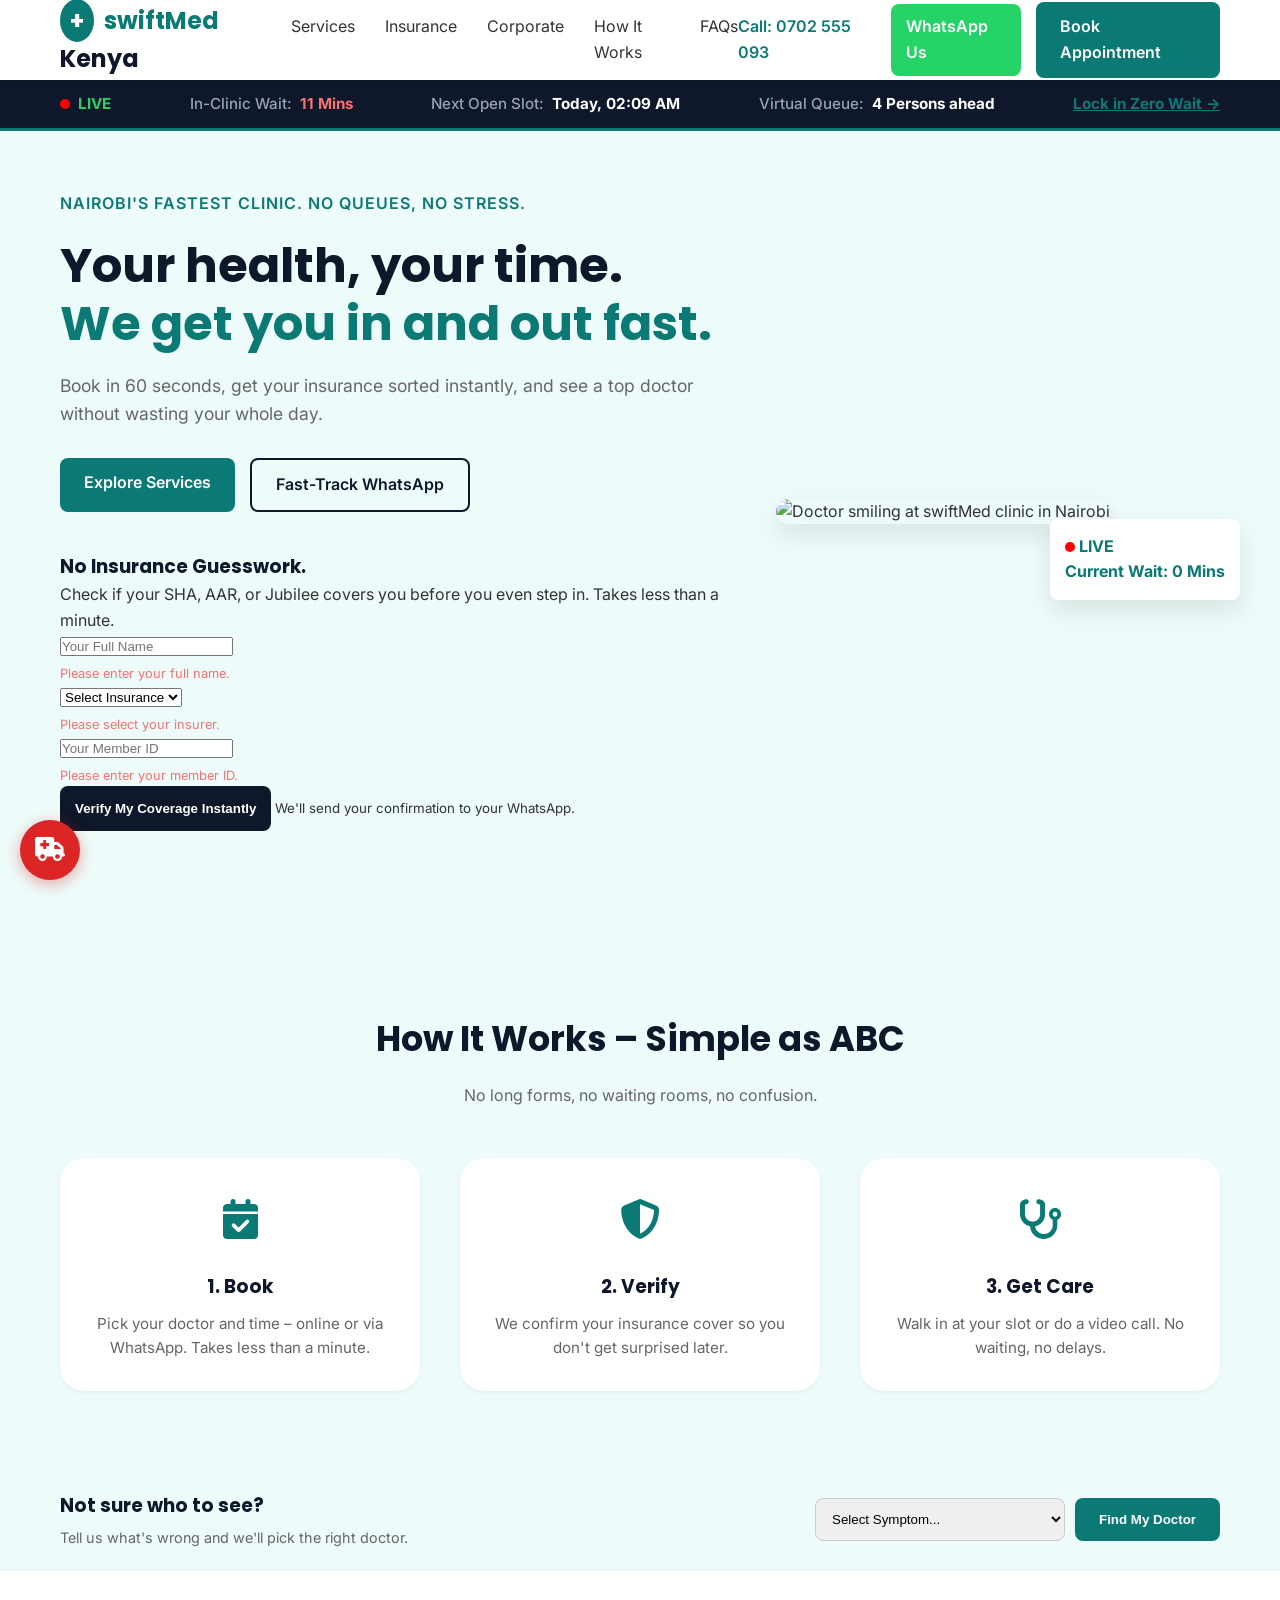
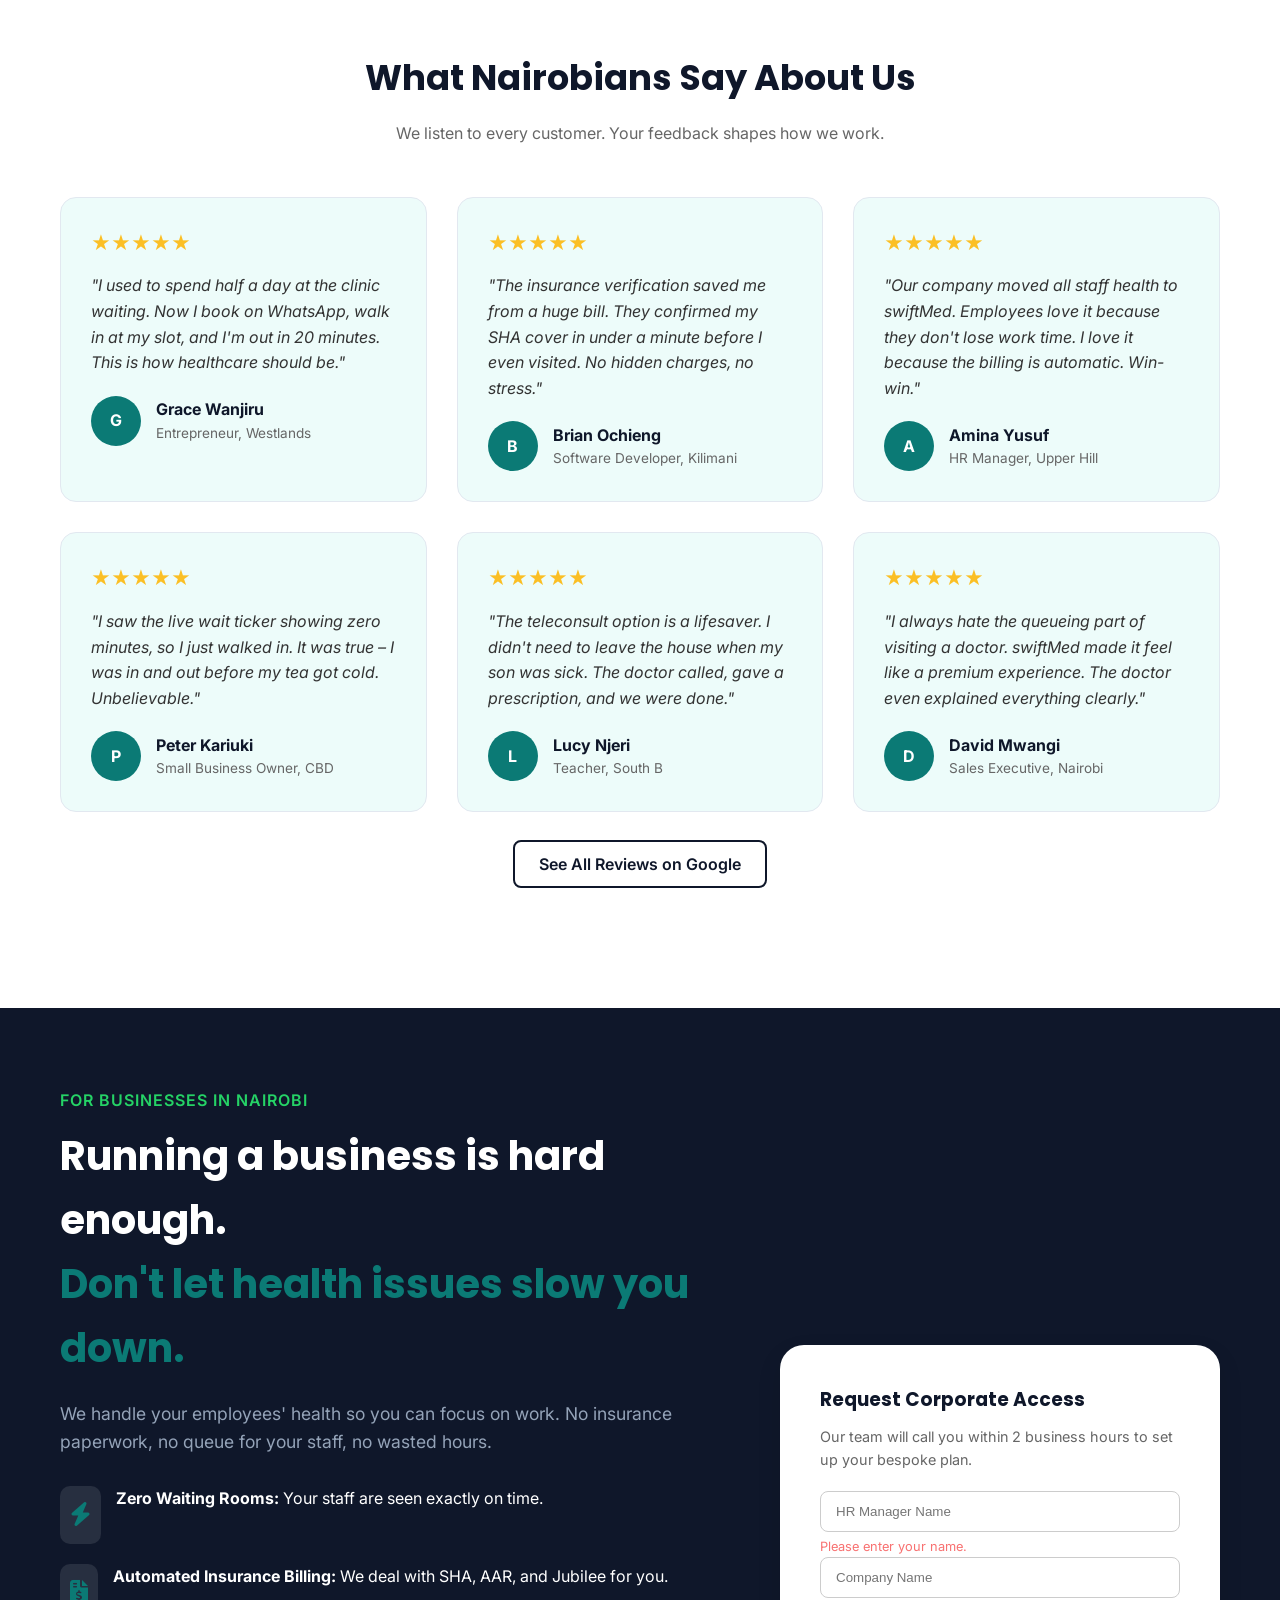
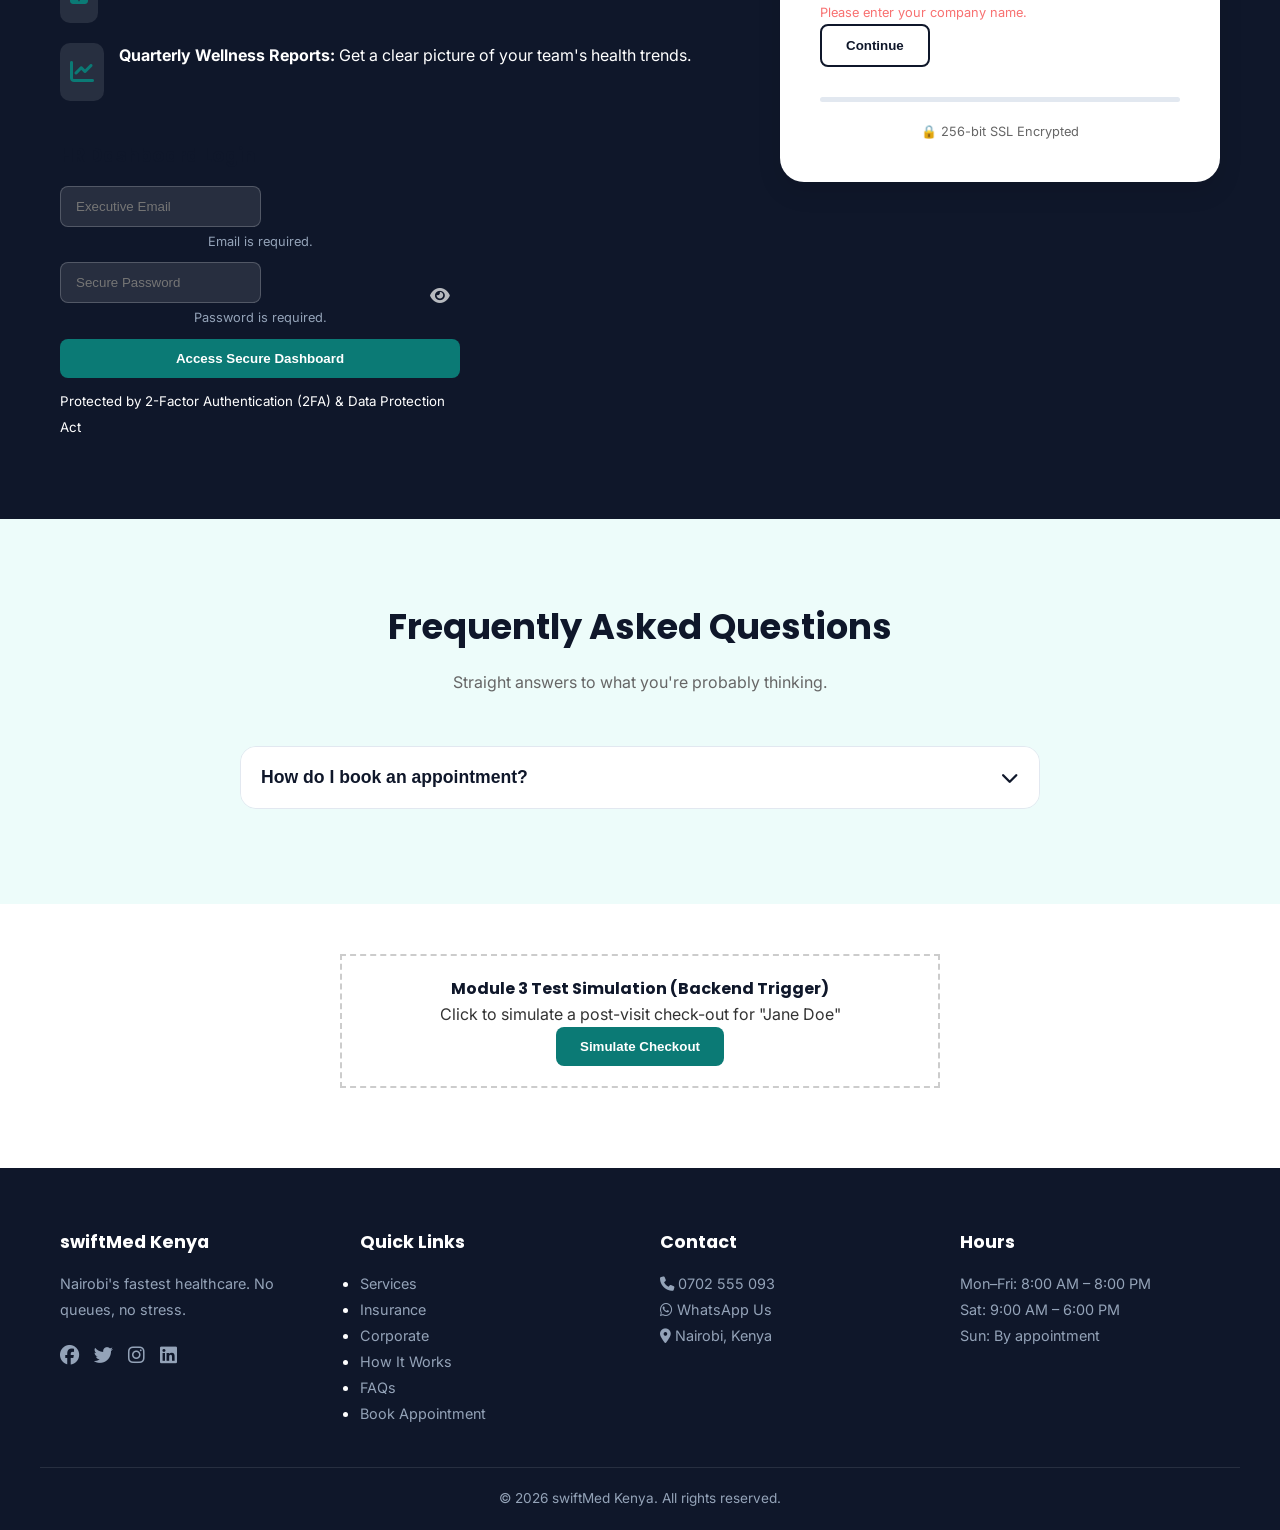
==== index.html @ f5608bd9 "Add files via upload" ====
<!DOCTYPE html>
<html lang="en">
<head>
    <meta charset="UTF-8">
    <meta name="viewport" content="width=device-width, initial-scale=1.0">
    <title>swiftMed Kenya | Faster Healthcare, No Queues</title>
    
    <!-- Preconnect for performance -->
    <link rel="preconnect" href="https://fonts.googleapis.com">
    <link rel="preconnect" href="https://fonts.gstatic.com" crossorigin>
    <link rel="preconnect" href="https://cdnjs.cloudflare.com">
    
    <!-- FontAwesome Icons -->
    <link rel="stylesheet" href="https://cdnjs.cloudflare.com/ajax/libs/font-awesome/6.4.0/css/all.min.css">
    
    <!-- Google Fonts -->
    <link href="https://fonts.googleapis.com/css2?family=Inter:wght@400;500;600&family=Poppins:wght@500;600;700&display=swap" rel="stylesheet">
    
    <link rel="stylesheet" href="styles.css">
</head>
<body>

    <!-- Global Sticky Header -->
    <header class="site-header">
        <div class="container header-inner">
            <div class="logo">
                <span class="logo-icon">+</span> swiftMed <span class="logo-highlight">Kenya</span>
            </div>
            
            <!-- Hamburger Menu Icon (mobile) -->
            <button class="hamburger" aria-label="Toggle navigation" aria-expanded="false" onclick="toggleMobileMenu()">
                <i class="fa-solid fa-bars"></i>
            </button>
            
            <nav id="mobile-nav">
                <ul>
                    <li><a href="services.html">Services</a></li>
                    <li><a href="#insurance">Insurance</a></li>
                    <li><a href="#corporate">Corporate</a></li>
                    <li><a href="#how-it-works">How It Works</a></li>
                    <li><a href="#faq">FAQs</a></li>
                </ul>
            </nav>
            
            <div class="header-cta" id="header-cta">
                <a href="tel:+254702555093" class="btn-phone">Call: 0702 555 093</a>
                <a href="https://wa.me/254702555093?text=Hi%20swiftMed%20Kenya,%20I%20want%20to%20book%20an%20appointment." target="_blank" class="btn-whatsapp">WhatsApp Us</a>
                <a href="#" class="btn-primary open-booking-modal">Book Appointment</a>
            </div>
        </div>
    </header>

    <!-- Module 2: Live Virtual Waitlist Display (Tickertape) -->
    <div class="waitlist-ticker">
        <div class="container ticker-inner">
            <div class="ticker-live-status">
                <span class="dot"></span> LIVE
            </div>
            <div class="ticker-item">
                <span class="ticker-label">In-Clinic Wait:</span>
                <span id="wait-clinic" class="ticker-value">0 Mins</span>
            </div>
            <div class="ticker-item ticker-mobile-hide">
                <span class="ticker-label">Next Open Slot:</span>
                <span id="wait-next-slot" class="ticker-value">Today, 2:30 PM</span>
            </div>
            <div class="ticker-item ticker-mobile-hide">
                <span class="ticker-label">Virtual Queue:</span>
                <span id="wait-queue" class="ticker-value">1 Person ahead</span>
            </div>
            <div class="ticker-cta ticker-mobile-hide">
                <a href="#" class="open-booking-modal">Lock in Zero Wait &rarr;</a>
            </div>
        </div>
    </div>

    <!-- Hero Section -->
    <section class="hero" id="home">
        <div class="container hero-content">
            <div class="hero-text">
                <p class="tagline">Nairobi's fastest clinic. No queues, no stress.</p>
                <h1>Your health, your time.<br><span class="highlight">We get you in and out fast.</span></h1>
                <p class="subtext">Book in 60 seconds, get your insurance sorted instantly, and see a top doctor without wasting your whole day.</p>
                
                <div class="hero-actions">
                    <a href="services.html" class="btn-primary">Explore Services</a>
                    <a href="https://wa.me/254702555093?text=Hi%20swiftMed,%20I%20need%20to%20book%20a%20General%20Consultation." target="_blank" class="btn-secondary">Fast-Track WhatsApp</a>
                </div>
                
                <!-- Module 1: Insurance Pre-Verification Widget -->
                <div class="insurance-verify-widget" id="insurance">
                    <h3>No Insurance Guesswork.</h3>
                    <p>Check if your SHA, AAR, or Jubilee covers you before you even step in. Takes less than a minute.</p>
                    
                    <form id="insurance-form" novalidate>
                        <div class="form-group">
                            <input type="text" id="patient-name" placeholder="Your Full Name" required>
                            <small class="error-msg" id="name-error">Please enter your full name.</small>
                        </div>
                        <div class="form-group">
                            <select id="provider" required>
                                <option value="">Select Insurance</option>
                                <option value="SHA">SHA</option>
                                <option value="AAR">AAR</option>
                                <option value="Jubilee">Jubilee</option>
                            </select>
                            <small class="error-msg" id="provider-error">Please select your insurer.</small>
                        </div>
                        <div class="form-group">
                            <input type="text" id="member-id" placeholder="Your Member ID" required>
                            <small class="error-msg" id="member-error">Please enter your member ID.</small>
                        </div>
                        
                        <button type="submit" class="btn-verify" id="verify-btn">
                            <span class="btn-text">Verify My Coverage Instantly</span>
                            <span class="spinner" style="display:none;"><i class="fa-solid fa-spinner fa-spin"></i></span>
                        </button>
                        <small>We'll send your confirmation to your WhatsApp.</small>
                    </form>
                </div>
            </div>

            <div class="hero-image">
                <div class="live-badge">
                    <span class="dot"></span> LIVE
                    <br>Current Wait: 0 Mins
                </div>
                <img src="https://images.unsplash.com/photo-1576091160399-112ba8d25d1d?q=80&w=600&auto=format&fit=crop" 
                     alt="Doctor smiling at swiftMed clinic in Nairobi" 
                     style="border-radius: 20px; box-shadow: var(--shadow-lg);" 
                     loading="lazy">
            </div>
        </div>
    </section>

    <!-- How It Works Section -->
    <section id="how-it-works" class="how-it-works">
        <div class="container">
            <div class="section-header">
                <h2>How It Works – Simple as ABC</h2>
                <p>No long forms, no waiting rooms, no confusion.</p>
            </div>
            <div class="steps-grid">
                <div class="step-card">
                    <div class="step-icon"><i class="fa-solid fa-calendar-check"></i></div>
                    <h3>1. Book</h3>
                    <p>Pick your doctor and time – online or via WhatsApp. Takes less than a minute.</p>
                </div>
                <div class="step-card">
                    <div class="step-icon"><i class="fa-solid fa-shield-halved"></i></div>
                    <h3>2. Verify</h3>
                    <p>We confirm your insurance cover so you don't get surprised later.</p>
                </div>
                <div class="step-card">
                    <div class="step-icon"><i class="fa-solid fa-stethoscope"></i></div>
                    <h3>3. Get Care</h3>
                    <p>Walk in at your slot or do a video call. No waiting, no delays.</p>
                </div>
            </div>
        </div>
    </section>

    <!-- Symptom Checker -->
    <div class="symptom-checker">
        <div class="container" style="display: flex; justify-content: space-between; align-items: center; gap: 20px; flex-wrap: wrap;">
            <div>
                <h3 style="margin-bottom: 5px;">Not sure who to see?</h3>
                <p style="color: var(--text-light); font-size: 0.9rem;">Tell us what's wrong and we'll pick the right doctor.</p>
            </div>
            <div class="checker-input">
                <select id="symptom-select">
                    <option value="">Select Symptom...</option>
                    <option value="Dr. Achieng (Cardiologist)">Chest pain / heart issues</option>
                    <option value="Dr. Mwangi (General Physician)">Fever, headache, flu</option>
                    <option value="Dr. Kamau (Pediatrician)">Child fever / vaccination</option>
                    <option value="Dr. Mwangi (General Physician)">Tired all the time</option>
                </select>
                <button class="btn-primary" onclick="routeSpecialist()">Find My Doctor</button>
            </div>
        </div>
    </div>

    <!-- Module 3: Patient Voices Wall -->
    <section class="patient-voices">
        <div class="container">
            <div class="section-header">
                <h2>What Nairobians Say About Us</h2>
                <p>We listen to every customer. Your feedback shapes how we work.</p>
            </div>
            
            <div class="testimonial-grid" id="testimonial-grid">
                <!-- Testimonials injected via JS -->
            </div>
            
            <div class="voices-cta">
                <a href="#" class="btn-secondary">See All Reviews on Google</a>
            </div>
        </div>
    </section>

    <!-- Module 4: Corporate "White-Glove" Portal -->
    <section id="corporate" class="corporate-section">
        <div class="container corporate-content">
            <div class="corporate-text">
                <p class="tagline">For Businesses in Nairobi</p>
                <h2>Running a business is hard enough.<br><span class="highlight">Don't let health issues slow you down.</span></h2>
                <p class="subtext">We handle your employees' health so you can focus on work. No insurance paperwork, no queue for your staff, no wasted hours.</p>
                
                <div class="corporate-features">
                    <div class="feature-item">
                        <div class="icon"><i class="fa-solid fa-bolt"></i></div>
                        <div><strong>Zero Waiting Rooms:</strong> Your staff are seen exactly on time.</div>
                    </div>
                    <div class="feature-item">
                        <div class="icon"><i class="fa-solid fa-file-invoice-dollar"></i></div>
                        <div><strong>Automated Insurance Billing:</strong> We deal with SHA, AAR, and Jubilee for you.</div>
                    </div>
                    <div class="feature-item">
                        <div class="icon"><i class="fa-solid fa-chart-line"></i></div>
                        <div><strong>Quarterly Wellness Reports:</strong> Get a clear picture of your team's health trends.</div>
                    </div>
                </div>

                <h3 style="margin-top: 30px; margin-bottom: 15px;">HR Dashboard Login</h3>
                <div class="corporate-login-box">
                    <form id="corp-login-form" novalidate>
                        <div class="password-wrapper">
                            <input type="email" placeholder="Executive Email" required>
                            <small class="error-msg">Email is required.</small>
                        </div>
                        <div class="password-wrapper">
                            <input type="password" placeholder="Secure Password" required id="corp-password">
                            <button type="button" class="toggle-password" aria-label="Show password" onclick="togglePassword('corp-password', this)">
                                <i class="fa-solid fa-eye"></i>
                            </button>
                            <small class="error-msg">Password is required.</small>
                        </div>
                        <button type="submit" class="btn-primary">Access Secure Dashboard</button>
                    </form>
                    <small>Protected by 2-Factor Authentication (2FA) & Data Protection Act</small>
                </div>
            </div>

            <div class="corporate-form-box">
                <h3>Request Corporate Access</h3>
                <p>Our team will call you within 2 business hours to set up your bespoke plan.</p>
                <!-- Multi-step form -->
                <form id="corp-access-form" novalidate>
                    <!-- Step 1 -->
                    <div class="form-step active" data-step="1">
                        <div class="form-group">
                            <input type="text" placeholder="HR Manager Name" required>
                            <small class="error-msg">Please enter your name.</small>
                        </div>
                        <div class="form-group">
                            <input type="text" placeholder="Company Name" required>
                            <small class="error-msg">Please enter your company name.</small>
                        </div>
                        <button type="button" class="btn-secondary next-step">Continue</button>
                    </div>
                    <!-- Step 2 -->
                    <div class="form-step" data-step="2" style="display:none;">
                        <div class="form-group">
                            <input type="tel" placeholder="Office Phone Number" required>
                            <small class="error-msg">Please enter a valid phone number.</small>
                        </div>
                        <div class="form-group">
                            <input type="number" placeholder="Number of Employees" required min="1">
                            <small class="error-msg">Enter number of employees (min 1).</small>
                        </div>
                        <div style="display:flex; gap:10px;">
                            <button type="button" class="btn-secondary prev-step">Back</button>
                            <button type="submit" class="btn-whatsapp" style="flex:1;">Send to Corporate Concierge</button>
                        </div>
                    </div>
                    <!-- Progress bar -->
                    <div class="form-progress">
                        <div class="progress-bar" id="corp-progress-bar"></div>
                    </div>
                </form>
                <div class="secure-badge">🔒 256-bit SSL Encrypted</div>
            </div>
        </div>
    </section>

    <!-- Informative FAQ Section -->
    <section id="faq" class="faq-section">
        <div class="container">
            <div class="section-header">
                <h2>Frequently Asked Questions</h2>
                <p>Straight answers to what you're probably thinking.</p>
            </div>
            <div class="faq-list">
                <div class="faq-item">
                    <button class="faq-question" onclick="toggleFaq(this)">
                        <span>How do I book an appointment?</span>
                        <i class="fa-solid fa-chevron-down"></i>
                    </button>
                    <div class="faq-answer">
                        <p>Simple! Click the “Book Appointment” button, choose your doctor and time, and confirm. Or just WhatsApp us and we'll do it for you.</p>
                    </div>
                </div>
                <!-- Rest of FAQ items (same as before) -->
            </div>
        </div>
    </section>

    <!-- Booking Modal (Full Redesign) -->
    <div id="booking-modal" class="modal-overlay" role="dialog" aria-modal="true" aria-labelledby="booking-title">
        <div class="modal-content">
            <button class="modal-close" aria-label="Close booking modal" onclick="closeBookingModal()">×</button>
            <h2 id="booking-title" class="modal-title">Book Your Appointment</h2>

            <!-- Step Indicator -->
            <div class="booking-progress">
                <span class="step-dot active" data-step="1">1</span>
                <span class="step-line active"></span>
                <span class="step-dot" data-step="2">2</span>
                <span class="step-line"></span>
                <span class="step-dot" data-step="3">3</span>
                <span class="step-line"></span>
                <span class="step-dot" data-step="4">4</span>
                <span class="step-line"></span>
                <span class="step-dot" data-step="5">5</span>
            </div>

            <!-- Step 1: Appointment Type -->
            <div id="step-1" class="modal-step">
                <h3>Select Type of Visit</h3>
                <div class="type-select">
                    <button class="type-card" onclick="setApptType('in-clinic', this)">
                        <i class="fa-solid fa-hospital"></i>
                        <span>In‑Clinic</span>
                        <small>Visit us at our office</small>
                    </button>
                    <button class="type-card" onclick="setApptType('teleconsult', this)">
                        <i class="fa-solid fa-video"></i>
                        <span>Teleconsult</span>
                        <small>Video consultation</small>
                    </button>
                </div>
                <button class="btn-primary" style="margin-top:15px" onclick="nextStep(2)">Continue</button>
            </div>

            <!-- Step 2: Doctor Selection -->
            <div id="step-2" class="modal-step" style="display:none">
                <h3>Choose Your Specialist</h3>
                <div class="doctor-select">
                    <button class="doctor-card" onclick="setDoctor('Dr. Mwangi', this)">
                        <img src="https://via.placeholder.com/100" alt="Dr. Mwangi" loading="lazy">
                        <strong>Dr. Mwangi</strong>
                        <small>General Physician</small>
                    </button>
                    <button class="doctor-card" onclick="setDoctor('Dr. Achieng', this)">
                        <img src="https://via.placeholder.com/100" alt="Dr. Achieng" loading="lazy">
                        <strong>Dr. Achieng</strong>
                        <small>Cardiologist</small>
                    </button>
                    <button class="doctor-card" onclick="setDoctor('Dr. Kamau', this)">
                        <img src="https://via.placeholder.com/100" alt="Dr. Kamau" loading="lazy">
                        <strong>Dr. Kamau</strong>
                        <small>Pediatrician</small>
                    </button>
                    <button class="doctor-card" onclick="setDoctor('Dr. Otieno', this)">
                        <img src="https://via.placeholder.com/100" alt="Dr. Otieno" loading="lazy">
                        <strong>Dr. Otieno</strong>
                        <small>Dermatologist</small>
                    </button>
                </div>
                <div style="margin-top:15px; display:flex; gap:10px;">
                    <button class="btn-secondary" onclick="nextStep(1)">Back</button>
                    <button class="btn-primary" onclick="nextStep(3)">Continue</button>
                </div>
            </div>

            <!-- Step 3: Date & Time -->
            <div id="step-3" class="modal-step" style="display:none">
                <h3>Select Date & Time</h3>
                <div class="date-picker">
                    <label for="booking-date">Date</label>
                    <select id="booking-date" onchange="generateTimeSlots()">
                        <option value="today">Today</option>
                        <option value="tomorrow">Tomorrow</option>
                        <option value="day-after">Day After Tomorrow</option>
                    </select>
                </div>
                <div class="time-slots" id="time-slots">
                    <!-- Populated by JS -->
                </div>
                <div style="margin-top:15px; display:flex; gap:10px;">
                    <button class="btn-secondary" onclick="nextStep(2)">Back</button>
                    <button class="btn-primary" onclick="nextStep(4)">Continue</button>
                </div>
            </div>

            <!-- Step 4: Patient Details -->
            <div id="step-4" class="modal-step" style="display:none">
                <h3>Patient Information</h3>
                <form id="patient-form" novalidate>
                    <div class="form-group">
                        <input type="text" id="patient-fullname" placeholder="Full Name" required>
                        <small class="error-msg">Name is required.</small>
                    </div>
                    <div class="form-group">
                        <input type="tel" id="patient-phone" placeholder="Phone (e.g., 07XX XXX XXX)" required pattern="^07[0-9]{8}$">
                        <small class="error-msg">Enter a valid Kenyan phone (07XXXXXXXX).</small>
                    </div>
                    <div class="form-group">
                        <input type="email" id="patient-email" placeholder="Email (optional)">
                    </div>
                    <div class="form-group">
                        <textarea id="patient-notes" placeholder="Notes for the doctor (optional)" rows="3"></textarea>
                    </div>
                    <div style="margin-top:15px; display:flex; gap:10px;">
                        <button class="btn-secondary" type="button" onclick="nextStep(3)">Back</button>
                        <button type="submit" class="btn-primary">Review Booking</button>
                    </div>
                </form>
            </div>

            <!-- Step 5: Confirm & Pay -->
            <div id="step-5" class="modal-step" style="display:none">
                <h3>Confirm Your Booking</h3>
                <div class="booking-summary">
                    <p><strong>Type:</strong> <span id="summary-type"></span></p>
                    <p><strong>Doctor:</strong> <span id="summary-doctor"></span></p>
                    <p><strong>Date:</strong> <span id="summary-date"></span></p>
                    <p><strong>Time:</strong> <span id="summary-time"></span></p>
                    <p><strong>Patient:</strong> <span id="summary-patient"></span></p>
                    <p><strong>Phone:</strong> <span id="summary-phone"></span></p>
                    <p><strong>Fee:</strong> <span id="summary-fee"></span></p>
                </div>
                <div class="mpesa-card">
                    <i class="fa-solid fa-mobile-screen" style="font-size: 3rem; color: #25D366; margin-bottom: 10px;"></i>
                    <h3>M‑PESA Payment</h3>
                    <p>A payment request will be sent to <strong id="mpesa-phone"></strong>.</p>
                    <button class="btn-whatsapp" id="pay-btn" onclick="simulatePayment()">
                        <span class="btn-text">Send STK Push</span>
                        <span class="spinner" style="display:none;"><i class="fa-solid fa-spinner fa-spin"></i></span>
                    </button>
                    <small style="display:block; margin-top:10px;">You'll receive a prompt on your phone to enter your M‑PESA PIN.</small>
                </div>
                <div style="margin-top:15px; display:flex; gap:10px;">
                    <button class="btn-secondary" onclick="nextStep(4)">Back</button>
                </div>
            </div>

            <!-- Step 6: Success -->
            <div id="step-6" class="modal-step" style="display:none; text-align:center;">
                <i class="fa-solid fa-circle-check" style="font-size: 4rem; color: var(--primary); margin-bottom: 20px;"></i>
                <h3>Appointment Confirmed!</h3>
                <p>Your booking reference is:</p>
                <div class="booking-ref" id="booking-ref">SM-2026-XXXXXX</div>
                <p style="margin-top:15px;">A confirmation SMS and WhatsApp will be sent shortly.</p>
                <button class="btn-primary" onclick="closeBookingModal()">Done</button>
            </div>
        </div>
    </div>

    <!-- Demo Simulation Area (Remove in Production) -->
    <div style="margin: 50px auto; text-align: center; border: 2px dashed #ccc; padding: 20px; max-width: 600px;">
        <h4>Module 3 Test Simulation (Backend Trigger)</h4>
        <p>Click to simulate a post-visit check-out for "Jane Doe"</p>
        <button onclick="triggerFeedbackCheckout('Jane Doe')" class="btn-primary">Simulate Checkout</button>
    </div>

    <!-- Add-on 4: Emergency Ambulance Quick Action -->
    <div class="emergency-fab-container">
        <div id="emergency-menu" class="emergency-menu">
            <a href="tel:+254702555093" class="emergency-option call-option">
                <i class="fa-solid fa-phone-volume"></i> Call Ambulance
            </a>
            <a href="https://wa.me/254702555093?text=EMERGENCY%20AMBULANCE%20REQUEST%20-%20Sending%20my%20live%20location.%20Please%20dispatch%20immediately." target="_blank" class="emergency-option wa-option">
                <i class="fa-brands fa-whatsapp"></i> WhatsApp Location
            </a>
        </div>
        <button class="emergency-fab" aria-label="Emergency ambulance options" onclick="toggleEmergencyMenu()">
            <i class="fa-solid fa-truck-medical"></i>
        </button>
    </div>

    <!-- Back-to-Top Button -->
    <button id="back-to-top" aria-label="Back to top" onclick="window.scrollTo({top:0, behavior:'smooth'})">
        <i class="fa-solid fa-arrow-up"></i>
    </button>

    <!-- Footer -->
    <footer class="site-footer">
        <div class="container footer-grid">
            <div class="footer-col">
                <h4>swiftMed Kenya</h4>
                <p>Nairobi's fastest healthcare. No queues, no stress.</p>
                <div class="social-links">
                    <a href="#" aria-label="Facebook"><i class="fa-brands fa-facebook"></i></a>
                    <a href="#" aria-label="Twitter"><i class="fa-brands fa-twitter"></i></a>
                    <a href="#" aria-label="Instagram"><i class="fa-brands fa-instagram"></i></a>
                    <a href="#" aria-label="LinkedIn"><i class="fa-brands fa-linkedin"></i></a>
                </div>
            </div>
            <div class="footer-col">
                <h4>Quick Links</h4>
                <ul>
                    <li><a href="services.html">Services</a></li>
                    <li><a href="#insurance">Insurance</a></li>
                    <li><a href="#corporate">Corporate</a></li>
                    <li><a href="#how-it-works">How It Works</a></li>
                    <li><a href="#faq">FAQs</a></li>
                    <li><a href="#" class="open-booking-modal">Book Appointment</a></li>
                </ul>
            </div>
            <div class="footer-col">
                <h4>Contact</h4>
                <p><i class="fa-solid fa-phone"></i> <a href="tel:+254702555093">0702 555 093</a></p>
                <p><i class="fa-brands fa-whatsapp"></i> <a href="https://wa.me/254702555093" target="_blank">WhatsApp Us</a></p>
                <p><i class="fa-solid fa-location-dot"></i> Nairobi, Kenya</p>
            </div>
            <div class="footer-col">
                <h4>Hours</h4>
                <p>Mon–Fri: 8:00 AM – 8:00 PM</p>
                <p>Sat: 9:00 AM – 6:00 PM</p>
                <p>Sun: By appointment</p>
            </div>
        </div>
        <div class="container footer-bottom">
            <p>&copy; 2026 swiftMed Kenya. All rights reserved.</p>
        </div>
    </footer>

    <!-- Toast Notification Container -->
    <div id="toast-container"></div>

    <script src="app.js" defer></script>
</body>
</html>
---- styles.css ----
:root {
    --primary: #0B7A75;
    --primary-dark: #085e5a;
    --secondary: #0F172A;
    --accent: #EDFCFA;
    --white: #ffffff;
    --text-main: #333333;
    --text-light: #666666;
    --shadow-sm: 0 2px 4px rgba(0,0,0,0.05);
    --shadow-lg: 0 10px 25px rgba(0,0,0,0.1);
    --radius-sm: 8px;
    --radius-md: 16px;
    --radius-lg: 24px;
    --transition: 0.3s ease;
}

* { margin: 0; padding: 0; box-sizing: border-box; }
html { scroll-behavior: smooth; }

body {
    font-family: 'Inter', sans-serif;
    color: var(--text-main);
    line-height: 1.6;
    background-color: var(--white);
}

h1, h2, h3, h4 { font-family: 'Poppins', sans-serif; color: var(--secondary); }
a { text-decoration: none; color: inherit; transition: var(--transition); }
.container { max-width: 1200px; margin: 0 auto; padding: 0 20px; }

/* ==================== Header ==================== */
.site-header {
    position: sticky;
    top: 0;
    background: #fff;
    box-shadow: var(--shadow-sm);
    z-index: 1000;
}

.header-inner {
    display: flex;
    justify-content: space-between;
    align-items: center;
    height: 80px;
}

.logo {
    font-family: 'Poppins', sans-serif;
    font-weight: 700;
    font-size: 24px;
    color: var(--primary);
}
.logo-icon {
    background: var(--primary);
    color: white;
    padding: 5px 10px;
    border-radius: 50%;
    margin-right: 5px;
}
.logo-highlight { color: var(--secondary); }

/* Hamburger (hidden on desktop) */
.hamburger {
    display: none;
    background: none;
    border: none;
    font-size: 24px;
    cursor: pointer;
    color: var(--secondary);
    padding: 5px;
}
.hamburger:focus-visible { outline: 2px solid var(--primary); }

nav ul {
    display: flex;
    list-style: none;
    gap: 30px;
}
nav ul li a:hover { color: var(--primary); }

.header-cta {
    display: flex;
    align-items: center;
    gap: 15px;
}

.btn-phone {
    font-weight: 600;
    color: var(--primary);
}
.btn-whatsapp {
    background: #25D366;
    color: white;
    padding: 10px 15px;
    border-radius: var(--radius-sm);
    font-weight: 600;
}
.btn-whatsapp:hover { background: #1eb855; }

/* Mobile navigation toggle */
@media (max-width: 768px) {
    .hamburger { display: block; }
    nav#mobile-nav {
        display: none;
        position: absolute;
        top: 80px;
        left: 0;
        right: 0;
        background: white;
        box-shadow: 0 4px 10px rgba(0,0,0,0.1);
        padding: 20px;
        z-index: 999;
    }
    nav#mobile-nav.open { display: block; }
    nav ul {
        flex-direction: column;
        gap: 15px;
    }
    .header-cta {
        display: none;
        position: absolute;
        top: 150px; /* below nav */
        left: 0;
        right: 0;
        background: white;
        padding: 15px 20px;
        box-shadow: 0 4px 10px rgba(0,0,0,0.1);
        flex-wrap: wrap;
        justify-content: center;
        gap: 10px;
    }
    .header-cta.open { display: flex; }
}

/* ==================== Buttons ==================== */
.btn-primary {
    background: var(--primary);
    color: white;
    padding: 12px 24px;
    border-radius: var(--radius-sm);
    font-weight: 600;
    border: none;
    cursor: pointer;
    transition: var(--transition);
}
.btn-primary:hover { background: var(--primary-dark); }
.btn-primary:disabled {
    background: #ccc;
    cursor: not-allowed;
}

.btn-secondary {
    border: 2px solid var(--secondary);
    color: var(--secondary);
    padding: 12px 24px;
    border-radius: var(--radius-sm);
    font-weight: 600;
    background: transparent;
    cursor: pointer;
    transition: var(--transition);
}
.btn-secondary:hover { background: var(--secondary); color: white; }

.btn-verify {
    background: var(--secondary);
    color: white;
    padding: 15px;
    border-radius: var(--radius-sm);
    font-weight: 600;
    border: none;
    cursor: pointer;
    transition: var(--transition);
    position: relative;
}
.btn-verify:hover { background: #1e293b; }
.btn-verify:disabled { background: #ccc; cursor: not-allowed; }

/* Spinner */
.spinner { margin-left: 8px; }

/* ==================== Hero ==================== */
.hero {
    background: var(--accent);
    padding: 60px 0 100px;
}
.hero-content {
    display: grid;
    grid-template-columns: 1.2fr 0.8fr;
    gap: 50px;
    align-items: center;
}
.tagline {
    color: var(--primary);
    font-weight: 600;
    letter-spacing: 1px;
    text-transform: uppercase;
}
.hero-text h1 {
    font-size: 3rem;
    margin: 20px 0;
    line-height: 1.2;
}
.highlight { color: var(--primary); }
.subtext {
    font-size: 1.1rem;
    color: var(--text-light);
    margin-bottom: 30px;
}
.hero-actions {
    display: flex;
    gap: 15px;
    margin-bottom: 40px;
}

.hero-image {
    position: relative;
}
.live-badge {
    position: absolute;
    top: 20px;
    right: -20px;
    background: white;
    padding: 15px;
    border-radius: var(--radius-sm);
    box-shadow: var(--shadow-lg);
    font-weight: 700;
    color: var(--primary);
}

/* Mobile hero adjustments */
@media (max-width: 768px) {
    .hero-content {
        grid-template-columns: 1fr;
    }
    .hero-image {
        margin-top: 50px;
    }
    .live-badge {
        position: static;
        display: inline-block;
        margin-bottom: 10px;
    }
}

.dot {
    display: inline-block;
    width: 10px;
    height: 10px;
    background: red;
    border-radius: 50%;
    animation: pulse 1.5s infinite;
}
@keyframes pulse {
    0% { box-shadow: 0 0 0 0 rgba(255,0,0,0.7); }
    70% { box-shadow: 0 0 0 10px rgba(255,0,0,0); }
    100% { box-shadow: 0 0 0 0 rgba(255,0,0,0); }
}

/* ==================== Waitlist Ticker ==================== */
.waitlist-ticker {
    background: var(--secondary);
    color: white;
    padding: 12px 0;
    border-bottom: 3px solid var(--primary);
    font-size: 0.95rem;
    box-shadow: var(--shadow-sm);
}
.ticker-inner {
    display: flex;
    justify-content: space-between;
    align-items: center;
    gap: 20px;
}
.ticker-live-status {
    display: flex;
    align-items: center;
    gap: 8px;
    font-weight: 700;
    color: #25D366;
}
.ticker-item { display: flex; gap: 8px; }
.ticker-label { color: #94a3b8; font-weight: 500; }
.ticker-value { font-weight: 700; color: white; transition: color 0.3s ease; }
.ticker-cta a { color: var(--primary); font-weight: 700; text-decoration: underline; }
.ticker-cta a:hover { color: #fff; }

@media (max-width: 768px) {
    .ticker-inner { flex-wrap: wrap; justify-content: center; text-align: center; gap: 10px; }
    .ticker-mobile-hide { display: none; }
    .ticker-live-status { margin-bottom: 5px; }
}

/* ==================== How It Works Section ==================== */
.how-it-works {
    background: var(--accent);
    padding: 80px 0;
}
.steps-grid {
    display: grid;
    grid-template-columns: repeat(3, 1fr);
    gap: 40px;
    margin-top: 50px;
}
.step-card {
    background: white;
    padding: 30px;
    border-radius: var(--radius-lg);
    box-shadow: var(--shadow-sm);
    text-align: center;
    transition: var(--transition);
}
.step-card:hover {
    transform: translateY(-5px);
    box-shadow: var(--shadow-lg);
}
.step-icon {
    font-size: 2.5rem;
    color: var(--primary);
    margin-bottom: 20px;
}
.step-card h3 {
    margin-bottom: 10px;
}
.step-card p {
    color: var(--text-light);
    font-size: 0.95rem;
}

@media (max-width: 768px) {
    .steps-grid {
        grid-template-columns: 1fr;
    }
}

/* ==================== Symptom Checker ==================== */
.symptom-checker {
    background: var(--accent);
    padding: 20px 0;
    border-bottom: 1px solid #e2e8f0;
}
.checker-input {
    display: flex;
    gap: 10px;
}
.checker-input select {
    padding: 12px;
    border: 1px solid #ccc;
    border-radius: var(--radius-sm);
    width: 250px;
}

@media (max-width: 768px) {
    .checker-input { flex-direction: column; }
    .checker-input select { width: 100%; }
}

/* ==================== Testimonials ==================== */
.patient-voices {
    background: var(--white);
    padding: 80px 0;
}
.section-header { text-align: center; margin-bottom: 50px; }
.section-header h2 { font-size: 2.2rem; margin-bottom: 15px; }
.section-header p { color: var(--text-light); max-width: 600px; margin: 0 auto; }
.testimonial-grid {
    display: grid;
    grid-template-columns: repeat(auto-fit, minmax(300px, 1fr));
    gap: 30px;
    margin-bottom: 40px;
}
.testimonial-card {
    background: var(--accent);
    padding: 30px;
    border-radius: var(--radius-md);
    border: 1px solid #e2e8f0;
    transition: transform 0.3s ease, box-shadow 0.3s ease;
    opacity: 0;
    transform: translateY(20px);
}
.testimonial-card.visible {
    opacity: 1;
    transform: translateY(0);
}
.testimonial-card:hover {
    transform: translateY(-5px) scale(1.02);
    box-shadow: var(--shadow-lg);
}
.testimonial-stars { color: #fbbf24; font-size: 1.2rem; margin-bottom: 15px; }
.testimonial-quote { font-style: italic; margin-bottom: 20px; color: var(--text-main); }
.testimonial-author { display: flex; align-items: center; gap: 15px; }
.testimonial-avatar {
    width: 50px;
    height: 50px;
    border-radius: 50%;
    background: var(--primary);
    color: white;
    display: flex;
    justify-content: center;
    align-items: center;
    font-weight: bold;
}
.testimonial-name { font-weight: 700; color: var(--secondary); }
.testimonial-role { font-size: 0.85rem; color: var(--text-light); }
.voices-cta { text-align: center; }

/* ==================== Corporate ==================== */
.corporate-section {
    background: var(--secondary);
    color: white;
    padding: 80px 0;
    margin-top: 50px;
}
.corporate-content {
    display: grid;
    grid-template-columns: 1.2fr 0.8fr;
    gap: 60px;
    align-items: center;
}
.corporate-text .tagline { color: #25D366; margin-bottom: 10px; }
.corporate-text h2 { color: white; font-size: 2.5rem; margin-bottom: 20px; }
.corporate-text .highlight { color: var(--primary); }
.corporate-text .subtext { color: #94a3b8; margin-bottom: 30px; }
.corporate-features { display: flex; flex-direction: column; gap: 20px; margin-bottom: 40px; }
.feature-item { display: flex; gap: 15px; align-items: flex-start; }
.feature-item .icon {
    font-size: 1.5rem;
    background: rgba(255,255,255,0.1);
    padding: 10px;
    border-radius: 10px;
    color: var(--primary);
}
.corporate-login-box { max-width: 400px; }
#corp-login-form { display: flex; flex-direction: column; gap: 10px; margin-bottom: 10px; }
#corp-login-form input {
    background: rgba(255,255,255,0.1);
    border: 1px solid rgba(255,255,255,0.2);
    color: white;
    padding: 12px 15px;
    border-radius: var(--radius-sm);
}
#corp-login-form input:focus { border-color: var(--primary); outline: none; }
#corp-login-form small { color: #94a3b8; text-align: center; display: block; }

.password-wrapper {
    position: relative;
}
.toggle-password {
    position: absolute;
    right: 10px;
    top: 50%;
    transform: translateY(-50%);
    background: none;
    border: none;
    color: white;
    cursor: pointer;
    font-size: 1.1rem;
    opacity: 0.7;
}
.toggle-password:hover { opacity: 1; }

.corporate-form-box {
    background: white;
    color: var(--text-main);
    padding: 40px;
    border-radius: var(--radius-lg);
    box-shadow: var(--shadow-lg);
}
.corporate-form-box h3 { margin-bottom: 10px; color: var(--secondary); }
.corporate-form-box p { color: var(--text-light); margin-bottom: 20px; font-size: 0.9rem; }
#corp-access-form { display: flex; flex-direction: column; gap: 15px; }
#corp-access-form input {
    padding: 12px 15px;
    border: 1px solid #ccc;
    border-radius: var(--radius-sm);
    width: 100%;
}
#corp-access-form input:focus { outline: 2px solid var(--primary); }
.secure-badge { margin-top: 20px; text-align: center; font-size: 0.8rem; color: var(--text-light); }

.form-progress {
    height: 5px;
    background: #e2e8f0;
    border-radius: 10px;
    margin-top: 15px;
    overflow: hidden;
}
.progress-bar {
    height: 100%;
    background: var(--primary);
    width: 0%;
    transition: width 0.3s ease;
}

.form-group {
    position: relative;
}
.error-msg {
    display: none;
    color: #f87171;
    font-size: 0.8rem;
    margin-top: 5px;
}
input:invalid + .error-msg,
select:invalid + .error-msg {
    display: block;
}
input:valid,
select:valid {
    border-color: #ccc;
}
input:focus,
select:focus {
    outline: 2px solid var(--primary);
}

@media (max-width: 768px) {
    .corporate-content { grid-template-columns: 1fr; }
    .corporate-text h2 { font-size: 2rem; }
    .corporate-form-box { padding: 30px; }
}

/* ==================== FAQ ==================== */
.faq-section {
    background: var(--accent);
    padding: 80px 0;
}
.faq-list {
    max-width: 800px;
    margin: 0 auto;
}
.faq-item {
    margin-bottom: 15px;
    border: 1px solid #e2e8f0;
    border-radius: var(--radius-md);
    background: white;
    overflow: hidden;
}
.faq-question {
    width: 100%;
    padding: 20px;
    background: white;
    border: none;
    cursor: pointer;
    display: flex;
    justify-content: space-between;
    align-items: center;
    font-weight: 600;
    font-size: 1.1rem;
    color: var(--secondary);
    text-align: left;
    transition: background 0.3s;
}
.faq-question:hover {
    background: var(--accent);
}
.faq-question i {
    transition: transform 0.3s;
}
.faq-question.open i {
    transform: rotate(180deg);
}
.faq-answer {
    max-height: 0;
    overflow: hidden;
    transition: max-height 0.3s ease-out;
    padding: 0 20px;
}
.faq-answer.open {
    max-height: 500px;
    padding: 20px;
}
.faq-answer p {
    color: var(--text-main);
    line-height: 1.6;
}

/* ==================== Booking Modal ==================== */
.modal-overlay {
    position: fixed;
    top: 0;
    left: 0;
    width: 100%;
    height: 100%;
    background: rgba(15, 23, 42, 0.8);
    display: none;
    justify-content: center;
    align-items: center;
    z-index: 10000;
    backdrop-filter: blur(5px);
    -webkit-backdrop-filter: blur(5px);
}
.modal-content {
    background: white;
    padding: 30px;
    border-radius: var(--radius-lg);
    width: 100%;
    max-width: 500px;
    position: relative;
    box-shadow: var(--shadow-lg);
}
.modal-close {
    position: absolute;
    top: 10px;
    right: 15px;
    font-size: 24px;
    cursor: pointer;
    background: none;
    border: none;
    color: var(--text-light);
}
.modal-close:focus-visible { outline: 2px solid var(--primary); }
.modal-title {
    margin-bottom: 20px;
}

.booking-progress {
    display: flex;
    justify-content: center;
    align-items: center;
    margin-bottom: 20px;
}
.step-dot {
    width: 30px;
    height: 30px;
    border-radius: 50%;
    background: #e2e8f0;
    color: #94a3b8;
    display: flex;
    justify-content: center;
    align-items: center;
    font-weight: 700;
    font-size: 0.9rem;
}
.step-dot.active {
    background: var(--primary);
    color: white;
}
.step-line {
    width: 40px;
    height: 3px;
    background: #e2e8f0;
    margin: 0 8px;
}
.step-line.active { background: var(--primary); }

.type-select {
    display: grid;
    grid-template-columns: 1fr 1fr;
    gap: 15px;
}
.type-card {
    background: var(--accent);
    border: 2px solid #e2e8f0;
    border-radius: var(--radius-md);
    padding: 20px;
    text-align: center;
    cursor: pointer;
    transition: var(--transition);
}
.type-card:hover { border-color: var(--primary); }
.type-card.selected {
    border-color: var(--primary);
    background: var(--primary);
    color: white;
}
.type-card i {
    font-size: 2rem;
    margin-bottom: 10px;
}
.type-card span {
    display: block;
    font-weight: 700;
    margin-bottom: 5px;
}
.type-card small {
    color: var(--text-light);
    font-size: 0.8rem;
}
.type-card.selected small { color: var(--accent); }

.doctor-select {
    display: grid;
    grid-template-columns: repeat(2, 1fr);
    gap: 15px;
}
.doctor-card {
    border: 2px solid #ccc;
    border-radius: var(--radius-md);
    padding: 15px;
    cursor: pointer;
    background: white;
    transition: var(--transition);
    text-align: center;
}
.doctor-card:hover { border-color: var(--primary); }
.doctor-card.selected {
    border-color: var(--primary);
    background: var(--accent);
    transform: scale(1.02);
}
.doctor-card img {
    width: 70px;
    height: 70px;
    border-radius: 50%;
    margin-bottom: 10px;
    object-fit: cover;
}
.doctor-card strong {
    display: block;
    font-size: 0.95rem;
    margin-bottom: 5px;
}
.doctor-card small {
    color: var(--text-light);
    font-size: 0.8rem;
}

.date-picker {
    margin-bottom: 15px;
}
.date-picker label {
    display: block;
    margin-bottom: 5px;
    font-weight: 600;
    color: var(--secondary);
}
.date-picker select {
    width: 100%;
    padding: 12px;
    border: 1px solid #ccc;
    border-radius: var(--radius-sm);
    font-size: 1rem;
}

.time-slots {
    display: grid;
    grid-template-columns: repeat(3, 1fr);
    gap: 10px;
}
.slot-btn {
    padding: 12px;
    border: 2px solid #ccc;
    background: white;
    border-radius: var(--radius-sm);
    cursor: pointer;
    font-weight: 600;
    text-align: center;
    transition: var(--transition);
}
.slot-btn:hover { border-color: var(--primary); }
.slot-btn.selected {
    border-color: var(--primary);
    background: var(--accent);
}
.slot-btn.disabled {
    opacity: 0.5;
    cursor: not-allowed;
}

#patient-form {
    display: flex;
    flex-direction: column;
    gap: 15px;
}
#patient-form input,
#patient-form textarea {
    width: 100%;
    padding: 12px 15px;
    border: 1px solid #ccc;
    border-radius: var(--radius-sm);
    font-size: 1rem;
    font-family: inherit;
}
#patient-form input:focus,
#patient-form textarea:focus {
    outline: 2px solid var(--primary);
    border-color: transparent;
}
#patient-form textarea {
    resize: vertical;
}

.booking-summary {
    background: var(--accent);
    padding: 15px;
    border-radius: var(--radius-sm);
    margin-bottom: 15px;
    border-left: 4px solid var(--primary);
}
.booking-summary p {
    margin-bottom: 8px;
    font-size: 0.95rem;
}

.mpesa-card {
    text-align: center;
    padding: 20px;
    border: 2px dashed #25D366;
    border-radius: var(--radius-md);
    background: #f0fdf4;
    margin-bottom: 15px;
}

.booking-ref {
    font-size: 2rem;
    font-weight: 700;
    color: var(--primary);
    background: var(--accent);
    padding: 10px 20px;
    border-radius: var(--radius-sm);
    display: inline-block;
    margin: 20px 0;
    letter-spacing: 2px;
}

@media (max-width: 768px) {
    .type-select,
    .doctor-select {
        grid-template-columns: 1fr 1fr;
    }
    .time-slots {
        grid-template-columns: repeat(2, 1fr);
    }
}

/* ==================== Emergency FAB ==================== */
.emergency-fab-container {
    position: fixed;
    bottom: 20px;
    left: 20px;
    z-index: 9998;
    display: flex;
    flex-direction: column-reverse;
    align-items: flex-start;
    gap: 10px;
}
.emergency-fab {
    width: 60px;
    height: 60px;
    border-radius: 50%;
    background: #DC2626;
    color: white;
    border: none;
    font-size: 24px;
    cursor: pointer;
    box-shadow: 0 4px 15px rgba(220, 38, 38, 0.4);
    transition: transform 0.3s ease;
    animation: emergency-pulse 2s infinite;
}
.emergency-fab:hover {
    transform: scale(1.1);
    background: #B91C1C;
}
@keyframes emergency-pulse {
    0% { box-shadow: 0 0 0 0 rgba(220, 38, 38, 0.6); }
    70% { box-shadow: 0 0 0 15px rgba(220, 38, 38, 0); }
    100% { box-shadow: 0 0 0 0 rgba(220, 38, 38, 0); }
}
.emergency-menu {
    display: none;
    flex-direction: column;
    gap: 10px;
    background: white;
    padding: 10px;
    border-radius: var(--radius-sm);
    box-shadow: var(--shadow-lg);
    border: 1px solid #fca5a5;
}
.emergency-menu.active { display: flex; }
.emergency-option {
    display: flex;
    align-items: center;
    gap: 10px;
    padding: 10px 15px;
    border-radius: var(--radius-sm);
    font-weight: 600;
    color: white;
    text-decoration: none;
}
.emergency-option.call-option { background: #DC2626; }
.emergency-option.wa-option { background: #25D366; }
.emergency-option:hover { opacity: 0.9; }

/* ==================== Back to Top ==================== */
#back-to-top {
    position: fixed;
    bottom: 20px;
    right: 20px;
    width: 40px;
    height: 40px;
    border-radius: 50%;
    background: var(--primary);
    color: white;
    border: none;
    font-size: 18px;
    cursor: pointer;
    display: none;
    z-index: 9997;
    box-shadow: var(--shadow-lg);
    transition: opacity 0.3s;
}
#back-to-top:hover { background: var(--primary-dark); }
#back-to-top.show { display: block; }

/* ==================== Footer ==================== */
.site-footer {
    background: var(--secondary);
    color: white;
    padding: 60px 0 20px;
    margin-top: 80px;
}
.footer-grid {
    display: grid;
    grid-template-columns: repeat(auto-fit, minmax(200px, 1fr));
    gap: 40px;
    margin-bottom: 40px;
}
.footer-col h4 {
    color: white;
    margin-bottom: 15px;
    font-size: 1.1rem;
}
.footer-col p, .footer-col a {
    color: #94a3b8;
    font-size: 0.9rem;
    line-height: 1.8;
}
.footer-col a:hover { color: var(--primary); }
.social-links {
    display: flex;
    gap: 15px;
    margin-top: 15px;
}
.social-links a {
    color: #94a3b8;
    font-size: 1.2rem;
}
.social-links a:hover { color: var(--primary); }
.footer-bottom {
    text-align: center;
    border-top: 1px solid rgba(255,255,255,0.1);
    padding-top: 20px;
    font-size: 0.85rem;
    color: #94a3b8;
}

/* ==================== Toast ==================== */
#toast-container {
    position: fixed;
    top: 20px;
    right: 20px;
    z-index: 9999;
    display: flex;
    flex-direction: column;
    gap: 10px;
}
.toast {
    background: var(--secondary);
    color: white;
    padding: 15px 20px;
    border-radius: var(--radius-sm);
    border-left: 5px solid var(--primary);
    box-shadow: var(--shadow-lg);
    animation: slideIn 0.3s ease-out forwards;
    display: flex;
    align-items: center;
    gap: 10px;
    font-size: 0.95rem;
}
.toast.success { border-left-color: #25D366; }
.toast.error { border-left-color: #f87171; }
@keyframes slideIn {
    from { transform: translateX(100%); opacity: 0; }
    to { transform: translateX(0); opacity: 1; }
}
.toast.hide {
    animation: slideOut 0.3s ease-in forwards;
}
@keyframes slideOut {
    to { transform: translateX(100%); opacity: 0; }
}

/* ==================== Premium Animations ==================== */
@keyframes fadeInUp {
    from {
        opacity: 0;
        transform: translateY(30px);
    }
    to {
        opacity: 1;
        transform: translateY(0);
    }
}

.animate-on-scroll {
    opacity: 0;
    transform: translateY(30px);
    transition: opacity 0.6s ease, transform 0.6s ease;
}

.animate-on-scroll.visible {
    opacity: 1;
    transform: translateY(0);
}

.smooth-hover {
    transition: transform 0.3s ease, box-shadow 0.3s ease;
}
.smooth-hover:hover {
    transform: translateY(-5px);
    box-shadow: 0 8px 20px rgba(0,0,0,0.1);
}

/* ==================== Focus Visible ==================== */
a:focus-visible,
button:focus-visible,
input:focus-visible,
select:focus-visible {
    outline: 2px solid var(--primary);
    outline-offset: 2px;
}/* ==================== Services Page Specific ==================== */
.page-hero {
    background: var(--accent);
    padding: 60px 0 40px;
    text-align: center;
}
.page-hero h1 {
    font-size: 3rem;
    margin: 10px 0;
}
.page-hero .subtext {
    font-size: 1.2rem;
    max-width: 600px;
    margin: 0 auto 30px;
}
.page-hero .hero-actions {
    justify-content: center;
}

.services-section {
    padding: 80px 0;
    background: var(--white);
}
.services-grid {
    display: grid;
    grid-template-columns: repeat(auto-fit, minmax(280px, 1fr));
    gap: 30px;
}
.service-card {
    background: var(--accent);
    border: 1px solid #e2e8f0;
    border-radius: var(--radius-lg);
    padding: 30px;
    text-align: center;
    transition: var(--transition);
}
.service-card:hover {
    transform: translateY(-5px);
    box-shadow: var(--shadow-lg);
}
.service-icon {
    font-size: 3rem;
    color: var(--primary);
    margin-bottom: 20px;
}
.service-card h3 {
    margin-bottom: 10px;
}
.service-card p {
    color: var(--text-light);
    margin-bottom: 20px;
    font-size: 0.95rem;
}
.service-cta {
    display: flex;
    gap: 10px;
    justify-content: center;
    flex-wrap: wrap;
}

.not-sure-section {
    background: var(--secondary);
    color: white;
    padding: 40px 0;
}
.not-sure-content {
    display: flex;
    justify-content: space-between;
    align-items: center;
    gap: 20px;
    flex-wrap: wrap;
}
.not-sure-content h3 {
    color: white;
    margin-bottom: 5px;
}
.not-sure-content p {
    color: #94a3b8;
}
.not-sure-content .btn-primary {
    background: var(--primary);
}

.cta-banner {
    background: var(--accent);
    padding: 60px 0;
    text-align: center;
}
.cta-banner h2 {
    font-size: 2.5rem;
    margin-bottom: 10px;
}
.cta-banner p {
    color: var(--text-light);
    margin-bottom: 30px;
}

@media (max-width: 768px) {
    .services-grid {
        grid-template-columns: 1fr;
    }
    .page-hero h1 {
        font-size: 2rem;
    }
    .not-sure-content {
        flex-direction: column;
        text-align: center;
    }
}
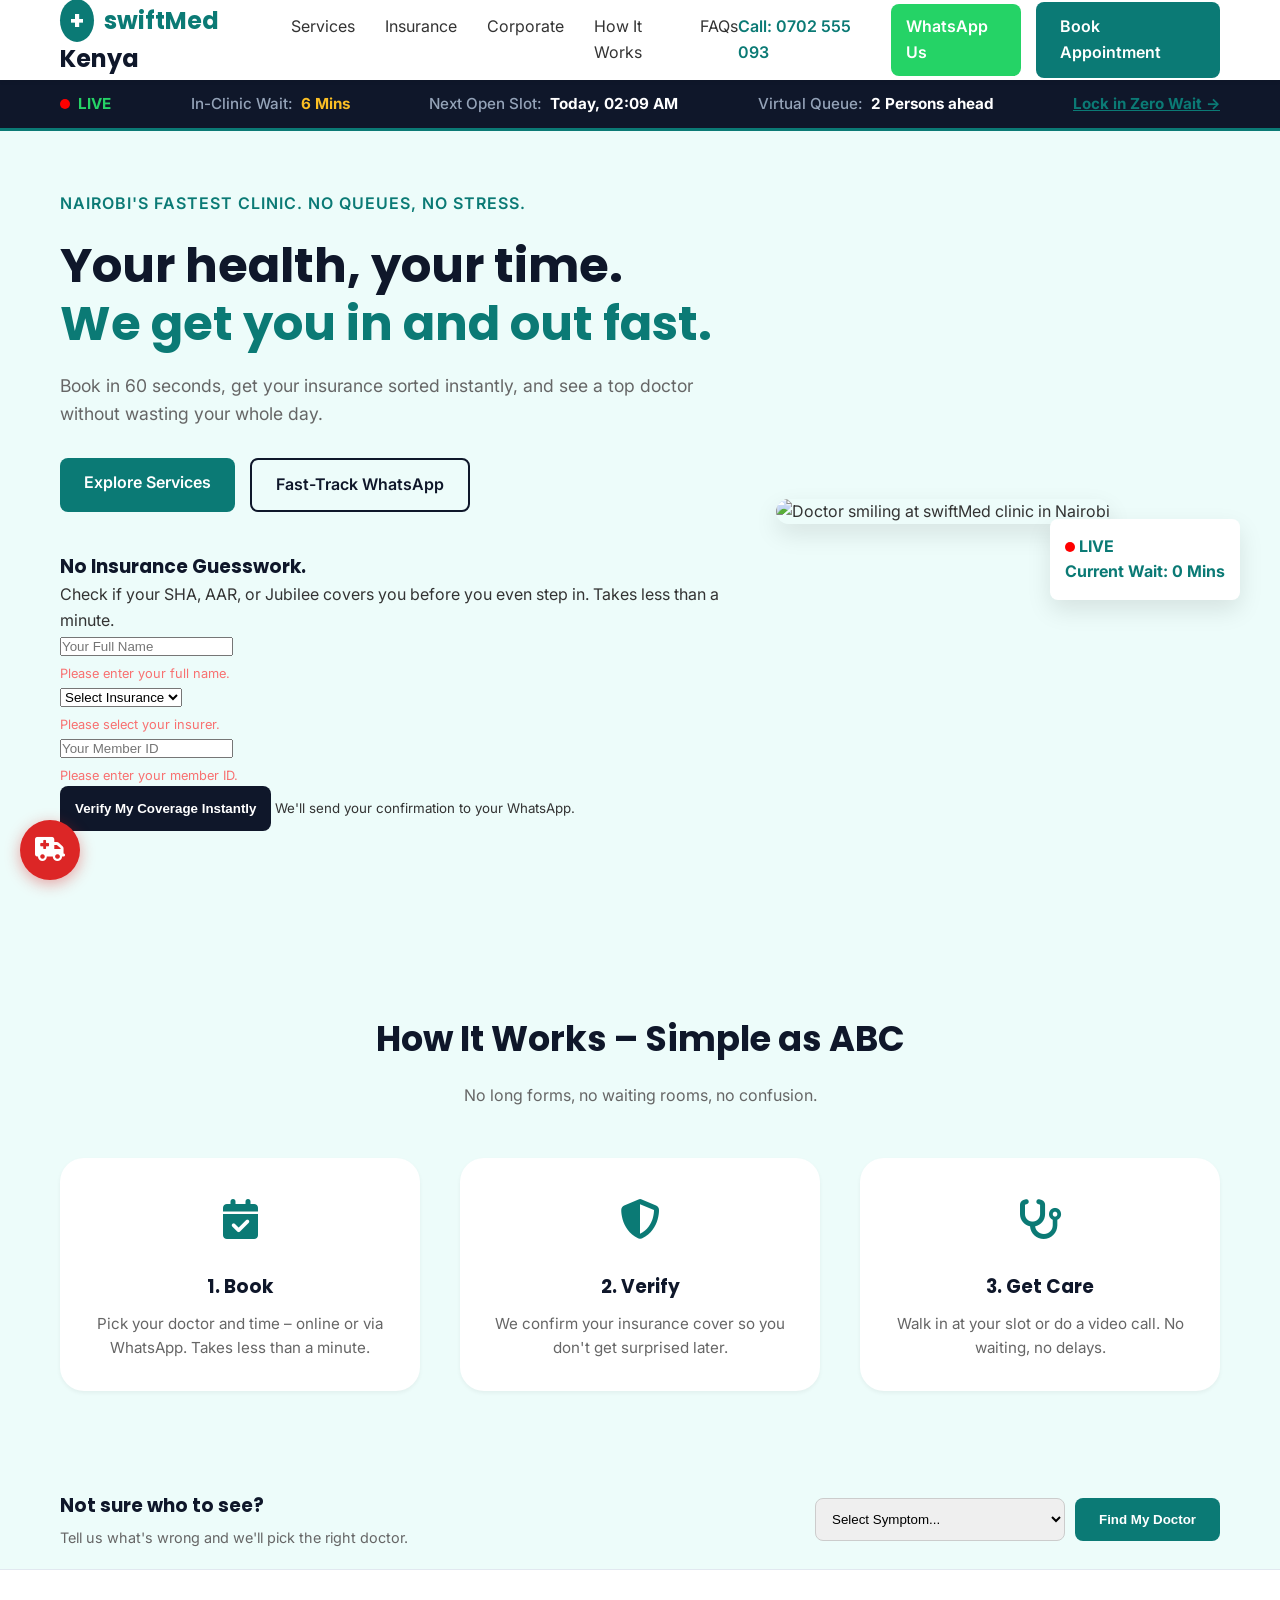
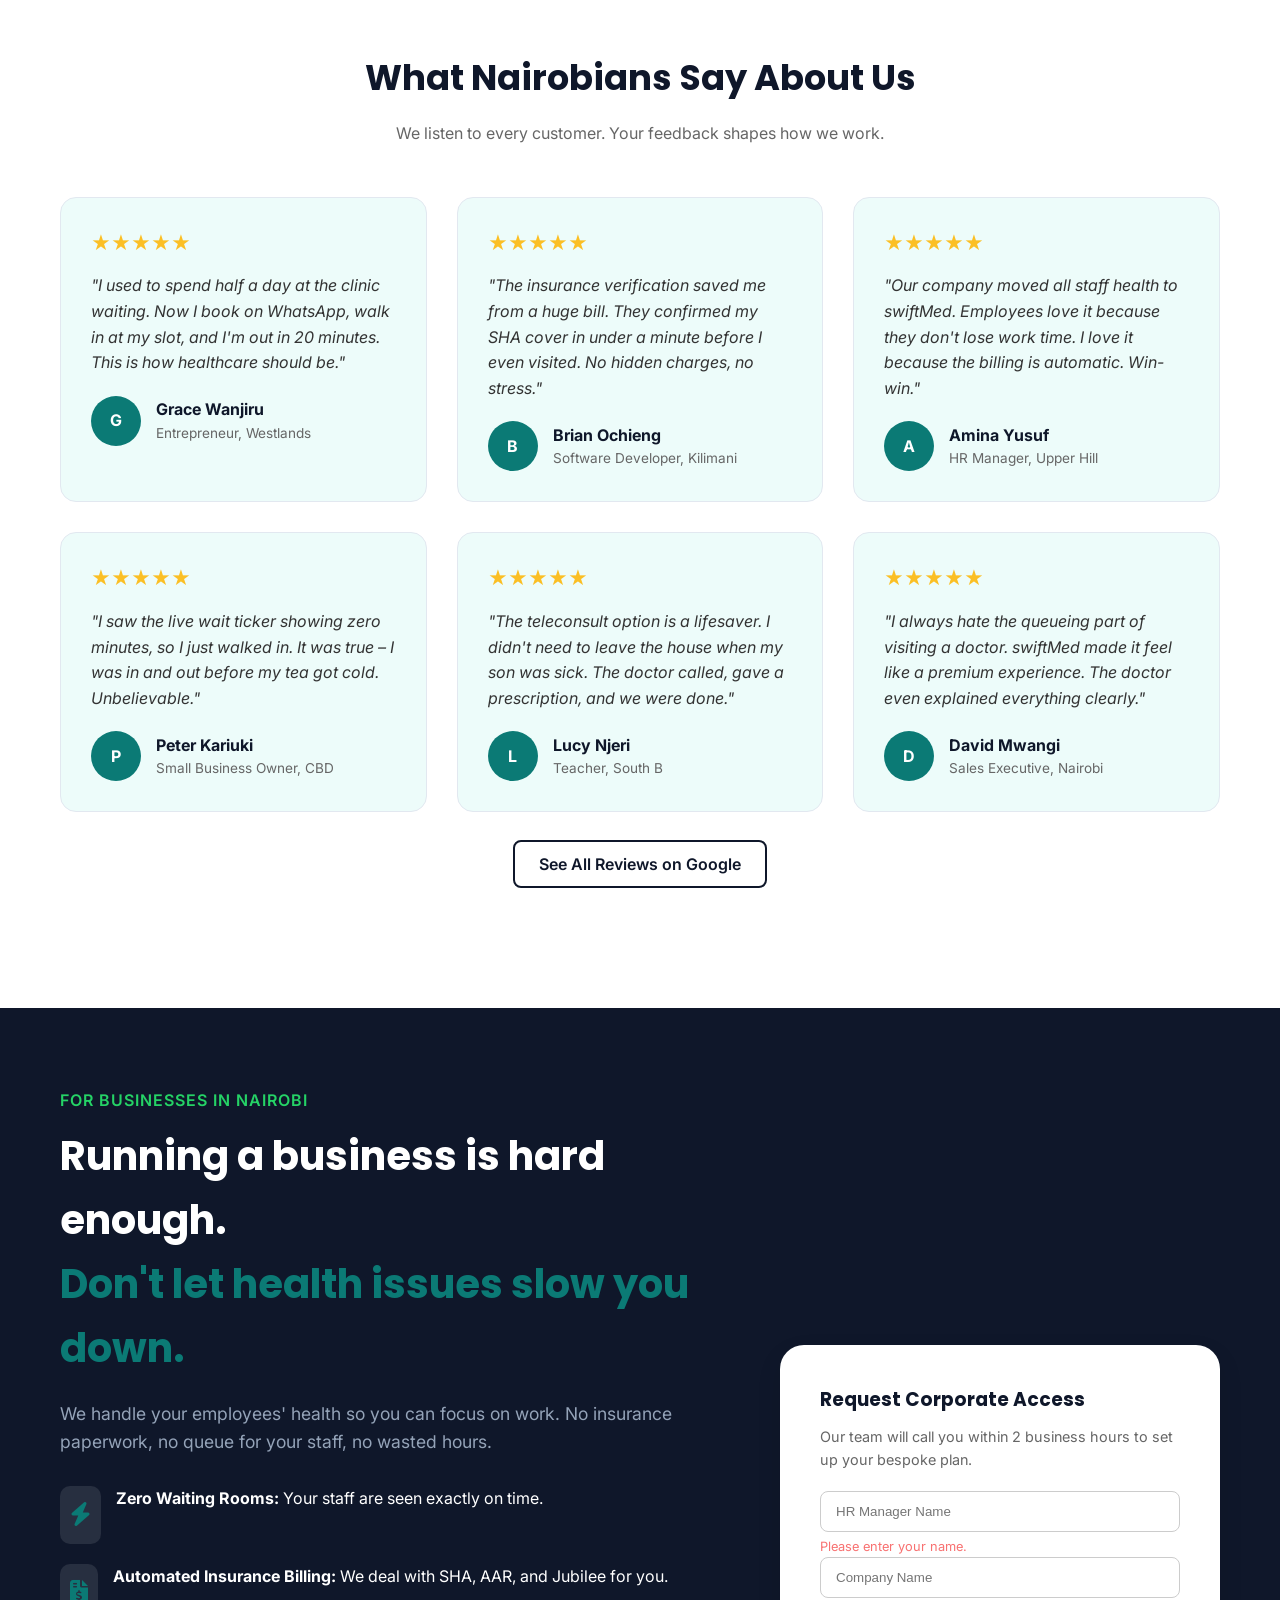
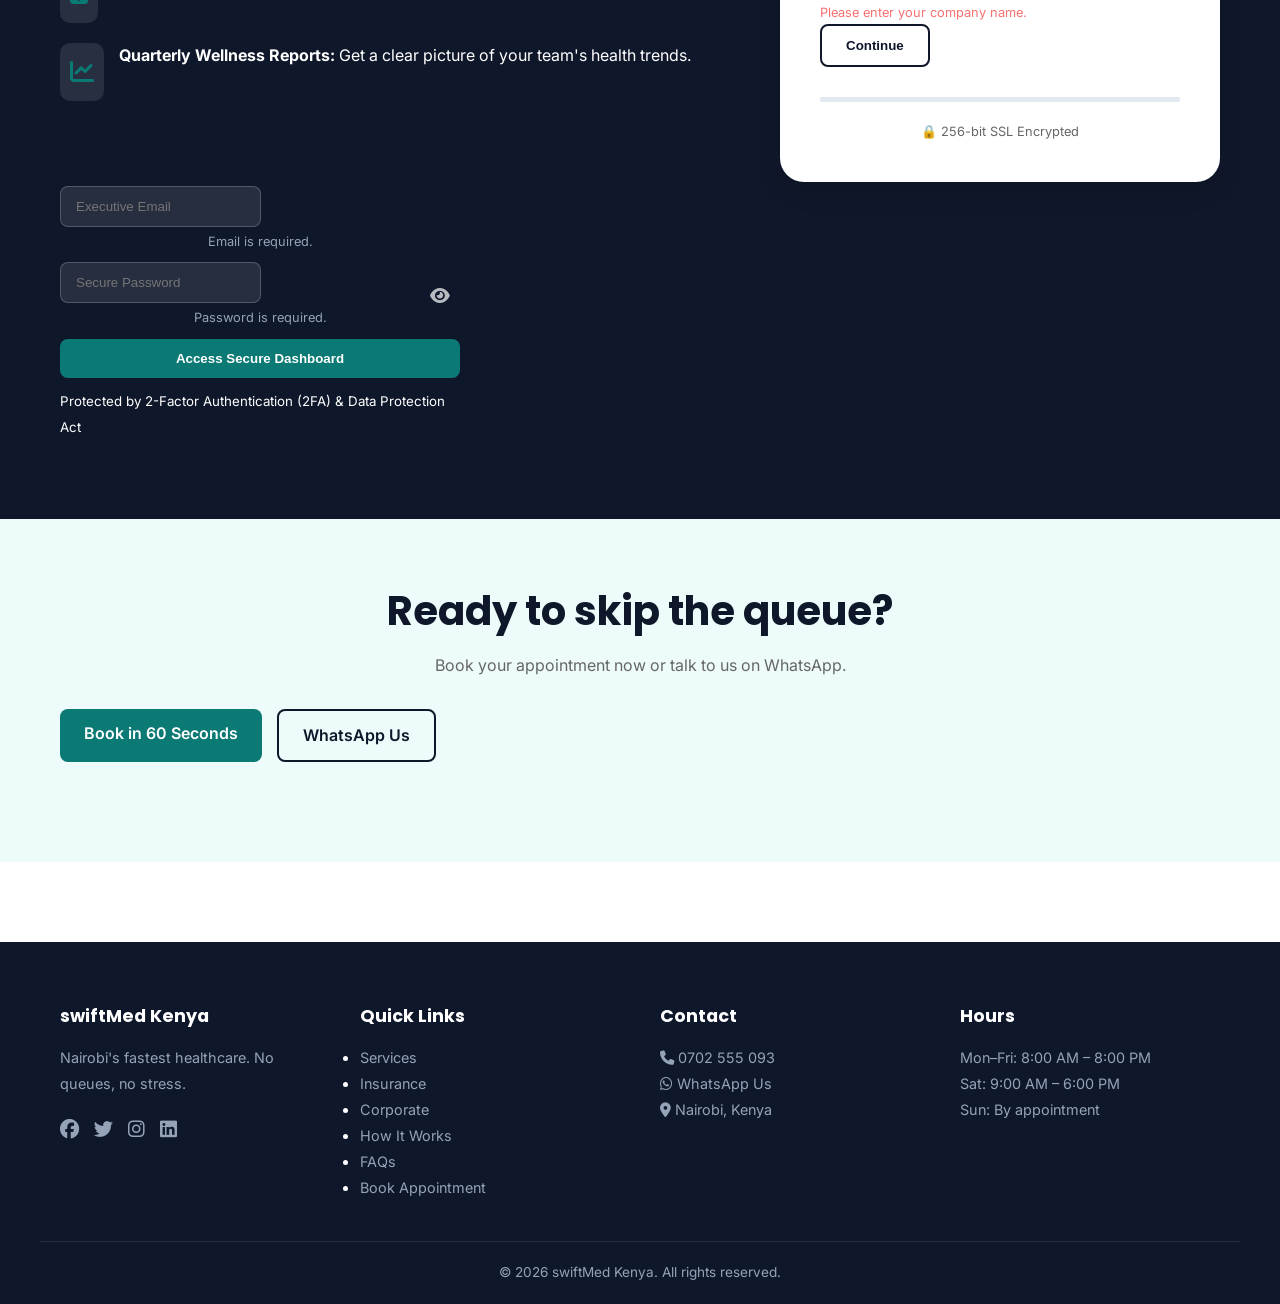
==== commit cc4ca184: "Add files via upload" ====
--- a/index.html
+++ b/index.html
@@ -5,12 +5,12 @@
     <meta name="viewport" content="width=device-width, initial-scale=1.0">
     <title>swiftMed Kenya | Faster Healthcare, No Queues</title>
     
-    <!-- Preconnect for performance -->
+    <!-- Preconnect -->
     <link rel="preconnect" href="https://fonts.googleapis.com">
     <link rel="preconnect" href="https://fonts.gstatic.com" crossorigin>
     <link rel="preconnect" href="https://cdnjs.cloudflare.com">
     
-    <!-- FontAwesome Icons -->
+    <!-- FontAwesome -->
     <link rel="stylesheet" href="https://cdnjs.cloudflare.com/ajax/libs/font-awesome/6.4.0/css/all.min.css">
     
     <!-- Google Fonts -->
@@ -27,7 +27,6 @@
                 <span class="logo-icon">+</span> swiftMed <span class="logo-highlight">Kenya</span>
             </div>
             
-            <!-- Hamburger Menu Icon (mobile) -->
             <button class="hamburger" aria-label="Toggle navigation" aria-expanded="false" onclick="toggleMobileMenu()">
                 <i class="fa-solid fa-bars"></i>
             </button>
@@ -38,7 +37,7 @@
                     <li><a href="#insurance">Insurance</a></li>
                     <li><a href="#corporate">Corporate</a></li>
                     <li><a href="#how-it-works">How It Works</a></li>
-                    <li><a href="#faq">FAQs</a></li>
+                    <li><a href="faq.html">FAQs</a></li>
                 </ul>
             </nav>
             
@@ -161,7 +160,7 @@
     </section>
 
     <!-- Symptom Checker -->
-    <div class="symptom-checker">
+    <div class="symptom-checker" id="symptom-checker">
         <div class="container" style="display: flex; justify-content: space-between; align-items: center; gap: 20px; flex-wrap: wrap;">
             <div>
                 <h3 style="margin-bottom: 5px;">Not sure who to see?</h3>
@@ -244,9 +243,7 @@
             <div class="corporate-form-box">
                 <h3>Request Corporate Access</h3>
                 <p>Our team will call you within 2 business hours to set up your bespoke plan.</p>
-                <!-- Multi-step form -->
                 <form id="corp-access-form" novalidate>
-                    <!-- Step 1 -->
                     <div class="form-step active" data-step="1">
                         <div class="form-group">
                             <input type="text" placeholder="HR Manager Name" required>
@@ -258,7 +255,6 @@
                         </div>
                         <button type="button" class="btn-secondary next-step">Continue</button>
                     </div>
-                    <!-- Step 2 -->
                     <div class="form-step" data-step="2" style="display:none;">
                         <div class="form-group">
                             <input type="tel" placeholder="Office Phone Number" required>
@@ -273,7 +269,6 @@
                             <button type="submit" class="btn-whatsapp" style="flex:1;">Send to Corporate Concierge</button>
                         </div>
                     </div>
-                    <!-- Progress bar -->
                     <div class="form-progress">
                         <div class="progress-bar" id="corp-progress-bar"></div>
                     </div>
@@ -283,206 +278,17 @@
         </div>
     </section>
 
-    <!-- Informative FAQ Section -->
-    <section id="faq" class="faq-section">
+    <!-- CTA Banner -->
+    <section class="cta-banner">
         <div class="container">
-            <div class="section-header">
-                <h2>Frequently Asked Questions</h2>
-                <p>Straight answers to what you're probably thinking.</p>
-            </div>
-            <div class="faq-list">
-                <div class="faq-item">
-                    <button class="faq-question" onclick="toggleFaq(this)">
-                        <span>How do I book an appointment?</span>
-                        <i class="fa-solid fa-chevron-down"></i>
-                    </button>
-                    <div class="faq-answer">
-                        <p>Simple! Click the “Book Appointment” button, choose your doctor and time, and confirm. Or just WhatsApp us and we'll do it for you.</p>
-                    </div>
-                </div>
-                <!-- Rest of FAQ items (same as before) -->
+            <h2>Ready to skip the queue?</h2>
+            <p>Book your appointment now or talk to us on WhatsApp.</p>
+            <div class="hero-actions">
+                <a href="#" class="btn-primary open-booking-modal">Book in 60 Seconds</a>
+                <a href="https://wa.me/254702555093" target="_blank" class="btn-secondary">WhatsApp Us</a>
             </div>
         </div>
     </section>
-
-    <!-- Booking Modal (Full Redesign) -->
-    <div id="booking-modal" class="modal-overlay" role="dialog" aria-modal="true" aria-labelledby="booking-title">
-        <div class="modal-content">
-            <button class="modal-close" aria-label="Close booking modal" onclick="closeBookingModal()">×</button>
-            <h2 id="booking-title" class="modal-title">Book Your Appointment</h2>
-
-            <!-- Step Indicator -->
-            <div class="booking-progress">
-                <span class="step-dot active" data-step="1">1</span>
-                <span class="step-line active"></span>
-                <span class="step-dot" data-step="2">2</span>
-                <span class="step-line"></span>
-                <span class="step-dot" data-step="3">3</span>
-                <span class="step-line"></span>
-                <span class="step-dot" data-step="4">4</span>
-                <span class="step-line"></span>
-                <span class="step-dot" data-step="5">5</span>
-            </div>
-
-            <!-- Step 1: Appointment Type -->
-            <div id="step-1" class="modal-step">
-                <h3>Select Type of Visit</h3>
-                <div class="type-select">
-                    <button class="type-card" onclick="setApptType('in-clinic', this)">
-                        <i class="fa-solid fa-hospital"></i>
-                        <span>In‑Clinic</span>
-                        <small>Visit us at our office</small>
-                    </button>
-                    <button class="type-card" onclick="setApptType('teleconsult', this)">
-                        <i class="fa-solid fa-video"></i>
-                        <span>Teleconsult</span>
-                        <small>Video consultation</small>
-                    </button>
-                </div>
-                <button class="btn-primary" style="margin-top:15px" onclick="nextStep(2)">Continue</button>
-            </div>
-
-            <!-- Step 2: Doctor Selection -->
-            <div id="step-2" class="modal-step" style="display:none">
-                <h3>Choose Your Specialist</h3>
-                <div class="doctor-select">
-                    <button class="doctor-card" onclick="setDoctor('Dr. Mwangi', this)">
-                        <img src="https://via.placeholder.com/100" alt="Dr. Mwangi" loading="lazy">
-                        <strong>Dr. Mwangi</strong>
-                        <small>General Physician</small>
-                    </button>
-                    <button class="doctor-card" onclick="setDoctor('Dr. Achieng', this)">
-                        <img src="https://via.placeholder.com/100" alt="Dr. Achieng" loading="lazy">
-                        <strong>Dr. Achieng</strong>
-                        <small>Cardiologist</small>
-                    </button>
-                    <button class="doctor-card" onclick="setDoctor('Dr. Kamau', this)">
-                        <img src="https://via.placeholder.com/100" alt="Dr. Kamau" loading="lazy">
-                        <strong>Dr. Kamau</strong>
-                        <small>Pediatrician</small>
-                    </button>
-                    <button class="doctor-card" onclick="setDoctor('Dr. Otieno', this)">
-                        <img src="https://via.placeholder.com/100" alt="Dr. Otieno" loading="lazy">
-                        <strong>Dr. Otieno</strong>
-                        <small>Dermatologist</small>
-                    </button>
-                </div>
-                <div style="margin-top:15px; display:flex; gap:10px;">
-                    <button class="btn-secondary" onclick="nextStep(1)">Back</button>
-                    <button class="btn-primary" onclick="nextStep(3)">Continue</button>
-                </div>
-            </div>
-
-            <!-- Step 3: Date & Time -->
-            <div id="step-3" class="modal-step" style="display:none">
-                <h3>Select Date & Time</h3>
-                <div class="date-picker">
-                    <label for="booking-date">Date</label>
-                    <select id="booking-date" onchange="generateTimeSlots()">
-                        <option value="today">Today</option>
-                        <option value="tomorrow">Tomorrow</option>
-                        <option value="day-after">Day After Tomorrow</option>
-                    </select>
-                </div>
-                <div class="time-slots" id="time-slots">
-                    <!-- Populated by JS -->
-                </div>
-                <div style="margin-top:15px; display:flex; gap:10px;">
-                    <button class="btn-secondary" onclick="nextStep(2)">Back</button>
-                    <button class="btn-primary" onclick="nextStep(4)">Continue</button>
-                </div>
-            </div>
-
-            <!-- Step 4: Patient Details -->
-            <div id="step-4" class="modal-step" style="display:none">
-                <h3>Patient Information</h3>
-                <form id="patient-form" novalidate>
-                    <div class="form-group">
-                        <input type="text" id="patient-fullname" placeholder="Full Name" required>
-                        <small class="error-msg">Name is required.</small>
-                    </div>
-                    <div class="form-group">
-                        <input type="tel" id="patient-phone" placeholder="Phone (e.g., 07XX XXX XXX)" required pattern="^07[0-9]{8}$">
-                        <small class="error-msg">Enter a valid Kenyan phone (07XXXXXXXX).</small>
-                    </div>
-                    <div class="form-group">
-                        <input type="email" id="patient-email" placeholder="Email (optional)">
-                    </div>
-                    <div class="form-group">
-                        <textarea id="patient-notes" placeholder="Notes for the doctor (optional)" rows="3"></textarea>
-                    </div>
-                    <div style="margin-top:15px; display:flex; gap:10px;">
-                        <button class="btn-secondary" type="button" onclick="nextStep(3)">Back</button>
-                        <button type="submit" class="btn-primary">Review Booking</button>
-                    </div>
-                </form>
-            </div>
-
-            <!-- Step 5: Confirm & Pay -->
-            <div id="step-5" class="modal-step" style="display:none">
-                <h3>Confirm Your Booking</h3>
-                <div class="booking-summary">
-                    <p><strong>Type:</strong> <span id="summary-type"></span></p>
-                    <p><strong>Doctor:</strong> <span id="summary-doctor"></span></p>
-                    <p><strong>Date:</strong> <span id="summary-date"></span></p>
-                    <p><strong>Time:</strong> <span id="summary-time"></span></p>
-                    <p><strong>Patient:</strong> <span id="summary-patient"></span></p>
-                    <p><strong>Phone:</strong> <span id="summary-phone"></span></p>
-                    <p><strong>Fee:</strong> <span id="summary-fee"></span></p>
-                </div>
-                <div class="mpesa-card">
-                    <i class="fa-solid fa-mobile-screen" style="font-size: 3rem; color: #25D366; margin-bottom: 10px;"></i>
-                    <h3>M‑PESA Payment</h3>
-                    <p>A payment request will be sent to <strong id="mpesa-phone"></strong>.</p>
-                    <button class="btn-whatsapp" id="pay-btn" onclick="simulatePayment()">
-                        <span class="btn-text">Send STK Push</span>
-                        <span class="spinner" style="display:none;"><i class="fa-solid fa-spinner fa-spin"></i></span>
-                    </button>
-                    <small style="display:block; margin-top:10px;">You'll receive a prompt on your phone to enter your M‑PESA PIN.</small>
-                </div>
-                <div style="margin-top:15px; display:flex; gap:10px;">
-                    <button class="btn-secondary" onclick="nextStep(4)">Back</button>
-                </div>
-            </div>
-
-            <!-- Step 6: Success -->
-            <div id="step-6" class="modal-step" style="display:none; text-align:center;">
-                <i class="fa-solid fa-circle-check" style="font-size: 4rem; color: var(--primary); margin-bottom: 20px;"></i>
-                <h3>Appointment Confirmed!</h3>
-                <p>Your booking reference is:</p>
-                <div class="booking-ref" id="booking-ref">SM-2026-XXXXXX</div>
-                <p style="margin-top:15px;">A confirmation SMS and WhatsApp will be sent shortly.</p>
-                <button class="btn-primary" onclick="closeBookingModal()">Done</button>
-            </div>
-        </div>
-    </div>
-
-    <!-- Demo Simulation Area (Remove in Production) -->
-    <div style="margin: 50px auto; text-align: center; border: 2px dashed #ccc; padding: 20px; max-width: 600px;">
-        <h4>Module 3 Test Simulation (Backend Trigger)</h4>
-        <p>Click to simulate a post-visit check-out for "Jane Doe"</p>
-        <button onclick="triggerFeedbackCheckout('Jane Doe')" class="btn-primary">Simulate Checkout</button>
-    </div>
-
-    <!-- Add-on 4: Emergency Ambulance Quick Action -->
-    <div class="emergency-fab-container">
-        <div id="emergency-menu" class="emergency-menu">
-            <a href="tel:+254702555093" class="emergency-option call-option">
-                <i class="fa-solid fa-phone-volume"></i> Call Ambulance
-            </a>
-            <a href="https://wa.me/254702555093?text=EMERGENCY%20AMBULANCE%20REQUEST%20-%20Sending%20my%20live%20location.%20Please%20dispatch%20immediately." target="_blank" class="emergency-option wa-option">
-                <i class="fa-brands fa-whatsapp"></i> WhatsApp Location
-            </a>
-        </div>
-        <button class="emergency-fab" aria-label="Emergency ambulance options" onclick="toggleEmergencyMenu()">
-            <i class="fa-solid fa-truck-medical"></i>
-        </button>
-    </div>
-
-    <!-- Back-to-Top Button -->
-    <button id="back-to-top" aria-label="Back to top" onclick="window.scrollTo({top:0, behavior:'smooth'})">
-        <i class="fa-solid fa-arrow-up"></i>
-    </button>
 
     <!-- Footer -->
     <footer class="site-footer">
@@ -504,7 +310,7 @@
                     <li><a href="#insurance">Insurance</a></li>
                     <li><a href="#corporate">Corporate</a></li>
                     <li><a href="#how-it-works">How It Works</a></li>
-                    <li><a href="#faq">FAQs</a></li>
+                    <li><a href="faq.html">FAQs</a></li>
                     <li><a href="#" class="open-booking-modal">Book Appointment</a></li>
                 </ul>
             </div>
@@ -526,7 +332,168 @@
         </div>
     </footer>
 
-    <!-- Toast Notification Container -->
+    <!-- Booking Modal -->
+    <div id="booking-modal" class="modal-overlay" role="dialog" aria-modal="true" aria-labelledby="booking-title">
+        <div class="modal-content">
+            <button class="modal-close" aria-label="Close booking modal" onclick="closeBookingModal()">×</button>
+            <h2 id="booking-title" class="modal-title">Book Your Appointment</h2>
+
+            <div class="booking-progress">
+                <span class="step-dot active" data-step="1">1</span>
+                <span class="step-line active"></span>
+                <span class="step-dot" data-step="2">2</span>
+                <span class="step-line"></span>
+                <span class="step-dot" data-step="3">3</span>
+                <span class="step-line"></span>
+                <span class="step-dot" data-step="4">4</span>
+                <span class="step-line"></span>
+                <span class="step-dot" data-step="5">5</span>
+            </div>
+
+            <div id="step-1" class="modal-step">
+                <h3>Select Type of Visit</h3>
+                <div class="type-select">
+                    <button class="type-card" onclick="setApptType('in-clinic', this)">
+                        <i class="fa-solid fa-hospital"></i>
+                        <span>In‑Clinic</span>
+                        <small>Visit us at our office</small>
+                    </button>
+                    <button class="type-card" onclick="setApptType('teleconsult', this)">
+                        <i class="fa-solid fa-video"></i>
+                        <span>Teleconsult</span>
+                        <small>Video consultation</small>
+                    </button>
+                </div>
+                <button class="btn-primary" style="margin-top:15px" onclick="nextStep(2)">Continue</button>
+            </div>
+
+            <div id="step-2" class="modal-step" style="display:none">
+                <h3>Choose Your Specialist</h3>
+                <div class="doctor-select">
+                    <button class="doctor-card" onclick="setDoctor('Dr. Mwangi', this)">
+                        <img src="https://via.placeholder.com/100" alt="Dr. Mwangi" loading="lazy">
+                        <strong>Dr. Mwangi</strong>
+                        <small>General Physician</small>
+                    </button>
+                    <button class="doctor-card" onclick="setDoctor('Dr. Achieng', this)">
+                        <img src="https://via.placeholder.com/100" alt="Dr. Achieng" loading="lazy">
+                        <strong>Dr. Achieng</strong>
+                        <small>Cardiologist</small>
+                    </button>
+                    <button class="doctor-card" onclick="setDoctor('Dr. Kamau', this)">
+                        <img src="https://via.placeholder.com/100" alt="Dr. Kamau" loading="lazy">
+                        <strong>Dr. Kamau</strong>
+                        <small>Pediatrician</small>
+                    </button>
+                    <button class="doctor-card" onclick="setDoctor('Dr. Otieno', this)">
+                        <img src="https://via.placeholder.com/100" alt="Dr. Otieno" loading="lazy">
+                        <strong>Dr. Otieno</strong>
+                        <small>Dermatologist</small>
+                    </button>
+                </div>
+                <div style="margin-top:15px; display:flex; gap:10px;">
+                    <button class="btn-secondary" onclick="nextStep(1)">Back</button>
+                    <button class="btn-primary" onclick="nextStep(3)">Continue</button>
+                </div>
+            </div>
+
+            <div id="step-3" class="modal-step" style="display:none">
+                <h3>Select Date & Time</h3>
+                <div class="date-picker">
+                    <label for="booking-date">Date</label>
+                    <select id="booking-date" onchange="generateTimeSlots()">
+                        <option value="today">Today</option>
+                        <option value="tomorrow">Tomorrow</option>
+                        <option value="day-after">Day After Tomorrow</option>
+                    </select>
+                </div>
+                <div class="time-slots" id="time-slots"></div>
+                <div style="margin-top:15px; display:flex; gap:10px;">
+                    <button class="btn-secondary" onclick="nextStep(2)">Back</button>
+                    <button class="btn-primary" onclick="nextStep(4)">Continue</button>
+                </div>
+            </div>
+
+            <div id="step-4" class="modal-step" style="display:none">
+                <h3>Patient Information</h3>
+                <form id="patient-form" novalidate>
+                    <div class="form-group">
+                        <input type="text" id="patient-fullname" placeholder="Full Name" required>
+                        <small class="error-msg">Name is required.</small>
+                    </div>
+                    <div class="form-group">
+                        <input type="tel" id="patient-phone" placeholder="Phone (e.g., 07XX XXX XXX)" required pattern="^07[0-9]{8}$">
+                        <small class="error-msg">Enter a valid Kenyan phone.</small>
+                    </div>
+                    <div class="form-group">
+                        <input type="email" id="patient-email" placeholder="Email (optional)">
+                    </div>
+                    <div class="form-group">
+                        <textarea id="patient-notes" placeholder="Notes (optional)" rows="3"></textarea>
+                    </div>
+                    <div style="margin-top:15px; display:flex; gap:10px;">
+                        <button class="btn-secondary" type="button" onclick="nextStep(3)">Back</button>
+                        <button type="submit" class="btn-primary">Review Booking</button>
+                    </div>
+                </form>
+            </div>
+
+            <div id="step-5" class="modal-step" style="display:none">
+                <h3>Confirm Your Booking</h3>
+                <div class="booking-summary">
+                    <p><strong>Type:</strong> <span id="summary-type"></span></p>
+                    <p><strong>Doctor:</strong> <span id="summary-doctor"></span></p>
+                    <p><strong>Date:</strong> <span id="summary-date"></span></p>
+                    <p><strong>Time:</strong> <span id="summary-time"></span></p>
+                    <p><strong>Patient:</strong> <span id="summary-patient"></span></p>
+                    <p><strong>Phone:</strong> <span id="summary-phone"></span></p>
+                    <p><strong>Fee:</strong> <span id="summary-fee"></span></p>
+                </div>
+                <div class="mpesa-card">
+                    <i class="fa-solid fa-mobile-screen" style="font-size: 3rem; color: #25D366; margin-bottom: 10px;"></i>
+                    <h3>M‑PESA Payment</h3>
+                    <p>A payment request will be sent to <strong id="mpesa-phone"></strong>.</p>
+                    <button class="btn-whatsapp" id="pay-btn" onclick="simulatePayment()">
+                        <span class="btn-text">Send STK Push</span>
+                        <span class="spinner" style="display:none;"><i class="fa-solid fa-spinner fa-spin"></i></span>
+                    </button>
+                    <small style="display:block; margin-top:10px;">You'll receive a prompt to enter your PIN.</small>
+                </div>
+                <div style="margin-top:15px; display:flex; gap:10px;">
+                    <button class="btn-secondary" onclick="nextStep(4)">Back</button>
+                </div>
+            </div>
+
+            <div id="step-6" class="modal-step" style="display:none; text-align:center;">
+                <i class="fa-solid fa-circle-check" style="font-size: 4rem; color: var(--primary); margin-bottom: 20px;"></i>
+                <h3>Appointment Confirmed!</h3>
+                <p>Your booking reference is:</p>
+                <div class="booking-ref" id="booking-ref">SM-2026-XXXXXX</div>
+                <p style="margin-top:15px;">Confirmation will be sent shortly.</p>
+                <button class="btn-primary" onclick="closeBookingModal()">Done</button>
+            </div>
+        </div>
+    </div>
+
+    <!-- Emergency FAB and Toast Container -->
+    <div class="emergency-fab-container">
+        <div id="emergency-menu" class="emergency-menu">
+            <a href="tel:+254702555093" class="emergency-option call-option">
+                <i class="fa-solid fa-phone-volume"></i> Call Ambulance
+            </a>
+            <a href="https://wa.me/254702555093?text=EMERGENCY%20AMBULANCE%20REQUEST" target="_blank" class="emergency-option wa-option">
+                <i class="fa-brands fa-whatsapp"></i> WhatsApp Location
+            </a>
+        </div>
+        <button class="emergency-fab" aria-label="Emergency ambulance options" onclick="toggleEmergencyMenu()">
+            <i class="fa-solid fa-truck-medical"></i>
+        </button>
+    </div>
+
+    <button id="back-to-top" aria-label="Back to top" onclick="window.scrollTo({top:0, behavior:'smooth'})">
+        <i class="fa-solid fa-arrow-up"></i>
+    </button>
+
     <div id="toast-container"></div>
 
     <script src="app.js" defer></script>
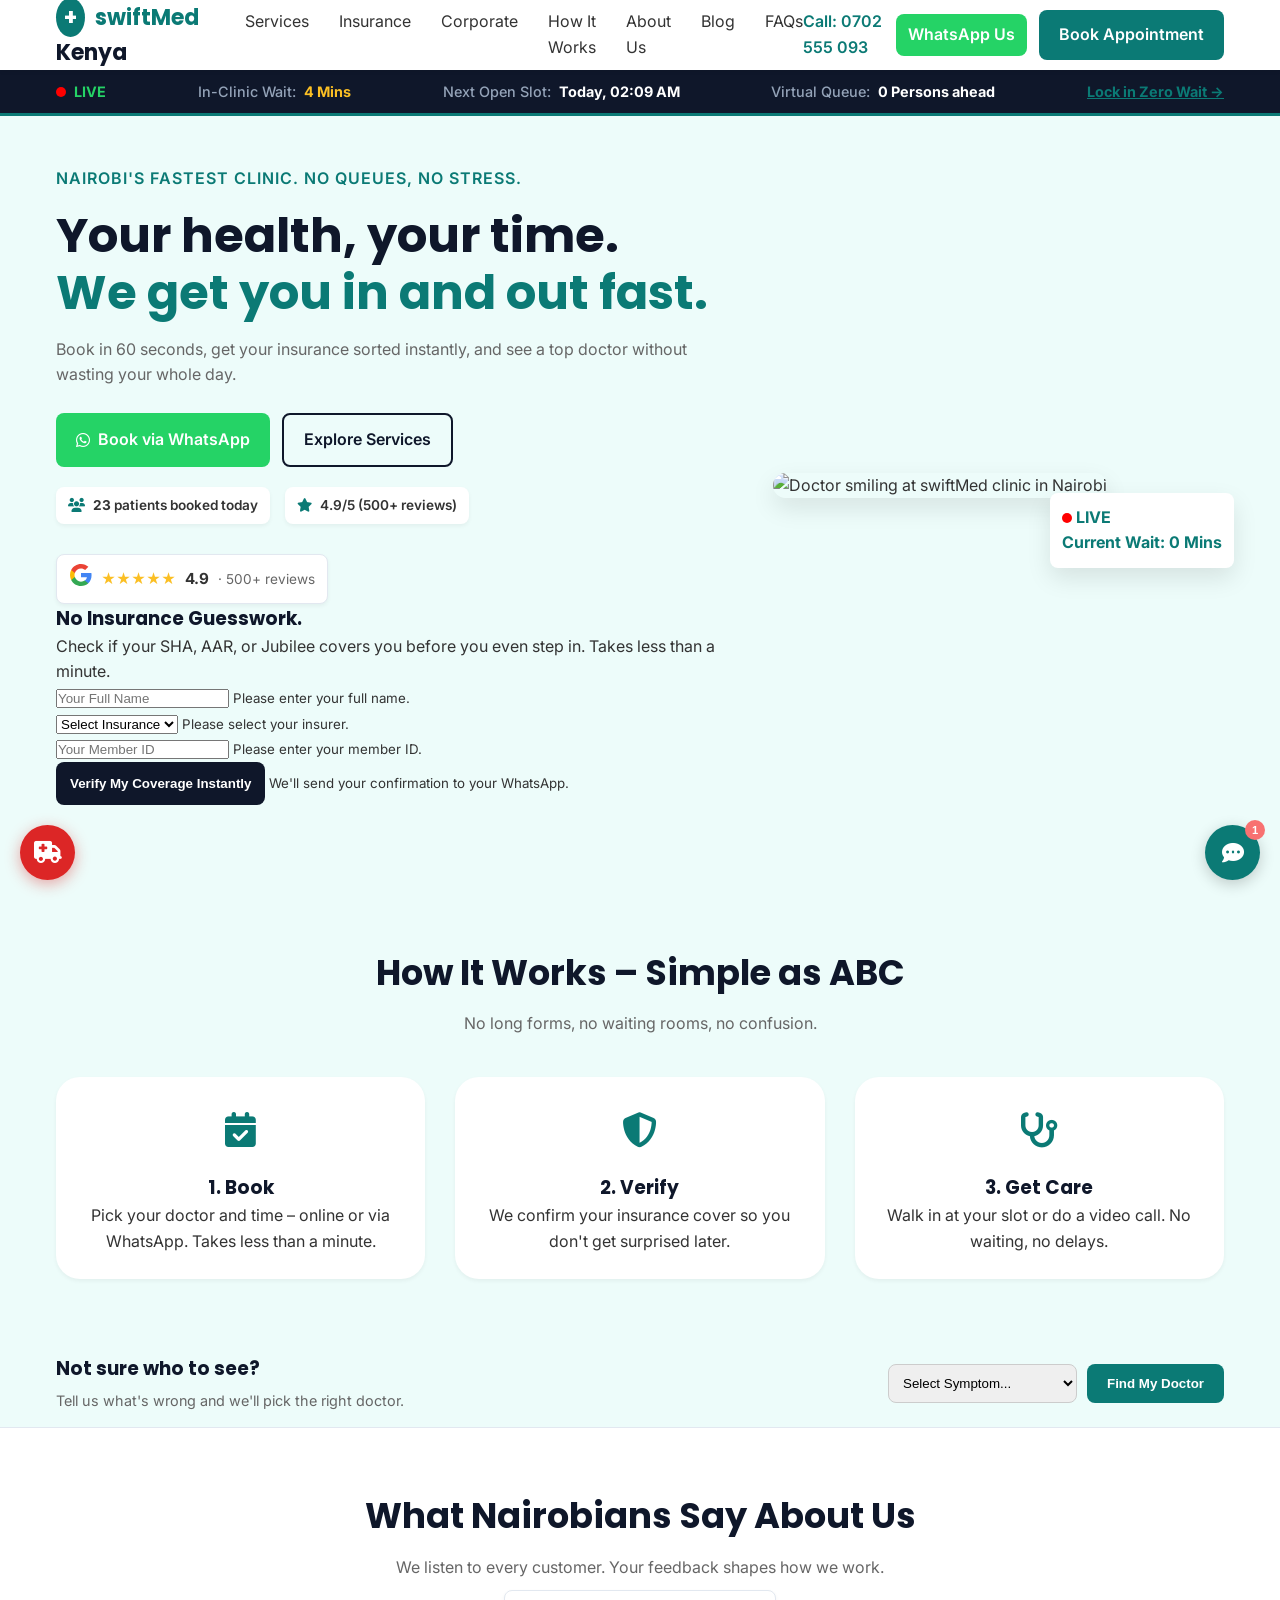
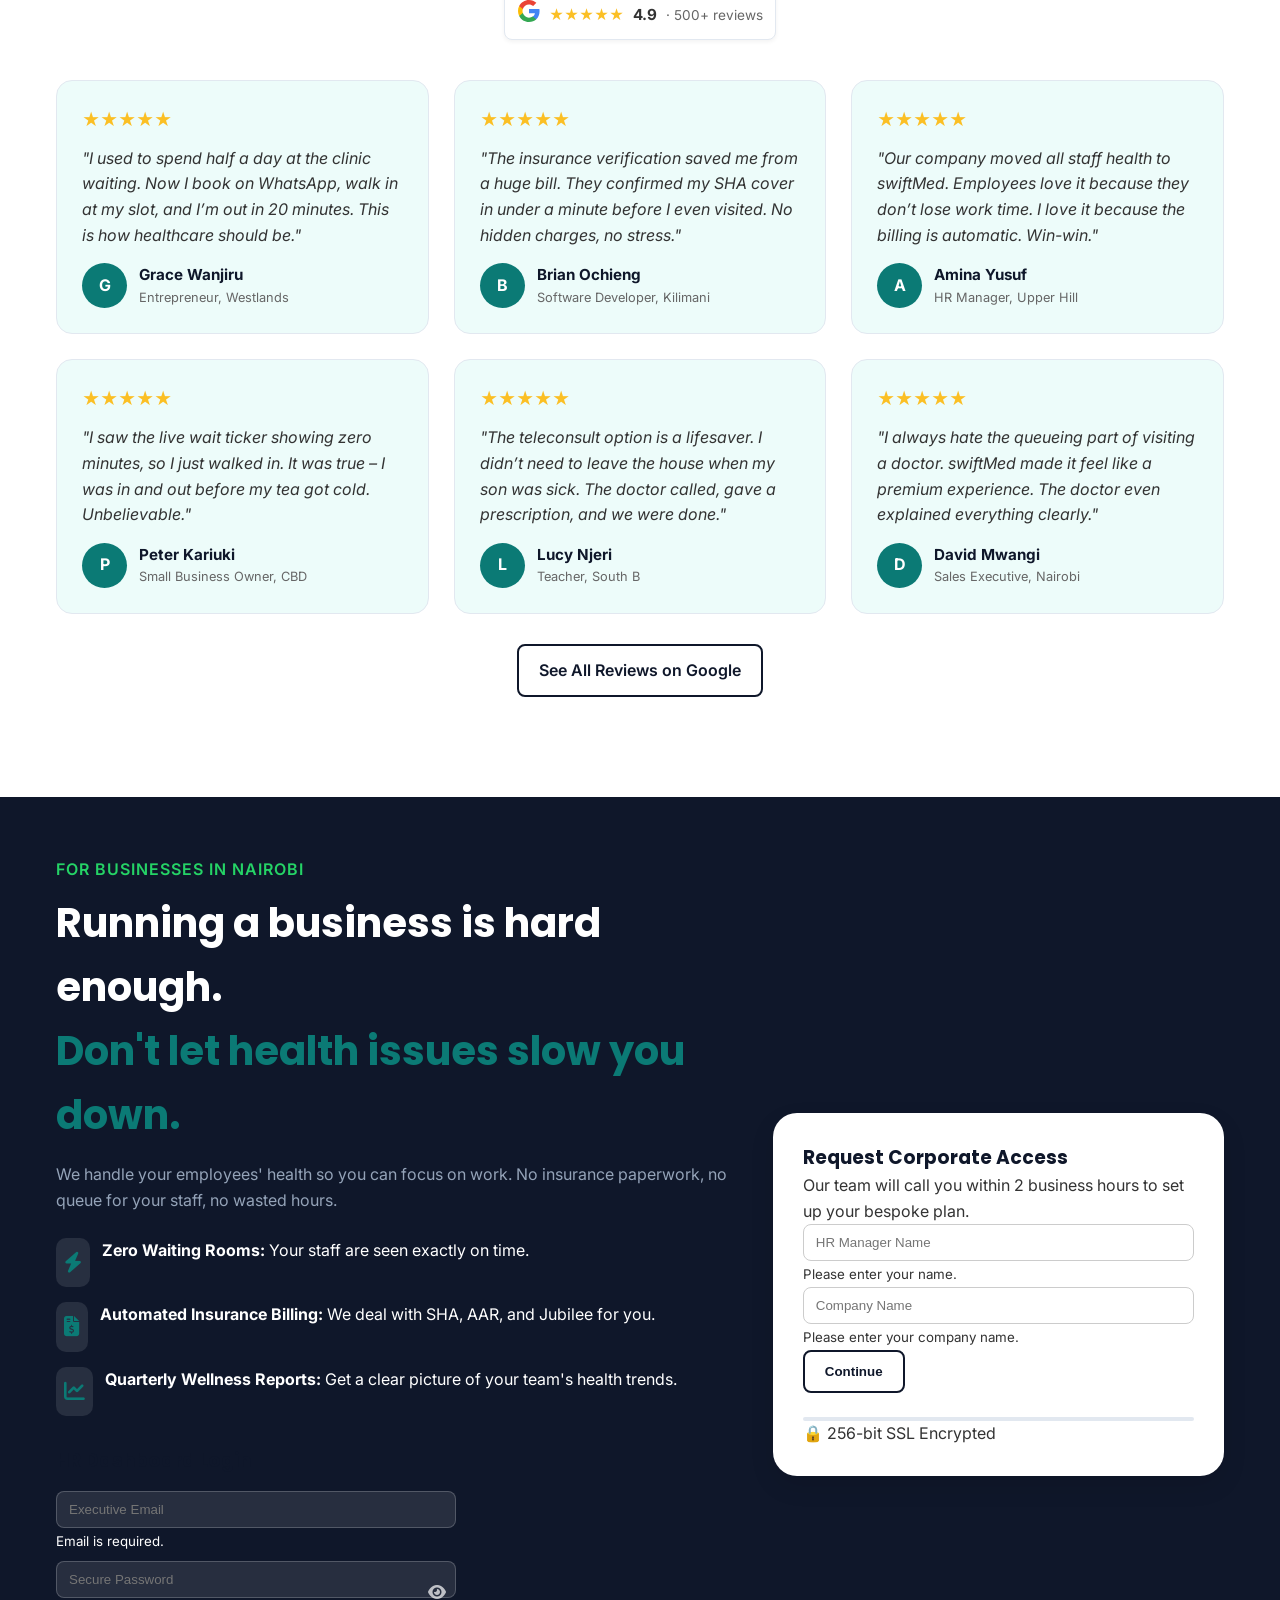
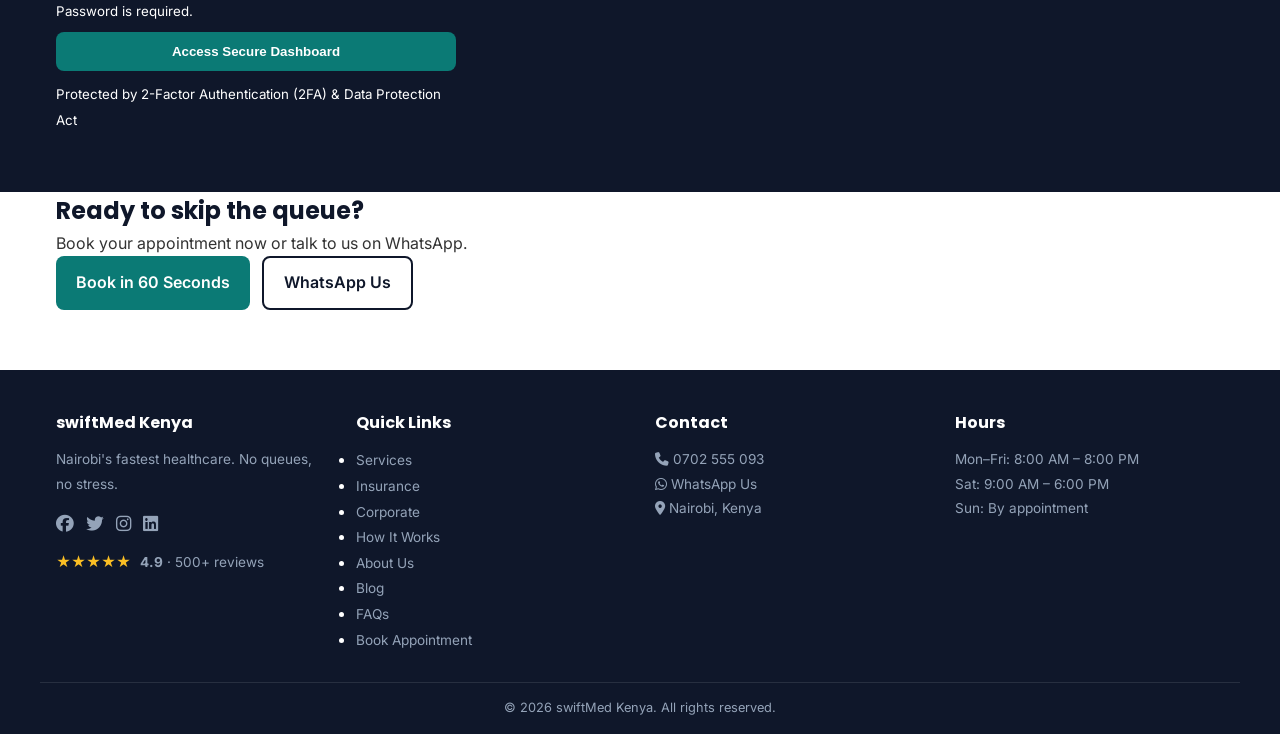
==== commit 262441a0: "Add files via upload" ====
--- a/index.html
+++ b/index.html
@@ -4,6 +4,7 @@
     <meta charset="UTF-8">
     <meta name="viewport" content="width=device-width, initial-scale=1.0">
     <title>swiftMed Kenya | Faster Healthcare, No Queues</title>
+    <meta name="description" content="Nairobi's fastest clinic. Book in 60 seconds, get insurance verified instantly, and see a top doctor without waiting. No queues, no stress.">
     
     <!-- Preconnect -->
     <link rel="preconnect" href="https://fonts.googleapis.com">
@@ -17,6 +18,72 @@
     <link href="https://fonts.googleapis.com/css2?family=Inter:wght@400;500;600&family=Poppins:wght@500;600;700&display=swap" rel="stylesheet">
     
     <link rel="stylesheet" href="styles.css">
+    
+    <!-- Local SEO Schema -->
+    <script type="application/ld+json">
+    {
+      "@context": "https://schema.org",
+      "@type": "MedicalClinic",
+      "@id": "https://swiftmed.co.ke/#clinic",
+      "name": "swiftMed Kenya",
+      "alternateName": "swiftMed Clinic Nairobi",
+      "description": "Nairobi's fastest healthcare clinic. No queues, no stress. Book in 60 seconds, get your insurance sorted instantly, and see a top doctor without wasting your whole day.",
+      "url": "https://swiftmed.co.ke/",
+      "logo": "https://swiftmed.co.ke/assets/images/logo.png",
+      "image": "https://images.unsplash.com/photo-1576091160399-112ba8d25d1d?w=600",
+      "telephone": "+254702555093",
+      "priceRange": "KES 2,500 - KES 3,000",
+      "currenciesAccepted": "KES",
+      "paymentAccepted": "M-PESA, Cash, Credit Card",
+      "medicalSpecialty": ["GeneralPractice","Cardiovascular","Dermatology","Pediatric"],
+      "address": {
+        "@type": "PostalAddress",
+        "streetAddress": "Westlands",
+        "addressLocality": "Nairobi",
+        "addressRegion": "Nairobi County",
+        "postalCode": "00100",
+        "addressCountry": "KE"
+      },
+      "geo": {
+        "@type": "GeoCoordinates",
+        "latitude": -1.2686,
+        "longitude": 36.8073
+      },
+      "openingHoursSpecification": [
+        {"@type": "OpeningHoursSpecification","dayOfWeek": ["Monday","Tuesday","Wednesday","Thursday","Friday"],"opens": "08:00","closes": "20:00"},
+        {"@type": "OpeningHoursSpecification","dayOfWeek": "Saturday","opens": "09:00","closes": "18:00"}
+      ],
+      "aggregateRating": {
+        "@type": "AggregateRating",
+        "ratingValue": "4.9",
+        "reviewCount": "500",
+        "bestRating": "5",
+        "worstRating": "1"
+      },
+      "sameAs": [
+        "https://www.facebook.com/swiftmedkenya",
+        "https://www.instagram.com/swiftmedkenya",
+        "https://www.linkedin.com/company/swiftmedkenya"
+      ],
+      "hasOfferCatalog": {
+        "@type": "OfferCatalog",
+        "name": "Medical Services",
+        "itemListElement": [
+          {"@type": "Offer","itemOffered": {"@type": "MedicalProcedure","name": "General Consultation","description": "Everyday illnesses, check-ups, and prescriptions.","url": "https://swiftmed.co.ke/services.html"}},
+          {"@type": "Offer","itemOffered": {"@type": "MedicalProcedure","name": "Specialist Consultation","description": "Cardiology, Dermatology, Pediatrics - expert care without the long wait.","url": "https://swiftmed.co.ke/services.html"}},
+          {"@type": "Offer","itemOffered": {"@type": "MedicalProcedure","name": "Teleconsultation","description": "Talk to a doctor over video call - from home, office, or wherever.","url": "https://swiftmed.co.ke/services.html"}},
+          {"@type": "Offer","itemOffered": {"@type": "MedicalTest","name": "Laboratory Tests","description": "Fast and accurate lab work - blood tests, urine tests, and more.","url": "https://swiftmed.co.ke/services.html"}}
+        ]
+      },
+      "contactPoint": {
+        "@type": "ContactPoint",
+        "telephone": "+254702555093",
+        "contactType": "customer service",
+        "areaServed": "KE",
+        "availableLanguage": ["English", "Swahili"]
+      }
+    }
+    </script>
 </head>
 <body>
 
@@ -37,6 +104,8 @@
                     <li><a href="#insurance">Insurance</a></li>
                     <li><a href="#corporate">Corporate</a></li>
                     <li><a href="#how-it-works">How It Works</a></li>
+                    <li><a href="about.html">About Us</a></li>
+                    <li><a href="blog.html">Blog</a></li>
                     <li><a href="faq.html">FAQs</a></li>
                 </ul>
             </nav>
@@ -82,8 +151,29 @@
                 <p class="subtext">Book in 60 seconds, get your insurance sorted instantly, and see a top doctor without wasting your whole day.</p>
                 
                 <div class="hero-actions">
-                    <a href="services.html" class="btn-primary">Explore Services</a>
-                    <a href="https://wa.me/254702555093?text=Hi%20swiftMed,%20I%20need%20to%20book%20a%20General%20Consultation." target="_blank" class="btn-secondary">Fast-Track WhatsApp</a>
+                    <a href="https://wa.me/254702555093?text=Hi%20swiftMed,%20I%20want%20to%20book%20an%20appointment." target="_blank" class="btn-primary-whatsapp">
+                        <i class="fa-brands fa-whatsapp"></i> Book via WhatsApp
+                    </a>
+                    <a href="services.html" class="btn-secondary">Explore Services</a>
+                </div>
+                
+                <div class="hero-trust-badges">
+                    <span class="trust-badge"><i class="fa-solid fa-users"></i> <strong id="patients-today">23</strong> patients booked today</span>
+                    <span class="trust-badge"><i class="fa-solid fa-star"></i> 4.9/5 (500+ reviews)</span>
+                </div>
+                
+                <!-- Google Reviews Badge -->
+                <div class="google-review-badge">
+                    <a href="https://g.page/r/your-google-review-link/review" target="_blank" class="google-badge-link">
+                        <div class="google-logo">
+                            <svg viewBox="0 0 48 48" width="24" height="24"><path fill="#4285F4" d="M45.12 24.5c0-1.56-.14-3.06-.4-4.5H24v8.51h11.84c-.51 2.75-2.06 5.08-4.39 6.64v5.52h7.11c4.16-3.83 6.56-9.47 6.56-16.17z"/><path fill="#34A853" d="M24 46c5.94 0 10.92-1.97 14.56-5.33l-7.11-5.52c-1.97 1.32-4.49 2.1-7.45 2.1-5.73 0-10.58-3.87-12.31-9.07H4.34v5.7C7.96 41.07 15.4 46 24 46z"/><path fill="#FBBC05" d="M11.69 28.18C11.25 26.86 11 25.45 11 24s.25-2.86.69-4.18v-5.7H4.34C2.85 17.09 2 20.45 2 24c0 3.55.85 6.91 2.34 9.88l7.35-5.7z"/><path fill="#EA4335" d="M24 10.75c3.23 0 6.13 1.11 8.41 3.29l6.31-6.31C34.91 4.18 29.93 2 24 2 15.4 2 7.96 6.93 4.34 14.12l7.35 5.7c1.73-5.2 6.58-9.07 12.31-9.07z"/></svg>
+                        </div>
+                        <div class="google-badge-info">
+                            <span class="google-stars">★★★★★</span>
+                            <span class="google-rating">4.9</span>
+                            <span class="google-count">· 500+ reviews</span>
+                        </div>
+                    </a>
                 </div>
                 
                 <!-- Module 1: Insurance Pre-Verification Widget -->
@@ -127,7 +217,7 @@
                 <img src="https://images.unsplash.com/photo-1576091160399-112ba8d25d1d?q=80&w=600&auto=format&fit=crop" 
                      alt="Doctor smiling at swiftMed clinic in Nairobi" 
                      style="border-radius: 20px; box-shadow: var(--shadow-lg);" 
-                     loading="lazy">
+                     loading="eager">
             </div>
         </div>
     </section>
@@ -185,6 +275,18 @@
             <div class="section-header">
                 <h2>What Nairobians Say About Us</h2>
                 <p>We listen to every customer. Your feedback shapes how we work.</p>
+                <div class="google-review-badge center-badge">
+                    <a href="https://g.page/r/your-google-review-link/review" target="_blank" class="google-badge-link">
+                        <div class="google-logo">
+                            <svg viewBox="0 0 48 48" width="24" height="24"><path fill="#4285F4" d="M45.12 24.5c0-1.56-.14-3.06-.4-4.5H24v8.51h11.84c-.51 2.75-2.06 5.08-4.39 6.64v5.52h7.11c4.16-3.83 6.56-9.47 6.56-16.17z"/><path fill="#34A853" d="M24 46c5.94 0 10.92-1.97 14.56-5.33l-7.11-5.52c-1.97 1.32-4.49 2.1-7.45 2.1-5.73 0-10.58-3.87-12.31-9.07H4.34v5.7C7.96 41.07 15.4 46 24 46z"/><path fill="#FBBC05" d="M11.69 28.18C11.25 26.86 11 25.45 11 24s.25-2.86.69-4.18v-5.7H4.34C2.85 17.09 2 20.45 2 24c0 3.55.85 6.91 2.34 9.88l7.35-5.7z"/><path fill="#EA4335" d="M24 10.75c3.23 0 6.13 1.11 8.41 3.29l6.31-6.31C34.91 4.18 29.93 2 24 2 15.4 2 7.96 6.93 4.34 14.12l7.35 5.7c1.73-5.2 6.58-9.07 12.31-9.07z"/></svg>
+                        </div>
+                        <div class="google-badge-info">
+                            <span class="google-stars">★★★★★</span>
+                            <span class="google-rating">4.9</span>
+                            <span class="google-count">· 500+ reviews</span>
+                        </div>
+                    </a>
+                </div>
             </div>
             
             <div class="testimonial-grid" id="testimonial-grid">
@@ -302,6 +404,9 @@
                     <a href="#" aria-label="Instagram"><i class="fa-brands fa-instagram"></i></a>
                     <a href="#" aria-label="LinkedIn"><i class="fa-brands fa-linkedin"></i></a>
                 </div>
+                <div class="footer-rating">
+                    <span class="google-stars">★★★★★</span> <strong>4.9</strong> · 500+ reviews
+                </div>
             </div>
             <div class="footer-col">
                 <h4>Quick Links</h4>
@@ -310,6 +415,8 @@
                     <li><a href="#insurance">Insurance</a></li>
                     <li><a href="#corporate">Corporate</a></li>
                     <li><a href="#how-it-works">How It Works</a></li>
+                    <li><a href="about.html">About Us</a></li>
+                    <li><a href="blog.html">Blog</a></li>
                     <li><a href="faq.html">FAQs</a></li>
                     <li><a href="#" class="open-booking-modal">Book Appointment</a></li>
                 </ul>
@@ -345,13 +452,11 @@
                 <span class="step-line"></span>
                 <span class="step-dot" data-step="3">3</span>
                 <span class="step-line"></span>
-                <span class="step-dot" data-step="4">4</span>
-                <span class="step-line"></span>
-                <span class="step-dot" data-step="5">5</span>
+                <span class="step-dot" data-step="4">✓</span>
             </div>
 
             <div id="step-1" class="modal-step">
-                <h3>Select Type of Visit</h3>
+                <h3>Select Type & Doctor</h3>
                 <div class="type-select">
                     <button class="type-card" onclick="setApptType('in-clinic', this)">
                         <i class="fa-solid fa-hospital"></i>
@@ -364,12 +469,7 @@
                         <small>Video consultation</small>
                     </button>
                 </div>
-                <button class="btn-primary" style="margin-top:15px" onclick="nextStep(2)">Continue</button>
-            </div>
-
-            <div id="step-2" class="modal-step" style="display:none">
-                <h3>Choose Your Specialist</h3>
-                <div class="doctor-select">
+                <div class="doctor-select" style="margin-top: 15px;">
                     <button class="doctor-card" onclick="setDoctor('Dr. Mwangi', this)">
                         <img src="https://via.placeholder.com/100" alt="Dr. Mwangi" loading="lazy">
                         <strong>Dr. Mwangi</strong>
@@ -391,13 +491,10 @@
                         <small>Dermatologist</small>
                     </button>
                 </div>
-                <div style="margin-top:15px; display:flex; gap:10px;">
-                    <button class="btn-secondary" onclick="nextStep(1)">Back</button>
-                    <button class="btn-primary" onclick="nextStep(3)">Continue</button>
-                </div>
-            </div>
-
-            <div id="step-3" class="modal-step" style="display:none">
+                <button class="btn-primary" style="margin-top:15px" onclick="nextStep(2)">Continue</button>
+            </div>
+
+            <div id="step-2" class="modal-step" style="display:none">
                 <h3>Select Date & Time</h3>
                 <div class="date-picker">
                     <label for="booking-date">Date</label>
@@ -408,14 +505,8 @@
                     </select>
                 </div>
                 <div class="time-slots" id="time-slots"></div>
-                <div style="margin-top:15px; display:flex; gap:10px;">
-                    <button class="btn-secondary" onclick="nextStep(2)">Back</button>
-                    <button class="btn-primary" onclick="nextStep(4)">Continue</button>
-                </div>
-            </div>
-
-            <div id="step-4" class="modal-step" style="display:none">
-                <h3>Patient Information</h3>
+
+                <h3 style="margin-top:20px;">Patient Information</h3>
                 <form id="patient-form" novalidate>
                     <div class="form-group">
                         <input type="text" id="patient-fullname" placeholder="Full Name" required>
@@ -429,17 +520,18 @@
                         <input type="email" id="patient-email" placeholder="Email (optional)">
                     </div>
                     <div class="form-group">
-                        <textarea id="patient-notes" placeholder="Notes (optional)" rows="3"></textarea>
-                    </div>
-                    <div style="margin-top:15px; display:flex; gap:10px;">
-                        <button class="btn-secondary" type="button" onclick="nextStep(3)">Back</button>
-                        <button type="submit" class="btn-primary">Review Booking</button>
+                        <textarea id="patient-notes" placeholder="Notes (optional)" rows="2"></textarea>
                     </div>
                 </form>
-            </div>
-
-            <div id="step-5" class="modal-step" style="display:none">
-                <h3>Confirm Your Booking</h3>
+
+                <div style="margin-top:15px; display:flex; gap:10px;">
+                    <button class="btn-secondary" onclick="nextStep(1)">Back</button>
+                    <button class="btn-primary" onclick="nextStep(3)">Continue</button>
+                </div>
+            </div>
+
+            <div id="step-3" class="modal-step" style="display:none">
+                <h3>Confirm & Pay</h3>
                 <div class="booking-summary">
                     <p><strong>Type:</strong> <span id="summary-type"></span></p>
                     <p><strong>Doctor:</strong> <span id="summary-doctor"></span></p>
@@ -460,11 +552,11 @@
                     <small style="display:block; margin-top:10px;">You'll receive a prompt to enter your PIN.</small>
                 </div>
                 <div style="margin-top:15px; display:flex; gap:10px;">
-                    <button class="btn-secondary" onclick="nextStep(4)">Back</button>
-                </div>
-            </div>
-
-            <div id="step-6" class="modal-step" style="display:none; text-align:center;">
+                    <button class="btn-secondary" onclick="nextStep(2)">Back</button>
+                </div>
+            </div>
+
+            <div id="step-4" class="modal-step" style="display:none; text-align:center;">
                 <i class="fa-solid fa-circle-check" style="font-size: 4rem; color: var(--primary); margin-bottom: 20px;"></i>
                 <h3>Appointment Confirmed!</h3>
                 <p>Your booking reference is:</p>
@@ -494,7 +586,66 @@
         <i class="fa-solid fa-arrow-up"></i>
     </button>
 
+    <!-- Recent Bookings Social Proof -->
+    <div id="recent-bookings-widget" class="recent-bookings-widget">
+        <div class="recent-bookings-header">
+            <span class="dot"></span> LIVE ACTIVITY
+        </div>
+        <div class="recent-bookings-content" id="recent-bookings-content">
+            <p class="recent-booking-item">Grace W. booked a General Consultation</p>
+            <p class="recent-booking-time">2 mins ago</p>
+        </div>
+    </div>
+
+    <!-- Mobile Sticky Bottom CTA Bar -->
+    <div id="mobile-cta-bar" class="mobile-cta-bar">
+        <div class="mobile-cta-container">
+            <button class="mobile-cta-btn mobile-cta-book open-booking-modal">
+                <i class="fa-solid fa-calendar-check"></i> Book Now
+            </button>
+            <a href="https://wa.me/254702555093?text=Hi%20swiftMed%20Kenya%2C%20I%20want%20to%20book%20an%20appointment." class="mobile-cta-btn mobile-cta-whatsapp">
+                <i class="fa-brands fa-whatsapp"></i> WhatsApp
+            </a>
+        </div>
+    </div>
+
     <div id="toast-container"></div>
+
+    <!-- Live Chat Widget -->
+    <div id="chat-widget">
+        <div id="chat-window" class="chat-window">
+            <div class="chat-header">
+                <span class="chat-header-title">Chat with swiftMed</span>
+                <button class="chat-close" onclick="closeChat()" aria-label="Close chat">×</button>
+            </div>
+            <div class="chat-body" id="chat-body">
+                <div class="chat-message bot-message">
+                    <p>👋 Hello! Welcome to swiftMed Kenya.</p>
+                    <p>How can we help you today?</p>
+                </div>
+                <div class="chat-options">
+                    <button class="chat-option" onclick="openWhatsApp('I want to book an appointment')">📅 Book an Appointment</button>
+                    <button class="chat-option" onclick="openWhatsApp('I want to book a teleconsult')">🏥 Book a Teleconsult</button>
+                    <button class="chat-option" onclick="openWhatsApp('I have a question about insurance')">🛡️ Insurance Question</button>
+                    <button class="chat-option" onclick="openWhatsApp('I need to speak to a doctor')">👨‍⚕️ Speak to a Doctor</button>
+                    <button class="chat-option" onclick="openWhatsApp('I need lab tests or results')">💊 Lab Tests & Results</button>
+                    <button class="chat-option" onclick="openWhatsApp('I am interested in corporate health plans')">🏢 Corporate Health Plans</button>
+                    <button class="chat-option" onclick="openWhatsApp('What are your opening hours?')">⏰ Opening Hours</button>
+                    <button class="chat-option" onclick="openWhatsApp('Where are you located?')">📍 Location & Directions</button>
+                    <button class="chat-option" onclick="openWhatsApp('What payment methods do you accept?')">💳 Payment Options</button>
+                    <button class="chat-option" onclick="openWhatsApp('General inquiry')">💬 Other</button>
+                </div>
+            </div>
+            <div class="chat-input">
+                <input type="text" id="chat-input" placeholder="Type your message...">
+                <button onclick="sendChatMessage()" aria-label="Send message"><i class="fa-solid fa-paper-plane"></i></button>
+            </div>
+        </div>
+        <button id="chat-toggle" class="chat-toggle" onclick="toggleChat()" aria-label="Open chat">
+            <i class="fa-solid fa-comment-dots"></i>
+            <span class="chat-badge">1</span>
+        </button>
+    </div>
 
     <script src="app.js" defer></script>
 </body>
--- a/styles.css
+++ b/styles.css
@@ -1,1129 +1,343 @@
 :root {
-    --primary: #0B7A75;
-    --primary-dark: #085e5a;
-    --secondary: #0F172A;
-    --accent: #EDFCFA;
-    --white: #ffffff;
-    --text-main: #333333;
-    --text-light: #666666;
-    --shadow-sm: 0 2px 4px rgba(0,0,0,0.05);
-    --shadow-lg: 0 10px 25px rgba(0,0,0,0.1);
-    --radius-sm: 8px;
-    --radius-md: 16px;
-    --radius-lg: 24px;
-    --transition: 0.3s ease;
+  --primary: #0B7A75;
+  --primary-dark: #085e5a;
+  --secondary: #0F172A;
+  --accent: #EDFCFA;
+  --white: #ffffff;
+  --text-main: #333333;
+  --text-light: #666666;
+  --shadow-sm: 0 2px 4px rgba(0, 0, 0, 0.05);
+  --shadow-lg: 0 10px 25px rgba(0, 0, 0, 0.1);
+  --radius-sm: 8px;
+  --radius-md: 16px;
+  --radius-lg: 24px;
+  --transition: 0.3s ease;
 }
 
 * { margin: 0; padding: 0; box-sizing: border-box; }
 html { scroll-behavior: smooth; }
-
-body {
-    font-family: 'Inter', sans-serif;
-    color: var(--text-main);
-    line-height: 1.6;
-    background-color: var(--white);
+body { font-family: 'Inter', sans-serif; color: var(--text-main); line-height: 1.6; background-color: var(--white); overflow-x: hidden; }
+h1, h2, h3, h4 { font-family: 'Poppins', sans-serif; color: var(--secondary); word-wrap: break-word; }
+a { text-decoration: none; color: inherit; transition: var(--transition); }
+img { max-width: 100%; height: auto; }
+.container { max-width: 1200px; margin: 0 auto; padding: 0 16px; }
+
+/* Header */
+.site-header { position: sticky; top: 0; background: #fff; box-shadow: var(--shadow-sm); z-index: 1000; }
+.header-inner { display: flex; justify-content: space-between; align-items: center; height: 70px; }
+.logo { font-family: 'Poppins', sans-serif; font-weight: 700; font-size: 22px; color: var(--primary); }
+.logo-icon { background: var(--primary); color: white; padding: 4px 8px; border-radius: 50%; margin-right: 5px; }
+.logo-highlight { color: var(--secondary); }
+.hamburger { display: none; background: none; border: none; font-size: 22px; cursor: pointer; color: var(--secondary); padding: 5px; }
+nav ul { display: flex; list-style: none; gap: 30px; }
+nav ul li a:hover { color: var(--primary); }
+.header-cta { display: flex; align-items: center; gap: 12px; }
+.btn-phone { font-weight: 600; color: var(--primary); }
+.btn-whatsapp { background: #25D366; color: white; padding: 8px 12px; border-radius: var(--radius-sm); font-weight: 600; }
+.btn-whatsapp:hover { background: #1eb855; }
+
+@media (max-width: 768px) {
+  .header-inner { height: 60px; }
+  .hamburger { display: block; }
+  nav#mobile-nav { display: none; position: absolute; top: 60px; left: 0; right: 0; background: white; box-shadow: 0 4px 10px rgba(0,0,0,0.1); padding: 20px; z-index: 999; }
+  nav#mobile-nav.open { display: block; }
+  nav ul { flex-direction: column; gap: 12px; }
+  .header-cta { display: none; position: static; padding: 12px 20px; box-shadow: none; margin-top: 8px; }
+  .header-cta.open { display: flex; flex-wrap: wrap; justify-content: center; }
 }
 
-h1, h2, h3, h4 { font-family: 'Poppins', sans-serif; color: var(--secondary); }
-a { text-decoration: none; color: inherit; transition: var(--transition); }
-.container { max-width: 1200px; margin: 0 auto; padding: 0 20px; }
-
-/* ==================== Header ==================== */
-.site-header {
-    position: sticky;
-    top: 0;
-    background: #fff;
-    box-shadow: var(--shadow-sm);
-    z-index: 1000;
-}
-
-.header-inner {
-    display: flex;
-    justify-content: space-between;
-    align-items: center;
-    height: 80px;
-}
-
-.logo {
-    font-family: 'Poppins', sans-serif;
-    font-weight: 700;
-    font-size: 24px;
-    color: var(--primary);
-}
-.logo-icon {
-    background: var(--primary);
-    color: white;
-    padding: 5px 10px;
-    border-radius: 50%;
-    margin-right: 5px;
-}
-.logo-highlight { color: var(--secondary); }
-
-/* Hamburger (hidden on desktop) */
-.hamburger {
-    display: none;
-    background: none;
-    border: none;
-    font-size: 24px;
-    cursor: pointer;
-    color: var(--secondary);
-    padding: 5px;
-}
-.hamburger:focus-visible { outline: 2px solid var(--primary); }
-
-nav ul {
-    display: flex;
-    list-style: none;
-    gap: 30px;
-}
-nav ul li a:hover { color: var(--primary); }
-
-.header-cta {
-    display: flex;
-    align-items: center;
-    gap: 15px;
-}
-
-.btn-phone {
-    font-weight: 600;
-    color: var(--primary);
-}
-.btn-whatsapp {
-    background: #25D366;
-    color: white;
-    padding: 10px 15px;
-    border-radius: var(--radius-sm);
-    font-weight: 600;
-}
-.btn-whatsapp:hover { background: #1eb855; }
-
-/* Mobile navigation toggle */
-@media (max-width: 768px) {
-    .hamburger { display: block; }
-    nav#mobile-nav {
-        display: none;
-        position: absolute;
-        top: 80px;
-        left: 0;
-        right: 0;
-        background: white;
-        box-shadow: 0 4px 10px rgba(0,0,0,0.1);
-        padding: 20px;
-        z-index: 999;
-    }
-    nav#mobile-nav.open { display: block; }
-    nav ul {
-        flex-direction: column;
-        gap: 15px;
-    }
-    .header-cta {
-        display: none;
-        position: absolute;
-        top: 150px; /* below nav */
-        left: 0;
-        right: 0;
-        background: white;
-        padding: 15px 20px;
-        box-shadow: 0 4px 10px rgba(0,0,0,0.1);
-        flex-wrap: wrap;
-        justify-content: center;
-        gap: 10px;
-    }
-    .header-cta.open { display: flex; }
-}
-
-/* ==================== Buttons ==================== */
-.btn-primary {
-    background: var(--primary);
-    color: white;
-    padding: 12px 24px;
-    border-radius: var(--radius-sm);
-    font-weight: 600;
-    border: none;
-    cursor: pointer;
-    transition: var(--transition);
-}
+/* Buttons */
+.btn-primary, .btn-secondary, .btn-verify, .btn-whatsapp { display: inline-flex; justify-content: center; align-items: center; text-align: center; white-space: nowrap; max-width: 100%; }
+.btn-primary { background: var(--primary); color: white; padding: 12px 20px; border-radius: var(--radius-sm); font-weight: 600; border: none; cursor: pointer; transition: var(--transition); }
 .btn-primary:hover { background: var(--primary-dark); }
-.btn-primary:disabled {
-    background: #ccc;
-    cursor: not-allowed;
-}
-
-.btn-secondary {
-    border: 2px solid var(--secondary);
-    color: var(--secondary);
-    padding: 12px 24px;
-    border-radius: var(--radius-sm);
-    font-weight: 600;
-    background: transparent;
-    cursor: pointer;
-    transition: var(--transition);
-}
+.btn-primary:disabled { background: #ccc; cursor: not-allowed; }
+.btn-secondary { border: 2px solid var(--secondary); color: var(--secondary); padding: 12px 20px; border-radius: var(--radius-sm); font-weight: 600; background: transparent; cursor: pointer; transition: var(--transition); }
 .btn-secondary:hover { background: var(--secondary); color: white; }
-
-.btn-verify {
-    background: var(--secondary);
-    color: white;
-    padding: 15px;
-    border-radius: var(--radius-sm);
-    font-weight: 600;
-    border: none;
-    cursor: pointer;
-    transition: var(--transition);
-    position: relative;
-}
+.btn-verify { background: var(--secondary); color: white; padding: 14px; border-radius: var(--radius-sm); font-weight: 600; border: none; cursor: pointer; transition: var(--transition); }
 .btn-verify:hover { background: #1e293b; }
 .btn-verify:disabled { background: #ccc; cursor: not-allowed; }
-
-/* Spinner */
 .spinner { margin-left: 8px; }
 
-/* ==================== Hero ==================== */
-.hero {
-    background: var(--accent);
-    padding: 60px 0 100px;
-}
-.hero-content {
-    display: grid;
-    grid-template-columns: 1.2fr 0.8fr;
-    gap: 50px;
-    align-items: center;
-}
-.tagline {
-    color: var(--primary);
-    font-weight: 600;
-    letter-spacing: 1px;
-    text-transform: uppercase;
-}
-.hero-text h1 {
-    font-size: 3rem;
-    margin: 20px 0;
-    line-height: 1.2;
-}
+/* New: Primary WhatsApp button */
+.btn-primary-whatsapp { background: #25D366; color: white; padding: 12px 20px; border-radius: var(--radius-sm); font-weight: 600; border: none; cursor: pointer; transition: var(--transition); display: inline-flex; align-items: center; gap: 8px; }
+.btn-primary-whatsapp:hover { background: #1eb855; }
+
+/* Hero */
+.hero { background: var(--accent); padding: 50px 0 80px; }
+.hero-content { display: grid; grid-template-columns: 1.2fr 0.8fr; gap: 40px; align-items: center; }
+.tagline { color: var(--primary); font-weight: 600; letter-spacing: 1px; text-transform: uppercase; }
+.hero-text h1 { font-size: clamp(1.9rem, 4.5vw + 1rem, 3rem); margin: 15px 0; line-height: 1.2; }
 .highlight { color: var(--primary); }
-.subtext {
-    font-size: 1.1rem;
-    color: var(--text-light);
-    margin-bottom: 30px;
-}
-.hero-actions {
-    display: flex;
-    gap: 15px;
-    margin-bottom: 40px;
-}
-
-.hero-image {
-    position: relative;
-}
-.live-badge {
-    position: absolute;
-    top: 20px;
-    right: -20px;
-    background: white;
-    padding: 15px;
-    border-radius: var(--radius-sm);
-    box-shadow: var(--shadow-lg);
-    font-weight: 700;
-    color: var(--primary);
-}
-
-/* Mobile hero adjustments */
-@media (max-width: 768px) {
-    .hero-content {
-        grid-template-columns: 1fr;
-    }
-    .hero-image {
-        margin-top: 50px;
-    }
-    .live-badge {
-        position: static;
-        display: inline-block;
-        margin-bottom: 10px;
-    }
-}
-
-.dot {
-    display: inline-block;
-    width: 10px;
-    height: 10px;
-    background: red;
-    border-radius: 50%;
-    animation: pulse 1.5s infinite;
-}
-@keyframes pulse {
-    0% { box-shadow: 0 0 0 0 rgba(255,0,0,0.7); }
-    70% { box-shadow: 0 0 0 10px rgba(255,0,0,0); }
-    100% { box-shadow: 0 0 0 0 rgba(255,0,0,0); }
-}
-
-/* ==================== Waitlist Ticker ==================== */
-.waitlist-ticker {
-    background: var(--secondary);
-    color: white;
-    padding: 12px 0;
-    border-bottom: 3px solid var(--primary);
-    font-size: 0.95rem;
-    box-shadow: var(--shadow-sm);
-}
-.ticker-inner {
-    display: flex;
-    justify-content: space-between;
-    align-items: center;
-    gap: 20px;
-}
-.ticker-live-status {
-    display: flex;
-    align-items: center;
-    gap: 8px;
-    font-weight: 700;
-    color: #25D366;
-}
-.ticker-item { display: flex; gap: 8px; }
+.subtext { font-size: 1rem; color: var(--text-light); margin-bottom: 25px; }
+.hero-actions { display: flex; gap: 12px; margin-bottom: 20px; flex-wrap: wrap; }
+.hero-image { position: relative; }
+.live-badge { position: absolute; top: 20px; right: -10px; background: white; padding: 12px; border-radius: var(--radius-sm); box-shadow: var(--shadow-lg); font-weight: 700; color: var(--primary); }
+
+.hero-trust-badges { display: flex; gap: 15px; margin-bottom: 20px; flex-wrap: wrap; }
+.trust-badge { background: white; padding: 8px 12px; border-radius: var(--radius-sm); box-shadow: var(--shadow-sm); font-size: 0.85rem; font-weight: 600; color: var(--text-main); }
+.trust-badge i { color: var(--primary); margin-right: 5px; }
+
+.dot { display: inline-block; width: 10px; height: 10px; background: red; border-radius: 50%; animation: pulse 1.5s infinite; }
+@keyframes pulse { 0% { box-shadow: 0 0 0 0 rgba(255,0,0,0.7); } 70% { box-shadow: 0 0 0 10px rgba(255,0,0,0); } 100% { box-shadow: 0 0 0 0 rgba(255,0,0,0); } }
+
+/* Waitlist Ticker */
+.waitlist-ticker { background: var(--secondary); color: white; padding: 10px 0; border-bottom: 3px solid var(--primary); font-size: 0.9rem; box-shadow: var(--shadow-sm); }
+.ticker-inner { display: flex; justify-content: space-between; align-items: center; gap: 15px; flex-wrap: wrap; }
+.ticker-live-status { display: flex; align-items: center; gap: 8px; font-weight: 700; color: #25D366; white-space: nowrap; }
+.ticker-item { display: flex; gap: 8px; align-items: center; flex-wrap: wrap; }
 .ticker-label { color: #94a3b8; font-weight: 500; }
 .ticker-value { font-weight: 700; color: white; transition: color 0.3s ease; }
-.ticker-cta a { color: var(--primary); font-weight: 700; text-decoration: underline; }
-.ticker-cta a:hover { color: #fff; }
-
-@media (max-width: 768px) {
-    .ticker-inner { flex-wrap: wrap; justify-content: center; text-align: center; gap: 10px; }
-    .ticker-mobile-hide { display: none; }
-    .ticker-live-status { margin-bottom: 5px; }
-}
-
-/* ==================== How It Works Section ==================== */
-.how-it-works {
-    background: var(--accent);
-    padding: 80px 0;
-}
-.steps-grid {
-    display: grid;
-    grid-template-columns: repeat(3, 1fr);
-    gap: 40px;
-    margin-top: 50px;
-}
-.step-card {
-    background: white;
-    padding: 30px;
-    border-radius: var(--radius-lg);
-    box-shadow: var(--shadow-sm);
-    text-align: center;
-    transition: var(--transition);
-}
-.step-card:hover {
-    transform: translateY(-5px);
-    box-shadow: var(--shadow-lg);
-}
-.step-icon {
-    font-size: 2.5rem;
-    color: var(--primary);
-    margin-bottom: 20px;
-}
-.step-card h3 {
-    margin-bottom: 10px;
-}
-.step-card p {
-    color: var(--text-light);
-    font-size: 0.95rem;
-}
-
-@media (max-width: 768px) {
-    .steps-grid {
-        grid-template-columns: 1fr;
-    }
-}
-
-/* ==================== Symptom Checker ==================== */
-.symptom-checker {
-    background: var(--accent);
-    padding: 20px 0;
-    border-bottom: 1px solid #e2e8f0;
-}
-.checker-input {
-    display: flex;
-    gap: 10px;
-}
-.checker-input select {
-    padding: 12px;
-    border: 1px solid #ccc;
-    border-radius: var(--radius-sm);
-    width: 250px;
-}
-
-@media (max-width: 768px) {
-    .checker-input { flex-direction: column; }
-    .checker-input select { width: 100%; }
-}
-
-/* ==================== Testimonials ==================== */
-.patient-voices {
-    background: var(--white);
-    padding: 80px 0;
-}
-.section-header { text-align: center; margin-bottom: 50px; }
-.section-header h2 { font-size: 2.2rem; margin-bottom: 15px; }
-.section-header p { color: var(--text-light); max-width: 600px; margin: 0 auto; }
-.testimonial-grid {
-    display: grid;
-    grid-template-columns: repeat(auto-fit, minmax(300px, 1fr));
-    gap: 30px;
-    margin-bottom: 40px;
-}
-.testimonial-card {
-    background: var(--accent);
-    padding: 30px;
-    border-radius: var(--radius-md);
-    border: 1px solid #e2e8f0;
-    transition: transform 0.3s ease, box-shadow 0.3s ease;
-    opacity: 0;
-    transform: translateY(20px);
-}
-.testimonial-card.visible {
-    opacity: 1;
-    transform: translateY(0);
-}
-.testimonial-card:hover {
-    transform: translateY(-5px) scale(1.02);
-    box-shadow: var(--shadow-lg);
-}
-.testimonial-stars { color: #fbbf24; font-size: 1.2rem; margin-bottom: 15px; }
-.testimonial-quote { font-style: italic; margin-bottom: 20px; color: var(--text-main); }
-.testimonial-author { display: flex; align-items: center; gap: 15px; }
-.testimonial-avatar {
-    width: 50px;
-    height: 50px;
-    border-radius: 50%;
-    background: var(--primary);
-    color: white;
-    display: flex;
-    justify-content: center;
-    align-items: center;
-    font-weight: bold;
-}
-.testimonial-name { font-weight: 700; color: var(--secondary); }
-.testimonial-role { font-size: 0.85rem; color: var(--text-light); }
+.ticker-cta a { color: var(--primary); font-weight: 700; text-decoration: underline; white-space: nowrap; }
+@media (max-width: 768px) { .ticker-inner { justify-content: center; text-align: center; gap: 8px; } .ticker-mobile-hide { display: none; } .ticker-live-status { margin-bottom: 5px; } .ticker-item { justify-content: center; } }
+
+/* How It Works */
+.how-it-works { background: var(--accent); padding: 60px 0; }
+.steps-grid { display: grid; grid-template-columns: repeat(3, 1fr); gap: 30px; margin-top: 40px; }
+.step-card { background: white; padding: 25px; border-radius: var(--radius-lg); box-shadow: var(--shadow-sm); text-align: center; transition: var(--transition); min-width: 0; }
+.step-card:hover { transform: translateY(-5px); box-shadow: var(--shadow-lg); }
+.step-icon { font-size: 2.2rem; color: var(--primary); margin-bottom: 15px; }
+@media (max-width: 768px) { .steps-grid { grid-template-columns: 1fr; gap: 20px; } }
+
+/* Symptom Checker */
+.symptom-checker { background: var(--accent); padding: 15px 0; border-bottom: 1px solid #e2e8f0; }
+.checker-input { display: flex; gap: 10px; flex-wrap: wrap; }
+.checker-input select { padding: 10px; border: 1px solid #ccc; border-radius: var(--radius-sm); width: auto; flex-grow: 1; min-width: 150px; }
+@media (max-width: 768px) { .checker-input { flex-direction: column; } .checker-input select { width: 100%; } }
+
+/* Testimonials */
+.patient-voices { background: var(--white); padding: 60px 0; }
+.section-header { text-align: center; margin-bottom: 40px; }
+.section-header h2 { font-size: clamp(1.8rem, 4vw, 2.2rem); margin-bottom: 10px; }
+.section-header p { color: var(--text-light); max-width: 600px; margin: 0 auto; padding: 0 15px; }
+.testimonial-grid { display: grid; grid-template-columns: repeat(auto-fit, minmax(min(100%, 300px), 1fr)); gap: 25px; margin-bottom: 30px; }
+.testimonial-card { background: var(--accent); padding: 25px; border-radius: var(--radius-md); border: 1px solid #e2e8f0; transition: transform 0.3s ease, box-shadow 0.3s ease; opacity: 0; transform: translateY(20px); min-width: 0; }
+.testimonial-card.visible { opacity: 1; transform: translateY(0); }
+.testimonial-card:hover { transform: translateY(-5px) scale(1.02); box-shadow: var(--shadow-lg); }
+.testimonial-stars { color: #fbbf24; font-size: 1.1rem; margin-bottom: 12px; }
+.testimonial-quote { font-style: italic; margin-bottom: 15px; color: var(--text-main); }
+.testimonial-author { display: flex; align-items: center; gap: 12px; }
+.testimonial-avatar { width: 45px; height: 45px; border-radius: 50%; background: var(--primary); color: white; display: flex; justify-content: center; align-items: center; font-weight: bold; flex-shrink: 0; }
+.testimonial-name { font-weight: 700; color: var(--secondary); font-size: 0.95rem; }
+.testimonial-role { font-size: 0.8rem; color: var(--text-light); }
 .voices-cta { text-align: center; }
 
-/* ==================== Corporate ==================== */
-.corporate-section {
-    background: var(--secondary);
-    color: white;
-    padding: 80px 0;
-    margin-top: 50px;
-}
-.corporate-content {
-    display: grid;
-    grid-template-columns: 1.2fr 0.8fr;
-    gap: 60px;
-    align-items: center;
-}
-.corporate-text .tagline { color: #25D366; margin-bottom: 10px; }
-.corporate-text h2 { color: white; font-size: 2.5rem; margin-bottom: 20px; }
+/* Google Reviews Badge */
+.google-review-badge { margin-top: 10px; display: inline-block; }
+.google-badge-link { display: inline-flex; align-items: center; background: white; border: 1px solid #e2e8f0; border-radius: var(--radius-sm); padding: 8px 12px; box-shadow: var(--shadow-sm); text-decoration: none; transition: var(--transition); }
+.google-badge-link:hover { box-shadow: var(--shadow-lg); transform: translateY(-2px); }
+.google-logo { margin-right: 8px; }
+.google-stars { color: #fbbf24; font-size: 0.9rem; margin-right: 5px; }
+.google-rating { font-weight: 700; color: var(--text-main); font-size: 0.95rem; }
+.google-count { color: var(--text-light); font-size: 0.85rem; margin-left: 5px; }
+.center-badge { margin-top: 10px; display: flex; justify-content: center; }
+
+/* Corporate */
+.corporate-section { background: var(--secondary); color: white; padding: 60px 0; margin-top: 40px; }
+.corporate-content { display: grid; grid-template-columns: 1.2fr 0.8fr; gap: 40px; align-items: center; }
+.corporate-text .tagline { color: #25D366; margin-bottom: 8px; }
+.corporate-text h2 { color: white; font-size: clamp(1.8rem, 4vw, 2.5rem); margin-bottom: 15px; }
 .corporate-text .highlight { color: var(--primary); }
-.corporate-text .subtext { color: #94a3b8; margin-bottom: 30px; }
-.corporate-features { display: flex; flex-direction: column; gap: 20px; margin-bottom: 40px; }
-.feature-item { display: flex; gap: 15px; align-items: flex-start; }
-.feature-item .icon {
-    font-size: 1.5rem;
-    background: rgba(255,255,255,0.1);
-    padding: 10px;
-    border-radius: 10px;
-    color: var(--primary);
-}
-.corporate-login-box { max-width: 400px; }
-#corp-login-form { display: flex; flex-direction: column; gap: 10px; margin-bottom: 10px; }
-#corp-login-form input {
-    background: rgba(255,255,255,0.1);
-    border: 1px solid rgba(255,255,255,0.2);
-    color: white;
-    padding: 12px 15px;
-    border-radius: var(--radius-sm);
-}
-#corp-login-form input:focus { border-color: var(--primary); outline: none; }
-#corp-login-form small { color: #94a3b8; text-align: center; display: block; }
-
-.password-wrapper {
-    position: relative;
-}
-.toggle-password {
-    position: absolute;
-    right: 10px;
-    top: 50%;
-    transform: translateY(-50%);
-    background: none;
-    border: none;
-    color: white;
-    cursor: pointer;
-    font-size: 1.1rem;
-    opacity: 0.7;
-}
-.toggle-password:hover { opacity: 1; }
-
-.corporate-form-box {
-    background: white;
-    color: var(--text-main);
-    padding: 40px;
-    border-radius: var(--radius-lg);
-    box-shadow: var(--shadow-lg);
-}
-.corporate-form-box h3 { margin-bottom: 10px; color: var(--secondary); }
-.corporate-form-box p { color: var(--text-light); margin-bottom: 20px; font-size: 0.9rem; }
-#corp-access-form { display: flex; flex-direction: column; gap: 15px; }
-#corp-access-form input {
-    padding: 12px 15px;
-    border: 1px solid #ccc;
-    border-radius: var(--radius-sm);
-    width: 100%;
-}
-#corp-access-form input:focus { outline: 2px solid var(--primary); }
-.secure-badge { margin-top: 20px; text-align: center; font-size: 0.8rem; color: var(--text-light); }
-
-.form-progress {
-    height: 5px;
-    background: #e2e8f0;
-    border-radius: 10px;
-    margin-top: 15px;
-    overflow: hidden;
-}
-.progress-bar {
-    height: 100%;
-    background: var(--primary);
-    width: 0%;
-    transition: width 0.3s ease;
-}
-
-.form-group {
-    position: relative;
-}
-.error-msg {
-    display: none;
-    color: #f87171;
-    font-size: 0.8rem;
-    margin-top: 5px;
-}
-input:invalid + .error-msg,
-select:invalid + .error-msg {
-    display: block;
-}
-input:valid,
-select:valid {
-    border-color: #ccc;
-}
-input:focus,
-select:focus {
-    outline: 2px solid var(--primary);
-}
-
-@media (max-width: 768px) {
-    .corporate-content { grid-template-columns: 1fr; }
-    .corporate-text h2 { font-size: 2rem; }
-    .corporate-form-box { padding: 30px; }
-}
-
-/* ==================== FAQ ==================== */
-.faq-section {
-    background: var(--accent);
-    padding: 80px 0;
-}
-.faq-list {
-    max-width: 800px;
-    margin: 0 auto;
-}
-.faq-item {
-    margin-bottom: 15px;
-    border: 1px solid #e2e8f0;
-    border-radius: var(--radius-md);
-    background: white;
-    overflow: hidden;
-}
-.faq-question {
-    width: 100%;
-    padding: 20px;
-    background: white;
-    border: none;
-    cursor: pointer;
-    display: flex;
-    justify-content: space-between;
-    align-items: center;
-    font-weight: 600;
-    font-size: 1.1rem;
-    color: var(--secondary);
-    text-align: left;
-    transition: background 0.3s;
-}
-.faq-question:hover {
-    background: var(--accent);
-}
-.faq-question i {
-    transition: transform 0.3s;
-}
-.faq-question.open i {
-    transform: rotate(180deg);
-}
-.faq-answer {
-    max-height: 0;
-    overflow: hidden;
-    transition: max-height 0.3s ease-out;
-    padding: 0 20px;
-}
-.faq-answer.open {
-    max-height: 500px;
-    padding: 20px;
-}
-.faq-answer p {
-    color: var(--text-main);
-    line-height: 1.6;
-}
-
-/* ==================== Booking Modal ==================== */
-.modal-overlay {
-    position: fixed;
-    top: 0;
-    left: 0;
-    width: 100%;
-    height: 100%;
-    background: rgba(15, 23, 42, 0.8);
-    display: none;
-    justify-content: center;
-    align-items: center;
-    z-index: 10000;
-    backdrop-filter: blur(5px);
-    -webkit-backdrop-filter: blur(5px);
-}
-.modal-content {
-    background: white;
-    padding: 30px;
-    border-radius: var(--radius-lg);
-    width: 100%;
-    max-width: 500px;
-    position: relative;
-    box-shadow: var(--shadow-lg);
-}
-.modal-close {
-    position: absolute;
-    top: 10px;
-    right: 15px;
-    font-size: 24px;
-    cursor: pointer;
-    background: none;
-    border: none;
-    color: var(--text-light);
-}
-.modal-close:focus-visible { outline: 2px solid var(--primary); }
-.modal-title {
-    margin-bottom: 20px;
-}
-
-.booking-progress {
-    display: flex;
-    justify-content: center;
-    align-items: center;
-    margin-bottom: 20px;
-}
-.step-dot {
-    width: 30px;
-    height: 30px;
-    border-radius: 50%;
-    background: #e2e8f0;
-    color: #94a3b8;
-    display: flex;
-    justify-content: center;
-    align-items: center;
-    font-weight: 700;
-    font-size: 0.9rem;
-}
-.step-dot.active {
-    background: var(--primary);
-    color: white;
-}
-.step-line {
-    width: 40px;
-    height: 3px;
-    background: #e2e8f0;
-    margin: 0 8px;
-}
+.corporate-text .subtext { color: #94a3b8; margin-bottom: 25px; }
+.corporate-features { display: flex; flex-direction: column; gap: 15px; margin-bottom: 30px; }
+.feature-item { display: flex; gap: 12px; align-items: flex-start; }
+.feature-item .icon { font-size: 1.3rem; background: rgba(255,255,255,0.1); padding: 8px; border-radius: 10px; color: var(--primary); flex-shrink: 0; }
+.corporate-login-box { max-width: 400px; width: 100%; }
+#corp-login-form { display: flex; flex-direction: column; gap: 8px; margin-bottom: 10px; }
+#corp-login-form input { background: rgba(255,255,255,0.1); border: 1px solid rgba(255,255,255,0.2); color: white; padding: 10px 12px; border-radius: var(--radius-sm); width: 100%; }
+.password-wrapper { position: relative; }
+.toggle-password { position: absolute; right: 10px; top: 50%; transform: translateY(-50%); background: none; border: none; color: white; cursor: pointer; font-size: 1rem; opacity: 0.7; }
+.corporate-form-box { background: white; color: var(--text-main); padding: 30px; border-radius: var(--radius-lg); box-shadow: var(--shadow-lg); width: 100%; }
+#corp-access-form { display: flex; flex-direction: column; gap: 12px; }
+#corp-access-form input { padding: 10px 12px; border: 1px solid #ccc; border-radius: var(--radius-sm); width: 100%; }
+.form-progress { height: 4px; background: #e2e8f0; border-radius: 10px; margin-top: 12px; overflow: hidden; }
+.progress-bar { height: 100%; background: var(--primary); width: 0%; transition: width 0.3s ease; }
+.form-step { display: flex; flex-direction: column; gap: 12px; }
+@media (max-width: 768px) { .corporate-content { grid-template-columns: 1fr; } .corporate-form-box { padding: 25px; } }
+
+/* About Page Styles */
+.about-story { padding: 60px 0; background: var(--white); }
+.about-story-content { display: grid; grid-template-columns: 1fr 1fr; gap: 40px; align-items: center; }
+.about-text h2 { font-size: 2rem; margin-bottom: 20px; }
+.about-text p { margin-bottom: 15px; color: var(--text-main); line-height: 1.8; }
+.mission-vision { background: var(--accent); padding: 60px 0; }
+.mission-vision-grid { display: grid; grid-template-columns: 1fr 1fr; gap: 30px; }
+.mission-card, .vision-card { background: white; padding: 30px; border-radius: var(--radius-lg); box-shadow: var(--shadow-sm); text-align: center; }
+.card-icon { font-size: 2.5rem; color: var(--primary); margin-bottom: 15px; }
+.core-values { padding: 60px 0; background: var(--white); }
+.values-grid { display: grid; grid-template-columns: repeat(auto-fit, minmax(min(100%, 220px), 1fr)); gap: 20px; margin-top: 40px; }
+.value-card { background: var(--accent); border: 1px solid #e2e8f0; border-radius: var(--radius-md); padding: 20px; text-align: center; transition: var(--transition); }
+.value-card:hover { transform: translateY(-5px); box-shadow: var(--shadow-lg); }
+.value-icon { font-size: 2rem; color: var(--primary); margin-bottom: 10px; }
+.team-section { background: var(--accent); padding: 60px 0; }
+.team-grid { display: grid; grid-template-columns: repeat(auto-fit, minmax(min(100%, 260px), 1fr)); gap: 25px; margin-top: 40px; }
+.team-card { background: white; border-radius: var(--radius-lg); padding: 20px; text-align: center; box-shadow: var(--shadow-sm); transition: var(--transition); }
+.team-card:hover { transform: translateY(-5px); box-shadow: var(--shadow-lg); }
+.team-card img { width: 120px; height: 120px; border-radius: 50%; object-fit: cover; margin-bottom: 15px; border: 4px solid var(--accent); }
+.team-role { color: var(--primary); font-weight: 600; font-size: 0.9rem; margin-bottom: 10px; }
+.team-bio { font-size: 0.85rem; color: var(--text-light); margin-bottom: 15px; line-height: 1.5; }
+.accreditations { padding: 60px 0; background: var(--secondary); color: white; }
+.accreditations .section-header h2 { color: white; }
+.partner-logos { display: flex; justify-content: center; flex-wrap: wrap; gap: 15px; margin-top: 30px; }
+.partner-badge { background: white; color: var(--secondary); padding: 10px 20px; border-radius: var(--radius-sm); font-weight: 700; font-size: 0.9rem; box-shadow: var(--shadow-sm); }
+.partners-note { text-align: center; margin-top: 20px; font-size: 0.85rem; color: #94a3b8; }
+
+/* Blog Page Styles */
+.featured-post { background: var(--accent); padding: 40px 0; }
+.featured-post-content { display: grid; grid-template-columns: 1fr 1fr; gap: 30px; align-items: center; }
+.featured-text .featured-tag { background: var(--primary); color: white; padding: 4px 8px; border-radius: 4px; font-size: 0.7rem; font-weight: 700; letter-spacing: 1px; display: inline-block; margin-bottom: 10px; }
+.featured-text h2 { font-size: 1.8rem; margin-bottom: 15px; }
+.featured-text p { color: var(--text-main); line-height: 1.7; margin-bottom: 15px; }
+.post-meta { display: flex; gap: 15px; font-size: 0.8rem; color: var(--text-light); margin-bottom: 15px; flex-wrap: wrap; }
+.blog-grid-section { padding: 60px 0; background: var(--white); }
+.blog-grid { display: grid; grid-template-columns: repeat(auto-fill, minmax(300px, 1fr)); gap: 25px; margin-top: 40px; }
+.blog-card { border: 1px solid #e2e8f0; border-radius: var(--radius-md); overflow: hidden; background: white; transition: transform 0.3s, box-shadow 0.3s; }
+.blog-card:hover { transform: translateY(-5px); box-shadow: var(--shadow-lg); }
+.blog-card-image { position: relative; height: 180px; overflow: hidden; }
+.blog-card-image img { width: 100%; height: 100%; object-fit: cover; transition: transform 0.5s; }
+.blog-card:hover .blog-card-image img { transform: scale(1.1); }
+.blog-category { position: absolute; top: 10px; left: 10px; background: rgba(11, 122, 117, 0.9); color: white; padding: 4px 8px; border-radius: 4px; font-size: 0.75rem; font-weight: 600; }
+.blog-card-content { padding: 20px; }
+.blog-card-content h3 { font-size: 1.05rem; margin-bottom: 10px; }
+.blog-card-content h3 a { color: var(--secondary); transition: color 0.3s; }
+.blog-card-content h3 a:hover { color: var(--primary); }
+.blog-card-content p { font-size: 0.9rem; color: var(--text-light); line-height: 1.5; margin-bottom: 12px; }
+.read-more { display: inline-block; font-weight: 600; color: var(--primary); font-size: 0.9rem; transition: gap 0.3s; }
+.read-more i { transition: transform 0.3s; margin-left: 5px; }
+.read-more:hover i { transform: translateX(3px); }
+
+/* Booking Modal (3-step) */
+.modal-overlay { position: fixed; top: 0; left: 0; width: 100%; height: 100%; background: rgba(15, 23, 42, 0.8); display: none; justify-content: center; align-items: center; z-index: 10000; backdrop-filter: blur(5px); }
+.modal-overlay.active { display: flex; }
+.modal-content { background: white; padding: 25px; border-radius: var(--radius-lg); width: 100%; max-width: 500px; position: relative; box-shadow: var(--shadow-lg); max-height: 90vh; overflow-y: auto; }
+.modal-close { position: absolute; top: 10px; right: 12px; font-size: 22px; cursor: pointer; background: none; border: none; color: var(--text-light); z-index: 10; }
+.modal-title { margin-bottom: 15px; }
+.booking-progress { display: flex; justify-content: center; align-items: center; margin-bottom: 15px; }
+.step-dot { width: 28px; height: 28px; border-radius: 50%; background: #e2e8f0; color: #94a3b8; display: flex; justify-content: center; align-items: center; font-weight: 700; font-size: 0.8rem; }
+.step-dot.active { background: var(--primary); color: white; }
+.step-line { width: 35px; height: 3px; background: #e2e8f0; margin: 0 6px; }
 .step-line.active { background: var(--primary); }
-
-.type-select {
-    display: grid;
-    grid-template-columns: 1fr 1fr;
-    gap: 15px;
-}
-.type-card {
-    background: var(--accent);
-    border: 2px solid #e2e8f0;
-    border-radius: var(--radius-md);
-    padding: 20px;
-    text-align: center;
-    cursor: pointer;
-    transition: var(--transition);
-}
+.type-select { display: grid; grid-template-columns: 1fr 1fr; gap: 12px; }
+.type-card { background: var(--accent); border: 2px solid #e2e8f0; border-radius: var(--radius-md); padding: 15px; text-align: center; cursor: pointer; transition: var(--transition); min-width: 0; }
 .type-card:hover { border-color: var(--primary); }
-.type-card.selected {
-    border-color: var(--primary);
-    background: var(--primary);
-    color: white;
-}
-.type-card i {
-    font-size: 2rem;
-    margin-bottom: 10px;
-}
-.type-card span {
-    display: block;
-    font-weight: 700;
-    margin-bottom: 5px;
-}
-.type-card small {
-    color: var(--text-light);
-    font-size: 0.8rem;
-}
+.type-card.selected { border-color: var(--primary); background: var(--primary); color: white; }
+.type-card i { font-size: 1.8rem; margin-bottom: 8px; }
+.type-card span { display: block; font-weight: 700; margin-bottom: 4px; font-size: 0.95rem; }
+.type-card small { color: var(--text-light); font-size: 0.75rem; }
 .type-card.selected small { color: var(--accent); }
-
-.doctor-select {
-    display: grid;
-    grid-template-columns: repeat(2, 1fr);
-    gap: 15px;
-}
-.doctor-card {
-    border: 2px solid #ccc;
-    border-radius: var(--radius-md);
-    padding: 15px;
-    cursor: pointer;
-    background: white;
-    transition: var(--transition);
-    text-align: center;
-}
+.doctor-select { display: grid; grid-template-columns: repeat(2, 1fr); gap: 12px; }
+.doctor-card { border: 2px solid #ccc; border-radius: var(--radius-md); padding: 12px; cursor: pointer; background: white; transition: var(--transition); text-align: center; min-width: 0; }
 .doctor-card:hover { border-color: var(--primary); }
-.doctor-card.selected {
-    border-color: var(--primary);
-    background: var(--accent);
-    transform: scale(1.02);
-}
-.doctor-card img {
-    width: 70px;
-    height: 70px;
-    border-radius: 50%;
-    margin-bottom: 10px;
-    object-fit: cover;
-}
-.doctor-card strong {
-    display: block;
-    font-size: 0.95rem;
-    margin-bottom: 5px;
-}
-.doctor-card small {
-    color: var(--text-light);
-    font-size: 0.8rem;
-}
-
-.date-picker {
-    margin-bottom: 15px;
-}
-.date-picker label {
-    display: block;
-    margin-bottom: 5px;
-    font-weight: 600;
-    color: var(--secondary);
-}
-.date-picker select {
-    width: 100%;
-    padding: 12px;
-    border: 1px solid #ccc;
-    border-radius: var(--radius-sm);
-    font-size: 1rem;
-}
-
-.time-slots {
-    display: grid;
-    grid-template-columns: repeat(3, 1fr);
-    gap: 10px;
-}
-.slot-btn {
-    padding: 12px;
-    border: 2px solid #ccc;
-    background: white;
-    border-radius: var(--radius-sm);
-    cursor: pointer;
-    font-weight: 600;
-    text-align: center;
-    transition: var(--transition);
-}
+.doctor-card.selected { border-color: var(--primary); background: var(--accent); transform: scale(1.02); }
+.doctor-card img { width: 60px; height: 60px; border-radius: 50%; margin-bottom: 8px; object-fit: cover; }
+.doctor-card strong { display: block; font-size: 0.85rem; margin-bottom: 4px; }
+.doctor-card small { color: var(--text-light); font-size: 0.7rem; }
+.date-picker { margin-bottom: 12px; }
+.date-picker label { display: block; margin-bottom: 4px; font-weight: 600; color: var(--secondary); }
+.date-picker select { width: 100%; padding: 10px; border: 1px solid #ccc; border-radius: var(--radius-sm); font-size: 0.95rem; }
+.time-slots { display: grid; grid-template-columns: repeat(3, 1fr); gap: 8px; }
+.slot-btn { padding: 10px; border: 2px solid #ccc; background: white; border-radius: var(--radius-sm); cursor: pointer; font-weight: 600; text-align: center; transition: var(--transition); font-size: 0.9rem; }
 .slot-btn:hover { border-color: var(--primary); }
-.slot-btn.selected {
-    border-color: var(--primary);
-    background: var(--accent);
-}
-.slot-btn.disabled {
-    opacity: 0.5;
-    cursor: not-allowed;
-}
-
-#patient-form {
-    display: flex;
-    flex-direction: column;
-    gap: 15px;
-}
-#patient-form input,
-#patient-form textarea {
-    width: 100%;
-    padding: 12px 15px;
-    border: 1px solid #ccc;
-    border-radius: var(--radius-sm);
-    font-size: 1rem;
-    font-family: inherit;
-}
-#patient-form input:focus,
-#patient-form textarea:focus {
-    outline: 2px solid var(--primary);
-    border-color: transparent;
-}
-#patient-form textarea {
-    resize: vertical;
-}
-
-.booking-summary {
-    background: var(--accent);
-    padding: 15px;
-    border-radius: var(--radius-sm);
-    margin-bottom: 15px;
-    border-left: 4px solid var(--primary);
-}
-.booking-summary p {
-    margin-bottom: 8px;
-    font-size: 0.95rem;
-}
-
-.mpesa-card {
-    text-align: center;
-    padding: 20px;
-    border: 2px dashed #25D366;
-    border-radius: var(--radius-md);
-    background: #f0fdf4;
-    margin-bottom: 15px;
-}
-
-.booking-ref {
-    font-size: 2rem;
-    font-weight: 700;
-    color: var(--primary);
-    background: var(--accent);
-    padding: 10px 20px;
-    border-radius: var(--radius-sm);
-    display: inline-block;
-    margin: 20px 0;
-    letter-spacing: 2px;
-}
-
-@media (max-width: 768px) {
-    .type-select,
-    .doctor-select {
-        grid-template-columns: 1fr 1fr;
-    }
-    .time-slots {
-        grid-template-columns: repeat(2, 1fr);
-    }
-}
-
-/* ==================== Emergency FAB ==================== */
-.emergency-fab-container {
-    position: fixed;
-    bottom: 20px;
-    left: 20px;
-    z-index: 9998;
-    display: flex;
-    flex-direction: column-reverse;
-    align-items: flex-start;
-    gap: 10px;
-}
-.emergency-fab {
-    width: 60px;
-    height: 60px;
-    border-radius: 50%;
-    background: #DC2626;
-    color: white;
-    border: none;
-    font-size: 24px;
-    cursor: pointer;
-    box-shadow: 0 4px 15px rgba(220, 38, 38, 0.4);
-    transition: transform 0.3s ease;
-    animation: emergency-pulse 2s infinite;
-}
-.emergency-fab:hover {
-    transform: scale(1.1);
-    background: #B91C1C;
-}
-@keyframes emergency-pulse {
-    0% { box-shadow: 0 0 0 0 rgba(220, 38, 38, 0.6); }
-    70% { box-shadow: 0 0 0 15px rgba(220, 38, 38, 0); }
-    100% { box-shadow: 0 0 0 0 rgba(220, 38, 38, 0); }
-}
-.emergency-menu {
-    display: none;
-    flex-direction: column;
-    gap: 10px;
-    background: white;
-    padding: 10px;
-    border-radius: var(--radius-sm);
-    box-shadow: var(--shadow-lg);
-    border: 1px solid #fca5a5;
-}
+.slot-btn.selected { border-color: var(--primary); background: var(--accent); }
+.slot-btn.disabled { opacity: 0.5; cursor: not-allowed; }
+#patient-form { display: flex; flex-direction: column; gap: 12px; }
+#patient-form input, #patient-form textarea { width: 100%; padding: 10px 12px; border: 1px solid #ccc; border-radius: var(--radius-sm); font-size: 0.95rem; font-family: inherit; }
+.booking-summary { background: var(--accent); padding: 12px; border-radius: var(--radius-sm); margin-bottom: 12px; border-left: 4px solid var(--primary); }
+.booking-summary p { margin-bottom: 6px; font-size: 0.9rem; }
+.mpesa-card { text-align: center; padding: 15px; border: 2px dashed #25D366; border-radius: var(--radius-md); background: #f0fdf4; margin-bottom: 12px; }
+.booking-ref { font-size: 1.8rem; font-weight: 700; color: var(--primary); background: var(--accent); padding: 8px 16px; border-radius: var(--radius-sm); display: inline-block; margin: 15px 0; letter-spacing: 2px; }
+
+/* Emergency FAB */
+.emergency-fab-container { position: fixed; bottom: 20px; left: 20px; z-index: 9998; display: flex; flex-direction: column-reverse; align-items: flex-start; gap: 10px; }
+.emergency-fab { width: 55px; height: 55px; border-radius: 50%; background: #DC2626; color: white; border: none; font-size: 22px; cursor: pointer; box-shadow: 0 4px 15px rgba(220,38,38,0.4); transition: transform 0.3s ease; animation: emergency-pulse 2s infinite; }
+@keyframes emergency-pulse { 0% { box-shadow: 0 0 0 0 rgba(220,38,38,0.6); } 70% { box-shadow: 0 0 0 15px rgba(220,38,38,0); } 100% { box-shadow: 0 0 0 0 rgba(220,38,38,0); } }
+.emergency-menu { display: none; flex-direction: column; gap: 8px; background: white; padding: 8px; border-radius: var(--radius-sm); box-shadow: var(--shadow-lg); border: 1px solid #fca5a5; }
 .emergency-menu.active { display: flex; }
-.emergency-option {
-    display: flex;
-    align-items: center;
-    gap: 10px;
-    padding: 10px 15px;
-    border-radius: var(--radius-sm);
-    font-weight: 600;
-    color: white;
-    text-decoration: none;
-}
-.emergency-option.call-option { background: #DC2626; }
-.emergency-option.wa-option { background: #25D366; }
-.emergency-option:hover { opacity: 0.9; }
-
-/* ==================== Back to Top ==================== */
-#back-to-top {
-    position: fixed;
-    bottom: 20px;
-    right: 20px;
-    width: 40px;
-    height: 40px;
-    border-radius: 50%;
-    background: var(--primary);
-    color: white;
-    border: none;
-    font-size: 18px;
-    cursor: pointer;
-    display: none;
-    z-index: 9997;
-    box-shadow: var(--shadow-lg);
-    transition: opacity 0.3s;
-}
+.emergency-option { display: flex; align-items: center; gap: 8px; padding: 8px 12px; border-radius: var(--radius-sm); font-weight: 600; color: white; text-decoration: none; font-size: 0.9rem; }
+.call-option { background: #DC2626; }
+.wa-option { background: #25D366; }
+
+/* Back to Top */
+#back-to-top { position: fixed; bottom: 85px; right: 20px; width: 38px; height: 38px; border-radius: 50%; background: var(--primary); color: white; border: none; font-size: 16px; cursor: pointer; display: none; z-index: 9997; box-shadow: var(--shadow-lg); transition: opacity 0.3s; }
 #back-to-top:hover { background: var(--primary-dark); }
 #back-to-top.show { display: block; }
 
-/* ==================== Footer ==================== */
-.site-footer {
-    background: var(--secondary);
-    color: white;
-    padding: 60px 0 20px;
-    margin-top: 80px;
-}
-.footer-grid {
-    display: grid;
-    grid-template-columns: repeat(auto-fit, minmax(200px, 1fr));
-    gap: 40px;
-    margin-bottom: 40px;
-}
-.footer-col h4 {
-    color: white;
-    margin-bottom: 15px;
-    font-size: 1.1rem;
-}
-.footer-col p, .footer-col a {
-    color: #94a3b8;
-    font-size: 0.9rem;
-    line-height: 1.8;
-}
-.footer-col a:hover { color: var(--primary); }
-.social-links {
-    display: flex;
-    gap: 15px;
-    margin-top: 15px;
-}
-.social-links a {
-    color: #94a3b8;
-    font-size: 1.2rem;
-}
-.social-links a:hover { color: var(--primary); }
-.footer-bottom {
-    text-align: center;
-    border-top: 1px solid rgba(255,255,255,0.1);
-    padding-top: 20px;
-    font-size: 0.85rem;
-    color: #94a3b8;
-}
-
-/* ==================== Toast ==================== */
-#toast-container {
-    position: fixed;
-    top: 20px;
-    right: 20px;
-    z-index: 9999;
-    display: flex;
-    flex-direction: column;
-    gap: 10px;
-}
-.toast {
-    background: var(--secondary);
-    color: white;
-    padding: 15px 20px;
-    border-radius: var(--radius-sm);
-    border-left: 5px solid var(--primary);
-    box-shadow: var(--shadow-lg);
-    animation: slideIn 0.3s ease-out forwards;
-    display: flex;
-    align-items: center;
-    gap: 10px;
-    font-size: 0.95rem;
-}
+/* Recent Bookings Widget */
+.recent-bookings-widget { position: fixed; bottom: 100px; right: 20px; z-index: 9996; background: white; border-radius: var(--radius-md); border: 1px solid #e2e8f0; box-shadow: var(--shadow-lg); padding: 12px 15px; max-width: 280px; display: none; animation: slideInRight 0.3s ease-out; }
+.recent-bookings-widget.show { display: block; }
+.recent-bookings-header { font-size: 0.75rem; font-weight: 700; color: var(--text-light); margin-bottom: 8px; display: flex; align-items: center; gap: 5px; }
+.recent-bookings-header .dot { width: 8px; height: 8px; background: #25D366; animation: pulse 1.5s infinite; }
+.recent-bookings-content { font-size: 0.85rem; color: var(--text-main); }
+.recent-booking-item { margin-bottom: 2px; font-weight: 500; }
+.recent-booking-time { color: var(--text-light); font-size: 0.75rem; }
+
+/* Mobile Sticky CTA Bar */
+.mobile-cta-bar { display: none; position: fixed; bottom: 0; left: 0; right: 0; background: white; border-top: 1px solid #e2e8f0; box-shadow: 0 -4px 10px rgba(0,0,0,0.1); z-index: 9995; padding: 10px; padding-bottom: calc(10px + env(safe-area-inset-bottom)); }
+.mobile-cta-container { display: flex; gap: 10px; max-width: 400px; margin: 0 auto; }
+.mobile-cta-btn { flex: 1; display: flex; justify-content: center; align-items: center; gap: 8px; padding: 12px 15px; border-radius: 10px; font-weight: 600; font-size: 1rem; cursor: pointer; transition: transform 0.2s; text-align: center; text-decoration: none; }
+.mobile-cta-book { background: var(--primary); color: white; border: none; }
+.mobile-cta-whatsapp { background: #25D366; color: white; border: none; }
+@media (max-width: 768px) { .mobile-cta-bar { display: block; } #back-to-top { bottom: 80px; } .chat-toggle { bottom: 80px; } .chat-window { bottom: 160px; } .emergency-fab-container { bottom: 80px; } body { padding-bottom: 80px; } }
+
+/* Chat Widget */
+#chat-widget { position: fixed; bottom: 20px; right: 20px; z-index: 9999; font-family: 'Inter', sans-serif; }
+.chat-toggle { width: 55px; height: 55px; border-radius: 50%; background: var(--primary); color: white; border: none; font-size: 22px; cursor: pointer; box-shadow: 0 4px 15px rgba(0,0,0,0.2); transition: transform 0.3s; position: relative; display: flex; align-items: center; justify-content: center; }
+.chat-toggle:hover { transform: scale(1.1); background: var(--primary-dark); }
+.chat-badge { position: absolute; top: -5px; right: -5px; background: #f87171; color: white; border-radius: 50%; width: 20px; height: 20px; font-size: 0.7rem; font-weight: bold; display: flex; align-items: center; justify-content: center; animation: pulse 1.5s infinite; }
+.chat-window { position: fixed; bottom: 85px; right: 20px; width: 350px; max-width: calc(100vw - 40px); background: white; border-radius: var(--radius-md); box-shadow: 0 10px 25px rgba(0,0,0,0.2); display: none; flex-direction: column; overflow: hidden; max-height: 500px; }
+.chat-window.open { display: flex; animation: chatIn 0.3s ease-out; }
+@keyframes chatIn { from { opacity: 0; transform: translateY(20px); } to { opacity: 1; transform: translateY(0); } }
+.chat-header { background: var(--primary); color: white; padding: 12px 15px; display: flex; justify-content: space-between; align-items: center; font-weight: 600; }
+.chat-close { background: none; border: none; color: white; font-size: 18px; cursor: pointer; }
+.chat-body { padding: 15px; overflow-y: auto; flex-grow: 1; max-height: 300px; }
+.chat-message { margin-bottom: 10px; padding: 8px 12px; border-radius: var(--radius-sm); max-width: 80%; font-size: 0.9rem; line-height: 1.4; }
+.bot-message { background: #f1f5f9; color: var(--text-main); align-self: flex-start; }
+.chat-options { display: flex; flex-direction: column; gap: 6px; }
+.chat-option { background: var(--accent); border: 1px solid #e2e8f0; border-radius: var(--radius-sm); padding: 8px 10px; text-align: left; cursor: pointer; transition: background 0.3s, border-color 0.3s; font-size: 0.85rem; }
+.chat-option:hover { background: var(--primary); color: white; border-color: var(--primary); }
+.chat-input { display: flex; border-top: 1px solid #e2e8f0; padding: 8px; background: #f8fafc; }
+.chat-input input { flex: 1; border: 1px solid #e2e8f0; border-radius: var(--radius-sm); padding: 8px 12px; font-size: 0.9rem; outline: none; }
+.chat-input button { background: var(--primary); color: white; border: none; border-radius: var(--radius-sm); width: 40px; margin-left: 8px; cursor: pointer; transition: background 0.3s; }
+.chat-input button:hover { background: var(--primary-dark); }
+@media (max-width: 480px) { .chat-window { width: 100%; bottom: 0; right: 0; left: 0; border-radius: 0; max-height: 70vh; } }
+
+/* Toast */
+#toast-container { position: fixed; top: 15px; right: 15px; z-index: 9999; display: flex; flex-direction: column; gap: 8px; max-width: 90vw; }
+.toast { background: var(--secondary); color: white; padding: 12px 15px; border-radius: var(--radius-sm); border-left: 5px solid var(--primary); box-shadow: var(--shadow-lg); animation: slideIn 0.3s ease-out forwards; display: flex; align-items: center; gap: 8px; font-size: 0.9rem; word-wrap: break-word; }
 .toast.success { border-left-color: #25D366; }
 .toast.error { border-left-color: #f87171; }
-@keyframes slideIn {
-    from { transform: translateX(100%); opacity: 0; }
-    to { transform: translateX(0); opacity: 1; }
-}
-.toast.hide {
-    animation: slideOut 0.3s ease-in forwards;
-}
-@keyframes slideOut {
-    to { transform: translateX(100%); opacity: 0; }
-}
-
-/* ==================== Premium Animations ==================== */
-@keyframes fadeInUp {
-    from {
-        opacity: 0;
-        transform: translateY(30px);
-    }
-    to {
-        opacity: 1;
-        transform: translateY(0);
-    }
-}
-
-.animate-on-scroll {
-    opacity: 0;
-    transform: translateY(30px);
-    transition: opacity 0.6s ease, transform 0.6s ease;
-}
-
-.animate-on-scroll.visible {
-    opacity: 1;
-    transform: translateY(0);
-}
-
-.smooth-hover {
-    transition: transform 0.3s ease, box-shadow 0.3s ease;
-}
-.smooth-hover:hover {
-    transform: translateY(-5px);
-    box-shadow: 0 8px 20px rgba(0,0,0,0.1);
-}
-
-/* ==================== Focus Visible ==================== */
-a:focus-visible,
-button:focus-visible,
-input:focus-visible,
-select:focus-visible {
-    outline: 2px solid var(--primary);
-    outline-offset: 2px;
-}/* ==================== Services Page Specific ==================== */
-.page-hero {
-    background: var(--accent);
-    padding: 60px 0 40px;
-    text-align: center;
-}
-.page-hero h1 {
-    font-size: 3rem;
-    margin: 10px 0;
-}
-.page-hero .subtext {
-    font-size: 1.2rem;
-    max-width: 600px;
-    margin: 0 auto 30px;
-}
-.page-hero .hero-actions {
-    justify-content: center;
-}
-
-.services-section {
-    padding: 80px 0;
-    background: var(--white);
-}
-.services-grid {
-    display: grid;
-    grid-template-columns: repeat(auto-fit, minmax(280px, 1fr));
-    gap: 30px;
-}
-.service-card {
-    background: var(--accent);
-    border: 1px solid #e2e8f0;
-    border-radius: var(--radius-lg);
-    padding: 30px;
-    text-align: center;
-    transition: var(--transition);
-}
-.service-card:hover {
-    transform: translateY(-5px);
-    box-shadow: var(--shadow-lg);
-}
-.service-icon {
-    font-size: 3rem;
-    color: var(--primary);
-    margin-bottom: 20px;
-}
-.service-card h3 {
-    margin-bottom: 10px;
-}
-.service-card p {
-    color: var(--text-light);
-    margin-bottom: 20px;
-    font-size: 0.95rem;
-}
-.service-cta {
-    display: flex;
-    gap: 10px;
-    justify-content: center;
-    flex-wrap: wrap;
-}
-
-.not-sure-section {
-    background: var(--secondary);
-    color: white;
-    padding: 40px 0;
-}
-.not-sure-content {
-    display: flex;
-    justify-content: space-between;
-    align-items: center;
-    gap: 20px;
-    flex-wrap: wrap;
-}
-.not-sure-content h3 {
-    color: white;
-    margin-bottom: 5px;
-}
-.not-sure-content p {
-    color: #94a3b8;
-}
-.not-sure-content .btn-primary {
-    background: var(--primary);
-}
-
-.cta-banner {
-    background: var(--accent);
-    padding: 60px 0;
-    text-align: center;
-}
-.cta-banner h2 {
-    font-size: 2.5rem;
-    margin-bottom: 10px;
-}
-.cta-banner p {
-    color: var(--text-light);
-    margin-bottom: 30px;
-}
-
+@keyframes slideIn { from { transform: translateX(100%); opacity: 0; } to { transform: translateX(0); opacity: 1; } }
+.toast.hide { animation: slideOut 0.3s ease-in forwards; }
+@keyframes slideOut { to { transform: translateX(100%); opacity: 0; } }
+
+/* Animations */
+.animate-on-scroll { opacity: 0; transform: translateY(30px); transition: opacity 0.6s ease, transform 0.6s ease; }
+.animate-on-scroll.visible { opacity: 1; transform: translateY(0); }
+.smooth-hover { transition: transform 0.3s ease, box-shadow 0.3s ease; }
+.smooth-hover:hover { transform: translateY(-5px); box-shadow: 0 8px 20px rgba(0,0,0,0.1); }
+
+/* Footer */
+.site-footer { background: var(--secondary); color: white; padding: 40px 0 15px; margin-top: 60px; }
+.footer-grid { display: grid; grid-template-columns: repeat(auto-fit, minmax(min(100%, 180px), 1fr)); gap: 30px; margin-bottom: 30px; }
+.footer-col h4 { color: white; margin-bottom: 12px; font-size: 1rem; }
+.footer-col p, .footer-col a { color: #94a3b8; font-size: 0.85rem; line-height: 1.8; word-wrap: break-word; }
+.footer-col a:hover { color: var(--primary); }
+.social-links { display: flex; gap: 12px; margin-top: 12px; }
+.social-links a { color: #94a3b8; font-size: 1.1rem; }
+.social-links a:hover { color: var(--primary); }
+.footer-rating { margin-top: 10px; color: #94a3b8; font-size: 0.85rem; }
+.footer-rating .google-stars { color: #fbbf24; }
+.footer-bottom { text-align: center; border-top: 1px solid rgba(255,255,255,0.1); padding-top: 15px; font-size: 0.8rem; color: #94a3b8; }
+@media (max-width: 480px) { .footer-grid { grid-template-columns: 1fr; gap: 20px; } }
+
+/* Media Queries */
 @media (max-width: 768px) {
-    .services-grid {
-        grid-template-columns: 1fr;
-    }
-    .page-hero h1 {
-        font-size: 2rem;
-    }
-    .not-sure-content {
-        flex-direction: column;
-        text-align: center;
-    }
+  .hero-content { grid-template-columns: 1fr; gap: 30px; }
+  .hero-image { margin-top: 30px; }
+  .live-badge { position: static; display: inline-block; margin-bottom: 10px; }
+  .hero-actions { flex-direction: column; }
+  .hero-actions .btn { width: 100%; }
+  .steps-grid { grid-template-columns: 1fr; gap: 20px; }
+  .about-story-content, .mission-vision-grid { grid-template-columns: 1fr; gap: 30px; }
+  .featured-post-content { grid-template-columns: 1fr; }
+  .blog-grid { grid-template-columns: 1fr; }
 }
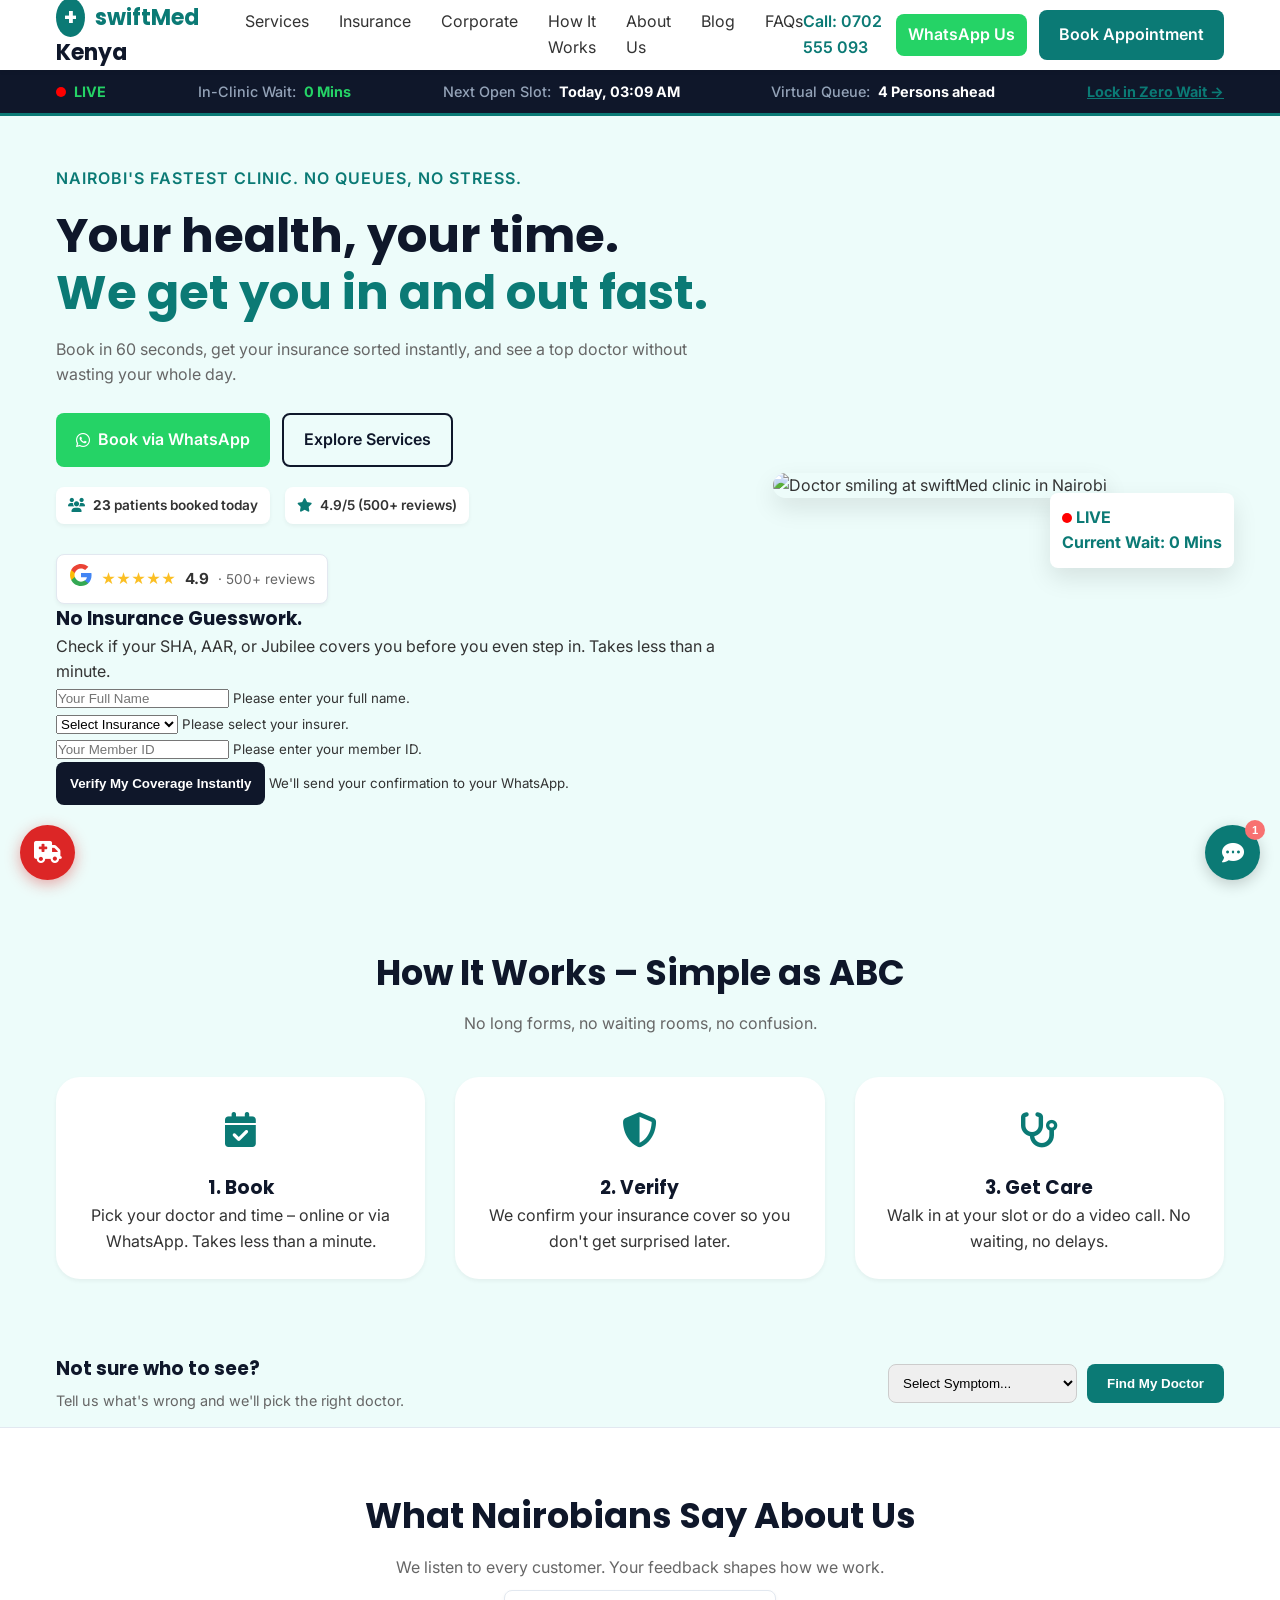
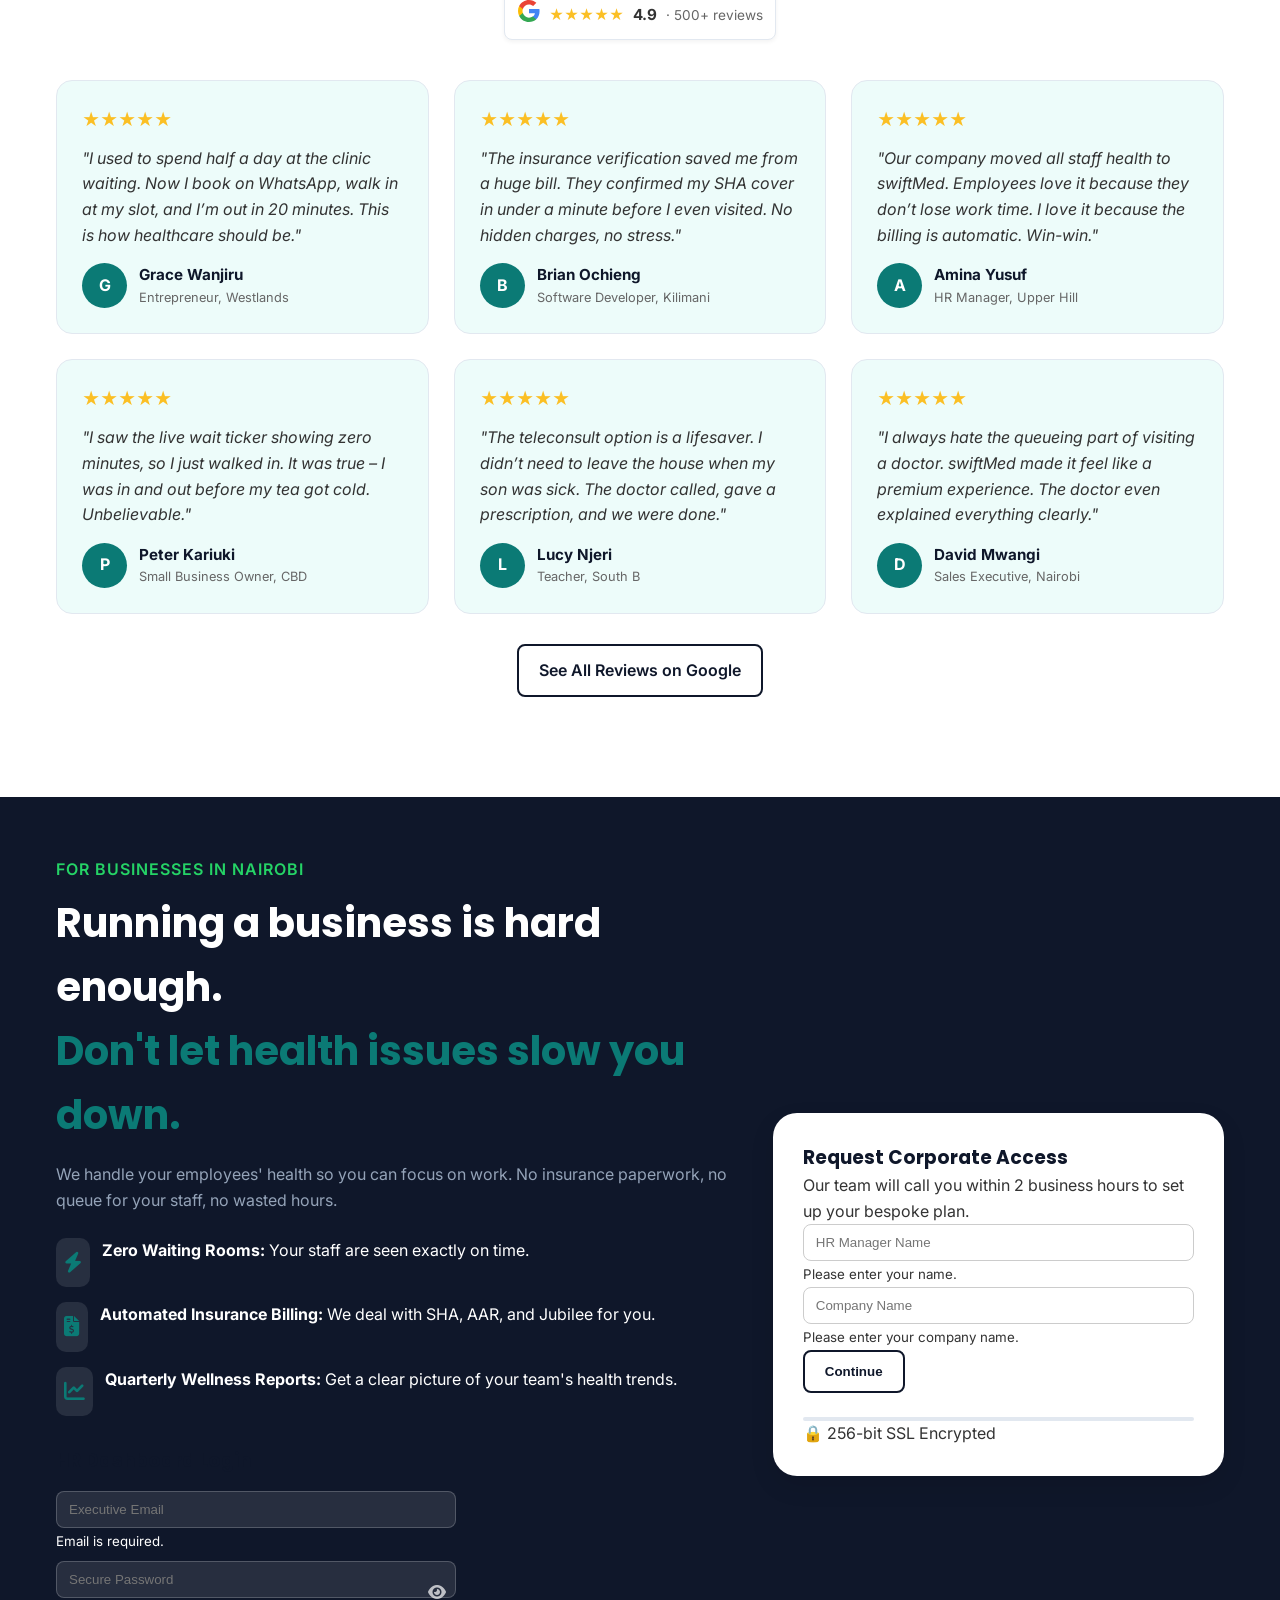
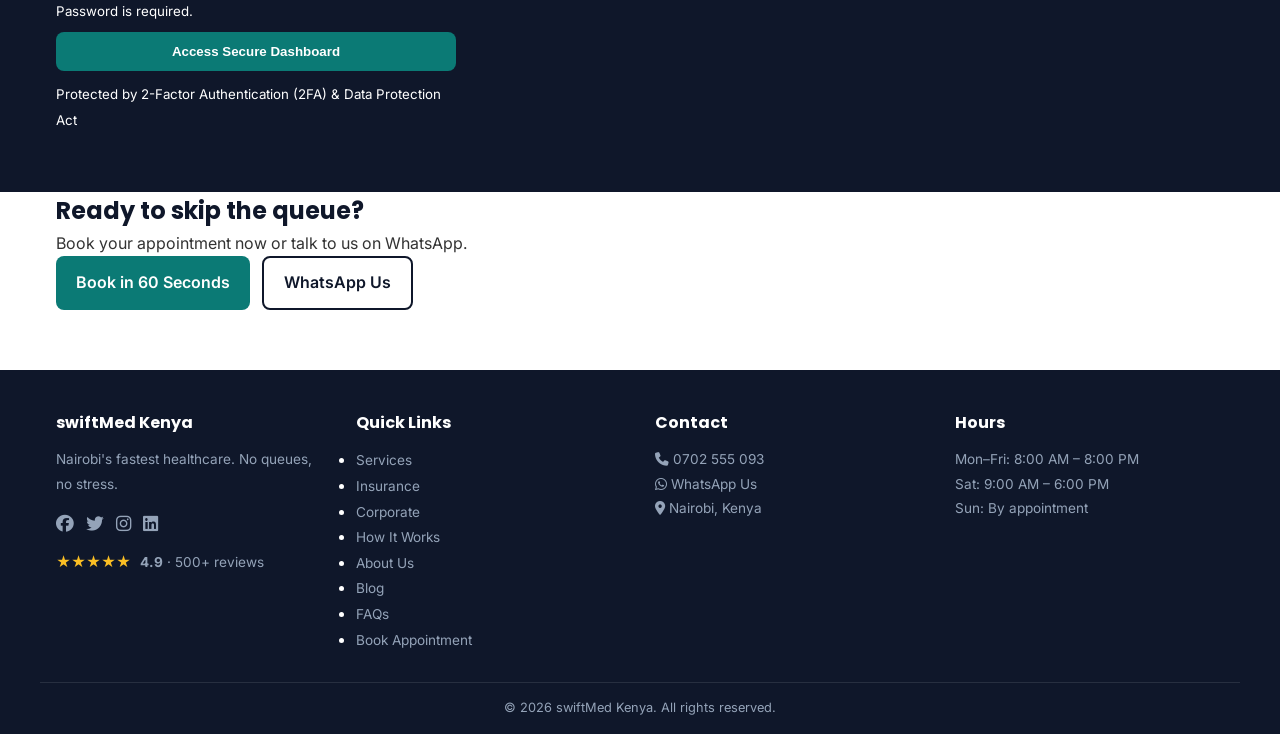
==== commit 7c6937d1: "Add files via upload" ====
--- a/index.html
+++ b/index.html
@@ -573,9 +573,9 @@
             <a href="tel:+254702555093" class="emergency-option call-option">
                 <i class="fa-solid fa-phone-volume"></i> Call Ambulance
             </a>
-            <a href="https://wa.me/254702555093?text=EMERGENCY%20AMBULANCE%20REQUEST" target="_blank" class="emergency-option wa-option">
-                <i class="fa-brands fa-whatsapp"></i> WhatsApp Location
-            </a>
+            <button class="emergency-option wa-option" onclick="sendEmergencyLocation()">
+                <i class="fa-brands fa-whatsapp"></i> Share Live Location
+            </button>
         </div>
         <button class="emergency-fab" aria-label="Emergency ambulance options" onclick="toggleEmergencyMenu()">
             <i class="fa-solid fa-truck-medical"></i>
--- a/styles.css
+++ b/styles.css
@@ -252,9 +252,12 @@
 @keyframes emergency-pulse { 0% { box-shadow: 0 0 0 0 rgba(220,38,38,0.6); } 70% { box-shadow: 0 0 0 15px rgba(220,38,38,0); } 100% { box-shadow: 0 0 0 0 rgba(220,38,38,0); } }
 .emergency-menu { display: none; flex-direction: column; gap: 8px; background: white; padding: 8px; border-radius: var(--radius-sm); box-shadow: var(--shadow-lg); border: 1px solid #fca5a5; }
 .emergency-menu.active { display: flex; }
-.emergency-option { display: flex; align-items: center; gap: 8px; padding: 8px 12px; border-radius: var(--radius-sm); font-weight: 600; color: white; text-decoration: none; font-size: 0.9rem; }
+.emergency-option { display: flex; align-items: center; gap: 8px; padding: 8px 12px; border-radius: var(--radius-sm); font-weight: 600; color: white; text-decoration: none; font-size: 0.9rem; width: 100%; text-align: left; }
 .call-option { background: #DC2626; }
 .wa-option { background: #25D366; }
+
+/* Added for button emergency-option */
+button.emergency-option { border: none; cursor: pointer; }
 
 /* Back to Top */
 #back-to-top { position: fixed; bottom: 85px; right: 20px; width: 38px; height: 38px; border-radius: 50%; background: var(--primary); color: white; border: none; font-size: 16px; cursor: pointer; display: none; z-index: 9997; box-shadow: var(--shadow-lg); transition: opacity 0.3s; }
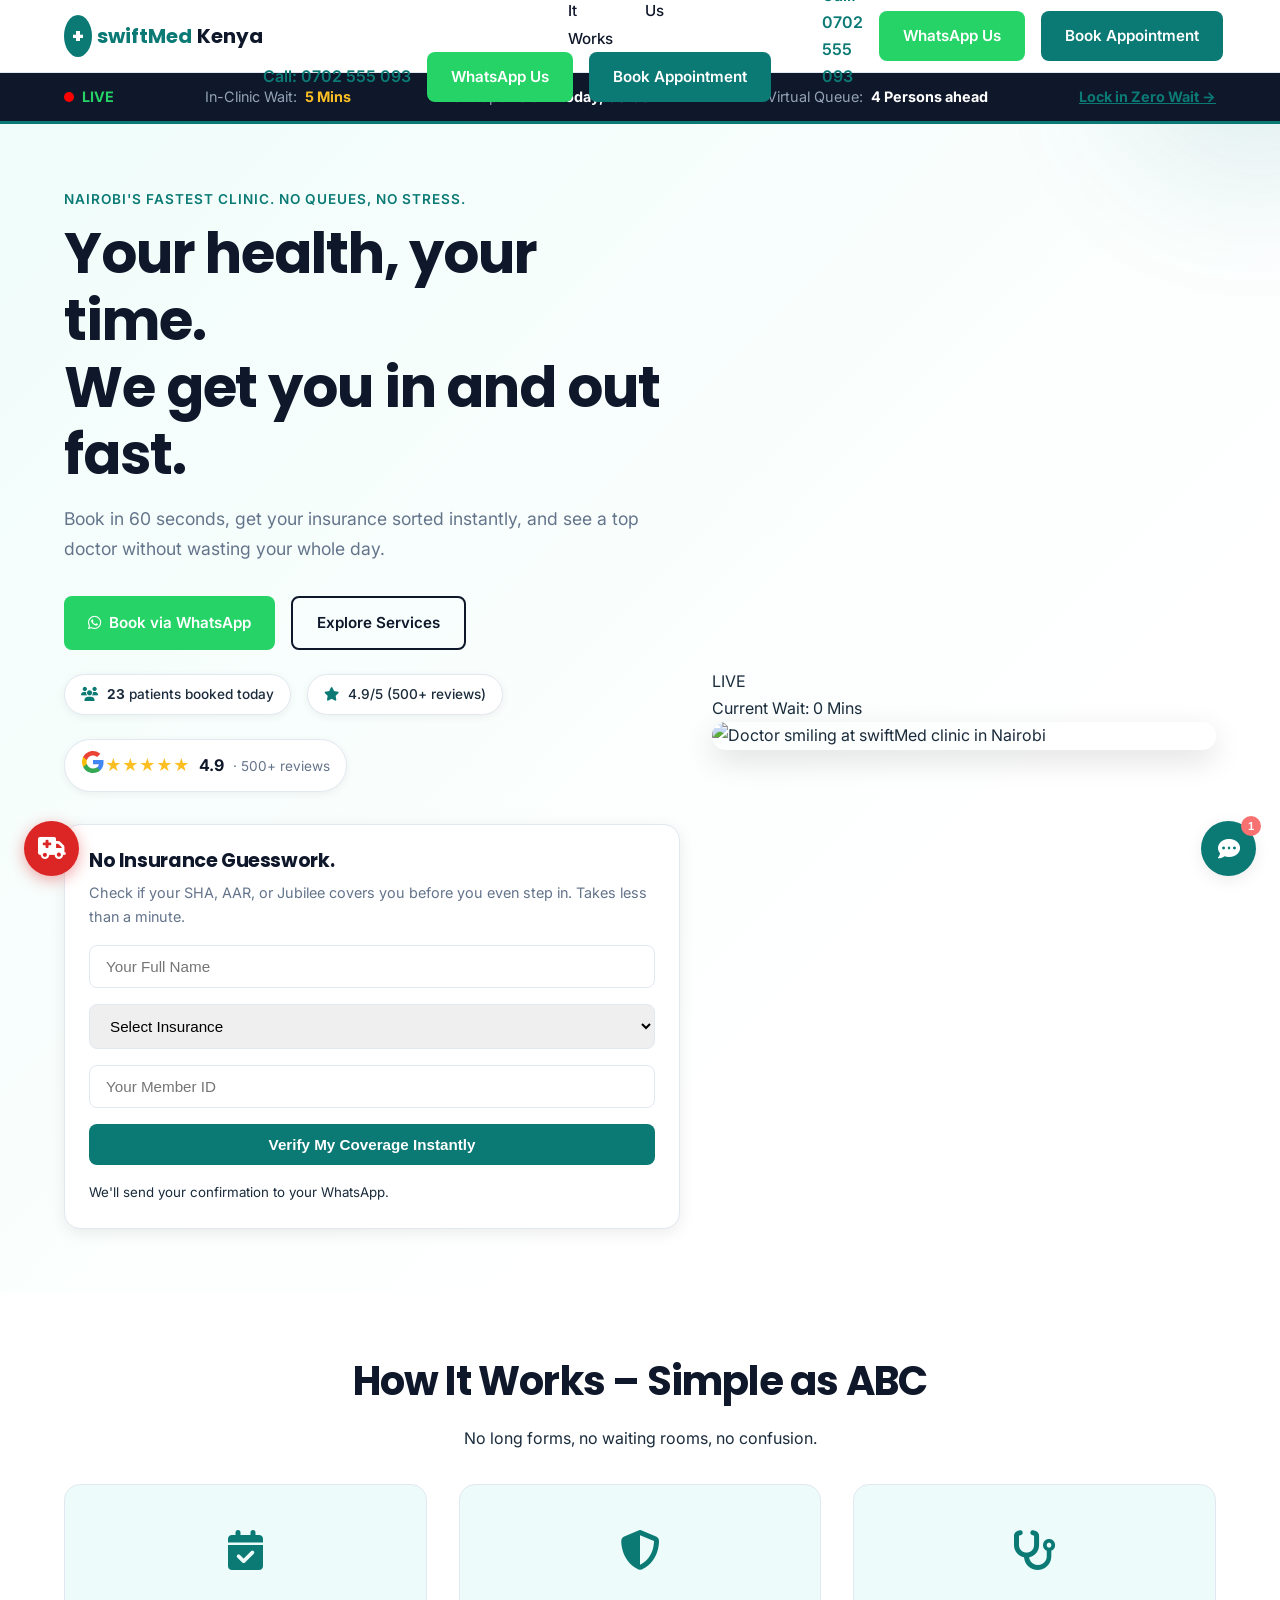
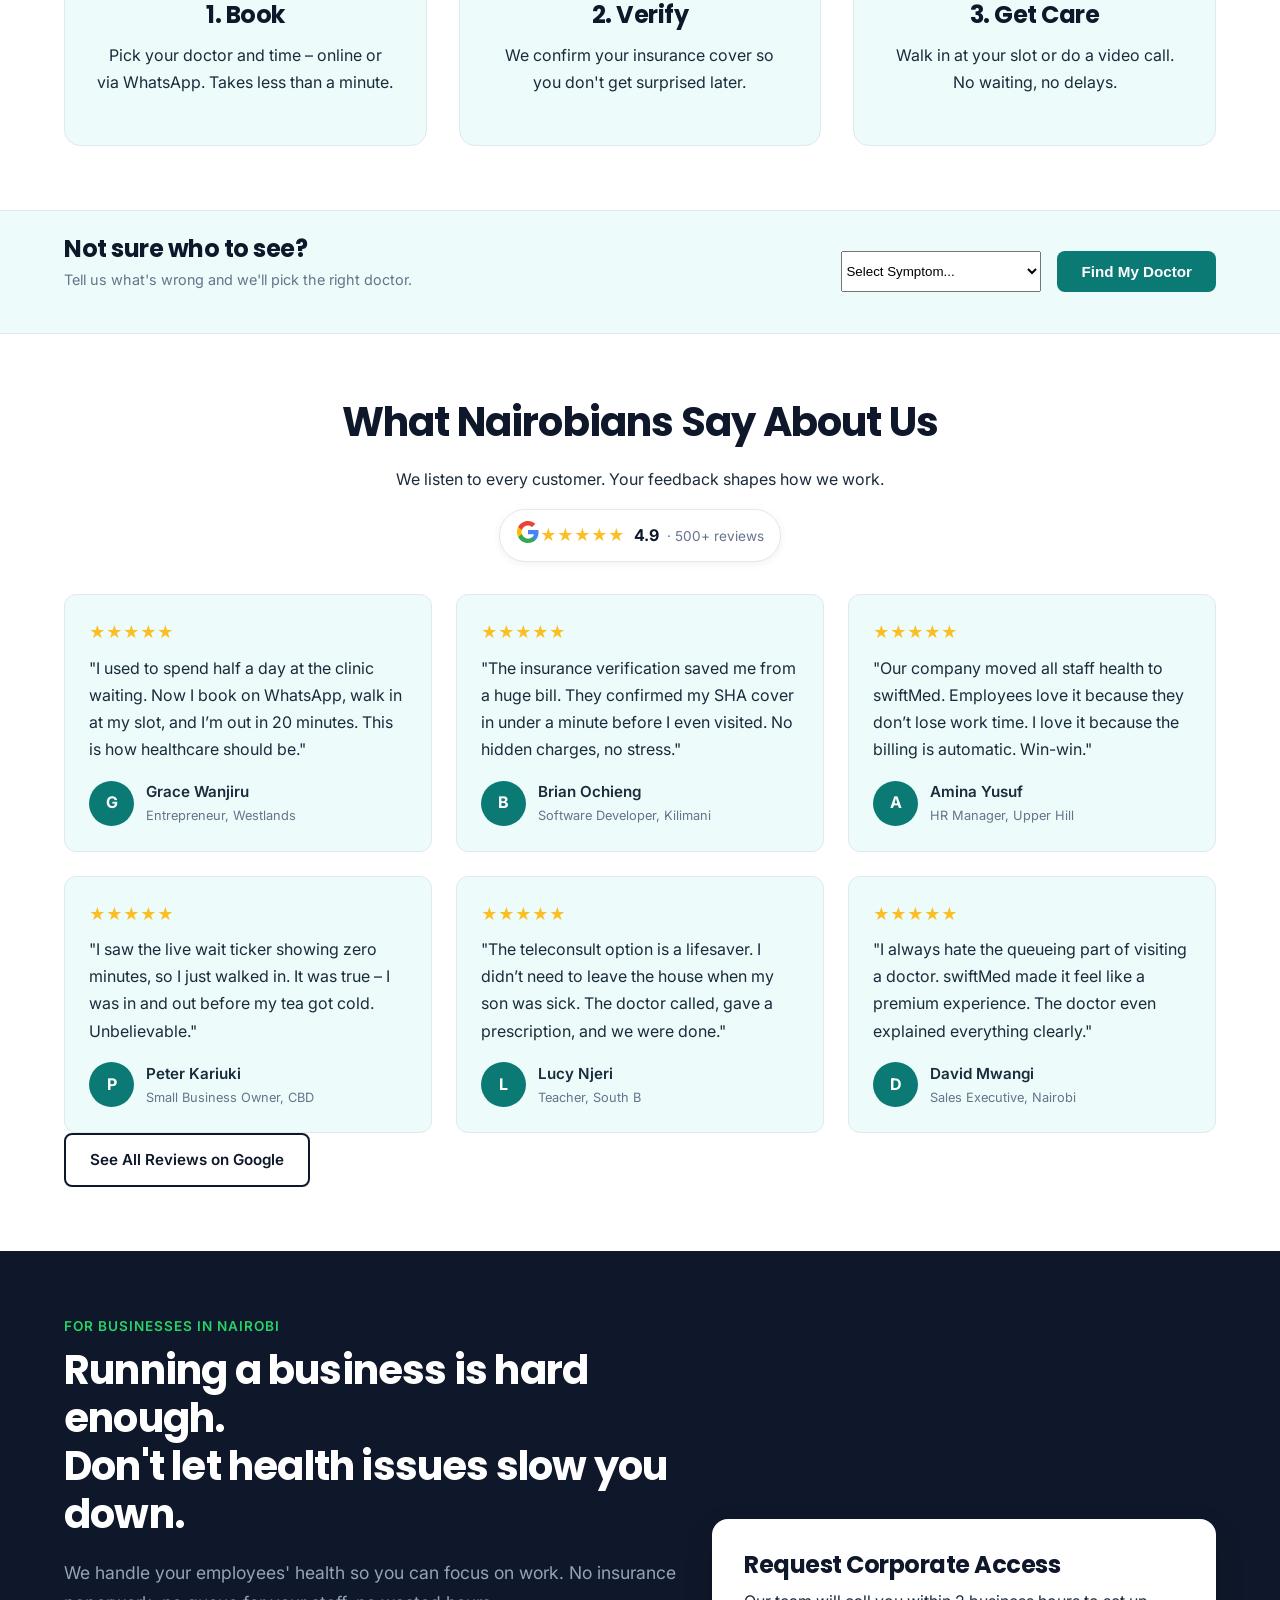
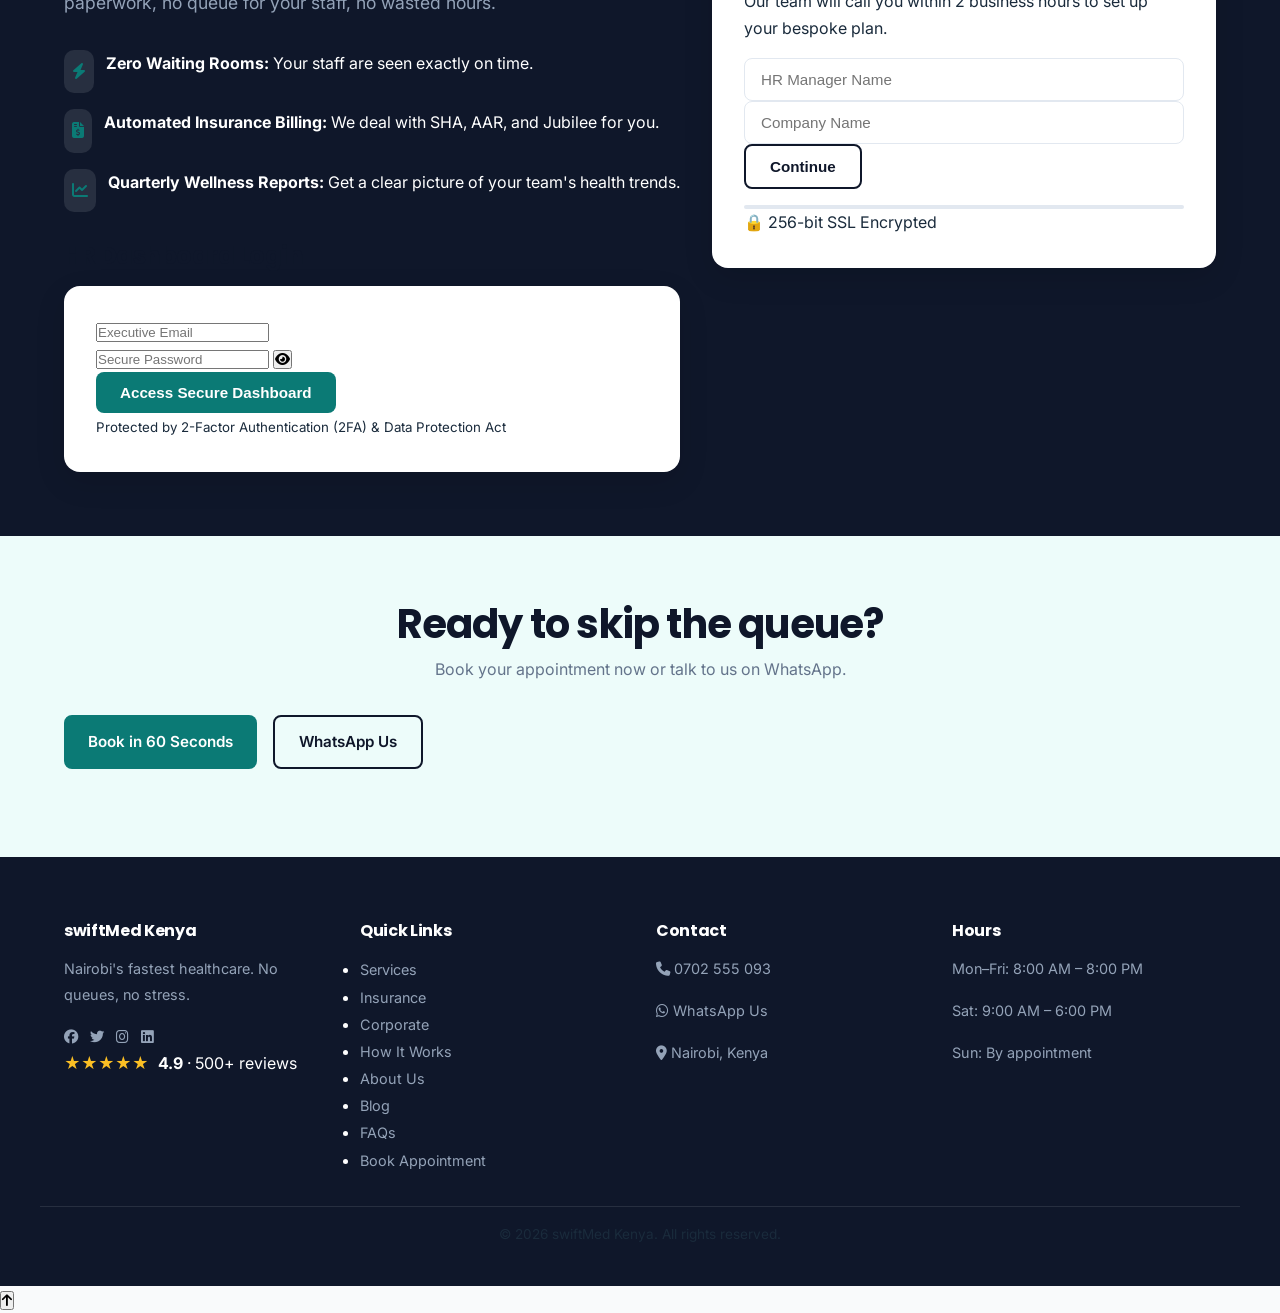
==== commit abf08e50: "Add files via upload" ====
--- a/index.html
+++ b/index.html
@@ -108,8 +108,15 @@
                     <li><a href="blog.html">Blog</a></li>
                     <li><a href="faq.html">FAQs</a></li>
                 </ul>
+                <!-- Mobile-only CTA inside nav -->
+                <div class="header-cta mobile-only" id="header-cta-mobile">
+                    <a href="tel:+254702555093" class="btn-phone">Call: 0702 555 093</a>
+                    <a href="https://wa.me/254702555093?text=Hi%20swiftMed%20Kenya,%20I%20want%20to%20book%20an%20appointment." target="_blank" class="btn-whatsapp">WhatsApp Us</a>
+                    <a href="#" class="btn-primary open-booking-modal">Book Appointment</a>
+                </div>
             </nav>
             
+            <!-- Desktop CTA -->
             <div class="header-cta" id="header-cta">
                 <a href="tel:+254702555093" class="btn-phone">Call: 0702 555 093</a>
                 <a href="https://wa.me/254702555093?text=Hi%20swiftMed%20Kenya,%20I%20want%20to%20book%20an%20appointment." target="_blank" class="btn-whatsapp">WhatsApp Us</a>
@@ -357,7 +364,7 @@
                         </div>
                         <button type="button" class="btn-secondary next-step">Continue</button>
                     </div>
-                    <div class="form-step" data-step="2" style="display:none;">
+                    <div class="form-step" data-step="2">
                         <div class="form-group">
                             <input type="tel" placeholder="Office Phone Number" required>
                             <small class="error-msg">Please enter a valid phone number.</small>
@@ -446,16 +453,28 @@
             <h2 id="booking-title" class="modal-title">Book Your Appointment</h2>
 
             <div class="booking-progress">
-                <span class="step-dot active" data-step="1">1</span>
+                <div class="step-group">
+                    <span class="step-dot active" data-step="1">1</span>
+                    <span class="step-label">Type</span>
+                </div>
                 <span class="step-line active"></span>
-                <span class="step-dot" data-step="2">2</span>
+                <div class="step-group">
+                    <span class="step-dot" data-step="2">2</span>
+                    <span class="step-label">Time</span>
+                </div>
                 <span class="step-line"></span>
-                <span class="step-dot" data-step="3">3</span>
+                <div class="step-group">
+                    <span class="step-dot" data-step="3">3</span>
+                    <span class="step-label">Pay</span>
+                </div>
                 <span class="step-line"></span>
-                <span class="step-dot" data-step="4">✓</span>
-            </div>
-
-            <div id="step-1" class="modal-step">
+                <div class="step-group">
+                    <span class="step-dot" data-step="4">✓</span>
+                    <span class="step-label">Done</span>
+                </div>
+            </div>
+
+            <div id="step-1" class="modal-step active">
                 <h3>Select Type & Doctor</h3>
                 <div class="type-select">
                     <button class="type-card" onclick="setApptType('in-clinic', this)">
@@ -469,7 +488,7 @@
                         <small>Video consultation</small>
                     </button>
                 </div>
-                <div class="doctor-select" style="margin-top: 15px;">
+                <div class="doctor-select mt-3">
                     <button class="doctor-card" onclick="setDoctor('Dr. Mwangi', this)">
                         <img src="https://via.placeholder.com/100" alt="Dr. Mwangi" loading="lazy">
                         <strong>Dr. Mwangi</strong>
@@ -491,10 +510,10 @@
                         <small>Dermatologist</small>
                     </button>
                 </div>
-                <button class="btn-primary" style="margin-top:15px" onclick="nextStep(2)">Continue</button>
-            </div>
-
-            <div id="step-2" class="modal-step" style="display:none">
+                <button class="btn-primary mt-3" onclick="nextStep(2)">Continue</button>
+            </div>
+
+            <div id="step-2" class="modal-step">
                 <h3>Select Date & Time</h3>
                 <div class="date-picker">
                     <label for="booking-date">Date</label>
@@ -506,7 +525,7 @@
                 </div>
                 <div class="time-slots" id="time-slots"></div>
 
-                <h3 style="margin-top:20px;">Patient Information</h3>
+                <h3 class="mt-3">Patient Information</h3>
                 <form id="patient-form" novalidate>
                     <div class="form-group">
                         <input type="text" id="patient-fullname" placeholder="Full Name" required>
@@ -524,13 +543,13 @@
                     </div>
                 </form>
 
-                <div style="margin-top:15px; display:flex; gap:10px;">
+                <div class="mt-3" style="display:flex; gap:10px;">
                     <button class="btn-secondary" onclick="nextStep(1)">Back</button>
                     <button class="btn-primary" onclick="nextStep(3)">Continue</button>
                 </div>
             </div>
 
-            <div id="step-3" class="modal-step" style="display:none">
+            <div id="step-3" class="modal-step">
                 <h3>Confirm & Pay</h3>
                 <div class="booking-summary">
                     <p><strong>Type:</strong> <span id="summary-type"></span></p>
@@ -551,17 +570,17 @@
                     </button>
                     <small style="display:block; margin-top:10px;">You'll receive a prompt to enter your PIN.</small>
                 </div>
-                <div style="margin-top:15px; display:flex; gap:10px;">
+                <div class="mt-3" style="display:flex; gap:10px;">
                     <button class="btn-secondary" onclick="nextStep(2)">Back</button>
                 </div>
             </div>
 
-            <div id="step-4" class="modal-step" style="display:none; text-align:center;">
+            <div id="step-4" class="modal-step text-center">
                 <i class="fa-solid fa-circle-check" style="font-size: 4rem; color: var(--primary); margin-bottom: 20px;"></i>
                 <h3>Appointment Confirmed!</h3>
                 <p>Your booking reference is:</p>
                 <div class="booking-ref" id="booking-ref">SM-2026-XXXXXX</div>
-                <p style="margin-top:15px;">Confirmation will be sent shortly.</p>
+                <p class="mt-3">Confirmation will be sent shortly.</p>
                 <button class="btn-primary" onclick="closeBookingModal()">Done</button>
             </div>
         </div>
--- a/styles.css
+++ b/styles.css
@@ -1,346 +1,1393 @@
+/* ============================================================
+   swiftMed Kenya – Production Stylesheet
+   Author: UI/UX Audit & Redesign
+   ============================================================ */
+
+/* ---------- 1. Design Tokens ---------- */
 :root {
   --primary: #0B7A75;
   --primary-dark: #085e5a;
+  --primary-light: #e6f4f3;
   --secondary: #0F172A;
-  --accent: #EDFCFA;
+  --secondary-light: #1e293b;
+  --accent: #edfcfa;
   --white: #ffffff;
-  --text-main: #333333;
-  --text-light: #666666;
-  --shadow-sm: 0 2px 4px rgba(0, 0, 0, 0.05);
-  --shadow-lg: 0 10px 25px rgba(0, 0, 0, 0.1);
+  --text-main: #1a2b3c;
+  --text-light: #64748b;
+  --text-ultralight: #94a3b8;
+  --border: #e2e8f0;
+  --shadow-sm: 0 2px 8px rgba(0, 0, 0, 0.06);
+  --shadow-md: 0 4px 16px rgba(0, 0, 0, 0.08);
+  --shadow-lg: 0 10px 30px rgba(0, 0, 0, 0.12);
   --radius-sm: 8px;
-  --radius-md: 16px;
-  --radius-lg: 24px;
-  --transition: 0.3s ease;
-}
-
-* { margin: 0; padding: 0; box-sizing: border-box; }
-html { scroll-behavior: smooth; }
-body { font-family: 'Inter', sans-serif; color: var(--text-main); line-height: 1.6; background-color: var(--white); overflow-x: hidden; }
-h1, h2, h3, h4 { font-family: 'Poppins', sans-serif; color: var(--secondary); word-wrap: break-word; }
-a { text-decoration: none; color: inherit; transition: var(--transition); }
-img { max-width: 100%; height: auto; }
-.container { max-width: 1200px; margin: 0 auto; padding: 0 16px; }
-
-/* Header */
-.site-header { position: sticky; top: 0; background: #fff; box-shadow: var(--shadow-sm); z-index: 1000; }
-.header-inner { display: flex; justify-content: space-between; align-items: center; height: 70px; }
-.logo { font-family: 'Poppins', sans-serif; font-weight: 700; font-size: 22px; color: var(--primary); }
-.logo-icon { background: var(--primary); color: white; padding: 4px 8px; border-radius: 50%; margin-right: 5px; }
-.logo-highlight { color: var(--secondary); }
-.hamburger { display: none; background: none; border: none; font-size: 22px; cursor: pointer; color: var(--secondary); padding: 5px; }
-nav ul { display: flex; list-style: none; gap: 30px; }
-nav ul li a:hover { color: var(--primary); }
-.header-cta { display: flex; align-items: center; gap: 12px; }
-.btn-phone { font-weight: 600; color: var(--primary); }
-.btn-whatsapp { background: #25D366; color: white; padding: 8px 12px; border-radius: var(--radius-sm); font-weight: 600; }
-.btn-whatsapp:hover { background: #1eb855; }
-
+  --radius-md: 12px;
+  --radius-lg: 16px;
+  --radius-xl: 24px;
+  --transition: all 0.3s cubic-bezier(0.25, 0.8, 0.25, 1);
+  --space-xs: 0.5rem;
+  --space-sm: 1rem;
+  --space-md: 1.5rem;
+  --space-lg: 2rem;
+  --space-xl: 4rem;
+  --space-2xl: 6rem;
+  --container-max: 1200px;
+  --font-body: 'Inter', system-ui, sans-serif;
+  --font-heading: 'Poppins', system-ui, sans-serif;
+}
+
+/* ---------- 2. Reset & Base ---------- */
+*,
+*::before,
+*::after {
+  margin: 0;
+  padding: 0;
+  box-sizing: border-box;
+}
+
+html {
+  scroll-behavior: smooth;
+  font-size: 16px;
+}
+
+body {
+  font-family: var(--font-body);
+  line-height: 1.7;
+  color: var(--text-main);
+  background: #f9fafb;
+  overflow-x: hidden;
+  -webkit-font-smoothing: antialiased;
+}
+
+h1, h2, h3, h4, h5, h6 {
+  font-family: var(--font-heading);
+  line-height: 1.2;
+  letter-spacing: -0.02em;
+  color: var(--secondary);
+  margin-bottom: 0.5em;
+}
+
+h1 { font-size: clamp(2.2rem, 5vw + 1rem, 3.5rem); }
+h2 { font-size: clamp(1.8rem, 4vw, 2.5rem); }
+h3 { font-size: clamp(1.2rem, 2vw, 1.5rem); }
+
+p {
+  margin-bottom: 1rem;
+  color: var(--text-main);
+}
+
+a {
+  text-decoration: none;
+  color: inherit;
+  transition: var(--transition);
+}
+
+img {
+  max-width: 100%;
+  height: auto;
+  display: block;
+}
+
+.container {
+  max-width: var(--container-max);
+  margin: 0 auto;
+  padding: 0 var(--space-md);
+}
+
+/* ---------- 3. Buttons ---------- */
+.btn,
+.btn-primary,
+.btn-secondary,
+.btn-verify,
+.btn-whatsapp,
+.btn-primary-whatsapp {
+  display: inline-flex;
+  align-items: center;
+  justify-content: center;
+  gap: 0.5rem;
+  padding: 0.75rem 1.5rem;
+  border-radius: var(--radius-sm);
+  font-weight: 600;
+  font-size: 0.95rem;
+  border: none;
+  cursor: pointer;
+  transition: var(--transition);
+  text-align: center;
+  white-space: nowrap;
+}
+
+.btn-primary,
+.btn-verify {
+  background: var(--primary);
+  color: var(--white);
+}
+
+.btn-primary:hover,
+.btn-verify:hover {
+  background: var(--primary-dark);
+  box-shadow: var(--shadow-md);
+  transform: translateY(-2px);
+}
+
+.btn-secondary {
+  background: transparent;
+  border: 2px solid var(--secondary);
+  color: var(--secondary);
+}
+
+.btn-secondary:hover {
+  background: var(--secondary);
+  color: var(--white);
+}
+
+.btn-whatsapp,
+.btn-primary-whatsapp {
+  background: #25D366;
+  color: var(--white);
+}
+
+.btn-whatsapp:hover,
+.btn-primary-whatsapp:hover {
+  background: #1eb855;
+}
+
+.btn:focus-visible,
+.btn-primary:focus-visible,
+.btn-secondary:focus-visible {
+  outline: 2px solid var(--primary);
+  outline-offset: 2px;
+}
+
+.btn:disabled {
+  opacity: 0.6;
+  cursor: not-allowed;
+  transform: none;
+}
+
+/* ---------- 4. Header & Navigation ---------- */
+.site-header {
+  position: sticky;
+  top: 0;
+  background: rgba(255, 255, 255, 0.95);
+  backdrop-filter: blur(8px);
+  border-bottom: 1px solid var(--border);
+  z-index: 1000;
+}
+
+.header-inner {
+  display: flex;
+  justify-content: space-between;
+  align-items: center;
+  height: 72px;
+}
+
+.logo {
+  font-family: var(--font-heading);
+  font-weight: 700;
+  font-size: 1.25rem;
+  color: var(--primary);
+  display: flex;
+  align-items: center;
+  gap: 0.3rem;
+}
+
+.logo-icon {
+  background: var(--primary);
+  color: var(--white);
+  padding: 4px 8px;
+  border-radius: 50%;
+  font-weight: 800;
+}
+
+.logo-highlight {
+  color: var(--secondary);
+}
+
+nav ul {
+  display: flex;
+  gap: 2rem;
+  list-style: none;
+}
+
+nav ul li a {
+  font-weight: 500;
+  font-size: 0.95rem;
+  color: var(--secondary);
+  position: relative;
+}
+
+nav ul li a::after {
+  content: '';
+  position: absolute;
+  bottom: -4px;
+  left: 0;
+  width: 0;
+  height: 2px;
+  background: var(--primary);
+  transition: width 0.3s ease;
+}
+
+nav ul li a:hover::after {
+  width: 100%;
+}
+
+.header-cta {
+  display: flex;
+  align-items: center;
+  gap: 1rem;
+}
+
+.btn-phone {
+  font-weight: 600;
+  color: var(--primary);
+}
+
+.hamburger {
+  display: none;
+  background: none;
+  border: none;
+  font-size: 1.5rem;
+  cursor: pointer;
+  color: var(--secondary);
+}
+
+/* Mobile menu transition */
 @media (max-width: 768px) {
-  .header-inner { height: 60px; }
-  .hamburger { display: block; }
-  nav#mobile-nav { display: none; position: absolute; top: 60px; left: 0; right: 0; background: white; box-shadow: 0 4px 10px rgba(0,0,0,0.1); padding: 20px; z-index: 999; }
-  nav#mobile-nav.open { display: block; }
-  nav ul { flex-direction: column; gap: 12px; }
-  .header-cta { display: none; position: static; padding: 12px 20px; box-shadow: none; margin-top: 8px; }
-  .header-cta.open { display: flex; flex-wrap: wrap; justify-content: center; }
-}
-
-/* Buttons */
-.btn-primary, .btn-secondary, .btn-verify, .btn-whatsapp { display: inline-flex; justify-content: center; align-items: center; text-align: center; white-space: nowrap; max-width: 100%; }
-.btn-primary { background: var(--primary); color: white; padding: 12px 20px; border-radius: var(--radius-sm); font-weight: 600; border: none; cursor: pointer; transition: var(--transition); }
-.btn-primary:hover { background: var(--primary-dark); }
-.btn-primary:disabled { background: #ccc; cursor: not-allowed; }
-.btn-secondary { border: 2px solid var(--secondary); color: var(--secondary); padding: 12px 20px; border-radius: var(--radius-sm); font-weight: 600; background: transparent; cursor: pointer; transition: var(--transition); }
-.btn-secondary:hover { background: var(--secondary); color: white; }
-.btn-verify { background: var(--secondary); color: white; padding: 14px; border-radius: var(--radius-sm); font-weight: 600; border: none; cursor: pointer; transition: var(--transition); }
-.btn-verify:hover { background: #1e293b; }
-.btn-verify:disabled { background: #ccc; cursor: not-allowed; }
-.spinner { margin-left: 8px; }
-
-/* New: Primary WhatsApp button */
-.btn-primary-whatsapp { background: #25D366; color: white; padding: 12px 20px; border-radius: var(--radius-sm); font-weight: 600; border: none; cursor: pointer; transition: var(--transition); display: inline-flex; align-items: center; gap: 8px; }
-.btn-primary-whatsapp:hover { background: #1eb855; }
-
-/* Hero */
-.hero { background: var(--accent); padding: 50px 0 80px; }
-.hero-content { display: grid; grid-template-columns: 1.2fr 0.8fr; gap: 40px; align-items: center; }
-.tagline { color: var(--primary); font-weight: 600; letter-spacing: 1px; text-transform: uppercase; }
-.hero-text h1 { font-size: clamp(1.9rem, 4.5vw + 1rem, 3rem); margin: 15px 0; line-height: 1.2; }
-.highlight { color: var(--primary); }
-.subtext { font-size: 1rem; color: var(--text-light); margin-bottom: 25px; }
-.hero-actions { display: flex; gap: 12px; margin-bottom: 20px; flex-wrap: wrap; }
-.hero-image { position: relative; }
-.live-badge { position: absolute; top: 20px; right: -10px; background: white; padding: 12px; border-radius: var(--radius-sm); box-shadow: var(--shadow-lg); font-weight: 700; color: var(--primary); }
-
-.hero-trust-badges { display: flex; gap: 15px; margin-bottom: 20px; flex-wrap: wrap; }
-.trust-badge { background: white; padding: 8px 12px; border-radius: var(--radius-sm); box-shadow: var(--shadow-sm); font-size: 0.85rem; font-weight: 600; color: var(--text-main); }
-.trust-badge i { color: var(--primary); margin-right: 5px; }
-
-.dot { display: inline-block; width: 10px; height: 10px; background: red; border-radius: 50%; animation: pulse 1.5s infinite; }
-@keyframes pulse { 0% { box-shadow: 0 0 0 0 rgba(255,0,0,0.7); } 70% { box-shadow: 0 0 0 10px rgba(255,0,0,0); } 100% { box-shadow: 0 0 0 0 rgba(255,0,0,0); } }
-
-/* Waitlist Ticker */
-.waitlist-ticker { background: var(--secondary); color: white; padding: 10px 0; border-bottom: 3px solid var(--primary); font-size: 0.9rem; box-shadow: var(--shadow-sm); }
-.ticker-inner { display: flex; justify-content: space-between; align-items: center; gap: 15px; flex-wrap: wrap; }
-.ticker-live-status { display: flex; align-items: center; gap: 8px; font-weight: 700; color: #25D366; white-space: nowrap; }
-.ticker-item { display: flex; gap: 8px; align-items: center; flex-wrap: wrap; }
-.ticker-label { color: #94a3b8; font-weight: 500; }
-.ticker-value { font-weight: 700; color: white; transition: color 0.3s ease; }
-.ticker-cta a { color: var(--primary); font-weight: 700; text-decoration: underline; white-space: nowrap; }
-@media (max-width: 768px) { .ticker-inner { justify-content: center; text-align: center; gap: 8px; } .ticker-mobile-hide { display: none; } .ticker-live-status { margin-bottom: 5px; } .ticker-item { justify-content: center; } }
-
-/* How It Works */
-.how-it-works { background: var(--accent); padding: 60px 0; }
-.steps-grid { display: grid; grid-template-columns: repeat(3, 1fr); gap: 30px; margin-top: 40px; }
-.step-card { background: white; padding: 25px; border-radius: var(--radius-lg); box-shadow: var(--shadow-sm); text-align: center; transition: var(--transition); min-width: 0; }
-.step-card:hover { transform: translateY(-5px); box-shadow: var(--shadow-lg); }
-.step-icon { font-size: 2.2rem; color: var(--primary); margin-bottom: 15px; }
-@media (max-width: 768px) { .steps-grid { grid-template-columns: 1fr; gap: 20px; } }
-
-/* Symptom Checker */
-.symptom-checker { background: var(--accent); padding: 15px 0; border-bottom: 1px solid #e2e8f0; }
-.checker-input { display: flex; gap: 10px; flex-wrap: wrap; }
-.checker-input select { padding: 10px; border: 1px solid #ccc; border-radius: var(--radius-sm); width: auto; flex-grow: 1; min-width: 150px; }
-@media (max-width: 768px) { .checker-input { flex-direction: column; } .checker-input select { width: 100%; } }
-
-/* Testimonials */
-.patient-voices { background: var(--white); padding: 60px 0; }
-.section-header { text-align: center; margin-bottom: 40px; }
-.section-header h2 { font-size: clamp(1.8rem, 4vw, 2.2rem); margin-bottom: 10px; }
-.section-header p { color: var(--text-light); max-width: 600px; margin: 0 auto; padding: 0 15px; }
-.testimonial-grid { display: grid; grid-template-columns: repeat(auto-fit, minmax(min(100%, 300px), 1fr)); gap: 25px; margin-bottom: 30px; }
-.testimonial-card { background: var(--accent); padding: 25px; border-radius: var(--radius-md); border: 1px solid #e2e8f0; transition: transform 0.3s ease, box-shadow 0.3s ease; opacity: 0; transform: translateY(20px); min-width: 0; }
-.testimonial-card.visible { opacity: 1; transform: translateY(0); }
-.testimonial-card:hover { transform: translateY(-5px) scale(1.02); box-shadow: var(--shadow-lg); }
-.testimonial-stars { color: #fbbf24; font-size: 1.1rem; margin-bottom: 12px; }
-.testimonial-quote { font-style: italic; margin-bottom: 15px; color: var(--text-main); }
-.testimonial-author { display: flex; align-items: center; gap: 12px; }
-.testimonial-avatar { width: 45px; height: 45px; border-radius: 50%; background: var(--primary); color: white; display: flex; justify-content: center; align-items: center; font-weight: bold; flex-shrink: 0; }
-.testimonial-name { font-weight: 700; color: var(--secondary); font-size: 0.95rem; }
-.testimonial-role { font-size: 0.8rem; color: var(--text-light); }
-.voices-cta { text-align: center; }
-
-/* Google Reviews Badge */
-.google-review-badge { margin-top: 10px; display: inline-block; }
-.google-badge-link { display: inline-flex; align-items: center; background: white; border: 1px solid #e2e8f0; border-radius: var(--radius-sm); padding: 8px 12px; box-shadow: var(--shadow-sm); text-decoration: none; transition: var(--transition); }
-.google-badge-link:hover { box-shadow: var(--shadow-lg); transform: translateY(-2px); }
-.google-logo { margin-right: 8px; }
-.google-stars { color: #fbbf24; font-size: 0.9rem; margin-right: 5px; }
-.google-rating { font-weight: 700; color: var(--text-main); font-size: 0.95rem; }
-.google-count { color: var(--text-light); font-size: 0.85rem; margin-left: 5px; }
-.center-badge { margin-top: 10px; display: flex; justify-content: center; }
-
-/* Corporate */
-.corporate-section { background: var(--secondary); color: white; padding: 60px 0; margin-top: 40px; }
-.corporate-content { display: grid; grid-template-columns: 1.2fr 0.8fr; gap: 40px; align-items: center; }
-.corporate-text .tagline { color: #25D366; margin-bottom: 8px; }
-.corporate-text h2 { color: white; font-size: clamp(1.8rem, 4vw, 2.5rem); margin-bottom: 15px; }
-.corporate-text .highlight { color: var(--primary); }
-.corporate-text .subtext { color: #94a3b8; margin-bottom: 25px; }
-.corporate-features { display: flex; flex-direction: column; gap: 15px; margin-bottom: 30px; }
-.feature-item { display: flex; gap: 12px; align-items: flex-start; }
-.feature-item .icon { font-size: 1.3rem; background: rgba(255,255,255,0.1); padding: 8px; border-radius: 10px; color: var(--primary); flex-shrink: 0; }
-.corporate-login-box { max-width: 400px; width: 100%; }
-#corp-login-form { display: flex; flex-direction: column; gap: 8px; margin-bottom: 10px; }
-#corp-login-form input { background: rgba(255,255,255,0.1); border: 1px solid rgba(255,255,255,0.2); color: white; padding: 10px 12px; border-radius: var(--radius-sm); width: 100%; }
-.password-wrapper { position: relative; }
-.toggle-password { position: absolute; right: 10px; top: 50%; transform: translateY(-50%); background: none; border: none; color: white; cursor: pointer; font-size: 1rem; opacity: 0.7; }
-.corporate-form-box { background: white; color: var(--text-main); padding: 30px; border-radius: var(--radius-lg); box-shadow: var(--shadow-lg); width: 100%; }
-#corp-access-form { display: flex; flex-direction: column; gap: 12px; }
-#corp-access-form input { padding: 10px 12px; border: 1px solid #ccc; border-radius: var(--radius-sm); width: 100%; }
-.form-progress { height: 4px; background: #e2e8f0; border-radius: 10px; margin-top: 12px; overflow: hidden; }
-.progress-bar { height: 100%; background: var(--primary); width: 0%; transition: width 0.3s ease; }
-.form-step { display: flex; flex-direction: column; gap: 12px; }
-@media (max-width: 768px) { .corporate-content { grid-template-columns: 1fr; } .corporate-form-box { padding: 25px; } }
-
-/* About Page Styles */
-.about-story { padding: 60px 0; background: var(--white); }
-.about-story-content { display: grid; grid-template-columns: 1fr 1fr; gap: 40px; align-items: center; }
-.about-text h2 { font-size: 2rem; margin-bottom: 20px; }
-.about-text p { margin-bottom: 15px; color: var(--text-main); line-height: 1.8; }
-.mission-vision { background: var(--accent); padding: 60px 0; }
-.mission-vision-grid { display: grid; grid-template-columns: 1fr 1fr; gap: 30px; }
-.mission-card, .vision-card { background: white; padding: 30px; border-radius: var(--radius-lg); box-shadow: var(--shadow-sm); text-align: center; }
-.card-icon { font-size: 2.5rem; color: var(--primary); margin-bottom: 15px; }
-.core-values { padding: 60px 0; background: var(--white); }
-.values-grid { display: grid; grid-template-columns: repeat(auto-fit, minmax(min(100%, 220px), 1fr)); gap: 20px; margin-top: 40px; }
-.value-card { background: var(--accent); border: 1px solid #e2e8f0; border-radius: var(--radius-md); padding: 20px; text-align: center; transition: var(--transition); }
-.value-card:hover { transform: translateY(-5px); box-shadow: var(--shadow-lg); }
-.value-icon { font-size: 2rem; color: var(--primary); margin-bottom: 10px; }
-.team-section { background: var(--accent); padding: 60px 0; }
-.team-grid { display: grid; grid-template-columns: repeat(auto-fit, minmax(min(100%, 260px), 1fr)); gap: 25px; margin-top: 40px; }
-.team-card { background: white; border-radius: var(--radius-lg); padding: 20px; text-align: center; box-shadow: var(--shadow-sm); transition: var(--transition); }
-.team-card:hover { transform: translateY(-5px); box-shadow: var(--shadow-lg); }
-.team-card img { width: 120px; height: 120px; border-radius: 50%; object-fit: cover; margin-bottom: 15px; border: 4px solid var(--accent); }
-.team-role { color: var(--primary); font-weight: 600; font-size: 0.9rem; margin-bottom: 10px; }
-.team-bio { font-size: 0.85rem; color: var(--text-light); margin-bottom: 15px; line-height: 1.5; }
-.accreditations { padding: 60px 0; background: var(--secondary); color: white; }
-.accreditations .section-header h2 { color: white; }
-.partner-logos { display: flex; justify-content: center; flex-wrap: wrap; gap: 15px; margin-top: 30px; }
-.partner-badge { background: white; color: var(--secondary); padding: 10px 20px; border-radius: var(--radius-sm); font-weight: 700; font-size: 0.9rem; box-shadow: var(--shadow-sm); }
-.partners-note { text-align: center; margin-top: 20px; font-size: 0.85rem; color: #94a3b8; }
-
-/* Blog Page Styles */
-.featured-post { background: var(--accent); padding: 40px 0; }
-.featured-post-content { display: grid; grid-template-columns: 1fr 1fr; gap: 30px; align-items: center; }
-.featured-text .featured-tag { background: var(--primary); color: white; padding: 4px 8px; border-radius: 4px; font-size: 0.7rem; font-weight: 700; letter-spacing: 1px; display: inline-block; margin-bottom: 10px; }
-.featured-text h2 { font-size: 1.8rem; margin-bottom: 15px; }
-.featured-text p { color: var(--text-main); line-height: 1.7; margin-bottom: 15px; }
-.post-meta { display: flex; gap: 15px; font-size: 0.8rem; color: var(--text-light); margin-bottom: 15px; flex-wrap: wrap; }
-.blog-grid-section { padding: 60px 0; background: var(--white); }
-.blog-grid { display: grid; grid-template-columns: repeat(auto-fill, minmax(300px, 1fr)); gap: 25px; margin-top: 40px; }
-.blog-card { border: 1px solid #e2e8f0; border-radius: var(--radius-md); overflow: hidden; background: white; transition: transform 0.3s, box-shadow 0.3s; }
-.blog-card:hover { transform: translateY(-5px); box-shadow: var(--shadow-lg); }
-.blog-card-image { position: relative; height: 180px; overflow: hidden; }
-.blog-card-image img { width: 100%; height: 100%; object-fit: cover; transition: transform 0.5s; }
-.blog-card:hover .blog-card-image img { transform: scale(1.1); }
-.blog-category { position: absolute; top: 10px; left: 10px; background: rgba(11, 122, 117, 0.9); color: white; padding: 4px 8px; border-radius: 4px; font-size: 0.75rem; font-weight: 600; }
-.blog-card-content { padding: 20px; }
-.blog-card-content h3 { font-size: 1.05rem; margin-bottom: 10px; }
-.blog-card-content h3 a { color: var(--secondary); transition: color 0.3s; }
-.blog-card-content h3 a:hover { color: var(--primary); }
-.blog-card-content p { font-size: 0.9rem; color: var(--text-light); line-height: 1.5; margin-bottom: 12px; }
-.read-more { display: inline-block; font-weight: 600; color: var(--primary); font-size: 0.9rem; transition: gap 0.3s; }
-.read-more i { transition: transform 0.3s; margin-left: 5px; }
-.read-more:hover i { transform: translateX(3px); }
-
-/* Booking Modal (3-step) */
-.modal-overlay { position: fixed; top: 0; left: 0; width: 100%; height: 100%; background: rgba(15, 23, 42, 0.8); display: none; justify-content: center; align-items: center; z-index: 10000; backdrop-filter: blur(5px); }
-.modal-overlay.active { display: flex; }
-.modal-content { background: white; padding: 25px; border-radius: var(--radius-lg); width: 100%; max-width: 500px; position: relative; box-shadow: var(--shadow-lg); max-height: 90vh; overflow-y: auto; }
-.modal-close { position: absolute; top: 10px; right: 12px; font-size: 22px; cursor: pointer; background: none; border: none; color: var(--text-light); z-index: 10; }
-.modal-title { margin-bottom: 15px; }
-.booking-progress { display: flex; justify-content: center; align-items: center; margin-bottom: 15px; }
-.step-dot { width: 28px; height: 28px; border-radius: 50%; background: #e2e8f0; color: #94a3b8; display: flex; justify-content: center; align-items: center; font-weight: 700; font-size: 0.8rem; }
-.step-dot.active { background: var(--primary); color: white; }
-.step-line { width: 35px; height: 3px; background: #e2e8f0; margin: 0 6px; }
-.step-line.active { background: var(--primary); }
-.type-select { display: grid; grid-template-columns: 1fr 1fr; gap: 12px; }
-.type-card { background: var(--accent); border: 2px solid #e2e8f0; border-radius: var(--radius-md); padding: 15px; text-align: center; cursor: pointer; transition: var(--transition); min-width: 0; }
-.type-card:hover { border-color: var(--primary); }
-.type-card.selected { border-color: var(--primary); background: var(--primary); color: white; }
-.type-card i { font-size: 1.8rem; margin-bottom: 8px; }
-.type-card span { display: block; font-weight: 700; margin-bottom: 4px; font-size: 0.95rem; }
-.type-card small { color: var(--text-light); font-size: 0.75rem; }
-.type-card.selected small { color: var(--accent); }
-.doctor-select { display: grid; grid-template-columns: repeat(2, 1fr); gap: 12px; }
-.doctor-card { border: 2px solid #ccc; border-radius: var(--radius-md); padding: 12px; cursor: pointer; background: white; transition: var(--transition); text-align: center; min-width: 0; }
-.doctor-card:hover { border-color: var(--primary); }
-.doctor-card.selected { border-color: var(--primary); background: var(--accent); transform: scale(1.02); }
-.doctor-card img { width: 60px; height: 60px; border-radius: 50%; margin-bottom: 8px; object-fit: cover; }
-.doctor-card strong { display: block; font-size: 0.85rem; margin-bottom: 4px; }
-.doctor-card small { color: var(--text-light); font-size: 0.7rem; }
-.date-picker { margin-bottom: 12px; }
-.date-picker label { display: block; margin-bottom: 4px; font-weight: 600; color: var(--secondary); }
-.date-picker select { width: 100%; padding: 10px; border: 1px solid #ccc; border-radius: var(--radius-sm); font-size: 0.95rem; }
-.time-slots { display: grid; grid-template-columns: repeat(3, 1fr); gap: 8px; }
-.slot-btn { padding: 10px; border: 2px solid #ccc; background: white; border-radius: var(--radius-sm); cursor: pointer; font-weight: 600; text-align: center; transition: var(--transition); font-size: 0.9rem; }
-.slot-btn:hover { border-color: var(--primary); }
-.slot-btn.selected { border-color: var(--primary); background: var(--accent); }
-.slot-btn.disabled { opacity: 0.5; cursor: not-allowed; }
-#patient-form { display: flex; flex-direction: column; gap: 12px; }
-#patient-form input, #patient-form textarea { width: 100%; padding: 10px 12px; border: 1px solid #ccc; border-radius: var(--radius-sm); font-size: 0.95rem; font-family: inherit; }
-.booking-summary { background: var(--accent); padding: 12px; border-radius: var(--radius-sm); margin-bottom: 12px; border-left: 4px solid var(--primary); }
-.booking-summary p { margin-bottom: 6px; font-size: 0.9rem; }
-.mpesa-card { text-align: center; padding: 15px; border: 2px dashed #25D366; border-radius: var(--radius-md); background: #f0fdf4; margin-bottom: 12px; }
-.booking-ref { font-size: 1.8rem; font-weight: 700; color: var(--primary); background: var(--accent); padding: 8px 16px; border-radius: var(--radius-sm); display: inline-block; margin: 15px 0; letter-spacing: 2px; }
-
-/* Emergency FAB */
-.emergency-fab-container { position: fixed; bottom: 20px; left: 20px; z-index: 9998; display: flex; flex-direction: column-reverse; align-items: flex-start; gap: 10px; }
-.emergency-fab { width: 55px; height: 55px; border-radius: 50%; background: #DC2626; color: white; border: none; font-size: 22px; cursor: pointer; box-shadow: 0 4px 15px rgba(220,38,38,0.4); transition: transform 0.3s ease; animation: emergency-pulse 2s infinite; }
-@keyframes emergency-pulse { 0% { box-shadow: 0 0 0 0 rgba(220,38,38,0.6); } 70% { box-shadow: 0 0 0 15px rgba(220,38,38,0); } 100% { box-shadow: 0 0 0 0 rgba(220,38,38,0); } }
-.emergency-menu { display: none; flex-direction: column; gap: 8px; background: white; padding: 8px; border-radius: var(--radius-sm); box-shadow: var(--shadow-lg); border: 1px solid #fca5a5; }
-.emergency-menu.active { display: flex; }
-.emergency-option { display: flex; align-items: center; gap: 8px; padding: 8px 12px; border-radius: var(--radius-sm); font-weight: 600; color: white; text-decoration: none; font-size: 0.9rem; width: 100%; text-align: left; }
-.call-option { background: #DC2626; }
-.wa-option { background: #25D366; }
-
-/* Added for button emergency-option */
-button.emergency-option { border: none; cursor: pointer; }
-
-/* Back to Top */
-#back-to-top { position: fixed; bottom: 85px; right: 20px; width: 38px; height: 38px; border-radius: 50%; background: var(--primary); color: white; border: none; font-size: 16px; cursor: pointer; display: none; z-index: 9997; box-shadow: var(--shadow-lg); transition: opacity 0.3s; }
-#back-to-top:hover { background: var(--primary-dark); }
-#back-to-top.show { display: block; }
-
-/* Recent Bookings Widget */
-.recent-bookings-widget { position: fixed; bottom: 100px; right: 20px; z-index: 9996; background: white; border-radius: var(--radius-md); border: 1px solid #e2e8f0; box-shadow: var(--shadow-lg); padding: 12px 15px; max-width: 280px; display: none; animation: slideInRight 0.3s ease-out; }
-.recent-bookings-widget.show { display: block; }
-.recent-bookings-header { font-size: 0.75rem; font-weight: 700; color: var(--text-light); margin-bottom: 8px; display: flex; align-items: center; gap: 5px; }
-.recent-bookings-header .dot { width: 8px; height: 8px; background: #25D366; animation: pulse 1.5s infinite; }
-.recent-bookings-content { font-size: 0.85rem; color: var(--text-main); }
-.recent-booking-item { margin-bottom: 2px; font-weight: 500; }
-.recent-booking-time { color: var(--text-light); font-size: 0.75rem; }
-
-/* Mobile Sticky CTA Bar */
-.mobile-cta-bar { display: none; position: fixed; bottom: 0; left: 0; right: 0; background: white; border-top: 1px solid #e2e8f0; box-shadow: 0 -4px 10px rgba(0,0,0,0.1); z-index: 9995; padding: 10px; padding-bottom: calc(10px + env(safe-area-inset-bottom)); }
-.mobile-cta-container { display: flex; gap: 10px; max-width: 400px; margin: 0 auto; }
-.mobile-cta-btn { flex: 1; display: flex; justify-content: center; align-items: center; gap: 8px; padding: 12px 15px; border-radius: 10px; font-weight: 600; font-size: 1rem; cursor: pointer; transition: transform 0.2s; text-align: center; text-decoration: none; }
-.mobile-cta-book { background: var(--primary); color: white; border: none; }
-.mobile-cta-whatsapp { background: #25D366; color: white; border: none; }
-@media (max-width: 768px) { .mobile-cta-bar { display: block; } #back-to-top { bottom: 80px; } .chat-toggle { bottom: 80px; } .chat-window { bottom: 160px; } .emergency-fab-container { bottom: 80px; } body { padding-bottom: 80px; } }
-
-/* Chat Widget */
-#chat-widget { position: fixed; bottom: 20px; right: 20px; z-index: 9999; font-family: 'Inter', sans-serif; }
-.chat-toggle { width: 55px; height: 55px; border-radius: 50%; background: var(--primary); color: white; border: none; font-size: 22px; cursor: pointer; box-shadow: 0 4px 15px rgba(0,0,0,0.2); transition: transform 0.3s; position: relative; display: flex; align-items: center; justify-content: center; }
-.chat-toggle:hover { transform: scale(1.1); background: var(--primary-dark); }
-.chat-badge { position: absolute; top: -5px; right: -5px; background: #f87171; color: white; border-radius: 50%; width: 20px; height: 20px; font-size: 0.7rem; font-weight: bold; display: flex; align-items: center; justify-content: center; animation: pulse 1.5s infinite; }
-.chat-window { position: fixed; bottom: 85px; right: 20px; width: 350px; max-width: calc(100vw - 40px); background: white; border-radius: var(--radius-md); box-shadow: 0 10px 25px rgba(0,0,0,0.2); display: none; flex-direction: column; overflow: hidden; max-height: 500px; }
-.chat-window.open { display: flex; animation: chatIn 0.3s ease-out; }
-@keyframes chatIn { from { opacity: 0; transform: translateY(20px); } to { opacity: 1; transform: translateY(0); } }
-.chat-header { background: var(--primary); color: white; padding: 12px 15px; display: flex; justify-content: space-between; align-items: center; font-weight: 600; }
-.chat-close { background: none; border: none; color: white; font-size: 18px; cursor: pointer; }
-.chat-body { padding: 15px; overflow-y: auto; flex-grow: 1; max-height: 300px; }
-.chat-message { margin-bottom: 10px; padding: 8px 12px; border-radius: var(--radius-sm); max-width: 80%; font-size: 0.9rem; line-height: 1.4; }
-.bot-message { background: #f1f5f9; color: var(--text-main); align-self: flex-start; }
-.chat-options { display: flex; flex-direction: column; gap: 6px; }
-.chat-option { background: var(--accent); border: 1px solid #e2e8f0; border-radius: var(--radius-sm); padding: 8px 10px; text-align: left; cursor: pointer; transition: background 0.3s, border-color 0.3s; font-size: 0.85rem; }
-.chat-option:hover { background: var(--primary); color: white; border-color: var(--primary); }
-.chat-input { display: flex; border-top: 1px solid #e2e8f0; padding: 8px; background: #f8fafc; }
-.chat-input input { flex: 1; border: 1px solid #e2e8f0; border-radius: var(--radius-sm); padding: 8px 12px; font-size: 0.9rem; outline: none; }
-.chat-input button { background: var(--primary); color: white; border: none; border-radius: var(--radius-sm); width: 40px; margin-left: 8px; cursor: pointer; transition: background 0.3s; }
-.chat-input button:hover { background: var(--primary-dark); }
-@media (max-width: 480px) { .chat-window { width: 100%; bottom: 0; right: 0; left: 0; border-radius: 0; max-height: 70vh; } }
-
-/* Toast */
-#toast-container { position: fixed; top: 15px; right: 15px; z-index: 9999; display: flex; flex-direction: column; gap: 8px; max-width: 90vw; }
-.toast { background: var(--secondary); color: white; padding: 12px 15px; border-radius: var(--radius-sm); border-left: 5px solid var(--primary); box-shadow: var(--shadow-lg); animation: slideIn 0.3s ease-out forwards; display: flex; align-items: center; gap: 8px; font-size: 0.9rem; word-wrap: break-word; }
-.toast.success { border-left-color: #25D366; }
-.toast.error { border-left-color: #f87171; }
-@keyframes slideIn { from { transform: translateX(100%); opacity: 0; } to { transform: translateX(0); opacity: 1; } }
-.toast.hide { animation: slideOut 0.3s ease-in forwards; }
-@keyframes slideOut { to { transform: translateX(100%); opacity: 0; } }
-
-/* Animations */
-.animate-on-scroll { opacity: 0; transform: translateY(30px); transition: opacity 0.6s ease, transform 0.6s ease; }
-.animate-on-scroll.visible { opacity: 1; transform: translateY(0); }
-.smooth-hover { transition: transform 0.3s ease, box-shadow 0.3s ease; }
-.smooth-hover:hover { transform: translateY(-5px); box-shadow: 0 8px 20px rgba(0,0,0,0.1); }
-
-/* Footer */
-.site-footer { background: var(--secondary); color: white; padding: 40px 0 15px; margin-top: 60px; }
-.footer-grid { display: grid; grid-template-columns: repeat(auto-fit, minmax(min(100%, 180px), 1fr)); gap: 30px; margin-bottom: 30px; }
-.footer-col h4 { color: white; margin-bottom: 12px; font-size: 1rem; }
-.footer-col p, .footer-col a { color: #94a3b8; font-size: 0.85rem; line-height: 1.8; word-wrap: break-word; }
-.footer-col a:hover { color: var(--primary); }
-.social-links { display: flex; gap: 12px; margin-top: 12px; }
-.social-links a { color: #94a3b8; font-size: 1.1rem; }
-.social-links a:hover { color: var(--primary); }
-.footer-rating { margin-top: 10px; color: #94a3b8; font-size: 0.85rem; }
-.footer-rating .google-stars { color: #fbbf24; }
-.footer-bottom { text-align: center; border-top: 1px solid rgba(255,255,255,0.1); padding-top: 15px; font-size: 0.8rem; color: #94a3b8; }
-@media (max-width: 480px) { .footer-grid { grid-template-columns: 1fr; gap: 20px; } }
-
-/* Media Queries */
+  .header-inner {
+    height: 60px;
+  }
+
+  .hamburger {
+    display: block;
+  }
+
+  nav#mobile-nav {
+    position: absolute;
+    top: 60px;
+    left: 0;
+    right: 0;
+    background: var(--white);
+    border-bottom: 1px solid var(--border);
+    box-shadow: var(--shadow-lg);
+    padding: var(--space-md);
+    display: none;
+    max-height: 0;
+    overflow: hidden;
+    transition: max-height 0.3s ease;
+  }
+
+  nav#mobile-nav.open {
+    display: block;
+    max-height: 500px;
+  }
+
+  nav ul {
+    flex-direction: column;
+    gap: 1rem;
+  }
+
+  .header-cta {
+    display: none;
+    position: static;
+    flex-direction: column;
+    gap: 0.75rem;
+    padding: var(--space-sm) 0;
+  }
+
+  .header-cta.open {
+    display: flex;
+  }
+}
+
+/* ---------- 5. Hero Section ---------- */
+.hero {
+  background: linear-gradient(135deg, #f0fdfa 0%, #ffffff 70%);
+  padding: var(--space-xl) 0;
+  position: relative;
+  overflow: hidden;
+}
+
+.hero::after {
+  content: '';
+  position: absolute;
+  top: -20%;
+  right: -10%;
+  width: 300px;
+  height: 300px;
+  background: rgba(11, 122, 117, 0.1);
+  border-radius: 50%;
+  filter: blur(60px);
+  z-index: 0;
+}
+
+.hero-content {
+  position: relative;
+  z-index: 1;
+  display: grid;
+  grid-template-columns: 1.1fr 0.9fr;
+  gap: var(--space-lg);
+  align-items: center;
+}
+
+.hero-text h1 {
+  margin-bottom: var(--space-sm);
+}
+
+.tagline {
+  color: var(--primary);
+  font-weight: 600;
+  letter-spacing: 1px;
+  text-transform: uppercase;
+  font-size: 0.85rem;
+  margin-bottom: 0.5rem;
+}
+
+.subtext {
+  color: var(--text-light);
+  font-size: 1.1rem;
+  margin-bottom: var(--space-lg);
+}
+
+.hero-actions {
+  display: flex;
+  gap: var(--space-sm);
+  flex-wrap: wrap;
+  margin-bottom: var(--space-md);
+}
+
+.hero-trust-badges {
+  display: flex;
+  flex-wrap: wrap;
+  gap: var(--space-sm);
+  margin-bottom: var(--space-md);
+}
+
+.trust-badge {
+  background: var(--white);
+  padding: 0.5rem 1rem;
+  border-radius: 50px;
+  box-shadow: var(--shadow-sm);
+  font-size: 0.85rem;
+  font-weight: 500;
+  border: 1px solid var(--border);
+}
+
+.trust-badge i {
+  color: var(--primary);
+  margin-right: 0.3rem;
+}
+
+.google-review-badge {
+  margin-top: var(--space-sm);
+}
+
+.google-badge-link {
+  display: inline-flex;
+  align-items: center;
+  background: var(--white);
+  border: 1px solid var(--border);
+  padding: 0.6rem 1rem;
+  border-radius: 50px;
+  box-shadow: var(--shadow-sm);
+  transition: var(--transition);
+}
+
+.google-badge-link:hover {
+  transform: translateY(-2px);
+  box-shadow: var(--shadow-md);
+}
+
+.google-stars {
+  color: #fbbf24;
+  margin-right: 0.3rem;
+}
+
+.google-rating {
+  font-weight: 700;
+  color: var(--secondary);
+}
+
+.google-count {
+  color: var(--text-light);
+  font-size: 0.85rem;
+  margin-left: 0.3rem;
+}
+
+.insurance-verify-widget {
+  background: var(--white);
+  border-radius: var(--radius-lg);
+  padding: var(--space-md);
+  box-shadow: var(--shadow-md);
+  border: 1px solid var(--border);
+  margin-top: var(--space-lg);
+}
+
+.insurance-verify-widget h3 {
+  font-size: 1.2rem;
+  margin-bottom: 0.5rem;
+}
+
+.insurance-verify-widget p {
+  color: var(--text-light);
+  font-size: 0.9rem;
+}
+
+.insurance-verify-widget form {
+  display: flex;
+  flex-direction: column;
+  gap: var(--space-sm);
+  margin-top: var(--space-sm);
+}
+
+.form-group {
+  position: relative;
+}
+
+.form-group input,
+.form-group select,
+.form-group textarea {
+  width: 100%;
+  padding: 0.75rem 1rem;
+  border: 1px solid var(--border);
+  border-radius: var(--radius-sm);
+  font-size: 0.95rem;
+  transition: border-color 0.2s, box-shadow 0.2s;
+}
+
+.form-group input:focus,
+.form-group select:focus,
+.form-group textarea:focus {
+  outline: none;
+  border-color: var(--primary);
+  box-shadow: 0 0 0 3px rgba(11, 122, 117, 0.1);
+}
+
+.error-msg {
+  color: #ef4444;
+  font-size: 0.8rem;
+  margin-top: 0.25rem;
+  display: none;
+}
+
+.error-msg.visible {
+  display: block;
+}
+
+/* ---------- 6. Live Ticker ---------- */
+.waitlist-ticker {
+  background: var(--secondary);
+  color: var(--white);
+  padding: 0.75rem 0;
+  border-bottom: 3px solid var(--primary);
+  font-size: 0.9rem;
+}
+
+.ticker-inner {
+  display: flex;
+  justify-content: space-between;
+  align-items: center;
+  gap: var(--space-sm);
+  flex-wrap: wrap;
+}
+
+.ticker-live-status {
+  display: flex;
+  align-items: center;
+  gap: 0.5rem;
+  font-weight: 700;
+  color: #25D366;
+}
+
+.dot {
+  width: 10px;
+  height: 10px;
+  border-radius: 50%;
+  background: red;
+  animation: pulse 1.5s infinite;
+}
+
+.ticker-item {
+  display: flex;
+  gap: 0.5rem;
+  align-items: center;
+}
+
+.ticker-label {
+  color: var(--text-ultralight);
+}
+
+.ticker-value {
+  font-weight: 700;
+}
+
+.ticker-cta a {
+  color: var(--primary);
+  text-decoration: underline;
+  font-weight: 700;
+}
+
 @media (max-width: 768px) {
-  .hero-content { grid-template-columns: 1fr; gap: 30px; }
-  .hero-image { margin-top: 30px; }
-  .live-badge { position: static; display: inline-block; margin-bottom: 10px; }
-  .hero-actions { flex-direction: column; }
-  .hero-actions .btn { width: 100%; }
-  .steps-grid { grid-template-columns: 1fr; gap: 20px; }
-  .about-story-content, .mission-vision-grid { grid-template-columns: 1fr; gap: 30px; }
-  .featured-post-content { grid-template-columns: 1fr; }
-  .blog-grid { grid-template-columns: 1fr; }
-}+  .ticker-inner {
+    justify-content: center;
+    text-align: center;
+    gap: 0.5rem;
+  }
+
+  .ticker-mobile-hide {
+    display: none;
+  }
+}
+
+/* ---------- 7. How It Works ---------- */
+.how-it-works {
+  background: var(--white);
+  padding: var(--space-xl) 0;
+}
+
+.steps-grid {
+  display: grid;
+  grid-template-columns: repeat(3, 1fr);
+  gap: var(--space-lg);
+  margin-top: var(--space-lg);
+}
+
+.step-card {
+  background: var(--accent);
+  padding: var(--space-lg);
+  border-radius: var(--radius-lg);
+  border: 1px solid var(--border);
+  text-align: center;
+  transition: var(--transition);
+}
+
+.step-card:hover {
+  transform: translateY(-5px);
+  box-shadow: var(--shadow-md);
+  border-color: var(--primary);
+}
+
+.step-icon {
+  font-size: 2.5rem;
+  color: var(--primary);
+  margin-bottom: var(--space-sm);
+}
+
+@media (max-width: 768px) {
+  .steps-grid {
+    grid-template-columns: 1fr;
+    gap: var(--space-md);
+  }
+}
+
+/* ---------- 8. Symptom Checker ---------- */
+.symptom-checker {
+  background: var(--accent);
+  border-top: 1px solid var(--border);
+  border-bottom: 1px solid var(--border);
+  padding: var(--space-md) 0;
+}
+
+.checker-input {
+  display: flex;
+  gap: var(--space-sm);
+  flex-wrap: wrap;
+}
+
+.checker-input select {
+  flex: 1;
+  min-width: 200px;
+}
+
+@media (max-width: 768px) {
+  .checker-input {
+    flex-direction: column;
+  }
+}
+
+/* ---------- 9. Testimonials ---------- */
+.patient-voices {
+  background: var(--white);
+  padding: var(--space-xl) 0;
+}
+
+.section-header {
+  text-align: center;
+  margin-bottom: var(--space-lg);
+}
+
+.testimonial-grid {
+  display: grid;
+  grid-template-columns: repeat(auto-fit, minmax(min(100%, 300px), 1fr));
+  gap: var(--space-md);
+}
+
+.testimonial-card {
+  background: var(--accent);
+  border-radius: var(--radius-md);
+  padding: var(--space-md);
+  border: 1px solid var(--border);
+  transition: var(--transition);
+  opacity: 0;
+  transform: translateY(20px);
+}
+
+.testimonial-card.visible {
+  opacity: 1;
+  transform: translateY(0);
+}
+
+.testimonial-card:hover {
+  box-shadow: var(--shadow-md);
+  border-color: var(--primary);
+}
+
+.testimonial-stars {
+  color: #fbbf24;
+  margin-bottom: 0.5rem;
+}
+
+.testimonial-author {
+  display: flex;
+  align-items: center;
+  gap: 0.75rem;
+}
+
+.testimonial-avatar {
+  width: 45px;
+  height: 45px;
+  border-radius: 50%;
+  background: var(--primary);
+  color: var(--white);
+  display: flex;
+  align-items: center;
+  justify-content: center;
+  font-weight: 700;
+}
+
+.testimonial-name {
+  font-weight: 600;
+  font-size: 0.95rem;
+}
+
+.testimonial-role {
+  font-size: 0.8rem;
+  color: var(--text-light);
+}
+
+/* ---------- 10. Corporate ---------- */
+.corporate-section {
+  background: var(--secondary);
+  color: var(--white);
+  padding: var(--space-xl) 0;
+}
+
+.corporate-content {
+  display: grid;
+  grid-template-columns: 1.1fr 0.9fr;
+  gap: var(--space-lg);
+  align-items: center;
+}
+
+.corporate-text .tagline {
+  color: #25D366;
+}
+
+.corporate-text h2 {
+  color: var(--white);
+}
+
+.corporate-text .subtext {
+  color: var(--text-ultralight);
+}
+
+.corporate-features {
+  display: flex;
+  flex-direction: column;
+  gap: var(--space-sm);
+}
+
+.feature-item {
+  display: flex;
+  align-items: flex-start;
+  gap: 0.75rem;
+}
+
+.feature-item .icon {
+  background: rgba(255, 255, 255, 0.1);
+  padding: 0.5rem;
+  border-radius: 10px;
+  color: var(--primary);
+}
+
+.corporate-login-box,
+.corporate-form-box {
+  background: var(--white);
+  color: var(--text-main);
+  border-radius: var(--radius-lg);
+  padding: var(--space-lg);
+  box-shadow: var(--shadow-lg);
+}
+
+.corporate-form-box h3 {
+  margin-bottom: 0.5rem;
+}
+
+.form-progress {
+  height: 4px;
+  background: var(--border);
+  border-radius: 10px;
+  margin-top: var(--space-sm);
+  overflow: hidden;
+}
+
+.progress-bar {
+  height: 100%;
+  background: var(--primary);
+  transition: width 0.3s ease;
+}
+
+.form-step {
+  display: none;
+}
+
+.form-step.active {
+  display: block;
+}
+
+@media (max-width: 768px) {
+  .corporate-content {
+    grid-template-columns: 1fr;
+  }
+}
+
+/* ---------- 11. CTA Banner ---------- */
+.cta-banner {
+  background: var(--accent);
+  padding: var(--space-xl) 0;
+  text-align: center;
+}
+
+.cta-banner h2 {
+  margin-bottom: 0.5rem;
+}
+
+.cta-banner p {
+  color: var(--text-light);
+  margin-bottom: var(--space-lg);
+}
+
+/* ---------- 12. Footer ---------- */
+.site-footer {
+  background: var(--secondary);
+  color: var(--white);
+  padding: var(--space-xl) 0 var(--space-md);
+}
+
+.footer-grid {
+  display: grid;
+  grid-template-columns: repeat(auto-fit, minmax(200px, 1fr));
+  gap: var(--space-lg);
+  margin-bottom: var(--space-lg);
+}
+
+.footer-col h4 {
+  color: var(--white);
+  margin-bottom: var(--space-sm);
+  font-size: 1rem;
+}
+
+.footer-col p,
+.footer-col a {
+  color: var(--text-ultralight);
+  font-size: 0.9rem;
+  line-height: 1.8;
+}
+
+.footer-col a:hover {
+  color: var(--primary);
+}
+
+.social-links {
+  display: flex;
+  gap: 0.75rem;
+  margin-top: var(--space-sm);
+}
+
+.footer-bottom {
+  border-top: 1px solid rgba(255, 255, 255, 0.1);
+  padding-top: var(--space-sm);
+  text-align: center;
+  font-size: 0.85rem;
+  color: var(--text-ultralight);
+}
+
+/* ---------- 13. Booking Modal ---------- */
+.modal-overlay {
+  position: fixed;
+  inset: 0;
+  background: rgba(15, 23, 42, 0.7);
+  backdrop-filter: blur(5px);
+  display: none;
+  justify-content: center;
+  align-items: center;
+  z-index: 10000;
+}
+
+.modal-overlay.active {
+  display: flex;
+}
+
+.modal-content {
+  background: var(--white);
+  border-radius: var(--radius-xl);
+  width: min(500px, 95vw);
+  max-height: 90vh;
+  overflow-y: auto;
+  padding: var(--space-lg);
+  box-shadow: var(--shadow-lg);
+  position: relative;
+}
+
+.modal-close {
+  position: absolute;
+  top: 1rem;
+  right: 1rem;
+  background: none;
+  border: none;
+  font-size: 1.5rem;
+  color: var(--text-light);
+  cursor: pointer;
+  z-index: 10;
+}
+
+.booking-progress {
+  display: flex;
+  align-items: center;
+  justify-content: center;
+  gap: 0.5rem;
+  margin-bottom: var(--space-md);
+}
+
+.step-dot {
+  width: 28px;
+  height: 28px;
+  border-radius: 50%;
+  background: var(--border);
+  color: var(--text-light);
+  display: flex;
+  align-items: center;
+  justify-content: center;
+  font-size: 0.8rem;
+  font-weight: 600;
+}
+
+.step-dot.active {
+  background: var(--primary);
+  color: var(--white);
+}
+
+.step-line {
+  width: 40px;
+  height: 3px;
+  background: var(--border);
+}
+
+.step-line.active {
+  background: var(--primary);
+}
+
+.modal-step {
+  display: none;
+}
+
+.modal-step.active {
+  display: block;
+}
+
+.type-select,
+.doctor-select {
+  display: grid;
+  grid-template-columns: 1fr 1fr;
+  gap: var(--space-sm);
+  margin-bottom: var(--space-sm);
+}
+
+.type-card,
+.doctor-card {
+  background: var(--white);
+  border: 2px solid var(--border);
+  border-radius: var(--radius-md);
+  padding: var(--space-sm);
+  text-align: center;
+  cursor: pointer;
+  transition: var(--transition);
+}
+
+.type-card:hover,
+.doctor-card:hover {
+  border-color: var(--primary);
+}
+
+.type-card.selected,
+.doctor-card.selected {
+  border-color: var(--primary);
+  background: var(--primary-light);
+}
+
+.time-slots {
+  display: grid;
+  grid-template-columns: repeat(3, 1fr);
+  gap: var(--space-xs);
+  margin-bottom: var(--space-sm);
+}
+
+.slot-btn {
+  padding: 0.5rem;
+  border: 2px solid var(--border);
+  background: var(--white);
+  border-radius: var(--radius-sm);
+  cursor: pointer;
+  font-weight: 600;
+  transition: var(--transition);
+}
+
+.slot-btn:hover:not(:disabled) {
+  border-color: var(--primary);
+}
+
+.slot-btn.selected {
+  border-color: var(--primary);
+  background: var(--primary-light);
+}
+
+.slot-btn.disabled {
+  opacity: 0.5;
+  cursor: not-allowed;
+}
+
+.booking-summary {
+  background: var(--accent);
+  border-left: 4px solid var(--primary);
+  padding: var(--space-sm);
+  border-radius: var(--radius-sm);
+  margin-bottom: var(--space-sm);
+}
+
+.mpesa-card {
+  border: 2px dashed #25D366;
+  background: #f0fdf4;
+  border-radius: var(--radius-md);
+  padding: var(--space-md);
+  text-align: center;
+  margin-bottom: var(--space-sm);
+}
+
+.booking-ref {
+  font-size: 1.5rem;
+  font-weight: 700;
+  color: var(--primary);
+  background: var(--accent);
+  padding: 0.5rem 1rem;
+  border-radius: var(--radius-sm);
+  display: inline-block;
+  margin: var(--space-sm) 0;
+  letter-spacing: 2px;
+}
+
+/* ---------- 14. Emergency FAB ---------- */
+.emergency-fab-container {
+  position: fixed;
+  bottom: var(--space-md);
+  left: var(--space-md);
+  z-index: 9998;
+  display: flex;
+  flex-direction: column-reverse;
+  align-items: flex-start;
+  gap: var(--space-sm);
+}
+
+.emergency-fab {
+  width: 55px;
+  height: 55px;
+  border-radius: 50%;
+  background: #dc2626;
+  color: var(--white);
+  border: none;
+  font-size: 22px;
+  cursor: pointer;
+  box-shadow: 0 4px 15px rgba(220, 38, 38, 0.4);
+  transition: transform 0.3s ease;
+  animation: emergency-pulse 2s infinite;
+}
+
+.emergency-menu {
+  display: none;
+  flex-direction: column;
+  gap: 0.5rem;
+  background: var(--white);
+  padding: 0.5rem;
+  border-radius: var(--radius-sm);
+  box-shadow: var(--shadow-md);
+  border: 1px solid #fca5a5;
+  transform: translateY(10px);
+  transition: opacity 0.3s, transform 0.3s;
+}
+
+.emergency-menu.active {
+  display: flex;
+  opacity: 1;
+  transform: translateY(0);
+}
+
+.emergency-option {
+  display: flex;
+  align-items: center;
+  gap: 0.5rem;
+  padding: 0.5rem 1rem;
+  border-radius: var(--radius-sm);
+  font-weight: 600;
+  color: var(--white);
+  text-decoration: none;
+  font-size: 0.9rem;
+  cursor: pointer;
+}
+
+.call-option {
+  background: #dc2626;
+}
+
+.wa-option {
+  background: #25D366;
+}
+
+/* ---------- 15. Recent Bookings Widget ---------- */
+.recent-bookings-widget {
+  position: fixed;
+  bottom: 100px;
+  right: var(--space-md);
+  background: var(--white);
+  border-radius: var(--radius-md);
+  border: 1px solid var(--border);
+  box-shadow: var(--shadow-md);
+  padding: var(--space-sm);
+  max-width: 280px;
+  display: none;
+  animation: slideInRight 0.3s ease-out;
+}
+
+.recent-bookings-widget.show {
+  display: block;
+}
+
+.recent-bookings-header {
+  font-size: 0.75rem;
+  font-weight: 700;
+  color: var(--text-light);
+  margin-bottom: 0.5rem;
+  display: flex;
+  align-items: center;
+  gap: 0.3rem;
+}
+
+.recent-bookings-content {
+  font-size: 0.85rem;
+}
+
+.recent-booking-item {
+  margin-bottom: 0.3rem;
+}
+
+.recent-booking-time {
+  color: var(--text-light);
+  font-size: 0.75rem;
+}
+
+/* ---------- 16. Mobile Sticky CTA ---------- */
+.mobile-cta-bar {
+  display: none;
+  position: fixed;
+  bottom: 0;
+  left: 0;
+  right: 0;
+  background: var(--white);
+  border-top: 1px solid var(--border);
+  box-shadow: 0 -4px 10px rgba(0, 0, 0, 0.1);
+  z-index: 9995;
+  padding: 0.75rem;
+  padding-bottom: calc(0.75rem + env(safe-area-inset-bottom));
+}
+
+.mobile-cta-container {
+  display: flex;
+  gap: 0.75rem;
+}
+
+.mobile-cta-btn {
+  flex: 1;
+  display: flex;
+  align-items: center;
+  justify-content: center;
+  gap: 0.5rem;
+  padding: 0.75rem;
+  border-radius: 10px;
+  font-weight: 600;
+  font-size: 1rem;
+  cursor: pointer;
+  border: none;
+  transition: transform 0.2s;
+}
+
+.mobile-cta-book {
+  background: var(--primary);
+  color: var(--white);
+}
+
+.mobile-cta-whatsapp {
+  background: #25D366;
+  color: var(--white);
+}
+
+@media (max-width: 768px) {
+  .mobile-cta-bar {
+    display: block;
+  }
+
+  body {
+    padding-bottom: 80px;
+  }
+}
+
+/* ---------- 17. Chat Widget ---------- */
+#chat-widget {
+  position: fixed;
+  bottom: var(--space-md);
+  right: var(--space-md);
+  z-index: 9999;
+}
+
+.chat-toggle {
+  width: 55px;
+  height: 55px;
+  border-radius: 50%;
+  background: var(--primary);
+  color: var(--white);
+  border: none;
+  font-size: 22px;
+  cursor: pointer;
+  box-shadow: var(--shadow-md);
+  transition: var(--transition);
+  display: flex;
+  align-items: center;
+  justify-content: center;
+}
+
+.chat-toggle:hover {
+  transform: scale(1.1);
+}
+
+.chat-badge {
+  position: absolute;
+  top: -5px;
+  right: -5px;
+  background: #f87171;
+  color: var(--white);
+  border-radius: 50%;
+  width: 20px;
+  height: 20px;
+  font-size: 0.7rem;
+  font-weight: bold;
+  display: flex;
+  align-items: center;
+  justify-content: center;
+  animation: pulse 1.5s infinite;
+}
+
+.chat-window {
+  position: fixed;
+  bottom: 85px;
+  right: var(--space-md);
+  width: 350px;
+  max-width: calc(100vw - 2rem);
+  background: var(--white);
+  border-radius: var(--radius-md);
+  box-shadow: var(--shadow-lg);
+  display: none;
+  flex-direction: column;
+  overflow: hidden;
+  max-height: 500px;
+}
+
+.chat-window.open {
+  display: flex;
+  animation: chatIn 0.3s ease-out;
+}
+
+.chat-header {
+  background: var(--primary);
+  color: var(--white);
+  padding: 0.75rem 1rem;
+  display: flex;
+  justify-content: space-between;
+  align-items: center;
+  font-weight: 600;
+}
+
+.chat-close {
+  background: none;
+  border: none;
+  color: var(--white);
+  font-size: 1.2rem;
+  cursor: pointer;
+}
+
+.chat-body {
+  padding: 1rem;
+  overflow-y: auto;
+  max-height: 300px;
+}
+
+.chat-message {
+  margin-bottom: 0.75rem;
+  padding: 0.5rem 0.75rem;
+  border-radius: var(--radius-sm);
+  max-width: 80%;
+  font-size: 0.9rem;
+}
+
+.bot-message {
+  background: #f1f5f9;
+  align-self: flex-start;
+}
+
+.user-message {
+  background: #dcfce7;
+  align-self: flex-end;
+  margin-left: auto;
+}
+
+.chat-options {
+  display: flex;
+  flex-direction: column;
+  gap: 0.5rem;
+  margin-top: 0.5rem;
+}
+
+.chat-option {
+  background: var(--accent);
+  border: 1px solid var(--border);
+  border-radius: var(--radius-sm);
+  padding: 0.5rem 0.75rem;
+  text-align: left;
+  cursor: pointer;
+  transition: var(--transition);
+}
+
+.chat-option:hover {
+  background: var(--primary);
+  color: var(--white);
+  border-color: var(--primary);
+}
+
+.chat-input {
+  display: flex;
+  border-top: 1px solid var(--border);
+  padding: 0.5rem;
+  background: #f8fafc;
+}
+
+.chat-input input {
+  flex: 1;
+  border: 1px solid var(--border);
+  border-radius: var(--radius-sm);
+  padding: 0.5rem 0.75rem;
+  font-size: 0.9rem;
+  outline: none;
+}
+
+.chat-input button {
+  background: var(--primary);
+  color: var(--white);
+  border: none;
+  border-radius: var(--radius-sm);
+  width: 40px;
+  margin-left: 0.5rem;
+  cursor: pointer;
+}
+
+@media (max-width: 480px) {
+  .chat-window {
+    width: 100%;
+    bottom: 0;
+    right: 0;
+    left: 0;
+    border-radius: 0;
+    max-height: 70vh;
+  }
+}
+
+/* ---------- 18. Animations & Utilities ---------- */
+@keyframes pulse {
+  0% { box-shadow: 0 0 0 0 rgba(255, 0, 0, 0.7); }
+  70% { box-shadow: 0 0 0 10px rgba(255, 0, 0, 0); }
+  100% { box-shadow: 0 0 0 0 rgba(255, 0, 0, 0); }
+}
+
+@keyframes slideInRight {
+  from { transform: translateX(100%); opacity: 0; }
+  to { transform: translateX(0); opacity: 1; }
+}
+
+@keyframes chatIn {
+  from { opacity: 0; transform: translateY(20px); }
+  to { opacity: 1; transform: translateY(0); }
+}
+
+@keyframes slideIn {
+  from { transform: translateX(100%); opacity: 0; }
+  to { transform: translateX(0); opacity: 1; }
+}
+
+.toast {
+  position: fixed;
+  top: 15px;
+  right: 15px;
+  background: var(--secondary);
+  color: var(--white);
+  padding: 0.75rem 1rem;
+  border-radius: var(--radius-sm);
+  border-left: 5px solid var(--primary);
+  box-shadow: var(--shadow-lg);
+  animation: slideIn 0.3s ease-out forwards;
+  display: flex;
+  align-items: center;
+  gap: 0.5rem;
+  font-size: 0.9rem;
+  z-index: 10001;
+}
+
+.toast.success {
+  border-left-color: #25D366;
+}
+
+.toast.error {
+  border-left-color: #f87171;
+}
+
+.toast.hide {
+  animation: slideOut 0.3s ease-in forwards;
+}
+
+@keyframes slideOut {
+  to { transform: translateX(100%); opacity: 0; }
+}
+
+/* ---------- 19. Utility Classes ---------- */
+.mt-1 { margin-top: var(--space-xs); }
+.mt-2 { margin-top: var(--space-sm); }
+.mt-3 { margin-top: var(--space-md); }
+.mt-4 { margin-top: var(--space-lg); }
+.mb-1 { margin-bottom: var(--space-xs); }
+.mb-2 { margin-bottom: var(--space-sm); }
+.mb-3 { margin-bottom: var(--space-md); }
+.mb-4 { margin-bottom: var(--space-lg); }
+.text-center { text-align: center; }
+.hidden { display: none; }
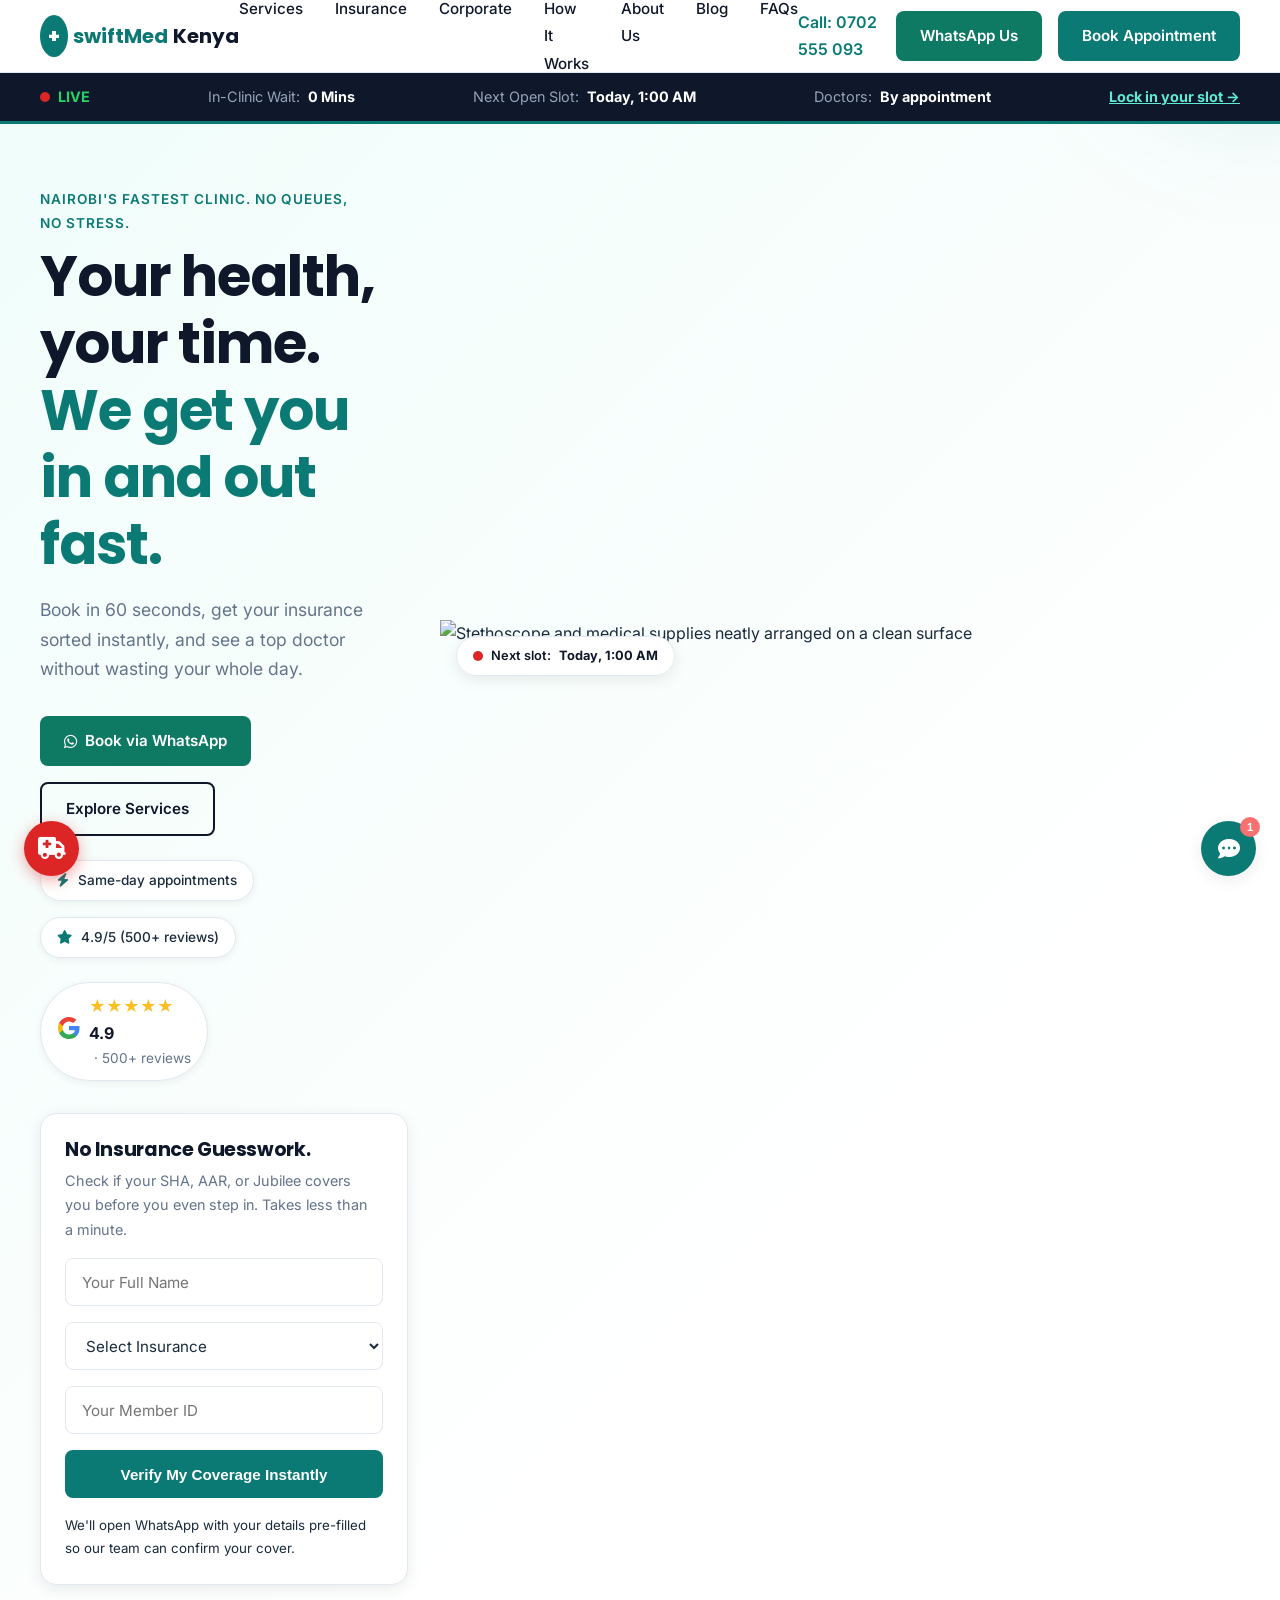
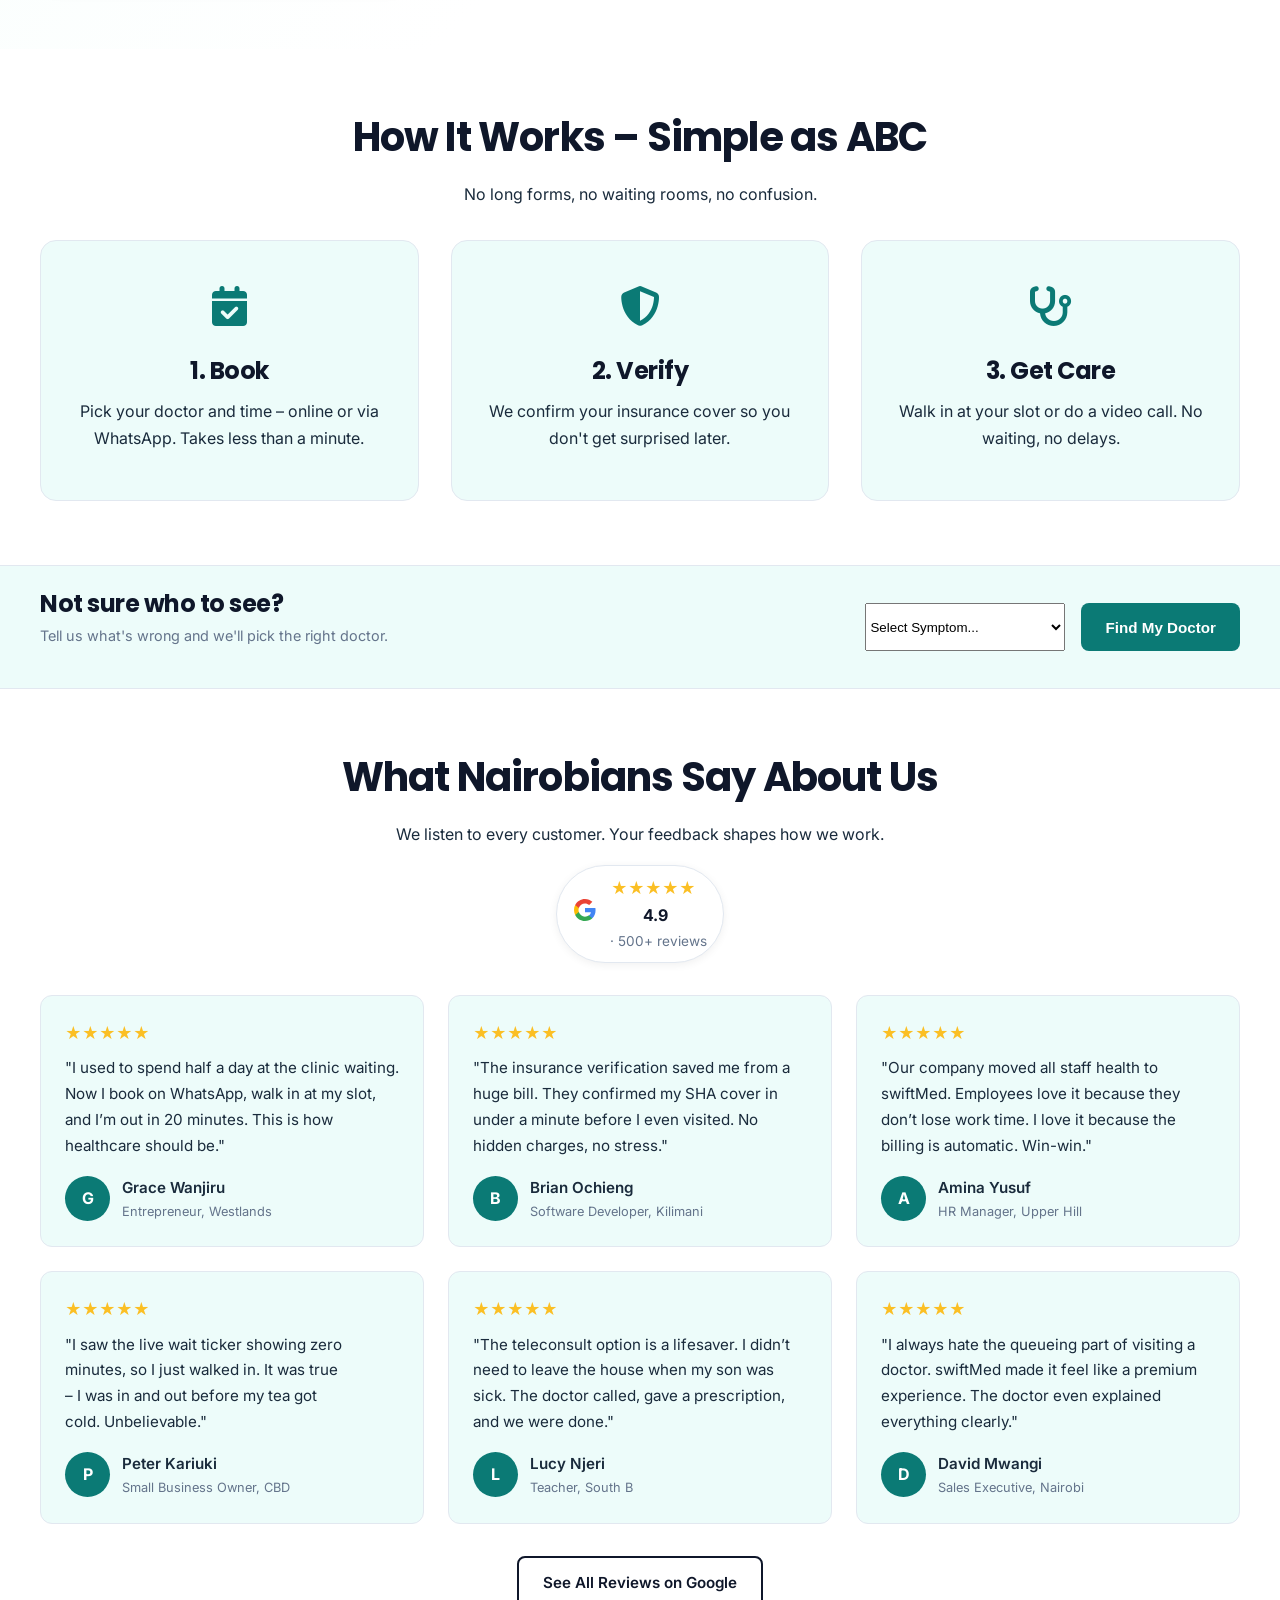
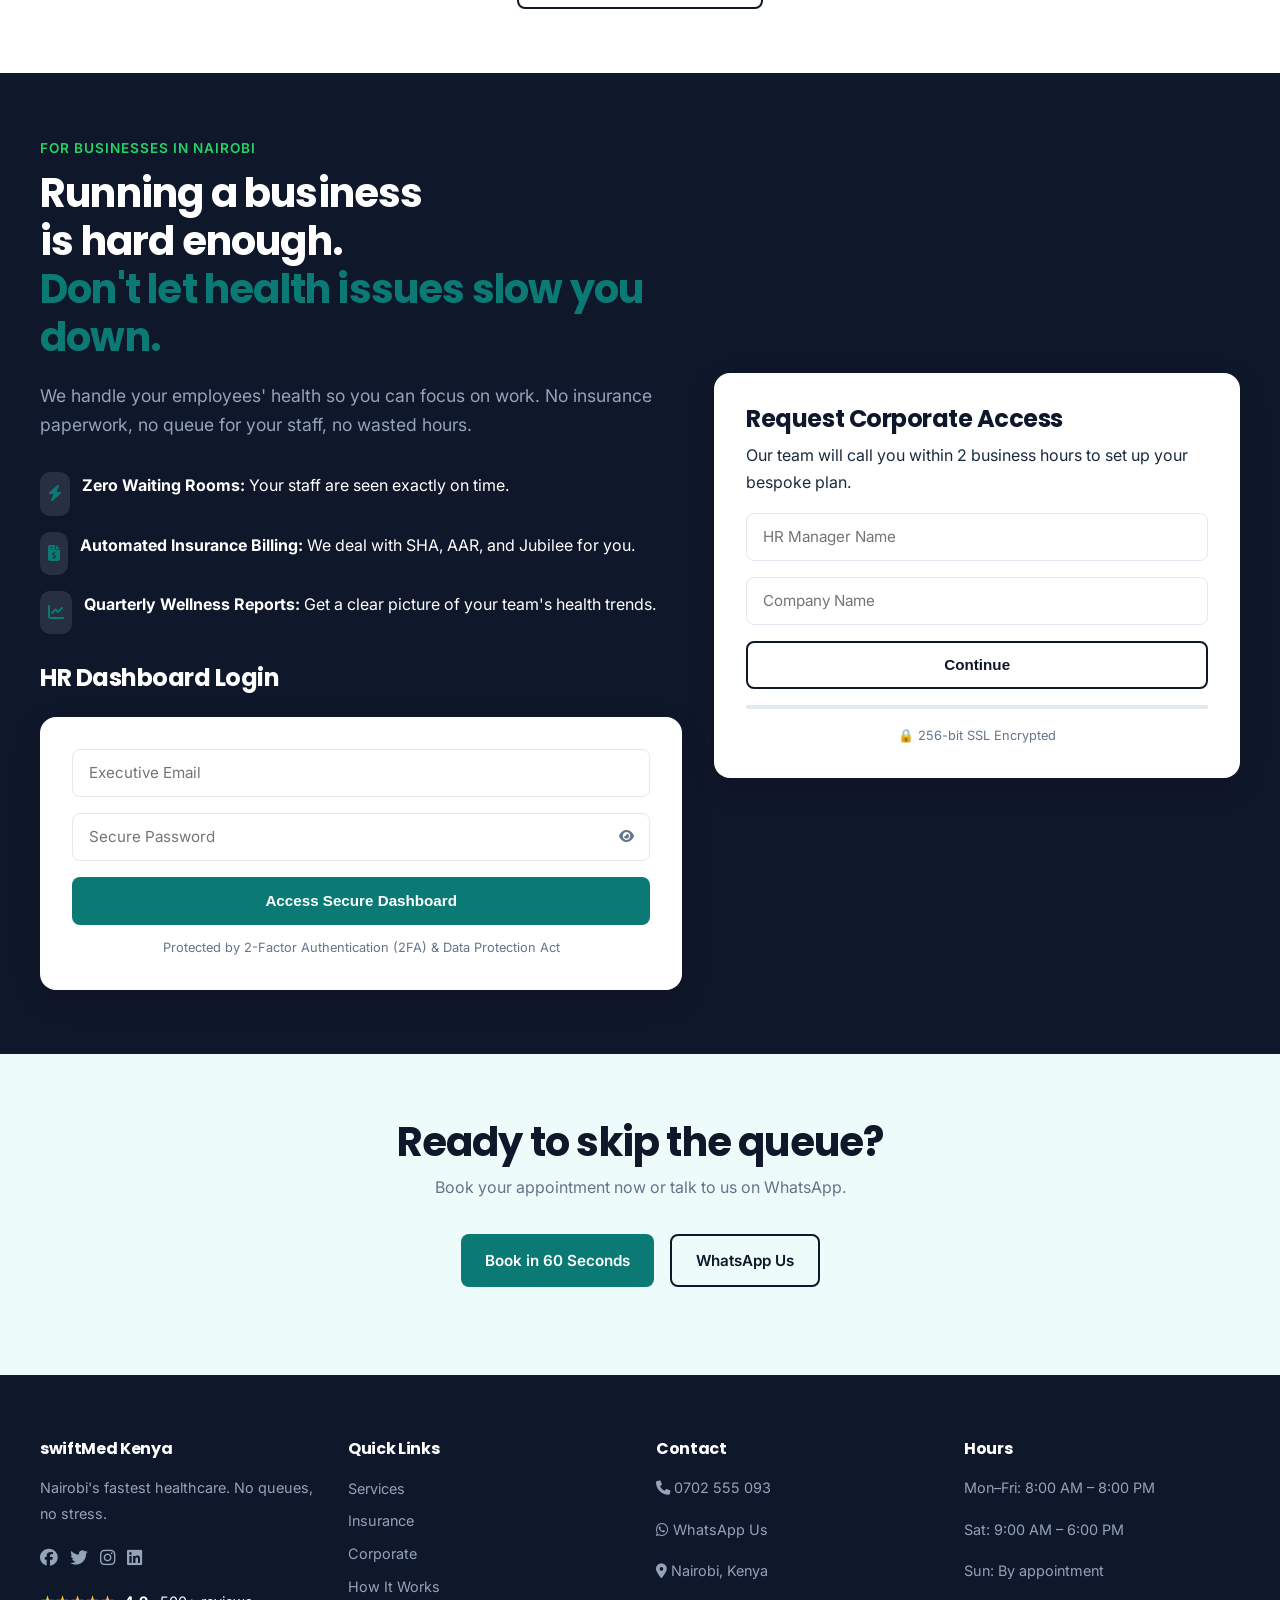
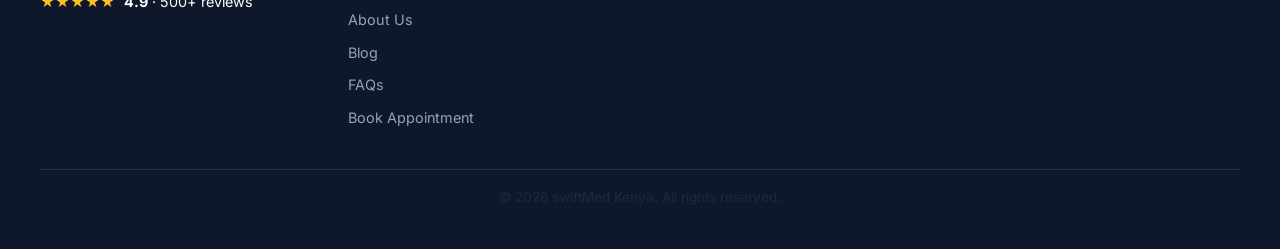
==== commit 469b5eab: "Add files via upload" ====
--- a/index.html
+++ b/index.html
@@ -5,21 +5,29 @@
     <meta name="viewport" content="width=device-width, initial-scale=1.0">
     <title>swiftMed Kenya | Faster Healthcare, No Queues</title>
     <meta name="description" content="Nairobi's fastest clinic. Book in 60 seconds, get insurance verified instantly, and see a top doctor without waiting. No queues, no stress.">
-    
-    <!-- Preconnect -->
+    <meta name="theme-color" content="#0B7A75">
+    <link rel="canonical" href="https://swiftmed.co.ke/">
+
+    <meta property="og:type" content="website">
+    <meta property="og:site_name" content="swiftMed Kenya">
+    <meta property="og:title" content="swiftMed Kenya | Faster Healthcare, No Queues">
+    <meta property="og:description" content="Nairobi's fastest clinic. Book in 60 seconds, get insurance verified instantly, and see a top doctor without waiting.">
+    <meta property="og:url" content="https://swiftmed.co.ke/">
+    <meta property="og:image" content="https://images.unsplash.com/photo-1584982751601-97dcc096659c?q=80&w=1200&auto=format&fit=crop">
+    <meta name="twitter:card" content="summary_large_image">
+
+    <link rel="icon" href="/favicon.ico" sizes="any">
+    <link rel="icon" href="/favicon.svg" type="image/svg+xml">
+    <link rel="apple-touch-icon" href="/apple-touch-icon.png">
+
     <link rel="preconnect" href="https://fonts.googleapis.com">
     <link rel="preconnect" href="https://fonts.gstatic.com" crossorigin>
     <link rel="preconnect" href="https://cdnjs.cloudflare.com">
-    
-    <!-- FontAwesome -->
+    <link rel="preconnect" href="https://images.unsplash.com">
     <link rel="stylesheet" href="https://cdnjs.cloudflare.com/ajax/libs/font-awesome/6.4.0/css/all.min.css">
-    
-    <!-- Google Fonts -->
     <link href="https://fonts.googleapis.com/css2?family=Inter:wght@400;500;600&family=Poppins:wght@500;600;700&display=swap" rel="stylesheet">
-    
     <link rel="stylesheet" href="styles.css">
-    
-    <!-- Local SEO Schema -->
+
     <script type="application/ld+json">
     {
       "@context": "https://schema.org",
@@ -27,10 +35,10 @@
       "@id": "https://swiftmed.co.ke/#clinic",
       "name": "swiftMed Kenya",
       "alternateName": "swiftMed Clinic Nairobi",
-      "description": "Nairobi's fastest healthcare clinic. No queues, no stress. Book in 60 seconds, get your insurance sorted instantly, and see a top doctor without wasting your whole day.",
+      "description": "Nairobi's fastest healthcare clinic. No queues, no stress.",
       "url": "https://swiftmed.co.ke/",
       "logo": "https://swiftmed.co.ke/assets/images/logo.png",
-      "image": "https://images.unsplash.com/photo-1576091160399-112ba8d25d1d?w=600",
+      "image": "https://images.unsplash.com/photo-1584982751601-97dcc096659c?w=1200",
       "telephone": "+254702555093",
       "priceRange": "KES 2,500 - KES 3,000",
       "currenciesAccepted": "KES",
@@ -44,11 +52,7 @@
         "postalCode": "00100",
         "addressCountry": "KE"
       },
-      "geo": {
-        "@type": "GeoCoordinates",
-        "latitude": -1.2686,
-        "longitude": 36.8073
-      },
+      "geo": { "@type": "GeoCoordinates", "latitude": -1.2686, "longitude": 36.8073 },
       "openingHoursSpecification": [
         {"@type": "OpeningHoursSpecification","dayOfWeek": ["Monday","Tuesday","Wednesday","Thursday","Friday"],"opens": "08:00","closes": "20:00"},
         {"@type": "OpeningHoursSpecification","dayOfWeek": "Saturday","opens": "09:00","closes": "18:00"}
@@ -69,10 +73,10 @@
         "@type": "OfferCatalog",
         "name": "Medical Services",
         "itemListElement": [
-          {"@type": "Offer","itemOffered": {"@type": "MedicalProcedure","name": "General Consultation","description": "Everyday illnesses, check-ups, and prescriptions.","url": "https://swiftmed.co.ke/services.html"}},
-          {"@type": "Offer","itemOffered": {"@type": "MedicalProcedure","name": "Specialist Consultation","description": "Cardiology, Dermatology, Pediatrics - expert care without the long wait.","url": "https://swiftmed.co.ke/services.html"}},
-          {"@type": "Offer","itemOffered": {"@type": "MedicalProcedure","name": "Teleconsultation","description": "Talk to a doctor over video call - from home, office, or wherever.","url": "https://swiftmed.co.ke/services.html"}},
-          {"@type": "Offer","itemOffered": {"@type": "MedicalTest","name": "Laboratory Tests","description": "Fast and accurate lab work - blood tests, urine tests, and more.","url": "https://swiftmed.co.ke/services.html"}}
+          {"@type": "Offer","itemOffered": {"@type": "MedicalProcedure","name": "General Consultation","url": "https://swiftmed.co.ke/services.html"}},
+          {"@type": "Offer","itemOffered": {"@type": "MedicalProcedure","name": "Specialist Consultation","url": "https://swiftmed.co.ke/services.html"}},
+          {"@type": "Offer","itemOffered": {"@type": "MedicalProcedure","name": "Teleconsultation","url": "https://swiftmed.co.ke/services.html"}},
+          {"@type": "Offer","itemOffered": {"@type": "MedicalTest","name": "Laboratory Tests","url": "https://swiftmed.co.ke/services.html"}}
         ]
       },
       "contactPoint": {
@@ -87,18 +91,17 @@
 </head>
 <body>
 
-    <!-- Global Sticky Header -->
+    <a class="skip-link" href="#main">Skip to main content</a>
+
     <header class="site-header">
         <div class="container header-inner">
-            <div class="logo">
-                <span class="logo-icon">+</span> swiftMed <span class="logo-highlight">Kenya</span>
-            </div>
-            
-            <button class="hamburger" aria-label="Toggle navigation" aria-expanded="false" onclick="toggleMobileMenu()">
-                <i class="fa-solid fa-bars"></i>
+            <a class="logo" href="index.html" aria-label="swiftMed Kenya — home">
+                <span class="logo-icon" aria-hidden="true">+</span> swiftMed <span class="logo-highlight">Kenya</span>
+            </a>
+            <button class="hamburger" aria-label="Toggle navigation" aria-expanded="false" aria-controls="mobile-nav" onclick="toggleMobileMenu()">
+                <i class="fa-solid fa-bars" aria-hidden="true"></i>
             </button>
-            
-            <nav id="mobile-nav">
+            <nav id="mobile-nav" aria-label="Main navigation">
                 <ul>
                     <li><a href="services.html">Services</a></li>
                     <li><a href="#insurance">Insurance</a></li>
@@ -108,92 +111,92 @@
                     <li><a href="blog.html">Blog</a></li>
                     <li><a href="faq.html">FAQs</a></li>
                 </ul>
-                <!-- Mobile-only CTA inside nav -->
                 <div class="header-cta mobile-only" id="header-cta-mobile">
                     <a href="tel:+254702555093" class="btn-phone">Call: 0702 555 093</a>
-                    <a href="https://wa.me/254702555093?text=Hi%20swiftMed%20Kenya,%20I%20want%20to%20book%20an%20appointment." target="_blank" class="btn-whatsapp">WhatsApp Us</a>
+                    <a href="https://wa.me/254702555093?text=Hi%20swiftMed%20Kenya%2C%20I%20want%20to%20book%20an%20appointment." target="_blank" rel="noopener" class="btn-whatsapp">WhatsApp Us</a>
                     <a href="#" class="btn-primary open-booking-modal">Book Appointment</a>
                 </div>
             </nav>
-            
-            <!-- Desktop CTA -->
             <div class="header-cta" id="header-cta">
                 <a href="tel:+254702555093" class="btn-phone">Call: 0702 555 093</a>
-                <a href="https://wa.me/254702555093?text=Hi%20swiftMed%20Kenya,%20I%20want%20to%20book%20an%20appointment." target="_blank" class="btn-whatsapp">WhatsApp Us</a>
+                <a href="https://wa.me/254702555093?text=Hi%20swiftMed%20Kenya%2C%20I%20want%20to%20book%20an%20appointment." target="_blank" rel="noopener" class="btn-whatsapp">WhatsApp Us</a>
                 <a href="#" class="btn-primary open-booking-modal">Book Appointment</a>
             </div>
         </div>
     </header>
 
-    <!-- Module 2: Live Virtual Waitlist Display (Tickertape) -->
+    <main id="main" tabindex="-1">
+
+    <!-- Live availability ticker -->
     <div class="waitlist-ticker">
         <div class="container ticker-inner">
             <div class="ticker-live-status">
-                <span class="dot"></span> LIVE
+                <span class="dot" aria-hidden="true"></span> LIVE
             </div>
             <div class="ticker-item">
                 <span class="ticker-label">In-Clinic Wait:</span>
-                <span id="wait-clinic" class="ticker-value">0 Mins</span>
+                <span class="ticker-value">0 Mins</span>
             </div>
             <div class="ticker-item ticker-mobile-hide">
                 <span class="ticker-label">Next Open Slot:</span>
-                <span id="wait-next-slot" class="ticker-value">Today, 2:30 PM</span>
+                <span class="ticker-value js-next-slot">—</span>
             </div>
             <div class="ticker-item ticker-mobile-hide">
-                <span class="ticker-label">Virtual Queue:</span>
-                <span id="wait-queue" class="ticker-value">1 Person ahead</span>
+                <span class="ticker-label">Doctors:</span>
+                <span id="wait-doctors" class="ticker-value">—</span>
             </div>
             <div class="ticker-cta ticker-mobile-hide">
-                <a href="#" class="open-booking-modal">Lock in Zero Wait &rarr;</a>
+                <a href="#" class="open-booking-modal">Lock in your slot &rarr;</a>
             </div>
         </div>
     </div>
 
-    <!-- Hero Section -->
+    <!-- Hero -->
     <section class="hero" id="home">
         <div class="container hero-content">
             <div class="hero-text">
                 <p class="tagline">Nairobi's fastest clinic. No queues, no stress.</p>
                 <h1>Your health, your time.<br><span class="highlight">We get you in and out fast.</span></h1>
                 <p class="subtext">Book in 60 seconds, get your insurance sorted instantly, and see a top doctor without wasting your whole day.</p>
-                
+
                 <div class="hero-actions">
-                    <a href="https://wa.me/254702555093?text=Hi%20swiftMed,%20I%20want%20to%20book%20an%20appointment." target="_blank" class="btn-primary-whatsapp">
-                        <i class="fa-brands fa-whatsapp"></i> Book via WhatsApp
+                    <a href="https://wa.me/254702555093?text=Hi%20swiftMed%2C%20I%20want%20to%20book%20an%20appointment." target="_blank" rel="noopener" class="btn-primary-whatsapp">
+                        <i class="fa-brands fa-whatsapp" aria-hidden="true"></i> Book via WhatsApp
                     </a>
                     <a href="services.html" class="btn-secondary">Explore Services</a>
                 </div>
-                
+
                 <div class="hero-trust-badges">
-                    <span class="trust-badge"><i class="fa-solid fa-users"></i> <strong id="patients-today">23</strong> patients booked today</span>
-                    <span class="trust-badge"><i class="fa-solid fa-star"></i> 4.9/5 (500+ reviews)</span>
-                </div>
-                
-                <!-- Google Reviews Badge -->
+                    <span class="trust-badge"><i class="fa-solid fa-bolt" aria-hidden="true"></i> Same-day appointments</span>
+                    <span class="trust-badge"><i class="fa-solid fa-star" aria-hidden="true"></i> 4.9/5 (500+ reviews)</span>
+                </div>
+
                 <div class="google-review-badge">
-                    <a href="https://g.page/r/your-google-review-link/review" target="_blank" class="google-badge-link">
-                        <div class="google-logo">
+                    <a href="https://g.page/r/your-google-review-link/review" target="_blank" rel="noopener" class="google-badge-link">
+                        <div class="google-logo" aria-hidden="true">
                             <svg viewBox="0 0 48 48" width="24" height="24"><path fill="#4285F4" d="M45.12 24.5c0-1.56-.14-3.06-.4-4.5H24v8.51h11.84c-.51 2.75-2.06 5.08-4.39 6.64v5.52h7.11c4.16-3.83 6.56-9.47 6.56-16.17z"/><path fill="#34A853" d="M24 46c5.94 0 10.92-1.97 14.56-5.33l-7.11-5.52c-1.97 1.32-4.49 2.1-7.45 2.1-5.73 0-10.58-3.87-12.31-9.07H4.34v5.7C7.96 41.07 15.4 46 24 46z"/><path fill="#FBBC05" d="M11.69 28.18C11.25 26.86 11 25.45 11 24s.25-2.86.69-4.18v-5.7H4.34C2.85 17.09 2 20.45 2 24c0 3.55.85 6.91 2.34 9.88l7.35-5.7z"/><path fill="#EA4335" d="M24 10.75c3.23 0 6.13 1.11 8.41 3.29l6.31-6.31C34.91 4.18 29.93 2 24 2 15.4 2 7.96 6.93 4.34 14.12l7.35 5.7c1.73-5.2 6.58-9.07 12.31-9.07z"/></svg>
                         </div>
                         <div class="google-badge-info">
-                            <span class="google-stars">★★★★★</span>
+                            <span class="google-stars" aria-hidden="true">★★★★★</span>
                             <span class="google-rating">4.9</span>
                             <span class="google-count">· 500+ reviews</span>
                         </div>
                     </a>
                 </div>
-                
-                <!-- Module 1: Insurance Pre-Verification Widget -->
+
+                <!-- Insurance Pre-Verification Widget -->
                 <div class="insurance-verify-widget" id="insurance">
                     <h3>No Insurance Guesswork.</h3>
                     <p>Check if your SHA, AAR, or Jubilee covers you before you even step in. Takes less than a minute.</p>
-                    
+
                     <form id="insurance-form" novalidate>
                         <div class="form-group">
-                            <input type="text" id="patient-name" placeholder="Your Full Name" required>
+                            <label class="sr-only" for="patient-name">Your full name</label>
+                            <input type="text" id="patient-name" placeholder="Your Full Name" autocomplete="name" required>
                             <small class="error-msg" id="name-error">Please enter your full name.</small>
                         </div>
                         <div class="form-group">
+                            <label class="sr-only" for="provider">Insurance provider</label>
                             <select id="provider" required>
                                 <option value="">Select Insurance</option>
                                 <option value="SHA">SHA</option>
@@ -203,33 +206,33 @@
                             <small class="error-msg" id="provider-error">Please select your insurer.</small>
                         </div>
                         <div class="form-group">
+                            <label class="sr-only" for="member-id">Member ID</label>
                             <input type="text" id="member-id" placeholder="Your Member ID" required>
                             <small class="error-msg" id="member-error">Please enter your member ID.</small>
                         </div>
-                        
+
                         <button type="submit" class="btn-verify" id="verify-btn">
                             <span class="btn-text">Verify My Coverage Instantly</span>
-                            <span class="spinner" style="display:none;"><i class="fa-solid fa-spinner fa-spin"></i></span>
+                            <span class="spinner" style="display:none;" aria-hidden="true"><i class="fa-solid fa-spinner fa-spin"></i></span>
                         </button>
-                        <small>We'll send your confirmation to your WhatsApp.</small>
+                        <small>We'll open WhatsApp with your details pre-filled so our team can confirm your cover.</small>
                     </form>
                 </div>
             </div>
 
             <div class="hero-image">
                 <div class="live-badge">
-                    <span class="dot"></span> LIVE
-                    <br>Current Wait: 0 Mins
-                </div>
-                <img src="https://images.unsplash.com/photo-1576091160399-112ba8d25d1d?q=80&w=600&auto=format&fit=crop" 
-                     alt="Doctor smiling at swiftMed clinic in Nairobi" 
-                     style="border-radius: 20px; box-shadow: var(--shadow-lg);" 
-                     loading="eager">
+                    <span class="dot" aria-hidden="true"></span>
+                    Next slot: <strong class="js-next-slot">—</strong>
+                </div>
+                <img src="https://images.unsplash.com/photo-1584982751601-97dcc096659c?q=80&w=800&auto=format&fit=crop"
+                     alt="Stethoscope and medical supplies neatly arranged on a clean surface"
+                     loading="eager" width="800" height="533">
             </div>
         </div>
     </section>
 
-    <!-- How It Works Section -->
+    <!-- How It Works -->
     <section id="how-it-works" class="how-it-works">
         <div class="container">
             <div class="section-header">
@@ -238,17 +241,17 @@
             </div>
             <div class="steps-grid">
                 <div class="step-card">
-                    <div class="step-icon"><i class="fa-solid fa-calendar-check"></i></div>
+                    <div class="step-icon" aria-hidden="true"><i class="fa-solid fa-calendar-check"></i></div>
                     <h3>1. Book</h3>
                     <p>Pick your doctor and time – online or via WhatsApp. Takes less than a minute.</p>
                 </div>
                 <div class="step-card">
-                    <div class="step-icon"><i class="fa-solid fa-shield-halved"></i></div>
+                    <div class="step-icon" aria-hidden="true"><i class="fa-solid fa-shield-halved"></i></div>
                     <h3>2. Verify</h3>
                     <p>We confirm your insurance cover so you don't get surprised later.</p>
                 </div>
                 <div class="step-card">
-                    <div class="step-icon"><i class="fa-solid fa-stethoscope"></i></div>
+                    <div class="step-icon" aria-hidden="true"><i class="fa-solid fa-stethoscope"></i></div>
                     <h3>3. Get Care</h3>
                     <p>Walk in at your slot or do a video call. No waiting, no delays.</p>
                 </div>
@@ -264,6 +267,7 @@
                 <p style="color: var(--text-light); font-size: 0.9rem;">Tell us what's wrong and we'll pick the right doctor.</p>
             </div>
             <div class="checker-input">
+                <label class="sr-only" for="symptom-select">Choose a symptom</label>
                 <select id="symptom-select">
                     <option value="">Select Symptom...</option>
                     <option value="Dr. Achieng (Cardiologist)">Chest pain / heart issues</option>
@@ -276,76 +280,74 @@
         </div>
     </div>
 
-    <!-- Module 3: Patient Voices Wall -->
+    <!-- Patient Voices -->
     <section class="patient-voices">
         <div class="container">
             <div class="section-header">
                 <h2>What Nairobians Say About Us</h2>
                 <p>We listen to every customer. Your feedback shapes how we work.</p>
                 <div class="google-review-badge center-badge">
-                    <a href="https://g.page/r/your-google-review-link/review" target="_blank" class="google-badge-link">
-                        <div class="google-logo">
+                    <a href="https://g.page/r/your-google-review-link/review" target="_blank" rel="noopener" class="google-badge-link">
+                        <div class="google-logo" aria-hidden="true">
                             <svg viewBox="0 0 48 48" width="24" height="24"><path fill="#4285F4" d="M45.12 24.5c0-1.56-.14-3.06-.4-4.5H24v8.51h11.84c-.51 2.75-2.06 5.08-4.39 6.64v5.52h7.11c4.16-3.83 6.56-9.47 6.56-16.17z"/><path fill="#34A853" d="M24 46c5.94 0 10.92-1.97 14.56-5.33l-7.11-5.52c-1.97 1.32-4.49 2.1-7.45 2.1-5.73 0-10.58-3.87-12.31-9.07H4.34v5.7C7.96 41.07 15.4 46 24 46z"/><path fill="#FBBC05" d="M11.69 28.18C11.25 26.86 11 25.45 11 24s.25-2.86.69-4.18v-5.7H4.34C2.85 17.09 2 20.45 2 24c0 3.55.85 6.91 2.34 9.88l7.35-5.7z"/><path fill="#EA4335" d="M24 10.75c3.23 0 6.13 1.11 8.41 3.29l6.31-6.31C34.91 4.18 29.93 2 24 2 15.4 2 7.96 6.93 4.34 14.12l7.35 5.7c1.73-5.2 6.58-9.07 12.31-9.07z"/></svg>
                         </div>
                         <div class="google-badge-info">
-                            <span class="google-stars">★★★★★</span>
+                            <span class="google-stars" aria-hidden="true">★★★★★</span>
                             <span class="google-rating">4.9</span>
                             <span class="google-count">· 500+ reviews</span>
                         </div>
                     </a>
                 </div>
             </div>
-            
-            <div class="testimonial-grid" id="testimonial-grid">
-                <!-- Testimonials injected via JS -->
-            </div>
-            
+
+            <div class="testimonial-grid" id="testimonial-grid"></div>
+
             <div class="voices-cta">
-                <a href="#" class="btn-secondary">See All Reviews on Google</a>
+                <a href="https://g.page/r/your-google-review-link/review" target="_blank" rel="noopener" class="btn-secondary">See All Reviews on Google</a>
             </div>
         </div>
     </section>
 
-    <!-- Module 4: Corporate "White-Glove" Portal -->
+    <!-- Corporate -->
     <section id="corporate" class="corporate-section">
         <div class="container corporate-content">
             <div class="corporate-text">
                 <p class="tagline">For Businesses in Nairobi</p>
                 <h2>Running a business is hard enough.<br><span class="highlight">Don't let health issues slow you down.</span></h2>
                 <p class="subtext">We handle your employees' health so you can focus on work. No insurance paperwork, no queue for your staff, no wasted hours.</p>
-                
+
                 <div class="corporate-features">
                     <div class="feature-item">
-                        <div class="icon"><i class="fa-solid fa-bolt"></i></div>
+                        <div class="icon" aria-hidden="true"><i class="fa-solid fa-bolt"></i></div>
                         <div><strong>Zero Waiting Rooms:</strong> Your staff are seen exactly on time.</div>
                     </div>
                     <div class="feature-item">
-                        <div class="icon"><i class="fa-solid fa-file-invoice-dollar"></i></div>
+                        <div class="icon" aria-hidden="true"><i class="fa-solid fa-file-invoice-dollar"></i></div>
                         <div><strong>Automated Insurance Billing:</strong> We deal with SHA, AAR, and Jubilee for you.</div>
                     </div>
                     <div class="feature-item">
-                        <div class="icon"><i class="fa-solid fa-chart-line"></i></div>
+                        <div class="icon" aria-hidden="true"><i class="fa-solid fa-chart-line"></i></div>
                         <div><strong>Quarterly Wellness Reports:</strong> Get a clear picture of your team's health trends.</div>
                     </div>
                 </div>
 
-                <h3 style="margin-top: 30px; margin-bottom: 15px;">HR Dashboard Login</h3>
+                <h3 style="margin-top: 30px; margin-bottom: 15px; color: var(--white);">HR Dashboard Login</h3>
                 <div class="corporate-login-box">
                     <form id="corp-login-form" novalidate>
-                        <div class="password-wrapper">
-                            <input type="email" placeholder="Executive Email" required>
-                            <small class="error-msg">Email is required.</small>
-                        </div>
-                        <div class="password-wrapper">
-                            <input type="password" placeholder="Secure Password" required id="corp-password">
+                        <div class="form-group password-wrapper">
+                            <label class="sr-only" for="corp-email">Executive email</label>
+                            <input type="email" id="corp-email" placeholder="Executive Email" autocomplete="email" required>
+                        </div>
+                        <div class="form-group password-wrapper" style="margin-top: 1rem;">
+                            <label class="sr-only" for="corp-password">Password</label>
+                            <input type="password" id="corp-password" placeholder="Secure Password" autocomplete="current-password" required>
                             <button type="button" class="toggle-password" aria-label="Show password" onclick="togglePassword('corp-password', this)">
-                                <i class="fa-solid fa-eye"></i>
+                                <i class="fa-solid fa-eye" aria-hidden="true"></i>
                             </button>
-                            <small class="error-msg">Password is required.</small>
-                        </div>
-                        <button type="submit" class="btn-primary">Access Secure Dashboard</button>
+                        </div>
+                        <button type="submit" class="btn-primary mt-2" style="width:100%;">Access Secure Dashboard</button>
                     </form>
-                    <small>Protected by 2-Factor Authentication (2FA) & Data Protection Act</small>
+                    <small style="display:block; text-align:center; margin-top:0.75rem; color:var(--text-light); font-size:0.8rem;">Protected by 2-Factor Authentication (2FA) &amp; Data Protection Act</small>
                 </div>
             </div>
 
@@ -355,25 +357,29 @@
                 <form id="corp-access-form" novalidate>
                     <div class="form-step active" data-step="1">
                         <div class="form-group">
-                            <input type="text" placeholder="HR Manager Name" required>
+                            <label class="sr-only" for="corp-hr-name">HR manager name</label>
+                            <input type="text" id="corp-hr-name" placeholder="HR Manager Name" autocomplete="name" required>
                             <small class="error-msg">Please enter your name.</small>
                         </div>
-                        <div class="form-group">
-                            <input type="text" placeholder="Company Name" required>
+                        <div class="form-group" style="margin-top: 1rem;">
+                            <label class="sr-only" for="corp-company">Company name</label>
+                            <input type="text" id="corp-company" placeholder="Company Name" autocomplete="organization" required>
                             <small class="error-msg">Please enter your company name.</small>
                         </div>
-                        <button type="button" class="btn-secondary next-step">Continue</button>
+                        <button type="button" class="btn-secondary next-step mt-2" style="width:100%;">Continue</button>
                     </div>
                     <div class="form-step" data-step="2">
                         <div class="form-group">
-                            <input type="tel" placeholder="Office Phone Number" required>
+                            <label class="sr-only" for="corp-phone">Office phone number</label>
+                            <input type="tel" id="corp-phone" placeholder="Office Phone Number" autocomplete="tel" required>
                             <small class="error-msg">Please enter a valid phone number.</small>
                         </div>
-                        <div class="form-group">
-                            <input type="number" placeholder="Number of Employees" required min="1">
+                        <div class="form-group" style="margin-top: 1rem;">
+                            <label class="sr-only" for="corp-employees">Number of employees</label>
+                            <input type="number" id="corp-employees" placeholder="Number of Employees" required min="1">
                             <small class="error-msg">Enter number of employees (min 1).</small>
                         </div>
-                        <div style="display:flex; gap:10px;">
+                        <div class="mt-2" style="display:flex; gap:10px;">
                             <button type="button" class="btn-secondary prev-step">Back</button>
                             <button type="submit" class="btn-whatsapp" style="flex:1;">Send to Corporate Concierge</button>
                         </div>
@@ -394,10 +400,12 @@
             <p>Book your appointment now or talk to us on WhatsApp.</p>
             <div class="hero-actions">
                 <a href="#" class="btn-primary open-booking-modal">Book in 60 Seconds</a>
-                <a href="https://wa.me/254702555093" target="_blank" class="btn-secondary">WhatsApp Us</a>
+                <a href="https://wa.me/254702555093" target="_blank" rel="noopener" class="btn-secondary">WhatsApp Us</a>
             </div>
         </div>
     </section>
+
+    </main>
 
     <!-- Footer -->
     <footer class="site-footer">
@@ -406,14 +414,12 @@
                 <h4>swiftMed Kenya</h4>
                 <p>Nairobi's fastest healthcare. No queues, no stress.</p>
                 <div class="social-links">
-                    <a href="#" aria-label="Facebook"><i class="fa-brands fa-facebook"></i></a>
-                    <a href="#" aria-label="Twitter"><i class="fa-brands fa-twitter"></i></a>
-                    <a href="#" aria-label="Instagram"><i class="fa-brands fa-instagram"></i></a>
-                    <a href="#" aria-label="LinkedIn"><i class="fa-brands fa-linkedin"></i></a>
-                </div>
-                <div class="footer-rating">
-                    <span class="google-stars">★★★★★</span> <strong>4.9</strong> · 500+ reviews
-                </div>
+                    <a href="#" aria-label="Facebook"><i class="fa-brands fa-facebook" aria-hidden="true"></i></a>
+                    <a href="#" aria-label="Twitter"><i class="fa-brands fa-twitter" aria-hidden="true"></i></a>
+                    <a href="#" aria-label="Instagram"><i class="fa-brands fa-instagram" aria-hidden="true"></i></a>
+                    <a href="#" aria-label="LinkedIn"><i class="fa-brands fa-linkedin" aria-hidden="true"></i></a>
+                </div>
+                <div class="footer-rating"><span class="google-stars" aria-hidden="true">★★★★★</span> <strong>4.9</strong> · 500+ reviews</div>
             </div>
             <div class="footer-col">
                 <h4>Quick Links</h4>
@@ -430,9 +436,9 @@
             </div>
             <div class="footer-col">
                 <h4>Contact</h4>
-                <p><i class="fa-solid fa-phone"></i> <a href="tel:+254702555093">0702 555 093</a></p>
-                <p><i class="fa-brands fa-whatsapp"></i> <a href="https://wa.me/254702555093" target="_blank">WhatsApp Us</a></p>
-                <p><i class="fa-solid fa-location-dot"></i> Nairobi, Kenya</p>
+                <p><i class="fa-solid fa-phone" aria-hidden="true"></i> <a href="tel:+254702555093">0702 555 093</a></p>
+                <p><i class="fa-brands fa-whatsapp" aria-hidden="true"></i> <a href="https://wa.me/254702555093" target="_blank" rel="noopener">WhatsApp Us</a></p>
+                <p><i class="fa-solid fa-location-dot" aria-hidden="true"></i> Nairobi, Kenya</p>
             </div>
             <div class="footer-col">
                 <h4>Hours</h4>
@@ -441,80 +447,62 @@
                 <p>Sun: By appointment</p>
             </div>
         </div>
-        <div class="container footer-bottom">
-            <p>&copy; 2026 swiftMed Kenya. All rights reserved.</p>
-        </div>
+        <div class="container footer-bottom"><p>&copy; 2026 swiftMed Kenya. All rights reserved.</p></div>
     </footer>
 
     <!-- Booking Modal -->
     <div id="booking-modal" class="modal-overlay" role="dialog" aria-modal="true" aria-labelledby="booking-title">
         <div class="modal-content">
-            <button class="modal-close" aria-label="Close booking modal" onclick="closeBookingModal()">×</button>
+            <button class="modal-close" aria-label="Close booking modal" onclick="closeBookingModal()">&times;</button>
             <h2 id="booking-title" class="modal-title">Book Your Appointment</h2>
 
-            <div class="booking-progress">
-                <div class="step-group">
-                    <span class="step-dot active" data-step="1">1</span>
-                    <span class="step-label">Type</span>
-                </div>
+            <div class="booking-progress" aria-hidden="true">
+                <div class="step-group"><span class="step-dot active">1</span><span class="step-label">Type</span></div>
                 <span class="step-line active"></span>
-                <div class="step-group">
-                    <span class="step-dot" data-step="2">2</span>
-                    <span class="step-label">Time</span>
-                </div>
+                <div class="step-group"><span class="step-dot">2</span><span class="step-label">Time</span></div>
                 <span class="step-line"></span>
-                <div class="step-group">
-                    <span class="step-dot" data-step="3">3</span>
-                    <span class="step-label">Pay</span>
-                </div>
+                <div class="step-group"><span class="step-dot">3</span><span class="step-label">Pay</span></div>
                 <span class="step-line"></span>
-                <div class="step-group">
-                    <span class="step-dot" data-step="4">✓</span>
-                    <span class="step-label">Done</span>
-                </div>
+                <div class="step-group"><span class="step-dot">✓</span><span class="step-label">Done</span></div>
             </div>
 
             <div id="step-1" class="modal-step active">
-                <h3>Select Type & Doctor</h3>
+                <h3>Select Type &amp; Doctor</h3>
                 <div class="type-select">
-                    <button class="type-card" onclick="setApptType('in-clinic', this)">
-                        <i class="fa-solid fa-hospital"></i>
-                        <span>In‑Clinic</span>
-                        <small>Visit us at our office</small>
+                    <button type="button" class="type-card" onclick="setApptType('in-clinic', this)">
+                        <i class="fa-solid fa-hospital" aria-hidden="true"></i>
+                        <span>In-Clinic</span>
+                        <small>From KES 2,500</small>
                     </button>
-                    <button class="type-card" onclick="setApptType('teleconsult', this)">
-                        <i class="fa-solid fa-video"></i>
+                    <button type="button" class="type-card" onclick="setApptType('teleconsult', this)">
+                        <i class="fa-solid fa-video" aria-hidden="true"></i>
                         <span>Teleconsult</span>
-                        <small>Video consultation</small>
+                        <small>KES 2,500</small>
                     </button>
                 </div>
                 <div class="doctor-select mt-3">
-                    <button class="doctor-card" onclick="setDoctor('Dr. Mwangi', this)">
-                        <img src="https://via.placeholder.com/100" alt="Dr. Mwangi" loading="lazy">
-                        <strong>Dr. Mwangi</strong>
-                        <small>General Physician</small>
+                    <button type="button" class="doctor-card" onclick="setDoctor('Dr. Mwangi', this)">
+                        <span class="doctor-icon" aria-hidden="true"><i class="fa-solid fa-user-doctor"></i></span>
+                        <strong>Dr. Mwangi</strong><small>General Physician</small>
                     </button>
-                    <button class="doctor-card" onclick="setDoctor('Dr. Achieng', this)">
-                        <img src="https://via.placeholder.com/100" alt="Dr. Achieng" loading="lazy">
-                        <strong>Dr. Achieng</strong>
-                        <small>Cardiologist</small>
+                    <button type="button" class="doctor-card" onclick="setDoctor('Dr. Achieng', this)">
+                        <span class="doctor-icon" aria-hidden="true"><i class="fa-solid fa-heart-pulse"></i></span>
+                        <strong>Dr. Achieng</strong><small>Cardiologist</small>
                     </button>
-                    <button class="doctor-card" onclick="setDoctor('Dr. Kamau', this)">
-                        <img src="https://via.placeholder.com/100" alt="Dr. Kamau" loading="lazy">
-                        <strong>Dr. Kamau</strong>
-                        <small>Pediatrician</small>
+                    <button type="button" class="doctor-card" onclick="setDoctor('Dr. Kamau', this)">
+                        <span class="doctor-icon" aria-hidden="true"><i class="fa-solid fa-baby"></i></span>
+                        <strong>Dr. Kamau</strong><small>Pediatrician</small>
                     </button>
-                    <button class="doctor-card" onclick="setDoctor('Dr. Otieno', this)">
-                        <img src="https://via.placeholder.com/100" alt="Dr. Otieno" loading="lazy">
-                        <strong>Dr. Otieno</strong>
-                        <small>Dermatologist</small>
+                    <button type="button" class="doctor-card" onclick="setDoctor('Dr. Otieno', this)">
+                        <span class="doctor-icon" aria-hidden="true"><i class="fa-solid fa-hand-dots"></i></span>
+                        <strong>Dr. Otieno</strong><small>Dermatologist</small>
                     </button>
                 </div>
                 <button class="btn-primary mt-3" onclick="nextStep(2)">Continue</button>
             </div>
 
             <div id="step-2" class="modal-step">
-                <h3>Select Date & Time</h3>
+                <h3>Select Date &amp; Time</h3>
                 <div class="date-picker">
                     <label for="booking-date">Date</label>
                     <select id="booking-date" onchange="generateTimeSlots()">
@@ -528,29 +516,33 @@
                 <h3 class="mt-3">Patient Information</h3>
                 <form id="patient-form" novalidate>
                     <div class="form-group">
-                        <input type="text" id="patient-fullname" placeholder="Full Name" required>
+                        <label class="sr-only" for="patient-fullname">Full name</label>
+                        <input type="text" id="patient-fullname" placeholder="Full Name" autocomplete="name" required>
                         <small class="error-msg">Name is required.</small>
                     </div>
-                    <div class="form-group">
-                        <input type="tel" id="patient-phone" placeholder="Phone (e.g., 07XX XXX XXX)" required pattern="^07[0-9]{8}$">
-                        <small class="error-msg">Enter a valid Kenyan phone.</small>
-                    </div>
-                    <div class="form-group">
-                        <input type="email" id="patient-email" placeholder="Email (optional)">
-                    </div>
-                    <div class="form-group">
+                    <div class="form-group" style="margin-top:1rem;">
+                        <label class="sr-only" for="patient-phone">Phone number</label>
+                        <input type="tel" id="patient-phone" inputmode="tel" placeholder="Phone (e.g., 0712 345 678)" autocomplete="tel" required pattern="^(?:\+?254|0)(7|1)\d{8}$">
+                        <small class="error-msg">Enter a valid Kenyan phone number.</small>
+                    </div>
+                    <div class="form-group" style="margin-top:1rem;">
+                        <label class="sr-only" for="patient-email">Email (optional)</label>
+                        <input type="email" id="patient-email" placeholder="Email (optional)" autocomplete="email">
+                    </div>
+                    <div class="form-group" style="margin-top:1rem;">
+                        <label class="sr-only" for="patient-notes">Notes (optional)</label>
                         <textarea id="patient-notes" placeholder="Notes (optional)" rows="2"></textarea>
                     </div>
                 </form>
 
                 <div class="mt-3" style="display:flex; gap:10px;">
                     <button class="btn-secondary" onclick="nextStep(1)">Back</button>
-                    <button class="btn-primary" onclick="nextStep(3)">Continue</button>
+                    <button class="btn-primary" style="flex:1;" onclick="nextStep(3)">Continue</button>
                 </div>
             </div>
 
             <div id="step-3" class="modal-step">
-                <h3>Confirm & Pay</h3>
+                <h3>Confirm &amp; Pay</h3>
                 <div class="booking-summary">
                     <p><strong>Type:</strong> <span id="summary-type"></span></p>
                     <p><strong>Doctor:</strong> <span id="summary-doctor"></span></p>
@@ -561,12 +553,12 @@
                     <p><strong>Fee:</strong> <span id="summary-fee"></span></p>
                 </div>
                 <div class="mpesa-card">
-                    <i class="fa-solid fa-mobile-screen" style="font-size: 3rem; color: #25D366; margin-bottom: 10px;"></i>
-                    <h3>M‑PESA Payment</h3>
+                    <i class="fa-solid fa-mobile-screen" style="font-size: 3rem; color: var(--success-strong); margin-bottom: 10px;" aria-hidden="true"></i>
+                    <h3>M-PESA Payment</h3>
                     <p>A payment request will be sent to <strong id="mpesa-phone"></strong>.</p>
                     <button class="btn-whatsapp" id="pay-btn" onclick="simulatePayment()">
                         <span class="btn-text">Send STK Push</span>
-                        <span class="spinner" style="display:none;"><i class="fa-solid fa-spinner fa-spin"></i></span>
+                        <span class="spinner" style="display:none;" aria-hidden="true"><i class="fa-solid fa-spinner fa-spin"></i></span>
                     </button>
                     <small style="display:block; margin-top:10px;">You'll receive a prompt to enter your PIN.</small>
                 </div>
@@ -576,7 +568,7 @@
             </div>
 
             <div id="step-4" class="modal-step text-center">
-                <i class="fa-solid fa-circle-check" style="font-size: 4rem; color: var(--primary); margin-bottom: 20px;"></i>
+                <i class="fa-solid fa-circle-check" style="font-size: 4rem; color: var(--primary); margin-bottom: 20px;" aria-hidden="true"></i>
                 <h3>Appointment Confirmed!</h3>
                 <p>Your booking reference is:</p>
                 <div class="booking-ref" id="booking-ref">SM-2026-XXXXXX</div>
@@ -586,56 +578,47 @@
         </div>
     </div>
 
-    <!-- Emergency FAB and Toast Container -->
+    <!-- Emergency FAB -->
     <div class="emergency-fab-container">
         <div id="emergency-menu" class="emergency-menu">
-            <a href="tel:+254702555093" class="emergency-option call-option">
-                <i class="fa-solid fa-phone-volume"></i> Call Ambulance
-            </a>
-            <button class="emergency-option wa-option" onclick="sendEmergencyLocation()">
-                <i class="fa-brands fa-whatsapp"></i> Share Live Location
-            </button>
-        </div>
-        <button class="emergency-fab" aria-label="Emergency ambulance options" onclick="toggleEmergencyMenu()">
-            <i class="fa-solid fa-truck-medical"></i>
+            <a href="tel:+254702555093" class="emergency-option call-option"><i class="fa-solid fa-phone-volume" aria-hidden="true"></i> Call Ambulance</a>
+            <button class="emergency-option wa-option" onclick="sendEmergencyLocation()"><i class="fa-brands fa-whatsapp" aria-hidden="true"></i> Share Live Location</button>
+        </div>
+        <button class="emergency-fab" aria-label="Emergency ambulance options" aria-expanded="false" aria-controls="emergency-menu" onclick="toggleEmergencyMenu()">
+            <i class="fa-solid fa-truck-medical" aria-hidden="true"></i>
         </button>
     </div>
 
     <button id="back-to-top" aria-label="Back to top" onclick="window.scrollTo({top:0, behavior:'smooth'})">
-        <i class="fa-solid fa-arrow-up"></i>
+        <i class="fa-solid fa-arrow-up" aria-hidden="true"></i>
     </button>
 
-    <!-- Recent Bookings Social Proof -->
     <div id="recent-bookings-widget" class="recent-bookings-widget">
-        <div class="recent-bookings-header">
-            <span class="dot"></span> LIVE ACTIVITY
-        </div>
+        <div class="recent-bookings-header"><span class="dot" aria-hidden="true"></span> RECENT ACTIVITY</div>
         <div class="recent-bookings-content" id="recent-bookings-content">
             <p class="recent-booking-item">Grace W. booked a General Consultation</p>
             <p class="recent-booking-time">2 mins ago</p>
         </div>
     </div>
 
-    <!-- Mobile Sticky Bottom CTA Bar -->
     <div id="mobile-cta-bar" class="mobile-cta-bar">
         <div class="mobile-cta-container">
             <button class="mobile-cta-btn mobile-cta-book open-booking-modal">
-                <i class="fa-solid fa-calendar-check"></i> Book Now
+                <i class="fa-solid fa-calendar-check" aria-hidden="true"></i> Book Now
             </button>
-            <a href="https://wa.me/254702555093?text=Hi%20swiftMed%20Kenya%2C%20I%20want%20to%20book%20an%20appointment." class="mobile-cta-btn mobile-cta-whatsapp">
-                <i class="fa-brands fa-whatsapp"></i> WhatsApp
+            <a href="https://wa.me/254702555093?text=Hi%20swiftMed%20Kenya%2C%20I%20want%20to%20book%20an%20appointment." target="_blank" rel="noopener" class="mobile-cta-btn mobile-cta-whatsapp">
+                <i class="fa-brands fa-whatsapp" aria-hidden="true"></i> WhatsApp
             </a>
         </div>
     </div>
 
     <div id="toast-container"></div>
 
-    <!-- Live Chat Widget -->
     <div id="chat-widget">
-        <div id="chat-window" class="chat-window">
+        <div id="chat-window" class="chat-window" role="dialog" aria-label="Chat with swiftMed">
             <div class="chat-header">
                 <span class="chat-header-title">Chat with swiftMed</span>
-                <button class="chat-close" onclick="closeChat()" aria-label="Close chat">×</button>
+                <button class="chat-close" onclick="closeChat()" aria-label="Close chat">&times;</button>
             </div>
             <div class="chat-body" id="chat-body">
                 <div class="chat-message bot-message">
@@ -647,22 +630,23 @@
                     <button class="chat-option" onclick="openWhatsApp('I want to book a teleconsult')">🏥 Book a Teleconsult</button>
                     <button class="chat-option" onclick="openWhatsApp('I have a question about insurance')">🛡️ Insurance Question</button>
                     <button class="chat-option" onclick="openWhatsApp('I need to speak to a doctor')">👨‍⚕️ Speak to a Doctor</button>
-                    <button class="chat-option" onclick="openWhatsApp('I need lab tests or results')">💊 Lab Tests & Results</button>
+                    <button class="chat-option" onclick="openWhatsApp('I need lab tests or results')">💊 Lab Tests &amp; Results</button>
                     <button class="chat-option" onclick="openWhatsApp('I am interested in corporate health plans')">🏢 Corporate Health Plans</button>
                     <button class="chat-option" onclick="openWhatsApp('What are your opening hours?')">⏰ Opening Hours</button>
-                    <button class="chat-option" onclick="openWhatsApp('Where are you located?')">📍 Location & Directions</button>
+                    <button class="chat-option" onclick="openWhatsApp('Where are you located?')">📍 Location &amp; Directions</button>
                     <button class="chat-option" onclick="openWhatsApp('What payment methods do you accept?')">💳 Payment Options</button>
                     <button class="chat-option" onclick="openWhatsApp('General inquiry')">💬 Other</button>
                 </div>
             </div>
             <div class="chat-input">
+                <label class="sr-only" for="chat-input">Type your message</label>
                 <input type="text" id="chat-input" placeholder="Type your message...">
-                <button onclick="sendChatMessage()" aria-label="Send message"><i class="fa-solid fa-paper-plane"></i></button>
-            </div>
-        </div>
-        <button id="chat-toggle" class="chat-toggle" onclick="toggleChat()" aria-label="Open chat">
-            <i class="fa-solid fa-comment-dots"></i>
-            <span class="chat-badge">1</span>
+                <button onclick="sendChatMessage()" aria-label="Send message"><i class="fa-solid fa-paper-plane" aria-hidden="true"></i></button>
+            </div>
+        </div>
+        <button id="chat-toggle" class="chat-toggle" onclick="toggleChat()" aria-label="Open chat" aria-expanded="false" aria-controls="chat-window">
+            <i class="fa-solid fa-comment-dots" aria-hidden="true"></i>
+            <span class="chat-badge" aria-hidden="true">1</span>
         </button>
     </div>
 
--- a/styles.css
+++ b/styles.css
@@ -1,10 +1,11 @@
 /* ============================================================
-   swiftMed Kenya – Production Stylesheet
+   swiftMed Kenya – Production Stylesheet (v3)
    Author: UI/UX Audit & Redesign
    ============================================================ */
 
 /* ---------- 1. Design Tokens ---------- */
 :root {
+  /* Brand */
   --primary: #0B7A75;
   --primary-dark: #085e5a;
   --primary-light: #e6f4f3;
@@ -12,27 +13,57 @@
   --secondary-light: #1e293b;
   --accent: #edfcfa;
   --white: #ffffff;
+
+  /* Text */
   --text-main: #1a2b3c;
   --text-light: #64748b;
   --text-ultralight: #94a3b8;
   --border: #e2e8f0;
+
+  /* Semantic */
+  --success: #25D366;          /* decorative / on-dark accents only */
+  --success-strong: #0F7A63;   /* 5.3:1 with white — use for solid buttons */
+  --success-text: #5EEAD4;     /* 12.1:1 on --secondary */
+  --danger: #dc2626;
+  --danger-soft: #f87171;
+  --warning: #fbbf24;
+  --error: #ef4444;
+
+  /* Elevation */
   --shadow-sm: 0 2px 8px rgba(0, 0, 0, 0.06);
   --shadow-md: 0 4px 16px rgba(0, 0, 0, 0.08);
   --shadow-lg: 0 10px 30px rgba(0, 0, 0, 0.12);
+
+  /* Radii */
   --radius-sm: 8px;
   --radius-md: 12px;
   --radius-lg: 16px;
   --radius-xl: 24px;
+  --radius-pill: 999px;
+
+  /* Motion */
   --transition: all 0.3s cubic-bezier(0.25, 0.8, 0.25, 1);
+
+  /* Spacing */
   --space-xs: 0.5rem;
   --space-sm: 1rem;
   --space-md: 1.5rem;
   --space-lg: 2rem;
   --space-xl: 4rem;
   --space-2xl: 6rem;
-  --container-max: 1200px;
+
+  /* Type */
   --font-body: 'Inter', system-ui, sans-serif;
   --font-heading: 'Poppins', system-ui, sans-serif;
+  --measure: 68ch;
+
+  /* Sticky header */
+  --header-h: 72px;
+
+  /* Floating layer — single source of truth */
+  --float-r: 1.5rem;
+  --float-b: 1.5rem;
+  --float-gap: 4.5rem;
 }
 
 /* ---------- 2. Reset & Base ---------- */
@@ -46,6 +77,7 @@
 
 html {
   scroll-behavior: smooth;
+  scroll-padding-top: calc(var(--header-h) + 1rem);
   font-size: 16px;
 }
 
@@ -58,12 +90,17 @@
   -webkit-font-smoothing: antialiased;
 }
 
+body.modal-open { overflow: hidden; }
+body.chat-open { padding-bottom: 0; }
+body.chat-open .mobile-cta-bar { display: none; }
+
 h1, h2, h3, h4, h5, h6 {
   font-family: var(--font-heading);
   line-height: 1.2;
   letter-spacing: -0.02em;
   color: var(--secondary);
   margin-bottom: 0.5em;
+  text-wrap: balance;
 }
 
 h1 { font-size: clamp(2.2rem, 5vw + 1rem, 3.5rem); }
@@ -73,6 +110,7 @@
 p {
   margin-bottom: 1rem;
   color: var(--text-main);
+  text-wrap: pretty;
 }
 
 a {
@@ -81,16 +119,69 @@
   transition: var(--transition);
 }
 
-img {
-  max-width: 100%;
-  height: auto;
-  display: block;
-}
-
+img { max-width: 100%; height: auto; display: block; }
+
+ul, ol { list-style: none; }
+
+/* Fluid container system */
 .container {
-  max-width: var(--container-max);
-  margin: 0 auto;
-  padding: 0 var(--space-md);
+  width: 100%;
+  max-width: min(100% - 2rem, 1200px);
+  margin-inline: auto;
+}
+
+.container-sm { max-width: min(100% - 2rem, 640px); }
+.container-md { max-width: min(100% - 2rem, 768px); }
+.container-lg { max-width: min(100% - 2rem, 1024px); }
+.container-xl { max-width: min(100% - 2rem, 1280px); }
+
+@media (min-width: 1600px) {
+  .container { max-width: min(100% - 4rem, 1600px); }
+  body { font-size: 18px; }
+
+  /* Cap the measure, not the container */
+  .hero-text > p,
+  .about-text p,
+  .corporate-text > p,
+  .faq-answer p,
+  .service-card p,
+  .step-card p,
+  .featured-text > p {
+    max-width: var(--measure);
+  }
+}
+
+/* ---------- 2b. Utilities / a11y ---------- */
+.sr-only {
+  position: absolute;
+  width: 1px; height: 1px;
+  padding: 0; margin: -1px;
+  overflow: hidden;
+  clip: rect(0 0 0 0);
+  clip-path: inset(50%);
+  white-space: nowrap;
+  border: 0;
+}
+
+.skip-link {
+  position: absolute;
+  top: -120px;
+  left: 1rem;
+  z-index: 10002;
+  background: var(--secondary);
+  color: var(--white);
+  padding: 0.75rem 1.25rem;
+  border-radius: 0 0 var(--radius-sm) var(--radius-sm);
+  font-weight: 600;
+  box-shadow: var(--shadow-lg);
+  transition: top 0.2s ease;
+}
+
+.skip-link:focus { top: 0; }
+
+:focus-visible {
+  outline: 2px solid var(--primary);
+  outline-offset: 2px;
 }
 
 /* ---------- 3. Buttons ---------- */
@@ -113,6 +204,7 @@
   transition: var(--transition);
   text-align: center;
   white-space: nowrap;
+  min-height: 48px;
 }
 
 .btn-primary,
@@ -139,15 +231,18 @@
   color: var(--white);
 }
 
+/* WCAG-AA compliant WhatsApp buttons */
 .btn-whatsapp,
-.btn-primary-whatsapp {
-  background: #25D366;
+.btn-primary-whatsapp,
+.wa-option {
+  background: var(--success-strong);
   color: var(--white);
 }
 
 .btn-whatsapp:hover,
-.btn-primary-whatsapp:hover {
-  background: #1eb855;
+.btn-primary-whatsapp:hover,
+.wa-option:hover {
+  background: #0B6350;
 }
 
 .btn:focus-visible,
@@ -162,6 +257,8 @@
   cursor: not-allowed;
   transform: none;
 }
+
+.spinner { display: none; }
 
 /* ---------- 4. Header & Navigation ---------- */
 .site-header {
@@ -177,7 +274,7 @@
   display: flex;
   justify-content: space-between;
   align-items: center;
-  height: 72px;
+  height: var(--header-h);
 }
 
 .logo {
@@ -198,9 +295,7 @@
   font-weight: 800;
 }
 
-.logo-highlight {
-  color: var(--secondary);
-}
+.logo-highlight { color: var(--secondary); }
 
 nav ul {
   display: flex;
@@ -226,9 +321,7 @@
   transition: width 0.3s ease;
 }
 
-nav ul li a:hover::after {
-  width: 100%;
-}
+nav ul li a:hover::after { width: 100%; }
 
 .header-cta {
   display: flex;
@@ -236,10 +329,7 @@
   gap: 1rem;
 }
 
-.btn-phone {
-  font-weight: 600;
-  color: var(--primary);
-}
+.btn-phone { font-weight: 600; color: var(--primary); }
 
 .hamburger {
   display: none;
@@ -248,36 +338,34 @@
   font-size: 1.5rem;
   cursor: pointer;
   color: var(--secondary);
-}
-
-/* Mobile menu transition */
+  min-width: 48px;
+  min-height: 48px;
+}
+
+/* Mobile menu */
 @media (max-width: 768px) {
-  .header-inner {
-    height: 60px;
-  }
-
-  .hamburger {
-    display: block;
-  }
+  :root { --header-h: 60px; }
+
+  .hamburger { display: block; }
 
   nav#mobile-nav {
     position: absolute;
-    top: 60px;
+    top: var(--header-h);
     left: 0;
     right: 0;
     background: var(--white);
     border-bottom: 1px solid var(--border);
     box-shadow: var(--shadow-lg);
     padding: var(--space-md);
-    display: none;
+    display: block;              /* keep in flow for transition */
     max-height: 0;
     overflow: hidden;
-    transition: max-height 0.3s ease;
+    transition: max-height 0.35s cubic-bezier(0.25, 0.8, 0.25, 1);
   }
 
   nav#mobile-nav.open {
-    display: block;
-    max-height: 500px;
+    max-height: calc(100dvh - var(--header-h));
+    overflow-y: auto;
   }
 
   nav ul {
@@ -285,17 +373,17 @@
     gap: 1rem;
   }
 
-  .header-cta {
-    display: none;
-    position: static;
-    flex-direction: column;
-    gap: 0.75rem;
-    padding: var(--space-sm) 0;
-  }
-
-  .header-cta.open {
-    display: flex;
-  }
+  .header-cta { display: none; }
+  .header-cta.open { display: flex; }
+
+  .header-cta.mobile-only { display: none; }
+  .header-cta.mobile-only.open { display: flex; }
+}
+
+.mobile-only { display: none; }
+
+@media (max-width: 768px) {
+  .mobile-only { display: flex; }
 }
 
 /* ---------- 5. Hero Section ---------- */
@@ -317,6 +405,7 @@
   border-radius: 50%;
   filter: blur(60px);
   z-index: 0;
+  pointer-events: none;
 }
 
 .hero-content {
@@ -328,9 +417,7 @@
   align-items: center;
 }
 
-.hero-text h1 {
-  margin-bottom: var(--space-sm);
-}
+.hero-text h1 { margin-bottom: var(--space-sm); }
 
 .tagline {
   color: var(--primary);
@@ -347,6 +434,8 @@
   margin-bottom: var(--space-lg);
 }
 
+.highlight { color: var(--primary); }
+
 .hero-actions {
   display: flex;
   gap: var(--space-sm);
@@ -364,21 +453,16 @@
 .trust-badge {
   background: var(--white);
   padding: 0.5rem 1rem;
-  border-radius: 50px;
+  border-radius: var(--radius-pill);
   box-shadow: var(--shadow-sm);
   font-size: 0.85rem;
   font-weight: 500;
   border: 1px solid var(--border);
 }
 
-.trust-badge i {
-  color: var(--primary);
-  margin-right: 0.3rem;
-}
-
-.google-review-badge {
-  margin-top: var(--space-sm);
-}
+.trust-badge i { color: var(--primary); margin-right: 0.3rem; }
+
+.google-review-badge { margin-top: var(--space-sm); }
 
 .google-badge-link {
   display: inline-flex;
@@ -386,7 +470,7 @@
   background: var(--white);
   border: 1px solid var(--border);
   padding: 0.6rem 1rem;
-  border-radius: 50px;
+  border-radius: var(--radius-pill);
   box-shadow: var(--shadow-sm);
   transition: var(--transition);
 }
@@ -396,22 +480,37 @@
   box-shadow: var(--shadow-md);
 }
 
-.google-stars {
-  color: #fbbf24;
-  margin-right: 0.3rem;
-}
-
-.google-rating {
-  font-weight: 700;
+.google-stars { color: var(--warning); margin-right: 0.3rem; }
+.google-rating { font-weight: 700; color: var(--secondary); }
+.google-count { color: var(--text-light); font-size: 0.85rem; margin-left: 0.3rem; }
+.google-logo { margin-right: 0.5rem; }
+.google-badge-info { display: flex; flex-direction: column; }
+
+/* Hero image + live badge */
+.hero-image { position: relative; }
+
+.live-badge {
+  position: absolute;
+  top: 1rem;
+  left: 1rem;
+  z-index: 2;
+  display: inline-flex;
+  align-items: center;
+  gap: 0.5rem;
+  background: rgba(255, 255, 255, 0.96);
+  backdrop-filter: blur(8px);
+  border: 1px solid var(--border);
+  border-radius: var(--radius-pill);
+  padding: 0.5rem 1rem;
+  font-size: 0.8rem;
+  font-weight: 600;
   color: var(--secondary);
-}
-
-.google-count {
-  color: var(--text-light);
-  font-size: 0.85rem;
-  margin-left: 0.3rem;
-}
-
+  box-shadow: var(--shadow-md);
+}
+
+.live-badge strong { font-weight: 700; }
+
+/* ---------- Insurance Widget ---------- */
 .insurance-verify-widget {
   background: var(--white);
   border-radius: var(--radius-lg);
@@ -421,15 +520,8 @@
   margin-top: var(--space-lg);
 }
 
-.insurance-verify-widget h3 {
-  font-size: 1.2rem;
-  margin-bottom: 0.5rem;
-}
-
-.insurance-verify-widget p {
-  color: var(--text-light);
-  font-size: 0.9rem;
-}
+.insurance-verify-widget h3 { font-size: 1.2rem; margin-bottom: 0.5rem; }
+.insurance-verify-widget p { color: var(--text-light); font-size: 0.9rem; }
 
 .insurance-verify-widget form {
   display: flex;
@@ -438,9 +530,7 @@
   margin-top: var(--space-sm);
 }
 
-.form-group {
-  position: relative;
-}
+.form-group { position: relative; }
 
 .form-group input,
 .form-group select,
@@ -450,7 +540,11 @@
   border: 1px solid var(--border);
   border-radius: var(--radius-sm);
   font-size: 0.95rem;
+  font-family: inherit;
+  color: var(--text-main);
+  background: var(--white);
   transition: border-color 0.2s, box-shadow 0.2s;
+  min-height: 48px;
 }
 
 .form-group input:focus,
@@ -462,15 +556,16 @@
 }
 
 .error-msg {
-  color: #ef4444;
+  color: var(--error);
   font-size: 0.8rem;
   margin-top: 0.25rem;
   display: none;
 }
 
-.error-msg.visible {
-  display: block;
-}
+.error-msg.visible { display: block; }
+
+.form-group input.invalid,
+.form-group select.invalid { border-color: var(--error); }
 
 /* ---------- 6. Live Ticker ---------- */
 .waitlist-ticker {
@@ -494,54 +589,37 @@
   align-items: center;
   gap: 0.5rem;
   font-weight: 700;
-  color: #25D366;
+  color: var(--success);
 }
 
 .dot {
   width: 10px;
   height: 10px;
   border-radius: 50%;
-  background: red;
+  background: var(--danger);
   animation: pulse 1.5s infinite;
-}
-
-.ticker-item {
-  display: flex;
-  gap: 0.5rem;
-  align-items: center;
-}
-
-.ticker-label {
-  color: var(--text-ultralight);
-}
-
-.ticker-value {
-  font-weight: 700;
-}
+  flex-shrink: 0;
+}
+
+.ticker-item { display: flex; gap: 0.5rem; align-items: center; }
+.ticker-label { color: var(--text-ultralight); }
+.ticker-value { font-weight: 700; }
 
 .ticker-cta a {
-  color: var(--primary);
+  color: var(--success-text);
   text-decoration: underline;
   font-weight: 700;
 }
 
+.ticker-cta a:hover { color: var(--white); }
+
 @media (max-width: 768px) {
-  .ticker-inner {
-    justify-content: center;
-    text-align: center;
-    gap: 0.5rem;
-  }
-
-  .ticker-mobile-hide {
-    display: none;
-  }
+  .ticker-inner { justify-content: center; text-align: center; gap: 0.5rem; }
+  .ticker-mobile-hide { display: none; }
 }
 
 /* ---------- 7. How It Works ---------- */
-.how-it-works {
-  background: var(--white);
-  padding: var(--space-xl) 0;
-}
+.how-it-works { background: var(--white); padding: var(--space-xl) 0; }
 
 .steps-grid {
   display: grid;
@@ -565,17 +643,10 @@
   border-color: var(--primary);
 }
 
-.step-icon {
-  font-size: 2.5rem;
-  color: var(--primary);
-  margin-bottom: var(--space-sm);
-}
+.step-icon { font-size: 2.5rem; color: var(--primary); margin-bottom: var(--space-sm); }
 
 @media (max-width: 768px) {
-  .steps-grid {
-    grid-template-columns: 1fr;
-    gap: var(--space-md);
-  }
+  .steps-grid { grid-template-columns: 1fr; gap: var(--space-md); }
 }
 
 /* ---------- 8. Symptom Checker ---------- */
@@ -586,33 +657,18 @@
   padding: var(--space-md) 0;
 }
 
-.checker-input {
-  display: flex;
-  gap: var(--space-sm);
-  flex-wrap: wrap;
-}
-
-.checker-input select {
-  flex: 1;
-  min-width: 200px;
-}
+.checker-input { display: flex; gap: var(--space-sm); flex-wrap: wrap; }
+.checker-input select { flex: 1; min-width: 200px; }
 
 @media (max-width: 768px) {
-  .checker-input {
-    flex-direction: column;
-  }
+  .checker-input { flex-direction: column; }
 }
 
 /* ---------- 9. Testimonials ---------- */
-.patient-voices {
-  background: var(--white);
-  padding: var(--space-xl) 0;
-}
-
-.section-header {
-  text-align: center;
-  margin-bottom: var(--space-lg);
-}
+.patient-voices { background: var(--white); padding: var(--space-xl) 0; }
+
+.section-header { text-align: center; margin-bottom: var(--space-lg); }
+.center-badge { display: flex; justify-content: center; margin-top: var(--space-sm); }
 
 .testimonial-grid {
   display: grid;
@@ -626,13 +682,6 @@
   padding: var(--space-md);
   border: 1px solid var(--border);
   transition: var(--transition);
-  opacity: 0;
-  transform: translateY(20px);
-}
-
-.testimonial-card.visible {
-  opacity: 1;
-  transform: translateY(0);
 }
 
 .testimonial-card:hover {
@@ -640,16 +689,9 @@
   border-color: var(--primary);
 }
 
-.testimonial-stars {
-  color: #fbbf24;
-  margin-bottom: 0.5rem;
-}
-
-.testimonial-author {
-  display: flex;
-  align-items: center;
-  gap: 0.75rem;
-}
+.testimonial-stars { color: var(--warning); margin-bottom: 0.5rem; }
+.testimonial-quote { font-size: 0.95rem; color: var(--text-main); margin-bottom: var(--space-sm); }
+.testimonial-author { display: flex; align-items: center; gap: 0.75rem; }
 
 .testimonial-avatar {
   width: 45px;
@@ -661,17 +703,12 @@
   align-items: center;
   justify-content: center;
   font-weight: 700;
-}
-
-.testimonial-name {
-  font-weight: 600;
-  font-size: 0.95rem;
-}
-
-.testimonial-role {
-  font-size: 0.8rem;
-  color: var(--text-light);
-}
+  flex-shrink: 0;
+}
+
+.testimonial-name { font-weight: 600; font-size: 0.95rem; }
+.testimonial-role { font-size: 0.8rem; color: var(--text-light); }
+.voices-cta { text-align: center; margin-top: var(--space-lg); }
 
 /* ---------- 10. Corporate ---------- */
 .corporate-section {
@@ -687,35 +724,20 @@
   align-items: center;
 }
 
-.corporate-text .tagline {
-  color: #25D366;
-}
-
-.corporate-text h2 {
-  color: var(--white);
-}
-
-.corporate-text .subtext {
-  color: var(--text-ultralight);
-}
-
-.corporate-features {
-  display: flex;
-  flex-direction: column;
-  gap: var(--space-sm);
-}
-
-.feature-item {
-  display: flex;
-  align-items: flex-start;
-  gap: 0.75rem;
-}
+.corporate-text .tagline { color: var(--success); }
+.corporate-text h2 { color: var(--white); }
+.corporate-text .subtext { color: var(--text-ultralight); }
+
+.corporate-features { display: flex; flex-direction: column; gap: var(--space-sm); }
+
+.feature-item { display: flex; align-items: flex-start; gap: 0.75rem; }
 
 .feature-item .icon {
   background: rgba(255, 255, 255, 0.1);
   padding: 0.5rem;
   border-radius: 10px;
   color: var(--primary);
+  flex-shrink: 0;
 }
 
 .corporate-login-box,
@@ -725,11 +747,10 @@
   border-radius: var(--radius-lg);
   padding: var(--space-lg);
   box-shadow: var(--shadow-lg);
-}
-
-.corporate-form-box h3 {
-  margin-bottom: 0.5rem;
-}
+  margin-top: var(--space-md);
+}
+
+.corporate-form-box h3 { margin-bottom: 0.5rem; }
 
 .form-progress {
   height: 4px;
@@ -741,22 +762,35 @@
 
 .progress-bar {
   height: 100%;
+  width: 0;
   background: var(--primary);
   transition: width 0.3s ease;
 }
 
-.form-step {
-  display: none;
-}
-
-.form-step.active {
-  display: block;
-}
-
-@media (max-width: 768px) {
-  .corporate-content {
-    grid-template-columns: 1fr;
-  }
+.form-step { display: none; }
+.form-step.active { display: block; }
+
+.secure-badge {
+  margin-top: var(--space-sm);
+  font-size: 0.8rem;
+  color: var(--text-light);
+  text-align: center;
+}
+
+.password-wrapper { position: relative; }
+.password-wrapper input { padding-right: 3rem; }
+
+.toggle-password {
+  position: absolute;
+  right: 0;
+  top: 0;
+  height: 100%;
+  background: none;
+  border: none;
+  cursor: pointer;
+  padding: 0.5rem;
+  color: var(--text-light);
+  min-width: 48px;
 }
 
 /* ---------- 11. CTA Banner ---------- */
@@ -766,13 +800,14 @@
   text-align: center;
 }
 
-.cta-banner h2 {
-  margin-bottom: 0.5rem;
-}
-
-.cta-banner p {
-  color: var(--text-light);
-  margin-bottom: var(--space-lg);
+.cta-banner h2 { margin-bottom: 0.5rem; }
+.cta-banner p { color: var(--text-light); margin-bottom: var(--space-lg); }
+
+/* Center button groups inside centered sections */
+.page-hero .hero-actions,
+.cta-banner .hero-actions,
+.voices-cta .hero-actions {
+  justify-content: center;
 }
 
 /* ---------- 12. Footer ---------- */
@@ -802,15 +837,12 @@
   line-height: 1.8;
 }
 
-.footer-col a:hover {
-  color: var(--primary);
-}
-
-.social-links {
-  display: flex;
-  gap: 0.75rem;
-  margin-top: var(--space-sm);
-}
+.footer-col ul { list-style: none; }
+.footer-col li { margin-bottom: 0.35rem; }
+.footer-col a:hover { color: var(--success-text); }
+
+.social-links { display: flex; gap: 0.75rem; margin-top: var(--space-sm); }
+.social-links a { font-size: 1.1rem; }
 
 .footer-bottom {
   border-top: 1px solid rgba(255, 255, 255, 0.1);
@@ -819,6 +851,8 @@
   font-size: 0.85rem;
   color: var(--text-ultralight);
 }
+
+.footer-rating { margin-top: var(--space-sm); font-size: 0.9rem; }
 
 /* ---------- 13. Booking Modal ---------- */
 .modal-overlay {
@@ -830,17 +864,16 @@
   justify-content: center;
   align-items: center;
   z-index: 10000;
-}
-
-.modal-overlay.active {
-  display: flex;
-}
+  padding: 1rem;
+}
+
+.modal-overlay.active { display: flex; }
 
 .modal-content {
   background: var(--white);
   border-radius: var(--radius-xl);
-  width: min(500px, 95vw);
-  max-height: 90vh;
+  width: min(500px, 100%);
+  max-height: 90dvh;
   overflow-y: auto;
   padding: var(--space-lg);
   box-shadow: var(--shadow-lg);
@@ -849,15 +882,23 @@
 
 .modal-close {
   position: absolute;
-  top: 1rem;
-  right: 1rem;
+  top: 0.5rem;
+  right: 0.5rem;
   background: none;
   border: none;
-  font-size: 1.5rem;
+  font-size: 1.75rem;
+  line-height: 1;
   color: var(--text-light);
   cursor: pointer;
   z-index: 10;
-}
+  min-width: 48px;
+  min-height: 48px;
+  border-radius: 50%;
+}
+
+.modal-close:hover { background: var(--accent); color: var(--secondary); }
+
+.modal-title { margin-bottom: var(--space-md); padding-right: 2.5rem; }
 
 .booking-progress {
   display: flex;
@@ -866,6 +907,8 @@
   gap: 0.5rem;
   margin-bottom: var(--space-md);
 }
+
+.step-group { display: flex; flex-direction: column; align-items: center; gap: 0.25rem; }
 
 .step-dot {
   width: 28px;
@@ -880,28 +923,13 @@
   font-weight: 600;
 }
 
-.step-dot.active {
-  background: var(--primary);
-  color: var(--white);
-}
-
-.step-line {
-  width: 40px;
-  height: 3px;
-  background: var(--border);
-}
-
-.step-line.active {
-  background: var(--primary);
-}
-
-.modal-step {
-  display: none;
-}
-
-.modal-step.active {
-  display: block;
-}
+.step-dot.active { background: var(--primary); color: var(--white); }
+.step-label { font-size: 0.7rem; color: var(--text-light); }
+.step-line { width: 40px; height: 3px; background: var(--border); }
+.step-line.active { background: var(--primary); }
+
+.modal-step { display: none; }
+.modal-step.active { display: block; }
 
 .type-select,
 .doctor-select {
@@ -920,18 +948,28 @@
   text-align: center;
   cursor: pointer;
   transition: var(--transition);
+  min-height: 100px;
+  display: flex;
+  flex-direction: column;
+  align-items: center;
+  justify-content: center;
+  gap: 0.25rem;
+  font-family: inherit;
+  color: inherit;
 }
 
 .type-card:hover,
-.doctor-card:hover {
-  border-color: var(--primary);
-}
+.doctor-card:hover { border-color: var(--primary); }
 
 .type-card.selected,
 .doctor-card.selected {
   border-color: var(--primary);
   background: var(--primary-light);
 }
+
+.type-card i { font-size: 1.5rem; color: var(--primary); }
+.type-card small,
+.doctor-card small { color: var(--text-light); font-size: 0.75rem; }
 
 .time-slots {
   display: grid;
@@ -947,22 +985,16 @@
   border-radius: var(--radius-sm);
   cursor: pointer;
   font-weight: 600;
+  font-family: inherit;
+  color: inherit;
   transition: var(--transition);
-}
-
-.slot-btn:hover:not(:disabled) {
-  border-color: var(--primary);
-}
-
-.slot-btn.selected {
-  border-color: var(--primary);
-  background: var(--primary-light);
-}
-
-.slot-btn.disabled {
-  opacity: 0.5;
-  cursor: not-allowed;
-}
+  min-height: 48px;
+}
+
+.slot-btn:hover:not(:disabled) { border-color: var(--primary); }
+.slot-btn.selected { border-color: var(--primary); background: var(--primary-light); }
+.slot-btn.disabled,
+.slot-btn:disabled { opacity: 0.5; cursor: not-allowed; }
 
 .booking-summary {
   background: var(--accent);
@@ -972,8 +1004,10 @@
   margin-bottom: var(--space-sm);
 }
 
+.booking-summary p { margin-bottom: 0.35rem; font-size: 0.9rem; }
+
 .mpesa-card {
-  border: 2px dashed #25D366;
+  border: 2px dashed var(--success-strong);
   background: #f0fdf4;
   border-radius: var(--radius-md);
   padding: var(--space-md);
@@ -993,11 +1027,26 @@
   letter-spacing: 2px;
 }
 
-/* ---------- 14. Emergency FAB ---------- */
+.date-picker { margin-bottom: var(--space-sm); }
+.date-picker label { display: block; font-weight: 600; margin-bottom: 0.25rem; }
+
+.date-picker select {
+  width: 100%;
+  padding: 0.75rem;
+  border: 1px solid var(--border);
+  border-radius: var(--radius-sm);
+  background: var(--white);
+  font-size: 1rem;
+  font-family: inherit;
+  color: inherit;
+  min-height: 48px;
+}
+
+/* ---------- 14. Floating Layer (unified) ---------- */
 .emergency-fab-container {
   position: fixed;
-  bottom: var(--space-md);
-  left: var(--space-md);
+  bottom: var(--float-b);
+  left: var(--float-r);
   z-index: 9998;
   display: flex;
   flex-direction: column-reverse;
@@ -1009,7 +1058,7 @@
   width: 55px;
   height: 55px;
   border-radius: 50%;
-  background: #dc2626;
+  background: var(--danger);
   color: var(--white);
   border: none;
   font-size: 22px;
@@ -1029,7 +1078,8 @@
   box-shadow: var(--shadow-md);
   border: 1px solid #fca5a5;
   transform: translateY(10px);
-  transition: opacity 0.3s, transform 0.3s;
+  opacity: 0;
+  transition: opacity 0.25s ease, transform 0.25s ease;
 }
 
 .emergency-menu.active {
@@ -1049,21 +1099,18 @@
   text-decoration: none;
   font-size: 0.9rem;
   cursor: pointer;
-}
-
-.call-option {
-  background: #dc2626;
-}
-
-.wa-option {
-  background: #25D366;
-}
+  border: none;
+  font-family: inherit;
+  min-height: 48px;
+}
+
+.call-option { background: var(--danger); }
 
 /* ---------- 15. Recent Bookings Widget ---------- */
 .recent-bookings-widget {
   position: fixed;
-  bottom: 100px;
-  right: var(--space-md);
+  bottom: calc(var(--float-b) + 9.5rem);
+  right: var(--float-r);
   background: var(--white);
   border-radius: var(--radius-md);
   border: 1px solid var(--border);
@@ -1071,11 +1118,12 @@
   padding: var(--space-sm);
   max-width: 280px;
   display: none;
-  animation: slideInRight 0.3s ease-out;
+  z-index: 9996;
 }
 
 .recent-bookings-widget.show {
   display: block;
+  animation: slideInRight 0.3s ease-out;
 }
 
 .recent-bookings-header {
@@ -1088,17 +1136,12 @@
   gap: 0.3rem;
 }
 
-.recent-bookings-content {
-  font-size: 0.85rem;
-}
-
-.recent-booking-item {
-  margin-bottom: 0.3rem;
-}
-
-.recent-booking-time {
-  color: var(--text-light);
-  font-size: 0.75rem;
+.recent-bookings-content { font-size: 0.85rem; transition: opacity 0.5s ease; }
+.recent-booking-item { margin-bottom: 0.3rem; }
+.recent-booking-time { color: var(--text-light); font-size: 0.75rem; }
+
+@media (max-width: 900px) {
+  .recent-bookings-widget { display: none !important; }
 }
 
 /* ---------- 16. Mobile Sticky CTA ---------- */
@@ -1116,10 +1159,7 @@
   padding-bottom: calc(0.75rem + env(safe-area-inset-bottom));
 }
 
-.mobile-cta-container {
-  display: flex;
-  gap: 0.75rem;
-}
+.mobile-cta-container { display: flex; gap: 0.75rem; }
 
 .mobile-cta-btn {
   flex: 1;
@@ -1133,34 +1173,25 @@
   font-size: 1rem;
   cursor: pointer;
   border: none;
+  font-family: inherit;
   transition: transform 0.2s;
-}
-
-.mobile-cta-book {
-  background: var(--primary);
-  color: var(--white);
-}
-
-.mobile-cta-whatsapp {
-  background: #25D366;
-  color: var(--white);
-}
+  min-height: 48px;
+}
+
+.mobile-cta-book { background: var(--primary); color: var(--white); }
+.mobile-cta-whatsapp { background: var(--success-strong); color: var(--white); }
 
 @media (max-width: 768px) {
-  .mobile-cta-bar {
-    display: block;
-  }
-
-  body {
-    padding-bottom: 80px;
-  }
+  :root { --float-b: 6.5rem; }
+  .mobile-cta-bar { display: block; }
+  body { padding-bottom: 84px; }
 }
 
 /* ---------- 17. Chat Widget ---------- */
 #chat-widget {
   position: fixed;
-  bottom: var(--space-md);
-  right: var(--space-md);
+  bottom: var(--float-b);
+  right: var(--float-r);
   z-index: 9999;
 }
 
@@ -1178,17 +1209,16 @@
   display: flex;
   align-items: center;
   justify-content: center;
-}
-
-.chat-toggle:hover {
-  transform: scale(1.1);
-}
+  position: relative;
+}
+
+.chat-toggle:hover { transform: scale(1.08); }
 
 .chat-badge {
   position: absolute;
-  top: -5px;
-  right: -5px;
-  background: #f87171;
+  top: -4px;
+  right: -4px;
+  background: var(--danger-soft);
   color: var(--white);
   border-radius: 50%;
   width: 20px;
@@ -1203,8 +1233,8 @@
 
 .chat-window {
   position: fixed;
-  bottom: 85px;
-  right: var(--space-md);
+  bottom: calc(var(--float-b) + 4.25rem);
+  right: var(--float-r);
   width: 350px;
   max-width: calc(100vw - 2rem);
   background: var(--white);
@@ -1213,7 +1243,8 @@
   display: none;
   flex-direction: column;
   overflow: hidden;
-  max-height: 500px;
+  max-height: min(500px, 70dvh);
+  z-index: 9999;
 }
 
 .chat-window.open {
@@ -1224,7 +1255,7 @@
 .chat-header {
   background: var(--primary);
   color: var(--white);
-  padding: 0.75rem 1rem;
+  padding: 0.5rem 0.5rem 0.5rem 1rem;
   display: flex;
   justify-content: space-between;
   align-items: center;
@@ -1235,34 +1266,37 @@
   background: none;
   border: none;
   color: var(--white);
-  font-size: 1.2rem;
+  font-size: 1.5rem;
+  line-height: 1;
   cursor: pointer;
-}
+  min-width: 48px;
+  min-height: 48px;
+  border-radius: var(--radius-sm);
+}
+
+.chat-close:hover { background: rgba(255, 255, 255, 0.15); }
 
 .chat-body {
   padding: 1rem;
   overflow-y: auto;
-  max-height: 300px;
+  flex: 1;
+  display: flex;
+  flex-direction: column;
 }
 
 .chat-message {
   margin-bottom: 0.75rem;
   padding: 0.5rem 0.75rem;
   border-radius: var(--radius-sm);
-  max-width: 80%;
+  max-width: 85%;
   font-size: 0.9rem;
 }
 
-.bot-message {
-  background: #f1f5f9;
-  align-self: flex-start;
-}
-
-.user-message {
-  background: #dcfce7;
-  align-self: flex-end;
-  margin-left: auto;
-}
+.chat-message p { margin-bottom: 0.25rem; }
+.chat-message p:last-child { margin-bottom: 0; }
+
+.bot-message { background: #f1f5f9; align-self: flex-start; }
+.user-message { background: #dcfce7; align-self: flex-end; margin-left: auto; }
 
 .chat-options {
   display: flex;
@@ -1278,7 +1312,11 @@
   padding: 0.5rem 0.75rem;
   text-align: left;
   cursor: pointer;
+  font-family: inherit;
+  font-size: 0.9rem;
+  color: inherit;
   transition: var(--transition);
+  min-height: 48px;
 }
 
 .chat-option:hover {
@@ -1300,7 +1338,9 @@
   border-radius: var(--radius-sm);
   padding: 0.5rem 0.75rem;
   font-size: 0.9rem;
+  font-family: inherit;
   outline: none;
+  min-height: 48px;
 }
 
 .chat-input button {
@@ -1308,27 +1348,64 @@
   color: var(--white);
   border: none;
   border-radius: var(--radius-sm);
-  width: 40px;
+  width: 48px;
   margin-left: 0.5rem;
   cursor: pointer;
+  min-height: 48px;
 }
 
 @media (max-width: 480px) {
   .chat-window {
     width: 100%;
-    bottom: 0;
+    left: 0;
     right: 0;
-    left: 0;
-    border-radius: 0;
-    max-height: 70vh;
+    bottom: calc(var(--float-b) + 4.25rem);
+    border-radius: var(--radius-lg) var(--radius-lg) 0 0;
+    max-height: 60dvh;
   }
 }
 
-/* ---------- 18. Animations & Utilities ---------- */
+/* ---------- 18. Back to Top ---------- */
+#back-to-top {
+  position: fixed;
+  bottom: calc(var(--float-b) + 4.5rem);
+  right: var(--float-r);
+  width: 48px;
+  height: 48px;
+  border-radius: 50%;
+  display: grid;
+  place-items: center;
+  background: var(--white);
+  color: var(--secondary);
+  border: 1px solid var(--border);
+  box-shadow: var(--shadow-md);
+  cursor: pointer;
+  z-index: 9997;
+  opacity: 0;
+  visibility: hidden;
+  transform: translateY(8px);
+  transition: opacity 0.25s ease, transform 0.25s ease, visibility 0.25s;
+}
+
+#back-to-top.show {
+  opacity: 1;
+  visibility: visible;
+  transform: translateY(0);
+}
+
+#back-to-top:hover { background: var(--primary); color: var(--white); border-color: var(--primary); }
+
+/* ---------- 19. Animations ---------- */
 @keyframes pulse {
-  0% { box-shadow: 0 0 0 0 rgba(255, 0, 0, 0.7); }
-  70% { box-shadow: 0 0 0 10px rgba(255, 0, 0, 0); }
-  100% { box-shadow: 0 0 0 0 rgba(255, 0, 0, 0); }
+  0% { box-shadow: 0 0 0 0 rgba(220, 38, 38, 0.6); }
+  70% { box-shadow: 0 0 0 10px rgba(220, 38, 38, 0); }
+  100% { box-shadow: 0 0 0 0 rgba(220, 38, 38, 0); }
+}
+
+@keyframes emergency-pulse {
+  0% { box-shadow: 0 0 0 0 rgba(220, 38, 38, 0.7); }
+  70% { box-shadow: 0 0 0 12px rgba(220, 38, 38, 0); }
+  100% { box-shadow: 0 0 0 0 rgba(220, 38, 38, 0); }
 }
 
 @keyframes slideInRight {
@@ -1346,9 +1423,18 @@
   to { transform: translateX(0); opacity: 1; }
 }
 
+@keyframes slideOut {
+  to { transform: translateX(100%); opacity: 0; }
+}
+
+/* Scroll-reveal — progressive enhancement, no-JS safe */
+.animate-on-scroll { transition: opacity 0.55s ease, transform 0.55s ease; }
+.animate-on-scroll.will-animate { opacity: 0; transform: translateY(16px); }
+.animate-on-scroll.visible { opacity: 1; transform: none; }
+
 .toast {
   position: fixed;
-  top: 15px;
+  top: calc(var(--header-h) + 1rem);
   right: 15px;
   background: var(--secondary);
   color: var(--white);
@@ -1362,25 +1448,48 @@
   gap: 0.5rem;
   font-size: 0.9rem;
   z-index: 10001;
-}
-
-.toast.success {
-  border-left-color: #25D366;
-}
-
-.toast.error {
-  border-left-color: #f87171;
-}
-
-.toast.hide {
-  animation: slideOut 0.3s ease-in forwards;
-}
-
-@keyframes slideOut {
-  to { transform: translateX(100%); opacity: 0; }
-}
-
-/* ---------- 19. Utility Classes ---------- */
+  max-width: calc(100vw - 2rem);
+}
+
+.toast.success { border-left-color: var(--success); }
+.toast.error { border-left-color: var(--danger-soft); }
+.toast.hide { animation: slideOut 0.3s ease-in forwards; }
+
+/* Reduced motion */
+@media (prefers-reduced-motion: reduce) {
+  *,
+  *::before,
+  *::after {
+    animation-duration: 0.01ms !important;
+    animation-iteration-count: 1 !important;
+    transition-duration: 0.01ms !important;
+    scroll-behavior: auto !important;
+  }
+  .animate-on-scroll.will-animate { opacity: 1; transform: none; }
+  #back-to-top { transition: none; }
+}
+
+/* ---------- 20. Responsive Grid Collapse (audit fix) ---------- */
+@media (max-width: 900px) {
+  .hero-content,
+  .featured-post-content,
+  .about-story-content,
+  .mission-vision-grid,
+  .corporate-content {
+    grid-template-columns: 1fr;
+  }
+
+  .hero-image { order: 2; }
+  .hero-text { order: 1; }
+}
+
+/* Prevent grid blowout on narrow viewports */
+.blog-grid,
+.services-grid {
+  grid-template-columns: repeat(auto-fit, minmax(min(100%, 300px), 1fr));
+}
+
+/* ---------- 21. Utility Classes ---------- */
 .mt-1 { margin-top: var(--space-xs); }
 .mt-2 { margin-top: var(--space-sm); }
 .mt-3 { margin-top: var(--space-md); }
@@ -1390,4 +1499,375 @@
 .mb-3 { margin-bottom: var(--space-md); }
 .mb-4 { margin-bottom: var(--space-lg); }
 .text-center { text-align: center; }
-.hidden { display: none; }+.hidden { display: none !important; }
+.invalid { border-color: var(--error) !important; }
+
+/* Page hero for interior pages */
+.page-hero {
+  background: linear-gradient(135deg, #f0fdfa 0%, #ffffff 70%);
+  padding: var(--space-xl) 0;
+  text-align: center;
+  position: relative;
+}
+
+.page-hero .tagline { margin-bottom: 0.5rem; }
+.page-hero h1 { margin-bottom: var(--space-sm); }
+.page-hero .subtext { margin-bottom: var(--space-lg); }
+
+/* Services page */
+.services-section { padding: var(--space-xl) 0; background: var(--white); }
+
+.services-grid {
+  display: grid;
+  gap: var(--space-lg);
+}
+
+.service-card {
+  background: var(--accent);
+  border-radius: var(--radius-lg);
+  padding: var(--space-lg);
+  border: 1px solid var(--border);
+  text-align: center;
+  transition: var(--transition);
+}
+
+.service-card:hover {
+  transform: translateY(-5px);
+  box-shadow: var(--shadow-md);
+  border-color: var(--primary);
+}
+
+.service-icon { font-size: 2.5rem; color: var(--primary); margin-bottom: var(--space-sm); }
+.service-card h3 { margin-bottom: 0.5rem; }
+.service-card p { color: var(--text-light); font-size: 0.9rem; margin-bottom: var(--space-sm); }
+
+.service-cta {
+  display: flex;
+  gap: var(--space-xs);
+  justify-content: center;
+  flex-wrap: wrap;
+}
+
+.not-sure-section { background: var(--accent); padding: var(--space-lg) 0; }
+
+.not-sure-content {
+  display: flex;
+  justify-content: space-between;
+  align-items: center;
+  gap: var(--space-md);
+  flex-wrap: wrap;
+}
+
+.not-sure-content h3 { margin-bottom: 0.25rem; }
+.not-sure-content p { margin-bottom: 0; }
+
+/* FAQ page */
+.faq-section { padding: var(--space-xl) 0; background: var(--white); }
+.faq-list { max-width: 800px; margin: 0 auto; }
+
+.faq-category { margin-top: var(--space-lg); margin-bottom: var(--space-sm); }
+
+.faq-category h3 {
+  font-size: 1.2rem;
+  color: var(--primary);
+  border-bottom: 2px solid var(--border);
+  padding-bottom: 0.5rem;
+}
+
+.faq-item {
+  border: 1px solid var(--border);
+  border-radius: var(--radius-sm);
+  margin-bottom: var(--space-sm);
+  overflow: hidden;
+}
+
+.faq-question {
+  width: 100%;
+  text-align: left;
+  background: var(--white);
+  border: none;
+  padding: 1rem 1.25rem;
+  font-family: var(--font-body);
+  font-size: 1rem;
+  font-weight: 600;
+  color: var(--secondary);
+  cursor: pointer;
+  display: flex;
+  justify-content: space-between;
+  align-items: center;
+  gap: 1rem;
+  transition: background 0.2s;
+  min-height: 48px;
+}
+
+.faq-question:hover { background: var(--accent); }
+.faq-question.open { background: var(--accent); }
+
+.faq-answer {
+  display: none;
+  padding: 0 1.25rem 1rem;
+  color: var(--text-main);
+  border-top: 1px solid var(--border);
+}
+
+.faq-answer.open { display: block; }
+.faq-answer p:last-child { margin-bottom: 0; }
+
+/* Blog page */
+.featured-post { padding: var(--space-xl) 0; background: var(--white); }
+
+.featured-post-content {
+  display: grid;
+  grid-template-columns: 1fr 1fr;
+  gap: var(--space-lg);
+  align-items: center;
+}
+
+.featured-image img {
+  border-radius: 20px;
+  box-shadow: var(--shadow-lg);
+  width: 100%;
+  height: auto;
+  object-fit: cover;
+}
+
+.featured-tag {
+  display: inline-block;
+  background: var(--primary);
+  color: var(--white);
+  padding: 0.25rem 0.75rem;
+  border-radius: var(--radius-pill);
+  font-size: 0.75rem;
+  font-weight: 700;
+  text-transform: uppercase;
+  letter-spacing: 1px;
+  margin-bottom: var(--space-sm);
+}
+
+.featured-text h2 { margin-bottom: var(--space-sm); }
+.featured-text p { color: var(--text-light); margin-bottom: var(--space-sm); }
+
+.post-meta {
+  display: flex;
+  gap: 1rem;
+  font-size: 0.85rem;
+  color: var(--text-light);
+  margin-bottom: var(--space-sm);
+  flex-wrap: wrap;
+}
+
+.blog-grid-section { padding: var(--space-xl) 0; background: var(--accent); }
+.blog-grid { display: grid; gap: var(--space-lg); }
+
+.blog-card {
+  background: var(--white);
+  border-radius: var(--radius-lg);
+  border: 1px solid var(--border);
+  overflow: hidden;
+  transition: var(--transition);
+  display: flex;
+  flex-direction: column;
+}
+
+.blog-card:hover { transform: translateY(-5px); box-shadow: var(--shadow-md); }
+
+.blog-card-image { position: relative; height: 200px; overflow: hidden; }
+.blog-card-image img { width: 100%; height: 100%; object-fit: cover; }
+
+.blog-category {
+  position: absolute;
+  top: 10px;
+  left: 10px;
+  background: var(--primary);
+  color: var(--white);
+  padding: 0.25rem 0.75rem;
+  border-radius: var(--radius-pill);
+  font-size: 0.75rem;
+  font-weight: 700;
+}
+
+.blog-card-content { padding: var(--space-md); flex: 1; display: flex; flex-direction: column; }
+.blog-card-content h3 { font-size: 1.2rem; margin-bottom: 0.5rem; }
+.blog-card-content h3 a { color: var(--secondary); }
+.blog-card-content h3 a:hover { color: var(--primary); }
+.blog-card-content p { color: var(--text-light); font-size: 0.9rem; margin-bottom: var(--space-sm); }
+
+.read-more {
+  font-weight: 600;
+  color: var(--primary);
+  font-size: 0.9rem;
+  display: inline-flex;
+  gap: 0.25rem;
+  align-items: center;
+  margin-top: auto;
+}
+
+.read-more:hover { gap: 0.5rem; }
+
+/* About page */
+.about-story { padding: var(--space-xl) 0; background: var(--white); }
+
+.about-story-content {
+  display: grid;
+  grid-template-columns: 1fr 1fr;
+  gap: var(--space-lg);
+  align-items: center;
+}
+
+.about-image img {
+  border-radius: 20px;
+  box-shadow: var(--shadow-lg);
+  width: 100%;
+  height: auto;
+  object-fit: cover;
+}
+
+.about-text h2 { margin-bottom: var(--space-sm); }
+
+.mission-vision { padding: var(--space-xl) 0; background: var(--accent); }
+
+.mission-vision-grid {
+  display: grid;
+  grid-template-columns: 1fr 1fr;
+  gap: var(--space-lg);
+  max-width: 900px;
+  margin: 0 auto;
+}
+
+.mission-card,
+.vision-card {
+  background: var(--white);
+  border-radius: var(--radius-lg);
+  padding: var(--space-lg);
+  border: 1px solid var(--border);
+  text-align: center;
+  box-shadow: var(--shadow-sm);
+}
+
+.card-icon { font-size: 2.5rem; color: var(--primary); margin-bottom: var(--space-sm); }
+
+.core-values { padding: var(--space-xl) 0; background: var(--white); }
+
+.values-grid {
+  display: grid;
+  grid-template-columns: repeat(auto-fit, minmax(min(100%, 240px), 1fr));
+  gap: var(--space-lg);
+}
+
+.value-card {
+  background: var(--accent);
+  border-radius: var(--radius-lg);
+  padding: var(--space-lg);
+  border: 1px solid var(--border);
+  text-align: center;
+  transition: var(--transition);
+}
+
+.value-card:hover {
+  transform: translateY(-5px);
+  box-shadow: var(--shadow-md);
+  border-color: var(--primary);
+}
+
+.value-icon { font-size: 2rem; color: var(--primary); margin-bottom: var(--space-sm); }
+
+.team-section { padding: var(--space-xl) 0; background: var(--accent); }
+
+.team-grid {
+  display: grid;
+  grid-template-columns: repeat(auto-fit, minmax(min(100%, 250px), 1fr));
+  gap: var(--space-lg);
+}
+
+.team-card {
+  background: var(--white);
+  border-radius: var(--radius-lg);
+  padding: var(--space-lg);
+  text-align: center;
+  border: 1px solid var(--border);
+  transition: var(--transition);
+}
+
+.team-card:hover { transform: translateY(-5px); box-shadow: var(--shadow-md); }
+
+.team-card img {
+  border-radius: 50%;
+  margin: 0 auto 1rem;
+  width: 120px;
+  height: 120px;
+  object-fit: cover;
+}
+
+.team-role { color: var(--primary); font-weight: 600; font-size: 0.9rem; margin-bottom: 0.5rem; }
+.team-bio { color: var(--text-light); font-size: 0.85rem; margin-bottom: var(--space-sm); }
+
+.accreditations { padding: var(--space-xl) 0; background: var(--white); }
+
+.partner-logos {
+  display: flex;
+  justify-content: center;
+  flex-wrap: wrap;
+  gap: var(--space-md);
+  margin-bottom: var(--space-md);
+}
+
+.partner-badge {
+  background: var(--accent);
+  border: 1px solid var(--border);
+  border-radius: var(--radius-pill);
+  padding: 0.5rem 1.5rem;
+  font-weight: 700;
+  color: var(--secondary);
+  font-size: 0.9rem;
+}
+
+.partners-note { text-align: center; color: var(--text-light); font-size: 0.9rem; }
+
+/* Content visibility for perf */
+.content-visibility-auto {
+  content-visibility: auto;
+  contain-intrinsic-size: 800px;
+}
+/* Append to styles.css — icon & initial avatars */
+.team-avatar {
+  width: 120px;
+  height: 120px;
+  border-radius: 50%;
+  background: var(--primary-light);
+  color: var(--primary);
+  display: grid;
+  place-items: center;
+  font-family: var(--font-heading);
+  font-weight: 700;
+  font-size: 2rem;
+  letter-spacing: 1px;
+  margin: 0 auto 1rem;
+  border: 3px solid var(--white);
+  box-shadow: var(--shadow-sm);
+}
+
+.doctor-icon {
+  width: 44px;
+  height: 44px;
+  border-radius: 50%;
+  background: var(--primary-light);
+  color: var(--primary);
+  display: grid;
+  place-items: center;
+  font-size: 1.1rem;
+  margin-bottom: 0.35rem;
+}
+
+.doctor-card.selected .doctor-icon { background: var(--white); }
+
+.hero-image img {
+  aspect-ratio: 3 / 2;
+  object-fit: cover;
+}
+
+.featured-image img,
+.about-image img,
+.blog-card-image img {
+  aspect-ratio: 3 / 2;
+  object-fit: cover;
+}
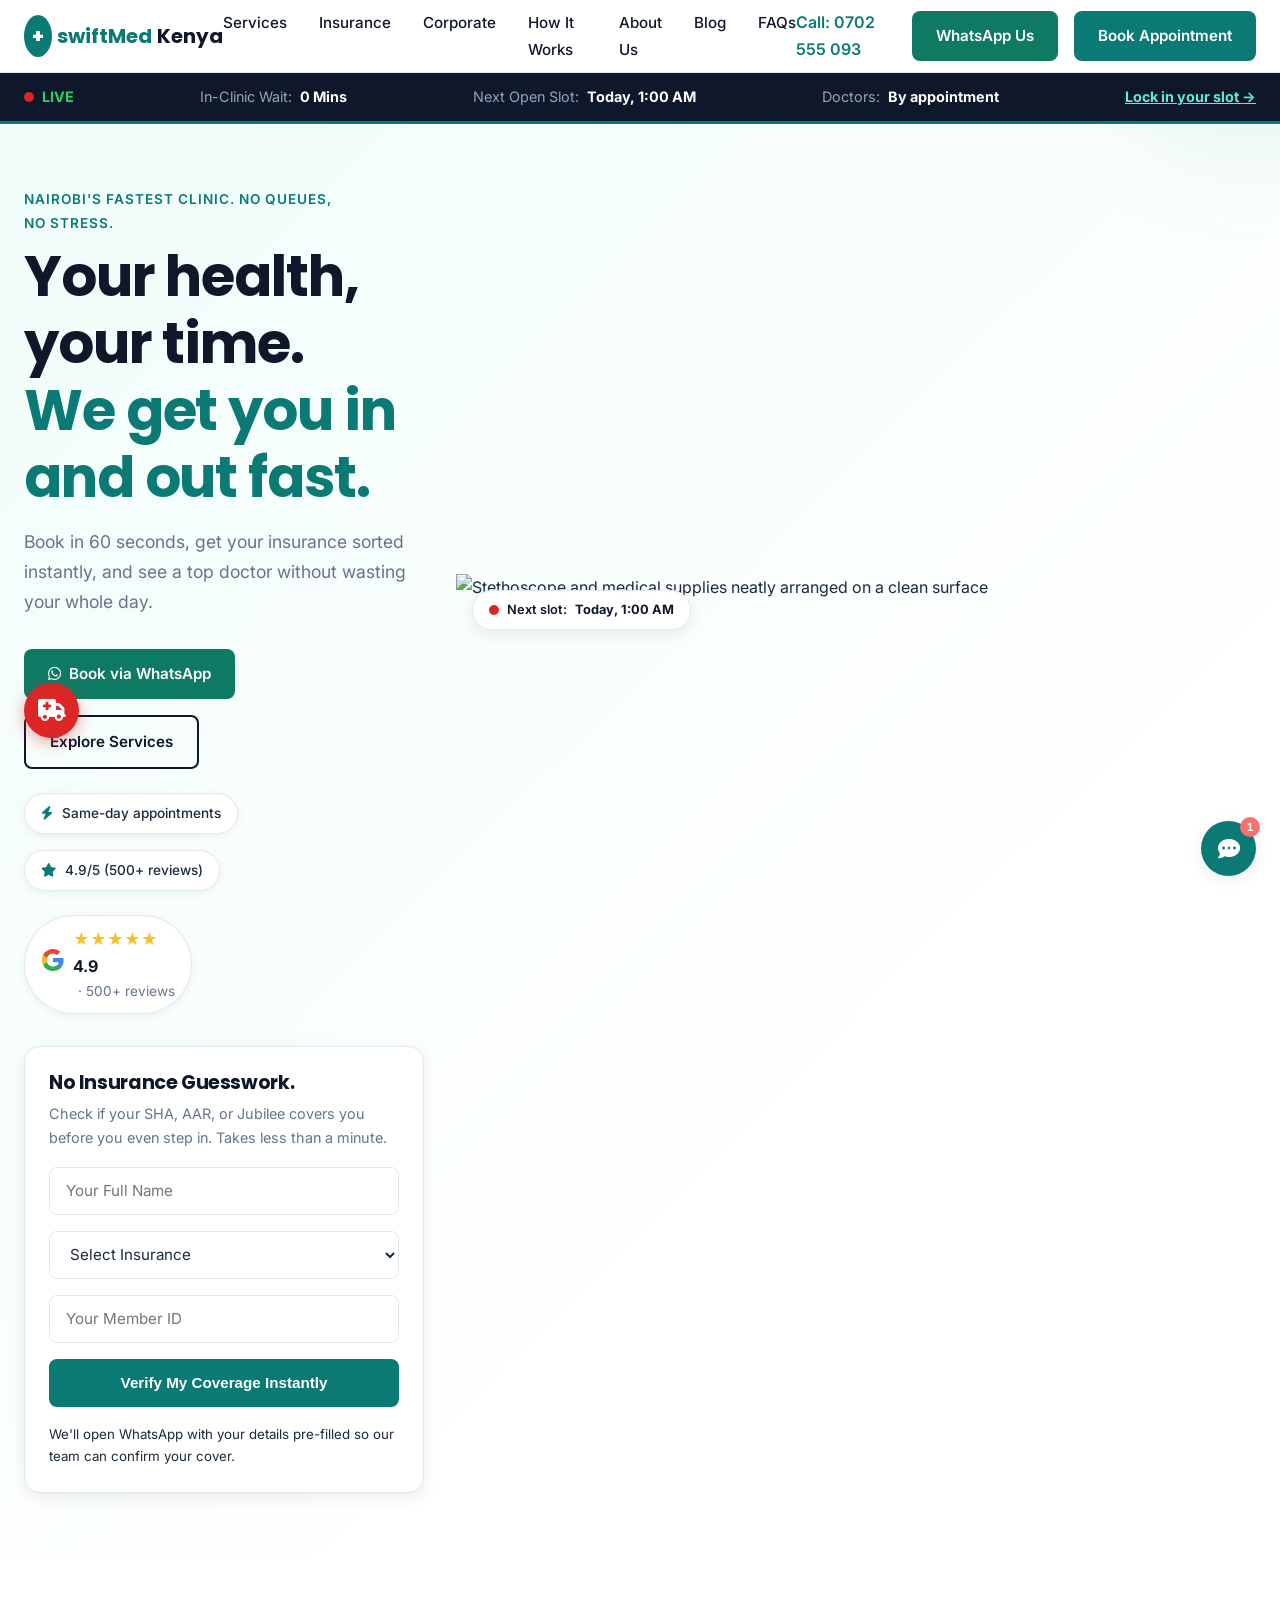
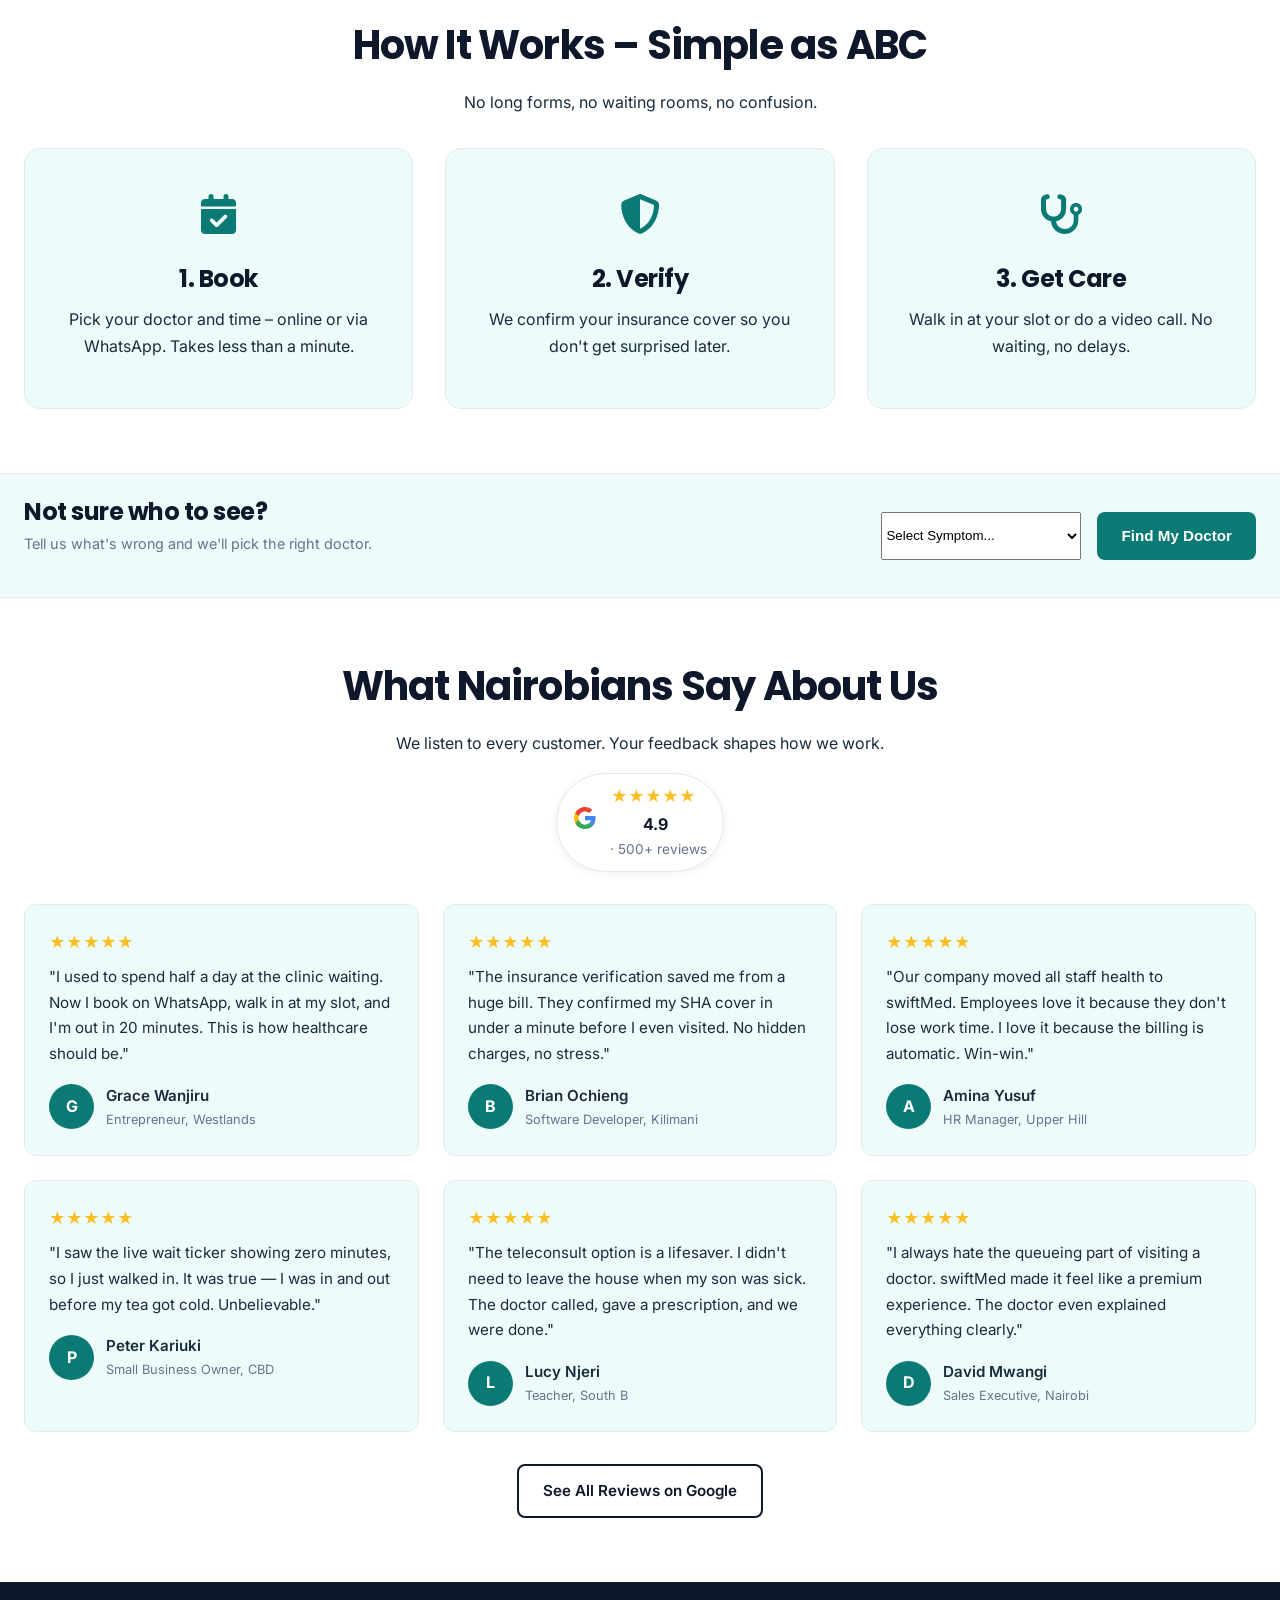
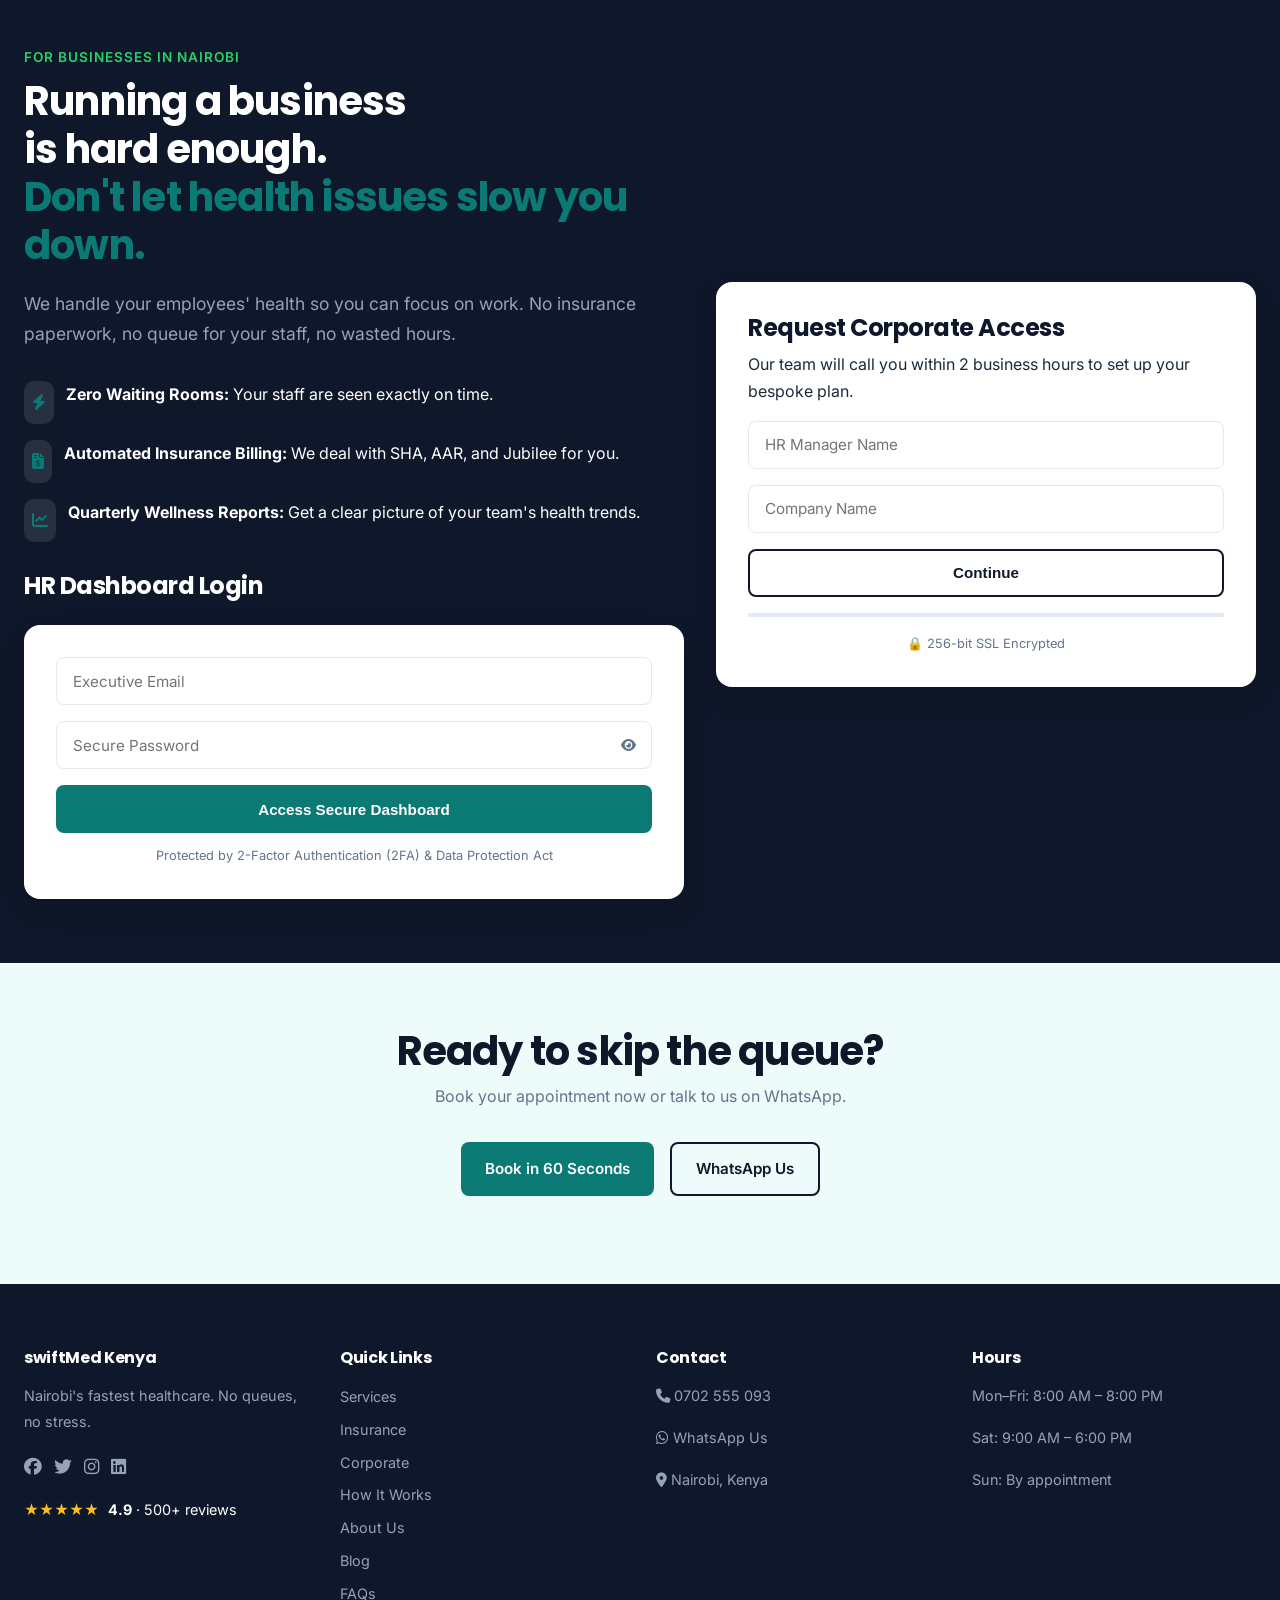
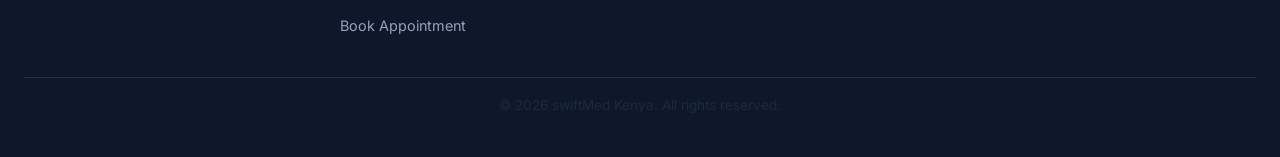
==== commit d16a0845: "Add files via upload" ====
--- a/index.html
+++ b/index.html
@@ -57,18 +57,6 @@
         {"@type": "OpeningHoursSpecification","dayOfWeek": ["Monday","Tuesday","Wednesday","Thursday","Friday"],"opens": "08:00","closes": "20:00"},
         {"@type": "OpeningHoursSpecification","dayOfWeek": "Saturday","opens": "09:00","closes": "18:00"}
       ],
-      "aggregateRating": {
-        "@type": "AggregateRating",
-        "ratingValue": "4.9",
-        "reviewCount": "500",
-        "bestRating": "5",
-        "worstRating": "1"
-      },
-      "sameAs": [
-        "https://www.facebook.com/swiftmedkenya",
-        "https://www.instagram.com/swiftmedkenya",
-        "https://www.linkedin.com/company/swiftmedkenya"
-      ],
       "hasOfferCatalog": {
         "@type": "OfferCatalog",
         "name": "Medical Services",
@@ -114,20 +102,20 @@
                 <div class="header-cta mobile-only" id="header-cta-mobile">
                     <a href="tel:+254702555093" class="btn-phone">Call: 0702 555 093</a>
                     <a href="https://wa.me/254702555093?text=Hi%20swiftMed%20Kenya%2C%20I%20want%20to%20book%20an%20appointment." target="_blank" rel="noopener" class="btn-whatsapp">WhatsApp Us</a>
-                    <a href="#" class="btn-primary open-booking-modal">Book Appointment</a>
+                    <a href="https://wa.me/254702555093?text=Hi%20swiftMed%2C%20I%20want%20to%20book%20an%20appointment." class="btn-primary open-booking-modal">Book Appointment</a>
                 </div>
             </nav>
             <div class="header-cta" id="header-cta">
                 <a href="tel:+254702555093" class="btn-phone">Call: 0702 555 093</a>
                 <a href="https://wa.me/254702555093?text=Hi%20swiftMed%20Kenya%2C%20I%20want%20to%20book%20an%20appointment." target="_blank" rel="noopener" class="btn-whatsapp">WhatsApp Us</a>
-                <a href="#" class="btn-primary open-booking-modal">Book Appointment</a>
+                <a href="https://wa.me/254702555093?text=Hi%20swiftMed%2C%20I%20want%20to%20book%20an%20appointment." class="btn-primary open-booking-modal">Book Appointment</a>
             </div>
         </div>
     </header>
 
     <main id="main" tabindex="-1">
 
-    <!-- Live availability ticker -->
+    <!-- Live availability ticker (MOCK DATA — see app.js → MOCK DATA block) -->
     <div class="waitlist-ticker">
         <div class="container ticker-inner">
             <div class="ticker-live-status">
@@ -146,7 +134,7 @@
                 <span id="wait-doctors" class="ticker-value">—</span>
             </div>
             <div class="ticker-cta ticker-mobile-hide">
-                <a href="#" class="open-booking-modal">Lock in your slot &rarr;</a>
+                <a href="https://wa.me/254702555093?text=Hi%20swiftMed%2C%20I%20want%20to%20book%20an%20appointment." class="open-booking-modal">Lock in your slot &rarr;</a>
             </div>
         </div>
     </div>
@@ -172,7 +160,7 @@
                 </div>
 
                 <div class="google-review-badge">
-                    <a href="https://g.page/r/your-google-review-link/review" target="_blank" rel="noopener" class="google-badge-link">
+                    <a href="https://g.page/r/swiftmed-demo/review" target="_blank" rel="noopener" class="google-badge-link">
                         <div class="google-logo" aria-hidden="true">
                             <svg viewBox="0 0 48 48" width="24" height="24"><path fill="#4285F4" d="M45.12 24.5c0-1.56-.14-3.06-.4-4.5H24v8.51h11.84c-.51 2.75-2.06 5.08-4.39 6.64v5.52h7.11c4.16-3.83 6.56-9.47 6.56-16.17z"/><path fill="#34A853" d="M24 46c5.94 0 10.92-1.97 14.56-5.33l-7.11-5.52c-1.97 1.32-4.49 2.1-7.45 2.1-5.73 0-10.58-3.87-12.31-9.07H4.34v5.7C7.96 41.07 15.4 46 24 46z"/><path fill="#FBBC05" d="M11.69 28.18C11.25 26.86 11 25.45 11 24s.25-2.86.69-4.18v-5.7H4.34C2.85 17.09 2 20.45 2 24c0 3.55.85 6.91 2.34 9.88l7.35-5.7z"/><path fill="#EA4335" d="M24 10.75c3.23 0 6.13 1.11 8.41 3.29l6.31-6.31C34.91 4.18 29.93 2 24 2 15.4 2 7.96 6.93 4.34 14.12l7.35 5.7c1.73-5.2 6.58-9.07 12.31-9.07z"/></svg>
                         </div>
@@ -226,8 +214,13 @@
                     Next slot: <strong class="js-next-slot">—</strong>
                 </div>
                 <img src="https://images.unsplash.com/photo-1584982751601-97dcc096659c?q=80&w=800&auto=format&fit=crop"
+                     srcset="https://images.unsplash.com/photo-1584982751601-97dcc096659c?q=80&w=480&auto=format&fit=crop 480w,
+                             https://images.unsplash.com/photo-1584982751601-97dcc096659c?q=80&w=800&auto=format&fit=crop 800w,
+                             https://images.unsplash.com/photo-1584982751601-97dcc096659c?q=80&w=1200&auto=format&fit=crop 1200w"
+                     sizes="(min-width: 900px) 45vw, 100vw"
                      alt="Stethoscope and medical supplies neatly arranged on a clean surface"
-                     loading="eager" width="800" height="533">
+                     loading="eager" fetchpriority="high" decoding="async"
+                     width="800" height="533">
             </div>
         </div>
     </section>
@@ -270,24 +263,24 @@
                 <label class="sr-only" for="symptom-select">Choose a symptom</label>
                 <select id="symptom-select">
                     <option value="">Select Symptom...</option>
-                    <option value="Dr. Achieng (Cardiologist)">Chest pain / heart issues</option>
-                    <option value="Dr. Mwangi (General Physician)">Fever, headache, flu</option>
-                    <option value="Dr. Kamau (Pediatrician)">Child fever / vaccination</option>
-                    <option value="Dr. Mwangi (General Physician)">Tired all the time</option>
+                    <option value="chest-pain" data-doctor="Dr. Achieng">Chest pain / heart issues</option>
+                    <option value="fever-flu" data-doctor="Dr. Mwangi">Fever, headache, flu</option>
+                    <option value="child-fever" data-doctor="Dr. Kamau">Child fever / vaccination</option>
+                    <option value="fatigue" data-doctor="Dr. Mwangi">Tired all the time</option>
                 </select>
                 <button class="btn-primary" onclick="routeSpecialist()">Find My Doctor</button>
             </div>
         </div>
     </div>
 
-    <!-- Patient Voices -->
+    <!-- Patient Voices (inline — no-JS safe) -->
     <section class="patient-voices">
         <div class="container">
             <div class="section-header">
                 <h2>What Nairobians Say About Us</h2>
                 <p>We listen to every customer. Your feedback shapes how we work.</p>
                 <div class="google-review-badge center-badge">
-                    <a href="https://g.page/r/your-google-review-link/review" target="_blank" rel="noopener" class="google-badge-link">
+                    <a href="https://g.page/r/swiftmed-demo/review" target="_blank" rel="noopener" class="google-badge-link">
                         <div class="google-logo" aria-hidden="true">
                             <svg viewBox="0 0 48 48" width="24" height="24"><path fill="#4285F4" d="M45.12 24.5c0-1.56-.14-3.06-.4-4.5H24v8.51h11.84c-.51 2.75-2.06 5.08-4.39 6.64v5.52h7.11c4.16-3.83 6.56-9.47 6.56-16.17z"/><path fill="#34A853" d="M24 46c5.94 0 10.92-1.97 14.56-5.33l-7.11-5.52c-1.97 1.32-4.49 2.1-7.45 2.1-5.73 0-10.58-3.87-12.31-9.07H4.34v5.7C7.96 41.07 15.4 46 24 46z"/><path fill="#FBBC05" d="M11.69 28.18C11.25 26.86 11 25.45 11 24s.25-2.86.69-4.18v-5.7H4.34C2.85 17.09 2 20.45 2 24c0 3.55.85 6.91 2.34 9.88l7.35-5.7z"/><path fill="#EA4335" d="M24 10.75c3.23 0 6.13 1.11 8.41 3.29l6.31-6.31C34.91 4.18 29.93 2 24 2 15.4 2 7.96 6.93 4.34 14.12l7.35 5.7c1.73-5.2 6.58-9.07 12.31-9.07z"/></svg>
                         </div>
@@ -300,10 +293,78 @@
                 </div>
             </div>
 
-            <div class="testimonial-grid" id="testimonial-grid"></div>
+            <!-- Portfolio demo — replace with real, attributable reviews before launch. -->
+            <div class="testimonial-grid">
+                <div class="testimonial-card animate-on-scroll">
+                    <div class="testimonial-stars" aria-hidden="true">★★★★★</div>
+                    <p class="testimonial-quote">"I used to spend half a day at the clinic waiting. Now I book on WhatsApp, walk in at my slot, and I'm out in 20 minutes. This is how healthcare should be."</p>
+                    <div class="testimonial-author">
+                        <div class="testimonial-avatar" aria-hidden="true">G</div>
+                        <div>
+                            <div class="testimonial-name">Grace Wanjiru</div>
+                            <div class="testimonial-role">Entrepreneur, Westlands</div>
+                        </div>
+                    </div>
+                </div>
+                <div class="testimonial-card animate-on-scroll">
+                    <div class="testimonial-stars" aria-hidden="true">★★★★★</div>
+                    <p class="testimonial-quote">"The insurance verification saved me from a huge bill. They confirmed my SHA cover in under a minute before I even visited. No hidden charges, no stress."</p>
+                    <div class="testimonial-author">
+                        <div class="testimonial-avatar" aria-hidden="true">B</div>
+                        <div>
+                            <div class="testimonial-name">Brian Ochieng</div>
+                            <div class="testimonial-role">Software Developer, Kilimani</div>
+                        </div>
+                    </div>
+                </div>
+                <div class="testimonial-card animate-on-scroll">
+                    <div class="testimonial-stars" aria-hidden="true">★★★★★</div>
+                    <p class="testimonial-quote">"Our company moved all staff health to swiftMed. Employees love it because they don't lose work time. I love it because the billing is automatic. Win-win."</p>
+                    <div class="testimonial-author">
+                        <div class="testimonial-avatar" aria-hidden="true">A</div>
+                        <div>
+                            <div class="testimonial-name">Amina Yusuf</div>
+                            <div class="testimonial-role">HR Manager, Upper Hill</div>
+                        </div>
+                    </div>
+                </div>
+                <div class="testimonial-card animate-on-scroll">
+                    <div class="testimonial-stars" aria-hidden="true">★★★★★</div>
+                    <p class="testimonial-quote">"I saw the live wait ticker showing zero minutes, so I just walked in. It was true — I was in and out before my tea got cold. Unbelievable."</p>
+                    <div class="testimonial-author">
+                        <div class="testimonial-avatar" aria-hidden="true">P</div>
+                        <div>
+                            <div class="testimonial-name">Peter Kariuki</div>
+                            <div class="testimonial-role">Small Business Owner, CBD</div>
+                        </div>
+                    </div>
+                </div>
+                <div class="testimonial-card animate-on-scroll">
+                    <div class="testimonial-stars" aria-hidden="true">★★★★★</div>
+                    <p class="testimonial-quote">"The teleconsult option is a lifesaver. I didn't need to leave the house when my son was sick. The doctor called, gave a prescription, and we were done."</p>
+                    <div class="testimonial-author">
+                        <div class="testimonial-avatar" aria-hidden="true">L</div>
+                        <div>
+                            <div class="testimonial-name">Lucy Njeri</div>
+                            <div class="testimonial-role">Teacher, South B</div>
+                        </div>
+                    </div>
+                </div>
+                <div class="testimonial-card animate-on-scroll">
+                    <div class="testimonial-stars" aria-hidden="true">★★★★★</div>
+                    <p class="testimonial-quote">"I always hate the queueing part of visiting a doctor. swiftMed made it feel like a premium experience. The doctor even explained everything clearly."</p>
+                    <div class="testimonial-author">
+                        <div class="testimonial-avatar" aria-hidden="true">D</div>
+                        <div>
+                            <div class="testimonial-name">David Mwangi</div>
+                            <div class="testimonial-role">Sales Executive, Nairobi</div>
+                        </div>
+                    </div>
+                </div>
+            </div>
 
             <div class="voices-cta">
-                <a href="https://g.page/r/your-google-review-link/review" target="_blank" rel="noopener" class="btn-secondary">See All Reviews on Google</a>
+                <a href="https://g.page/r/swiftmed-demo/review" target="_blank" rel="noopener" class="btn-secondary">See All Reviews on Google</a>
             </div>
         </div>
     </section>
@@ -399,7 +460,7 @@
             <h2>Ready to skip the queue?</h2>
             <p>Book your appointment now or talk to us on WhatsApp.</p>
             <div class="hero-actions">
-                <a href="#" class="btn-primary open-booking-modal">Book in 60 Seconds</a>
+                <a href="https://wa.me/254702555093?text=Hi%20swiftMed%2C%20I%20want%20to%20book%20an%20appointment." class="btn-primary open-booking-modal">Book in 60 Seconds</a>
                 <a href="https://wa.me/254702555093" target="_blank" rel="noopener" class="btn-secondary">WhatsApp Us</a>
             </div>
         </div>
@@ -411,18 +472,18 @@
     <footer class="site-footer">
         <div class="container footer-grid">
             <div class="footer-col">
-                <h4>swiftMed Kenya</h4>
+                <h3>swiftMed Kenya</h3>
                 <p>Nairobi's fastest healthcare. No queues, no stress.</p>
                 <div class="social-links">
-                    <a href="#" aria-label="Facebook"><i class="fa-brands fa-facebook" aria-hidden="true"></i></a>
-                    <a href="#" aria-label="Twitter"><i class="fa-brands fa-twitter" aria-hidden="true"></i></a>
-                    <a href="#" aria-label="Instagram"><i class="fa-brands fa-instagram" aria-hidden="true"></i></a>
-                    <a href="#" aria-label="LinkedIn"><i class="fa-brands fa-linkedin" aria-hidden="true"></i></a>
+                    <a href="https://facebook.com/swiftmedkenya" aria-label="Facebook" target="_blank" rel="noopener"><i class="fa-brands fa-facebook" aria-hidden="true"></i></a>
+                    <a href="https://twitter.com/swiftmedkenya" aria-label="Twitter" target="_blank" rel="noopener"><i class="fa-brands fa-twitter" aria-hidden="true"></i></a>
+                    <a href="https://instagram.com/swiftmedkenya" aria-label="Instagram" target="_blank" rel="noopener"><i class="fa-brands fa-instagram" aria-hidden="true"></i></a>
+                    <a href="https://linkedin.com/company/swiftmedkenya" aria-label="LinkedIn" target="_blank" rel="noopener"><i class="fa-brands fa-linkedin" aria-hidden="true"></i></a>
                 </div>
                 <div class="footer-rating"><span class="google-stars" aria-hidden="true">★★★★★</span> <strong>4.9</strong> · 500+ reviews</div>
             </div>
             <div class="footer-col">
-                <h4>Quick Links</h4>
+                <h3>Quick Links</h3>
                 <ul>
                     <li><a href="services.html">Services</a></li>
                     <li><a href="#insurance">Insurance</a></li>
@@ -431,17 +492,17 @@
                     <li><a href="about.html">About Us</a></li>
                     <li><a href="blog.html">Blog</a></li>
                     <li><a href="faq.html">FAQs</a></li>
-                    <li><a href="#" class="open-booking-modal">Book Appointment</a></li>
+                    <li><a href="https://wa.me/254702555093?text=Hi%20swiftMed%2C%20I%20want%20to%20book%20an%20appointment." class="open-booking-modal">Book Appointment</a></li>
                 </ul>
             </div>
             <div class="footer-col">
-                <h4>Contact</h4>
+                <h3>Contact</h3>
                 <p><i class="fa-solid fa-phone" aria-hidden="true"></i> <a href="tel:+254702555093">0702 555 093</a></p>
                 <p><i class="fa-brands fa-whatsapp" aria-hidden="true"></i> <a href="https://wa.me/254702555093" target="_blank" rel="noopener">WhatsApp Us</a></p>
                 <p><i class="fa-solid fa-location-dot" aria-hidden="true"></i> Nairobi, Kenya</p>
             </div>
             <div class="footer-col">
-                <h4>Hours</h4>
+                <h3>Hours</h3>
                 <p>Mon–Fri: 8:00 AM – 8:00 PM</p>
                 <p>Sat: 9:00 AM – 6:00 PM</p>
                 <p>Sun: By appointment</p>
@@ -471,13 +532,11 @@
                 <div class="type-select">
                     <button type="button" class="type-card" onclick="setApptType('in-clinic', this)">
                         <i class="fa-solid fa-hospital" aria-hidden="true"></i>
-                        <span>In-Clinic</span>
-                        <small>From KES 2,500</small>
+                        <span>In-Clinic</span><small>From KES 2,500</small>
                     </button>
                     <button type="button" class="type-card" onclick="setApptType('teleconsult', this)">
                         <i class="fa-solid fa-video" aria-hidden="true"></i>
-                        <span>Teleconsult</span>
-                        <small>KES 2,500</small>
+                        <span>Teleconsult</span><small>KES 2,500</small>
                     </button>
                 </div>
                 <div class="doctor-select mt-3">
@@ -517,17 +576,24 @@
                 <form id="patient-form" novalidate>
                     <div class="form-group">
                         <label class="sr-only" for="patient-fullname">Full name</label>
-                        <input type="text" id="patient-fullname" placeholder="Full Name" autocomplete="name" required>
-                        <small class="error-msg">Name is required.</small>
+                        <input type="text" id="patient-fullname" placeholder="Full Name"
+                               autocomplete="name" required
+                               aria-describedby="patient-fullname-error">
+                        <small class="error-msg" id="patient-fullname-error" role="alert"></small>
                     </div>
                     <div class="form-group" style="margin-top:1rem;">
                         <label class="sr-only" for="patient-phone">Phone number</label>
-                        <input type="tel" id="patient-phone" inputmode="tel" placeholder="Phone (e.g., 0712 345 678)" autocomplete="tel" required pattern="^(?:\+?254|0)(7|1)\d{8}$">
-                        <small class="error-msg">Enter a valid Kenyan phone number.</small>
+                        <input type="tel" id="patient-phone" inputmode="tel"
+                               placeholder="Phone (e.g. 0712 345 678)" autocomplete="tel" required
+                               aria-describedby="patient-phone-error">
+                        <small class="error-msg" id="patient-phone-error" role="alert"></small>
                     </div>
                     <div class="form-group" style="margin-top:1rem;">
                         <label class="sr-only" for="patient-email">Email (optional)</label>
-                        <input type="email" id="patient-email" placeholder="Email (optional)" autocomplete="email">
+                        <input type="email" id="patient-email" placeholder="Email (optional)"
+                               autocomplete="email"
+                               aria-describedby="patient-email-error">
+                        <small class="error-msg" id="patient-email-error" role="alert"></small>
                     </div>
                     <div class="form-group" style="margin-top:1rem;">
                         <label class="sr-only" for="patient-notes">Notes (optional)</label>
@@ -594,7 +660,7 @@
     </button>
 
     <div id="recent-bookings-widget" class="recent-bookings-widget">
-        <div class="recent-bookings-header"><span class="dot" aria-hidden="true"></span> RECENT ACTIVITY</div>
+        <div class="recent-bookings-header"><span class="dot" aria-hidden="true"></span> RECENT ACTIVITY (DEMO)</div>
         <div class="recent-bookings-content" id="recent-bookings-content">
             <p class="recent-booking-item">Grace W. booked a General Consultation</p>
             <p class="recent-booking-time">2 mins ago</p>
@@ -646,7 +712,7 @@
         </div>
         <button id="chat-toggle" class="chat-toggle" onclick="toggleChat()" aria-label="Open chat" aria-expanded="false" aria-controls="chat-window">
             <i class="fa-solid fa-comment-dots" aria-hidden="true"></i>
-            <span class="chat-badge" aria-hidden="true">1</span>
+            <span class="chat-badge" aria-hidden="true" hidden>1</span>
         </button>
     </div>
 
--- a/styles.css
+++ b/styles.css
@@ -1,6 +1,17 @@
 /* ============================================================
-   swiftMed Kenya – Production Stylesheet (v3)
-   Author: UI/UX Audit & Redesign
+   swiftMed Kenya – Production Stylesheet (v5)
+   Portfolio demo build.
+
+   CHANGES FROM v4
+   ---------------
+   • html font-size 100% (respects user preference, WCAG 1.4.4)
+   • --measure applied at 1024px (not 1536px)
+   • Toast container owns positioning; toasts stack cleanly
+   • Floating rail: chat-open hides back-to-top and activity widget
+   • Emergency menu uses visibility+opacity (transition actually runs)
+   • .step-dot contrast 3.87:1 → 13.1:1 (WCAG AA)
+   • Footer headings h3, FAQ category headings h2
+   • Invalid form fields get a non-colour-only cue
    ============================================================ */
 
 /* ---------- 1. Design Tokens ---------- */
@@ -78,7 +89,9 @@
 html {
   scroll-behavior: smooth;
   scroll-padding-top: calc(var(--header-h) + 1rem);
-  font-size: 16px;
+  /* 100% respects the user's browser/OS text-size preference (WCAG 1.4.4).
+     All sizing downstream is in rem, so nothing shifts at defaults. */
+  font-size: 100%;
 }
 
 body {
@@ -123,7 +136,7 @@
 
 ul, ol { list-style: none; }
 
-/* Fluid container system */
+/* ---------- Fluid container system ---------- */
 .container {
   width: 100%;
   max-width: min(100% - 2rem, 1200px);
@@ -135,20 +148,44 @@
 .container-lg { max-width: min(100% - 2rem, 1024px); }
 .container-xl { max-width: min(100% - 2rem, 1280px); }
 
-@media (min-width: 1600px) {
-  .container { max-width: min(100% - 4rem, 1600px); }
-  body { font-size: 18px; }
-
-  /* Cap the measure, not the container */
+/* Progressive desktop expansion — reclaim horizontal space */
+@media (min-width: 1280px) {
+  .container    { max-width: min(100% - 3rem, 1240px); }
+  .container-lg { max-width: min(100% - 3rem, 1120px); }
+  .container-xl { max-width: min(100% - 3rem, 1360px); }
+}
+
+@media (min-width: 1536px) {
+  .container    { max-width: min(100% - 4rem, 1440px); }
+  .container-md { max-width: min(100% - 4rem, 880px); }
+  .container-lg { max-width: min(100% - 4rem, 1240px); }
+  .container-xl { max-width: min(100% - 4rem, 1560px); }
+}
+
+@media (min-width: 1920px) {
+  .container    { max-width: min(100% - 6rem, 1680px); }
+  .container-xl { max-width: min(100% - 6rem, 1780px); }
+}
+
+/* Cap the measure once the layout has room for it. Applied at 1024px so
+   1280–1500px laptops don't read 130-character lines. */
+@media (min-width: 1024px) {
   .hero-text > p,
   .about-text p,
   .corporate-text > p,
   .faq-answer p,
   .service-card p,
   .step-card p,
-  .featured-text > p {
+  .featured-text > p,
+  .blog-card-content p {
     max-width: var(--measure);
   }
+}
+
+/* Scale type + vertical rhythm on very large viewports */
+@media (min-width: 1536px) {
+  :root { --space-xl: 5rem; }
+  body  { font-size: 17px; }
 }
 
 /* ---------- 2b. Utilities / a11y ---------- */
@@ -357,7 +394,7 @@
     border-bottom: 1px solid var(--border);
     box-shadow: var(--shadow-lg);
     padding: var(--space-md);
-    display: block;              /* keep in flow for transition */
+    display: block;
     max-height: 0;
     overflow: hidden;
     transition: max-height 0.35s cubic-bezier(0.25, 0.8, 0.25, 1);
@@ -564,8 +601,14 @@
 
 .error-msg.visible { display: block; }
 
+/* Invalid field cue: colour + subtle gradient (not colour-only,
+   survives colour-blindness and monochrome displays) */
 .form-group input.invalid,
-.form-group select.invalid { border-color: var(--error); }
+.form-group select.invalid,
+.form-group textarea.invalid {
+  border-color: var(--error);
+  background-image: linear-gradient(135deg, rgba(239, 68, 68, 0.05), transparent 60%);
+}
 
 /* ---------- 6. Live Ticker ---------- */
 .waitlist-ticker {
@@ -824,10 +867,13 @@
   margin-bottom: var(--space-lg);
 }
 
-.footer-col h4 {
+.footer-col h3 {
   color: var(--white);
   margin-bottom: var(--space-sm);
   font-size: 1rem;
+  font-family: var(--font-heading);
+  line-height: 1.2;
+  letter-spacing: -0.02em;
 }
 
 .footer-col p,
@@ -915,7 +961,9 @@
   height: 28px;
   border-radius: 50%;
   background: var(--border);
-  color: var(--text-light);
+  /* --secondary (#0F172A) on --border (#e2e8f0) = 13.1:1.
+     --text-light was 3.87:1 and failed WCAG AA for this size. */
+  color: var(--secondary);
   display: flex;
   align-items: center;
   justify-content: center;
@@ -1068,8 +1116,10 @@
   animation: emergency-pulse 2s infinite;
 }
 
+/* visibility+opacity lets the transition actually run.
+   display:none toggling skips transitions entirely. */
 .emergency-menu {
-  display: none;
+  display: flex;
   flex-direction: column;
   gap: 0.5rem;
   background: var(--white);
@@ -1079,12 +1129,13 @@
   border: 1px solid #fca5a5;
   transform: translateY(10px);
   opacity: 0;
-  transition: opacity 0.25s ease, transform 0.25s ease;
+  visibility: hidden;
+  transition: opacity 0.25s ease, transform 0.25s ease, visibility 0.25s;
 }
 
 .emergency-menu.active {
-  display: flex;
   opacity: 1;
+  visibility: visible;
   transform: translateY(0);
 }
 
@@ -1119,6 +1170,7 @@
   max-width: 280px;
   display: none;
   z-index: 9996;
+  transition: opacity 0.25s ease, visibility 0.25s;
 }
 
 .recent-bookings-widget.show {
@@ -1393,34 +1445,48 @@
   transform: translateY(0);
 }
 
-#back-to-top:hover { background: var(--primary); color: var(--white); border-color: var(--primary); }
+#back-to-top:hover {
+  background: var(--primary);
+  color: var(--white);
+  border-color: var(--primary);
+}
+
+/* While the chat window is open, get the right-rail elements out of its way.
+   Back-to-top and the activity widget sit at the same coordinates and would
+   otherwise be covered by the chat panel. */
+body.chat-open #back-to-top,
+body.chat-open .recent-bookings-widget {
+  opacity: 0;
+  visibility: hidden;
+  pointer-events: none;
+}
 
 /* ---------- 19. Animations ---------- */
 @keyframes pulse {
-  0% { box-shadow: 0 0 0 0 rgba(220, 38, 38, 0.6); }
-  70% { box-shadow: 0 0 0 10px rgba(220, 38, 38, 0); }
+  0%   { box-shadow: 0 0 0 0 rgba(220, 38, 38, 0.6); }
+  70%  { box-shadow: 0 0 0 10px rgba(220, 38, 38, 0); }
   100% { box-shadow: 0 0 0 0 rgba(220, 38, 38, 0); }
 }
 
 @keyframes emergency-pulse {
-  0% { box-shadow: 0 0 0 0 rgba(220, 38, 38, 0.7); }
-  70% { box-shadow: 0 0 0 12px rgba(220, 38, 38, 0); }
+  0%   { box-shadow: 0 0 0 0 rgba(220, 38, 38, 0.7); }
+  70%  { box-shadow: 0 0 0 12px rgba(220, 38, 38, 0); }
   100% { box-shadow: 0 0 0 0 rgba(220, 38, 38, 0); }
 }
 
 @keyframes slideInRight {
   from { transform: translateX(100%); opacity: 0; }
-  to { transform: translateX(0); opacity: 1; }
+  to   { transform: translateX(0);    opacity: 1; }
 }
 
 @keyframes chatIn {
   from { opacity: 0; transform: translateY(20px); }
-  to { opacity: 1; transform: translateY(0); }
+  to   { opacity: 1; transform: translateY(0); }
 }
 
 @keyframes slideIn {
   from { transform: translateX(100%); opacity: 0; }
-  to { transform: translateX(0); opacity: 1; }
+  to   { transform: translateX(0);    opacity: 1; }
 }
 
 @keyframes slideOut {
@@ -1432,10 +1498,22 @@
 .animate-on-scroll.will-animate { opacity: 0; transform: translateY(16px); }
 .animate-on-scroll.visible { opacity: 1; transform: none; }
 
-.toast {
+/* ---------- 20. Toast ---------- */
+/* Container owns positioning; toasts stack inside it. */
+#toast-container {
   position: fixed;
   top: calc(var(--header-h) + 1rem);
-  right: 15px;
+  right: 1rem;
+  z-index: 10001;
+  display: flex;
+  flex-direction: column;
+  gap: 0.5rem;
+  max-width: min(360px, calc(100vw - 2rem));
+  pointer-events: none;
+}
+
+.toast {
+  pointer-events: auto;
   background: var(--secondary);
   color: var(--white);
   padding: 0.75rem 1rem;
@@ -1447,13 +1525,11 @@
   align-items: center;
   gap: 0.5rem;
   font-size: 0.9rem;
-  z-index: 10001;
-  max-width: calc(100vw - 2rem);
 }
 
 .toast.success { border-left-color: var(--success); }
-.toast.error { border-left-color: var(--danger-soft); }
-.toast.hide { animation: slideOut 0.3s ease-in forwards; }
+.toast.error   { border-left-color: var(--danger-soft); }
+.toast.hide    { animation: slideOut 0.3s ease-in forwards; }
 
 /* Reduced motion */
 @media (prefers-reduced-motion: reduce) {
@@ -1469,7 +1545,7 @@
   #back-to-top { transition: none; }
 }
 
-/* ---------- 20. Responsive Grid Collapse (audit fix) ---------- */
+/* ---------- 21. Responsive Grid Collapse ---------- */
 @media (max-width: 900px) {
   .hero-content,
   .featured-post-content,
@@ -1480,7 +1556,7 @@
   }
 
   .hero-image { order: 2; }
-  .hero-text { order: 1; }
+  .hero-text  { order: 1; }
 }
 
 /* Prevent grid blowout on narrow viewports */
@@ -1489,7 +1565,7 @@
   grid-template-columns: repeat(auto-fit, minmax(min(100%, 300px), 1fr));
 }
 
-/* ---------- 21. Utility Classes ---------- */
+/* ---------- 22. Utility Classes ---------- */
 .mt-1 { margin-top: var(--space-xs); }
 .mt-2 { margin-top: var(--space-sm); }
 .mt-3 { margin-top: var(--space-md); }
@@ -1517,10 +1593,7 @@
 /* Services page */
 .services-section { padding: var(--space-xl) 0; background: var(--white); }
 
-.services-grid {
-  display: grid;
-  gap: var(--space-lg);
-}
+.services-grid { display: grid; gap: var(--space-lg); }
 
 .service-card {
   background: var(--accent);
@@ -1567,11 +1640,12 @@
 
 .faq-category { margin-top: var(--space-lg); margin-bottom: var(--space-sm); }
 
-.faq-category h3 {
+.faq-category h2 {
   font-size: 1.2rem;
   color: var(--primary);
   border-bottom: 2px solid var(--border);
   padding-bottom: 0.5rem;
+  margin-bottom: 0;
 }
 
 .faq-item {
@@ -1823,12 +1897,7 @@
 
 .partners-note { text-align: center; color: var(--text-light); font-size: 0.9rem; }
 
-/* Content visibility for perf */
-.content-visibility-auto {
-  content-visibility: auto;
-  contain-intrinsic-size: 800px;
-}
-/* Append to styles.css — icon & initial avatars */
+/* ---------- 23. Icon & Initial Avatars ---------- */
 .team-avatar {
   width: 120px;
   height: 120px;
@@ -1870,4 +1939,8 @@
 .blog-card-image img {
   aspect-ratio: 3 / 2;
   object-fit: cover;
-}+}
+
+/* content-visibility: auto is a useful perf lever but interacts poorly with
+   IntersectionObserver reveals and browser find-in-page. Enable per-section
+   once tested in your target browsers. */
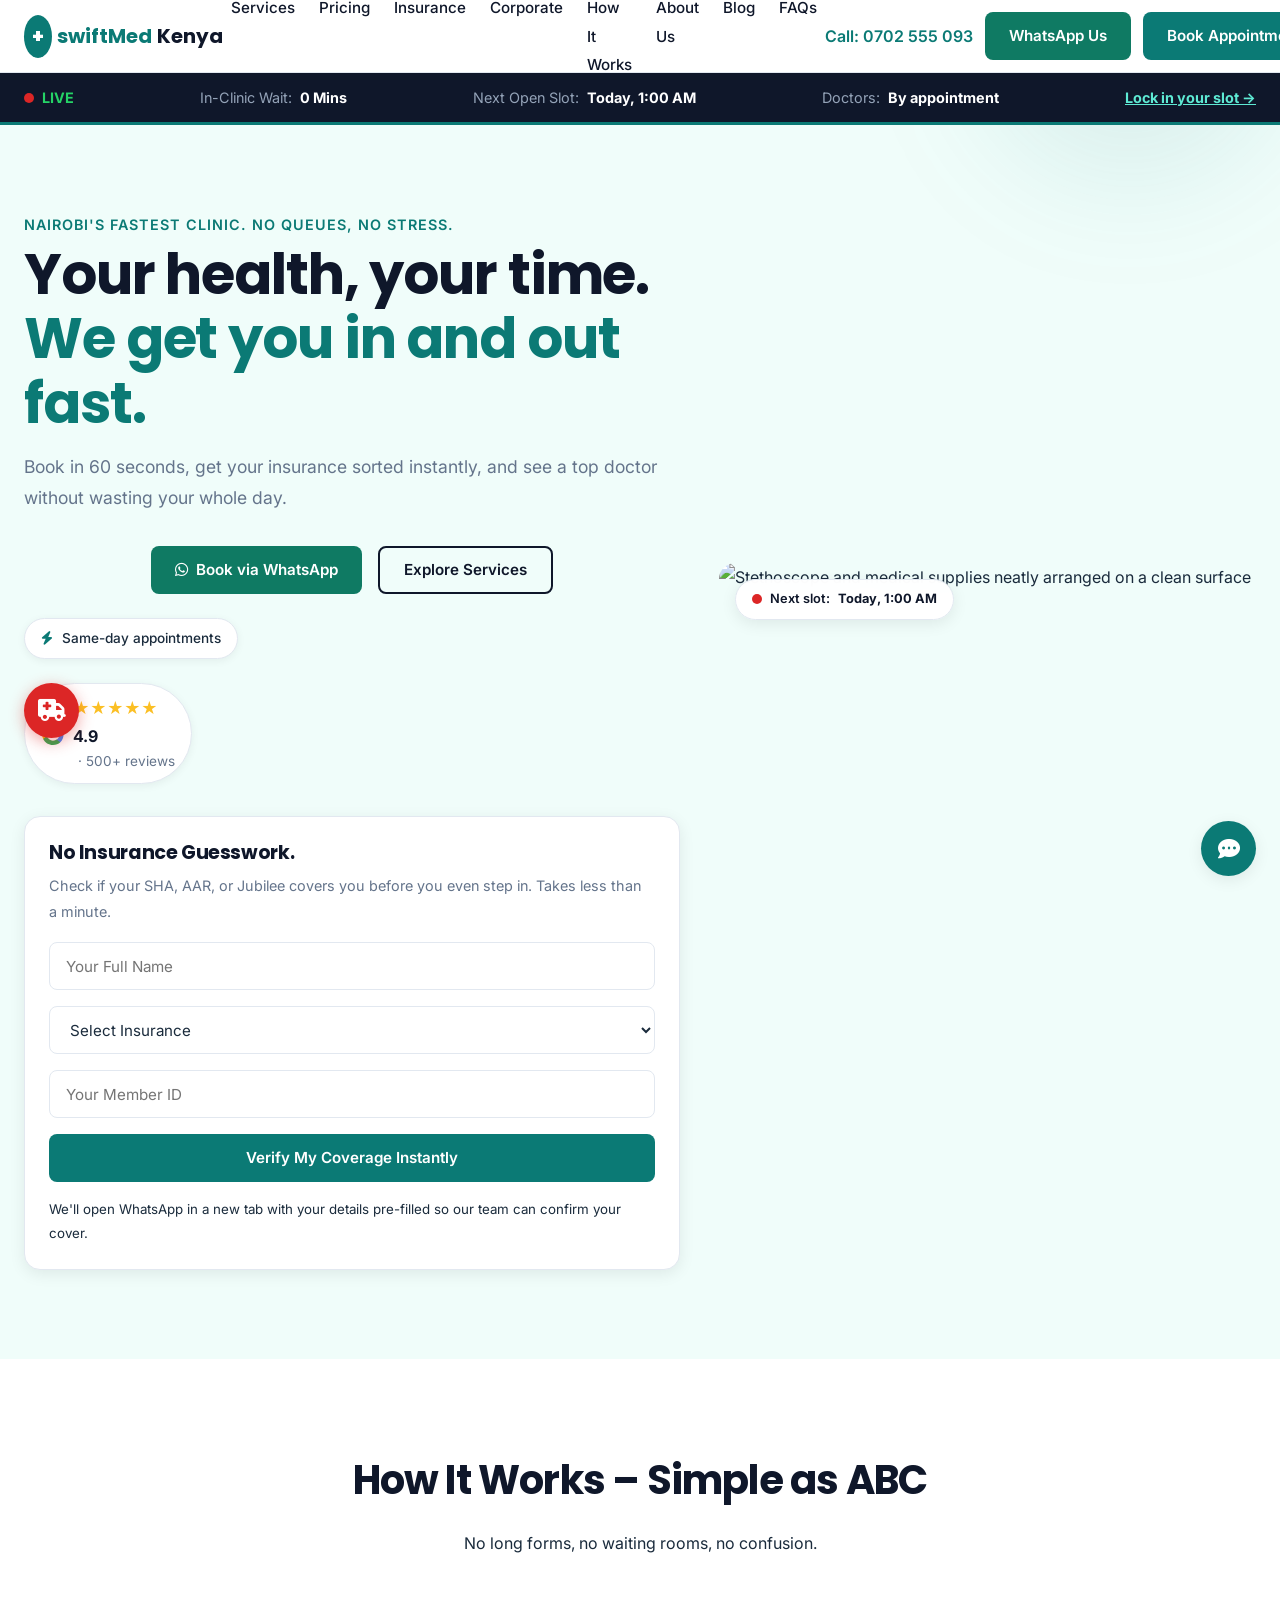
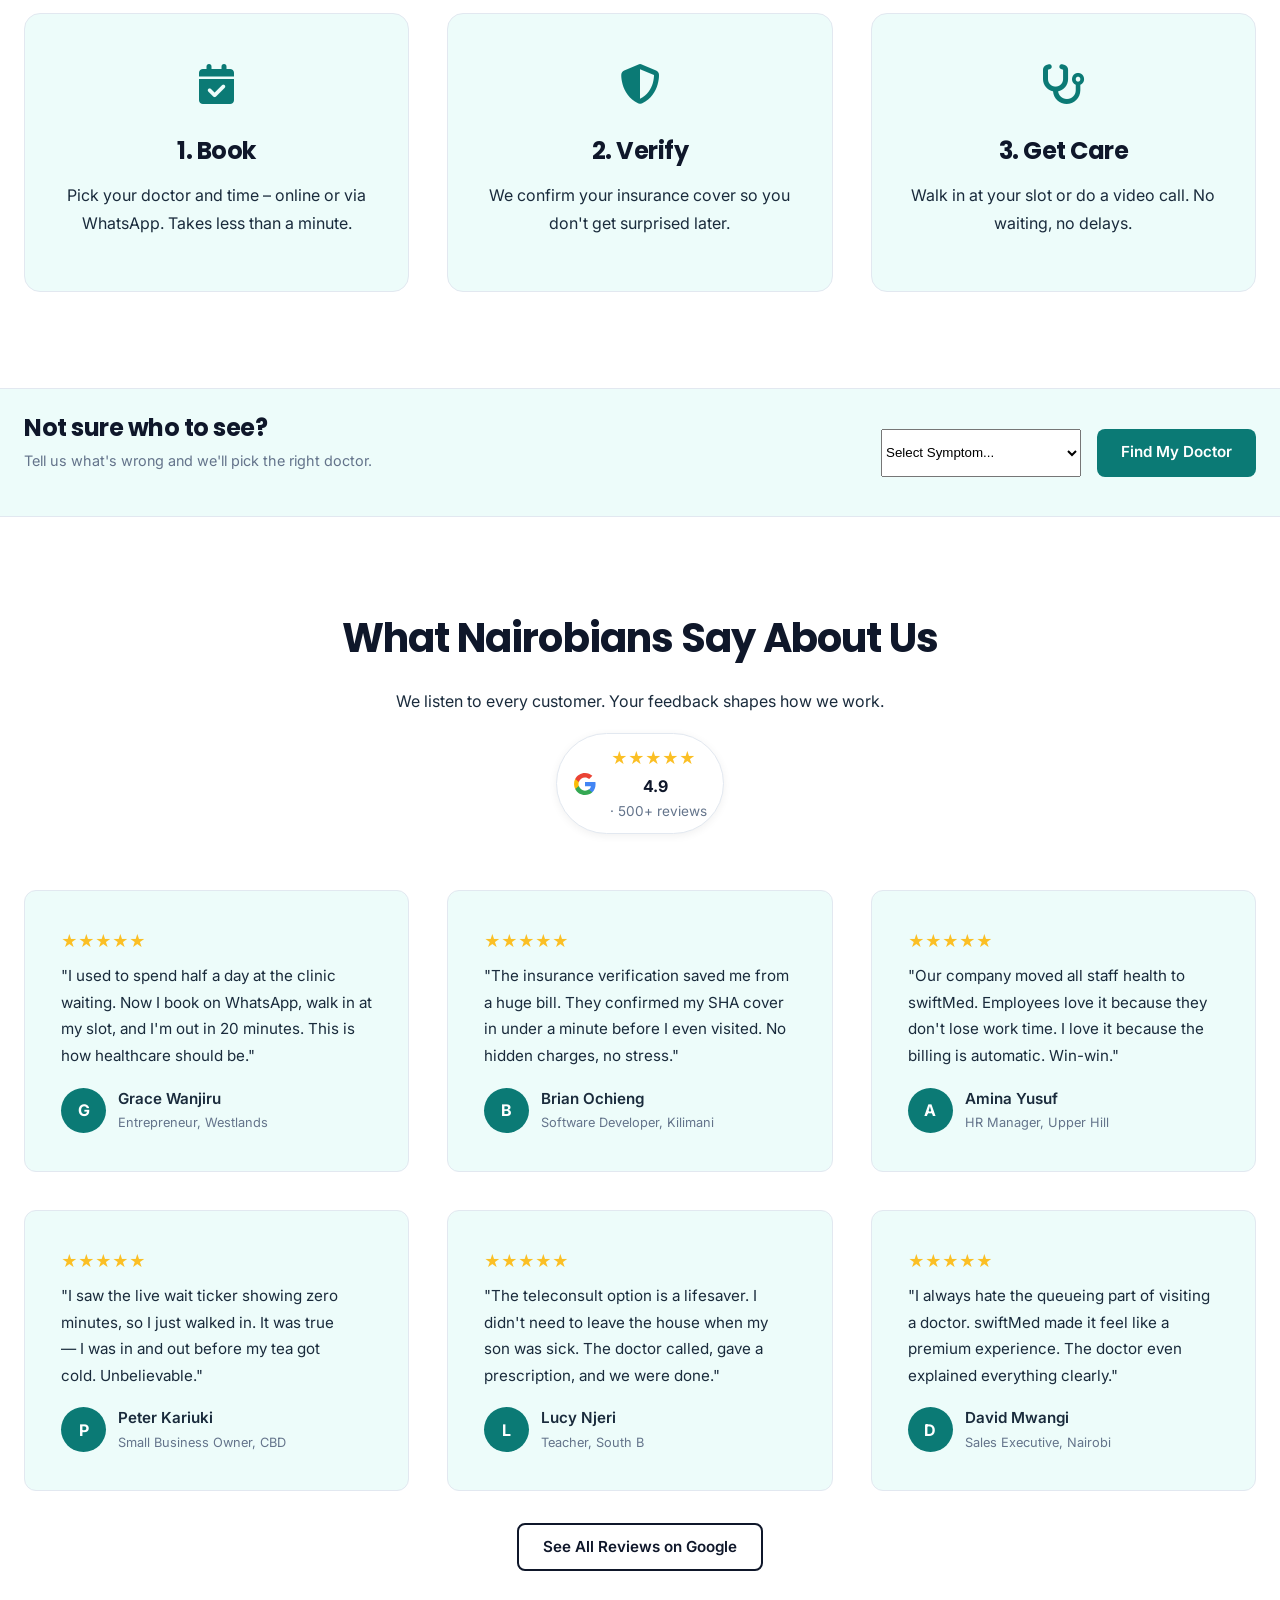
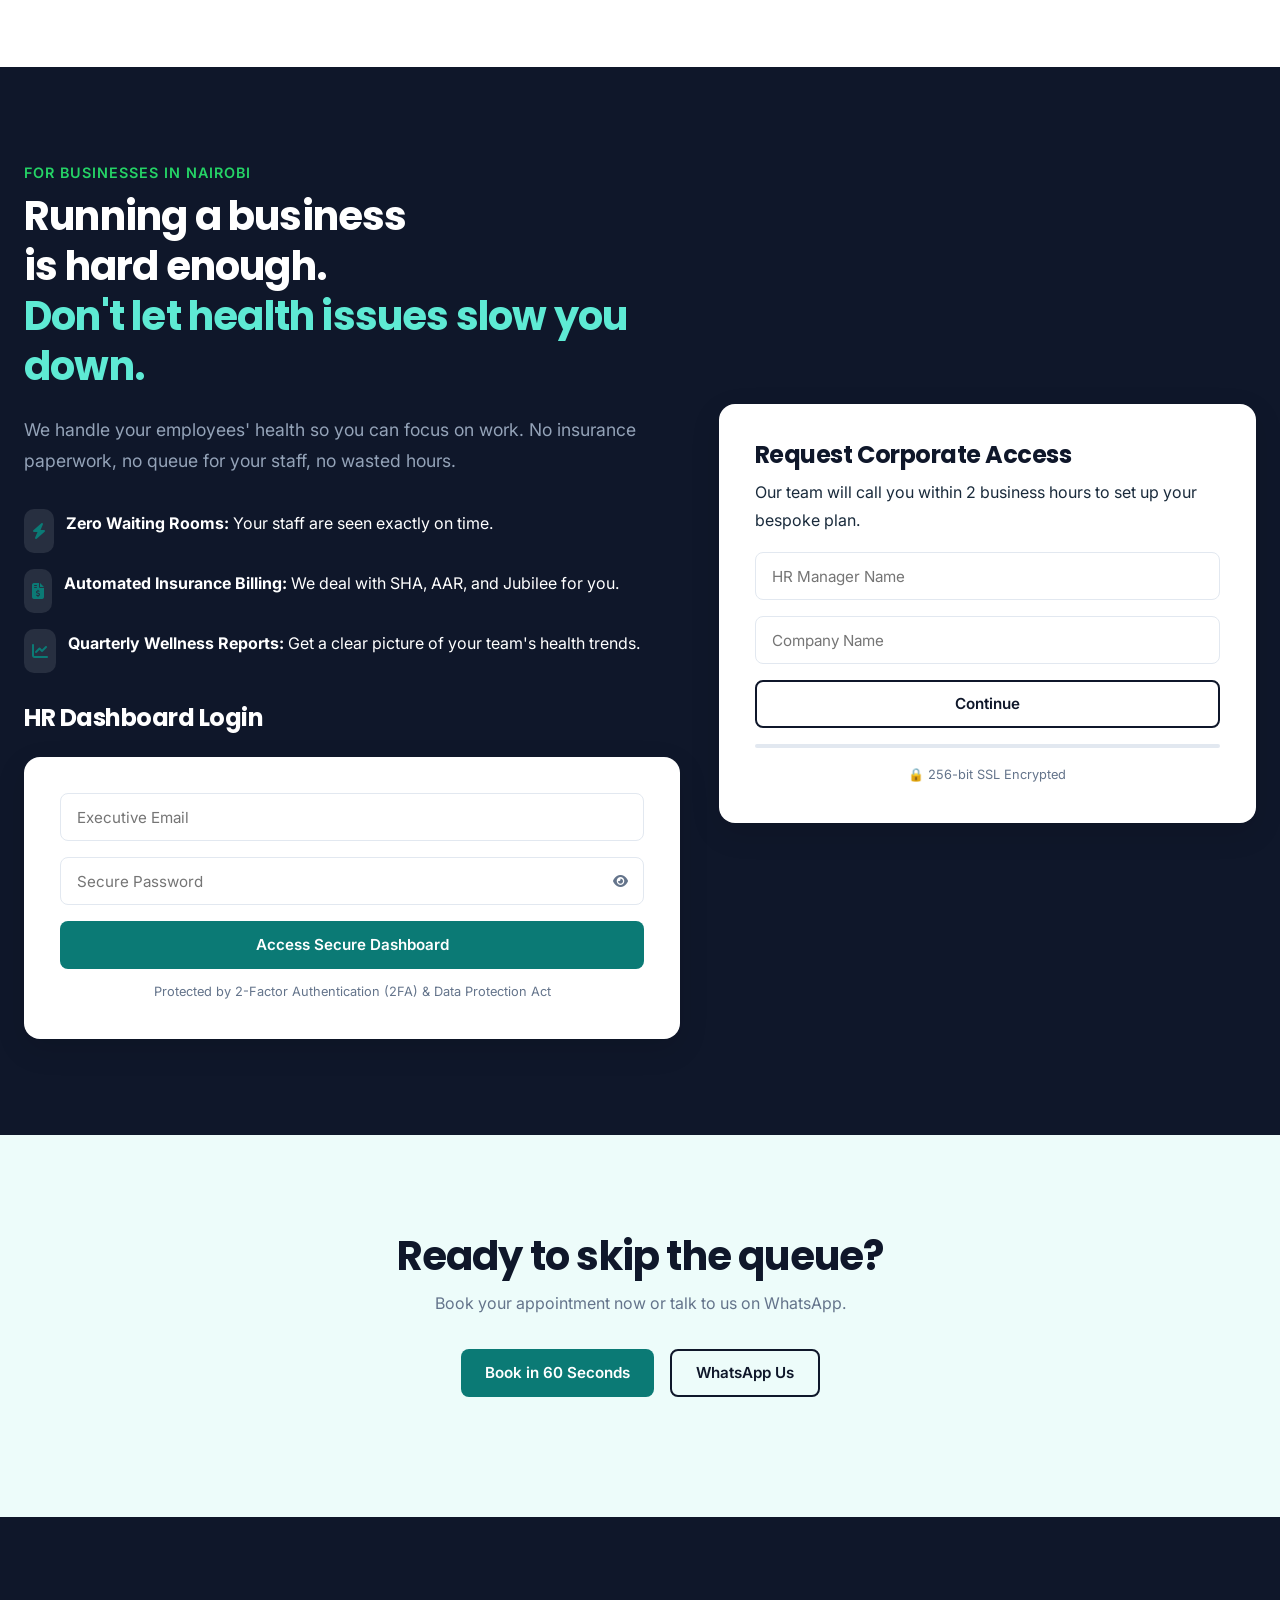
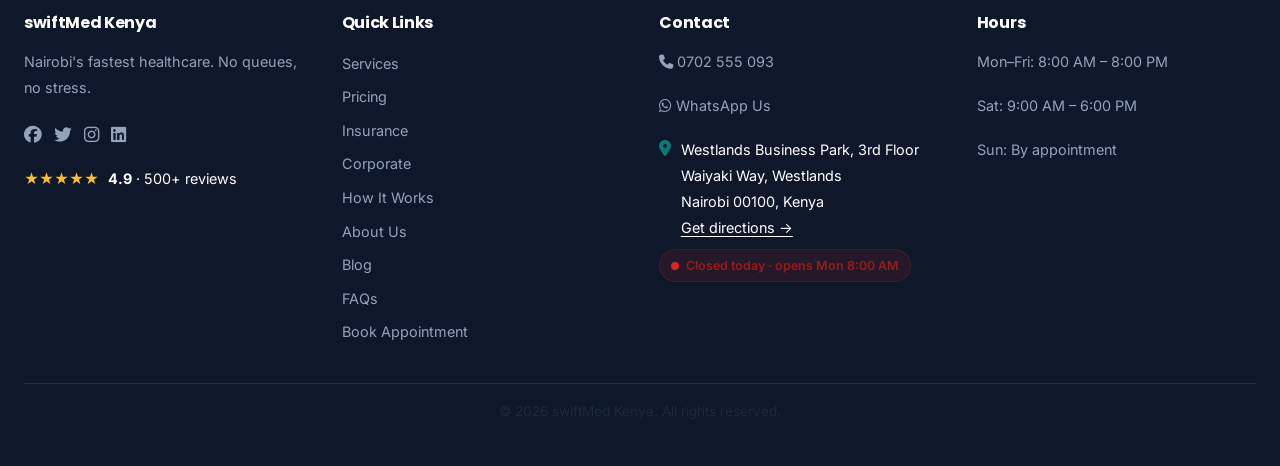
==== commit 9423f18b: "Add files via upload" ====
--- a/index.html
+++ b/index.html
@@ -13,8 +13,11 @@
     <meta property="og:title" content="swiftMed Kenya | Faster Healthcare, No Queues">
     <meta property="og:description" content="Nairobi's fastest clinic. Book in 60 seconds, get insurance verified instantly, and see a top doctor without waiting.">
     <meta property="og:url" content="https://swiftmed.co.ke/">
-    <meta property="og:image" content="https://images.unsplash.com/photo-1584982751601-97dcc096659c?q=80&w=1200&auto=format&fit=crop">
+    <meta property="og:image" content="https://images.unsplash.com/photo-1584982751601-97dcc096659c?q=80&w=1200&auto=format&fit=crop&fm=webp">
     <meta name="twitter:card" content="summary_large_image">
+    <meta name="twitter:title" content="swiftMed Kenya | Faster Healthcare, No Queues">
+    <meta name="twitter:description" content="Nairobi's fastest clinic. Book in 60 seconds, get insurance verified instantly, and see a top doctor without waiting.">
+    <meta name="twitter:image" content="https://images.unsplash.com/photo-1584982751601-97dcc096659c?q=80&w=1200&auto=format&fit=crop&fm=webp">
 
     <link rel="icon" href="/favicon.ico" sizes="any">
     <link rel="icon" href="/favicon.svg" type="image/svg+xml">
@@ -24,6 +27,16 @@
     <link rel="preconnect" href="https://fonts.gstatic.com" crossorigin>
     <link rel="preconnect" href="https://cdnjs.cloudflare.com">
     <link rel="preconnect" href="https://images.unsplash.com">
+
+    <!-- [P2] LCP preload -->
+    <link rel="preload" as="image"
+          href="https://images.unsplash.com/photo-1584982751601-97dcc096659c?q=80&w=800&auto=format&fit=crop&fm=webp"
+          imagesrcset="https://images.unsplash.com/photo-1584982751601-97dcc096659c?q=80&w=480&auto=format&fit=crop&fm=webp 480w,
+                       https://images.unsplash.com/photo-1584982751601-97dcc096659c?q=80&w=800&auto=format&fit=crop&fm=webp 800w,
+                       https://images.unsplash.com/photo-1584982751601-97dcc096659c?q=80&w=1200&auto=format&fit=crop&fm=webp 1200w"
+          imagesizes="(min-width: 900px) 45vw, 100vw"
+          fetchpriority="high">
+
     <link rel="stylesheet" href="https://cdnjs.cloudflare.com/ajax/libs/font-awesome/6.4.0/css/all.min.css">
     <link href="https://fonts.googleapis.com/css2?family=Inter:wght@400;500;600&family=Poppins:wght@500;600;700&display=swap" rel="stylesheet">
     <link rel="stylesheet" href="styles.css">
@@ -37,8 +50,7 @@
       "alternateName": "swiftMed Clinic Nairobi",
       "description": "Nairobi's fastest healthcare clinic. No queues, no stress.",
       "url": "https://swiftmed.co.ke/",
-      "logo": "https://swiftmed.co.ke/assets/images/logo.png",
-      "image": "https://images.unsplash.com/photo-1584982751601-97dcc096659c?w=1200",
+      "image": "https://images.unsplash.com/photo-1584982751601-97dcc096659c?w=1200&fm=webp",
       "telephone": "+254702555093",
       "priceRange": "KES 2,500 - KES 3,000",
       "currenciesAccepted": "KES",
@@ -46,7 +58,7 @@
       "medicalSpecialty": ["GeneralPractice","Cardiovascular","Dermatology","Pediatric"],
       "address": {
         "@type": "PostalAddress",
-        "streetAddress": "Westlands",
+        "streetAddress": "Westlands Business Park, 3rd Floor, Waiyaki Way",
         "addressLocality": "Nairobi",
         "addressRegion": "Nairobi County",
         "postalCode": "00100",
@@ -86,12 +98,13 @@
             <a class="logo" href="index.html" aria-label="swiftMed Kenya — home">
                 <span class="logo-icon" aria-hidden="true">+</span> swiftMed <span class="logo-highlight">Kenya</span>
             </a>
-            <button class="hamburger" aria-label="Toggle navigation" aria-expanded="false" aria-controls="mobile-nav" onclick="toggleMobileMenu()">
+            <button class="hamburger" aria-label="Open navigation menu" aria-expanded="false" aria-controls="mobile-nav" onclick="toggleMobileMenu()">
                 <i class="fa-solid fa-bars" aria-hidden="true"></i>
             </button>
             <nav id="mobile-nav" aria-label="Main navigation">
                 <ul>
                     <li><a href="services.html">Services</a></li>
+                    <li><a href="services.html#pricing">Pricing</a></li>
                     <li><a href="#insurance">Insurance</a></li>
                     <li><a href="#corporate">Corporate</a></li>
                     <li><a href="#how-it-works">How It Works</a></li>
@@ -99,23 +112,22 @@
                     <li><a href="blog.html">Blog</a></li>
                     <li><a href="faq.html">FAQs</a></li>
                 </ul>
-                <div class="header-cta mobile-only" id="header-cta-mobile">
+                <div class="header-cta mobile-only">
                     <a href="tel:+254702555093" class="btn-phone">Call: 0702 555 093</a>
                     <a href="https://wa.me/254702555093?text=Hi%20swiftMed%20Kenya%2C%20I%20want%20to%20book%20an%20appointment." target="_blank" rel="noopener" class="btn-whatsapp">WhatsApp Us</a>
-                    <a href="https://wa.me/254702555093?text=Hi%20swiftMed%2C%20I%20want%20to%20book%20an%20appointment." class="btn-primary open-booking-modal">Book Appointment</a>
+                    <a href="#" class="btn-primary open-booking-modal">Book Appointment</a>
                 </div>
             </nav>
             <div class="header-cta" id="header-cta">
                 <a href="tel:+254702555093" class="btn-phone">Call: 0702 555 093</a>
                 <a href="https://wa.me/254702555093?text=Hi%20swiftMed%20Kenya%2C%20I%20want%20to%20book%20an%20appointment." target="_blank" rel="noopener" class="btn-whatsapp">WhatsApp Us</a>
-                <a href="https://wa.me/254702555093?text=Hi%20swiftMed%2C%20I%20want%20to%20book%20an%20appointment." class="btn-primary open-booking-modal">Book Appointment</a>
+                <a href="#" class="btn-primary open-booking-modal">Book Appointment</a>
             </div>
         </div>
     </header>
 
     <main id="main" tabindex="-1">
 
-    <!-- Live availability ticker (MOCK DATA — see app.js → MOCK DATA block) -->
     <div class="waitlist-ticker">
         <div class="container ticker-inner">
             <div class="ticker-live-status">
@@ -134,12 +146,11 @@
                 <span id="wait-doctors" class="ticker-value">—</span>
             </div>
             <div class="ticker-cta ticker-mobile-hide">
-                <a href="https://wa.me/254702555093?text=Hi%20swiftMed%2C%20I%20want%20to%20book%20an%20appointment." class="open-booking-modal">Lock in your slot &rarr;</a>
+                <a href="#" class="open-booking-modal">Lock in your slot &rarr;</a>
             </div>
         </div>
     </div>
 
-    <!-- Hero -->
     <section class="hero" id="home">
         <div class="container hero-content">
             <div class="hero-text">
@@ -156,11 +167,10 @@
 
                 <div class="hero-trust-badges">
                     <span class="trust-badge"><i class="fa-solid fa-bolt" aria-hidden="true"></i> Same-day appointments</span>
-                    <span class="trust-badge"><i class="fa-solid fa-star" aria-hidden="true"></i> 4.9/5 (500+ reviews)</span>
                 </div>
 
                 <div class="google-review-badge">
-                    <a href="https://g.page/r/swiftmed-demo/review" target="_blank" rel="noopener" class="google-badge-link">
+                    <a href="https://www.google.com/search?q=swiftMed+Kenya+reviews" target="_blank" rel="noopener" class="google-badge-link">
                         <div class="google-logo" aria-hidden="true">
                             <svg viewBox="0 0 48 48" width="24" height="24"><path fill="#4285F4" d="M45.12 24.5c0-1.56-.14-3.06-.4-4.5H24v8.51h11.84c-.51 2.75-2.06 5.08-4.39 6.64v5.52h7.11c4.16-3.83 6.56-9.47 6.56-16.17z"/><path fill="#34A853" d="M24 46c5.94 0 10.92-1.97 14.56-5.33l-7.11-5.52c-1.97 1.32-4.49 2.1-7.45 2.1-5.73 0-10.58-3.87-12.31-9.07H4.34v5.7C7.96 41.07 15.4 46 24 46z"/><path fill="#FBBC05" d="M11.69 28.18C11.25 26.86 11 25.45 11 24s.25-2.86.69-4.18v-5.7H4.34C2.85 17.09 2 20.45 2 24c0 3.55.85 6.91 2.34 9.88l7.35-5.7z"/><path fill="#EA4335" d="M24 10.75c3.23 0 6.13 1.11 8.41 3.29l6.31-6.31C34.91 4.18 29.93 2 24 2 15.4 2 7.96 6.93 4.34 14.12l7.35 5.7c1.73-5.2 6.58-9.07 12.31-9.07z"/></svg>
                         </div>
@@ -172,7 +182,6 @@
                     </a>
                 </div>
 
-                <!-- Insurance Pre-Verification Widget -->
                 <div class="insurance-verify-widget" id="insurance">
                     <h3>No Insurance Guesswork.</h3>
                     <p>Check if your SHA, AAR, or Jubilee covers you before you even step in. Takes less than a minute.</p>
@@ -181,7 +190,7 @@
                         <div class="form-group">
                             <label class="sr-only" for="patient-name">Your full name</label>
                             <input type="text" id="patient-name" placeholder="Your Full Name" autocomplete="name" required>
-                            <small class="error-msg" id="name-error">Please enter your full name.</small>
+                            <small class="error-msg" id="name-error" role="alert">Please enter your full name.</small>
                         </div>
                         <div class="form-group">
                             <label class="sr-only" for="provider">Insurance provider</label>
@@ -191,19 +200,19 @@
                                 <option value="AAR">AAR</option>
                                 <option value="Jubilee">Jubilee</option>
                             </select>
-                            <small class="error-msg" id="provider-error">Please select your insurer.</small>
+                            <small class="error-msg" id="provider-error" role="alert">Please select your insurer.</small>
                         </div>
                         <div class="form-group">
                             <label class="sr-only" for="member-id">Member ID</label>
-                            <input type="text" id="member-id" placeholder="Your Member ID" required>
-                            <small class="error-msg" id="member-error">Please enter your member ID.</small>
+                            <input type="text" id="member-id" placeholder="Your Member ID" autocomplete="off" required>
+                            <small class="error-msg" id="member-error" role="alert">Please enter your member ID.</small>
                         </div>
 
                         <button type="submit" class="btn-verify" id="verify-btn">
                             <span class="btn-text">Verify My Coverage Instantly</span>
                             <span class="spinner" style="display:none;" aria-hidden="true"><i class="fa-solid fa-spinner fa-spin"></i></span>
                         </button>
-                        <small>We'll open WhatsApp with your details pre-filled so our team can confirm your cover.</small>
+                        <small>We'll open WhatsApp in a new tab with your details pre-filled so our team can confirm your cover.</small>
                     </form>
                 </div>
             </div>
@@ -213,10 +222,10 @@
                     <span class="dot" aria-hidden="true"></span>
                     Next slot: <strong class="js-next-slot">—</strong>
                 </div>
-                <img src="https://images.unsplash.com/photo-1584982751601-97dcc096659c?q=80&w=800&auto=format&fit=crop"
-                     srcset="https://images.unsplash.com/photo-1584982751601-97dcc096659c?q=80&w=480&auto=format&fit=crop 480w,
-                             https://images.unsplash.com/photo-1584982751601-97dcc096659c?q=80&w=800&auto=format&fit=crop 800w,
-                             https://images.unsplash.com/photo-1584982751601-97dcc096659c?q=80&w=1200&auto=format&fit=crop 1200w"
+                <img src="https://images.unsplash.com/photo-1584982751601-97dcc096659c?q=80&w=800&auto=format&fit=crop&fm=webp"
+                     srcset="https://images.unsplash.com/photo-1584982751601-97dcc096659c?q=80&w=480&auto=format&fit=crop&fm=webp 480w,
+                             https://images.unsplash.com/photo-1584982751601-97dcc096659c?q=80&w=800&auto=format&fit=crop&fm=webp 800w,
+                             https://images.unsplash.com/photo-1584982751601-97dcc096659c?q=80&w=1200&auto=format&fit=crop&fm=webp 1200w"
                      sizes="(min-width: 900px) 45vw, 100vw"
                      alt="Stethoscope and medical supplies neatly arranged on a clean surface"
                      loading="eager" fetchpriority="high" decoding="async"
@@ -225,7 +234,6 @@
         </div>
     </section>
 
-    <!-- How It Works -->
     <section id="how-it-works" class="how-it-works">
         <div class="container">
             <div class="section-header">
@@ -252,7 +260,6 @@
         </div>
     </section>
 
-    <!-- Symptom Checker -->
     <div class="symptom-checker" id="symptom-checker">
         <div class="container" style="display: flex; justify-content: space-between; align-items: center; gap: 20px; flex-wrap: wrap;">
             <div>
@@ -273,14 +280,13 @@
         </div>
     </div>
 
-    <!-- Patient Voices (inline — no-JS safe) -->
     <section class="patient-voices">
         <div class="container">
             <div class="section-header">
                 <h2>What Nairobians Say About Us</h2>
                 <p>We listen to every customer. Your feedback shapes how we work.</p>
                 <div class="google-review-badge center-badge">
-                    <a href="https://g.page/r/swiftmed-demo/review" target="_blank" rel="noopener" class="google-badge-link">
+                    <a href="https://www.google.com/search?q=swiftMed+Kenya+reviews" target="_blank" rel="noopener" class="google-badge-link">
                         <div class="google-logo" aria-hidden="true">
                             <svg viewBox="0 0 48 48" width="24" height="24"><path fill="#4285F4" d="M45.12 24.5c0-1.56-.14-3.06-.4-4.5H24v8.51h11.84c-.51 2.75-2.06 5.08-4.39 6.64v5.52h7.11c4.16-3.83 6.56-9.47 6.56-16.17z"/><path fill="#34A853" d="M24 46c5.94 0 10.92-1.97 14.56-5.33l-7.11-5.52c-1.97 1.32-4.49 2.1-7.45 2.1-5.73 0-10.58-3.87-12.31-9.07H4.34v5.7C7.96 41.07 15.4 46 24 46z"/><path fill="#FBBC05" d="M11.69 28.18C11.25 26.86 11 25.45 11 24s.25-2.86.69-4.18v-5.7H4.34C2.85 17.09 2 20.45 2 24c0 3.55.85 6.91 2.34 9.88l7.35-5.7z"/><path fill="#EA4335" d="M24 10.75c3.23 0 6.13 1.11 8.41 3.29l6.31-6.31C34.91 4.18 29.93 2 24 2 15.4 2 7.96 6.93 4.34 14.12l7.35 5.7c1.73-5.2 6.58-9.07 12.31-9.07z"/></svg>
                         </div>
@@ -293,7 +299,6 @@
                 </div>
             </div>
 
-            <!-- Portfolio demo — replace with real, attributable reviews before launch. -->
             <div class="testimonial-grid">
                 <div class="testimonial-card animate-on-scroll">
                     <div class="testimonial-stars" aria-hidden="true">★★★★★</div>
@@ -364,12 +369,11 @@
             </div>
 
             <div class="voices-cta">
-                <a href="https://g.page/r/swiftmed-demo/review" target="_blank" rel="noopener" class="btn-secondary">See All Reviews on Google</a>
+                <a href="https://www.google.com/search?q=swiftMed+Kenya+reviews" target="_blank" rel="noopener" class="btn-secondary">See All Reviews on Google</a>
             </div>
         </div>
     </section>
 
-    <!-- Corporate -->
     <section id="corporate" class="corporate-section">
         <div class="container corporate-content">
             <div class="corporate-text">
@@ -420,12 +424,12 @@
                         <div class="form-group">
                             <label class="sr-only" for="corp-hr-name">HR manager name</label>
                             <input type="text" id="corp-hr-name" placeholder="HR Manager Name" autocomplete="name" required>
-                            <small class="error-msg">Please enter your name.</small>
+                            <small class="error-msg" role="alert">Please enter your name.</small>
                         </div>
                         <div class="form-group" style="margin-top: 1rem;">
                             <label class="sr-only" for="corp-company">Company name</label>
                             <input type="text" id="corp-company" placeholder="Company Name" autocomplete="organization" required>
-                            <small class="error-msg">Please enter your company name.</small>
+                            <small class="error-msg" role="alert">Please enter your company name.</small>
                         </div>
                         <button type="button" class="btn-secondary next-step mt-2" style="width:100%;">Continue</button>
                     </div>
@@ -433,12 +437,12 @@
                         <div class="form-group">
                             <label class="sr-only" for="corp-phone">Office phone number</label>
                             <input type="tel" id="corp-phone" placeholder="Office Phone Number" autocomplete="tel" required>
-                            <small class="error-msg">Please enter a valid phone number.</small>
+                            <small class="error-msg" role="alert">Please enter a valid phone number.</small>
                         </div>
                         <div class="form-group" style="margin-top: 1rem;">
                             <label class="sr-only" for="corp-employees">Number of employees</label>
                             <input type="number" id="corp-employees" placeholder="Number of Employees" required min="1">
-                            <small class="error-msg">Enter number of employees (min 1).</small>
+                            <small class="error-msg" role="alert">Enter number of employees (min 1).</small>
                         </div>
                         <div class="mt-2" style="display:flex; gap:10px;">
                             <button type="button" class="btn-secondary prev-step">Back</button>
@@ -454,13 +458,12 @@
         </div>
     </section>
 
-    <!-- CTA Banner -->
     <section class="cta-banner">
         <div class="container">
             <h2>Ready to skip the queue?</h2>
             <p>Book your appointment now or talk to us on WhatsApp.</p>
             <div class="hero-actions">
-                <a href="https://wa.me/254702555093?text=Hi%20swiftMed%2C%20I%20want%20to%20book%20an%20appointment." class="btn-primary open-booking-modal">Book in 60 Seconds</a>
+                <a href="#" class="btn-primary open-booking-modal">Book in 60 Seconds</a>
                 <a href="https://wa.me/254702555093" target="_blank" rel="noopener" class="btn-secondary">WhatsApp Us</a>
             </div>
         </div>
@@ -468,7 +471,6 @@
 
     </main>
 
-    <!-- Footer -->
     <footer class="site-footer">
         <div class="container footer-grid">
             <div class="footer-col">
@@ -486,20 +488,33 @@
                 <h3>Quick Links</h3>
                 <ul>
                     <li><a href="services.html">Services</a></li>
+                    <li><a href="services.html#pricing">Pricing</a></li>
                     <li><a href="#insurance">Insurance</a></li>
                     <li><a href="#corporate">Corporate</a></li>
                     <li><a href="#how-it-works">How It Works</a></li>
                     <li><a href="about.html">About Us</a></li>
                     <li><a href="blog.html">Blog</a></li>
                     <li><a href="faq.html">FAQs</a></li>
-                    <li><a href="https://wa.me/254702555093?text=Hi%20swiftMed%2C%20I%20want%20to%20book%20an%20appointment." class="open-booking-modal">Book Appointment</a></li>
+                    <li><a href="#" class="open-booking-modal">Book Appointment</a></li>
                 </ul>
             </div>
             <div class="footer-col">
                 <h3>Contact</h3>
                 <p><i class="fa-solid fa-phone" aria-hidden="true"></i> <a href="tel:+254702555093">0702 555 093</a></p>
                 <p><i class="fa-brands fa-whatsapp" aria-hidden="true"></i> <a href="https://wa.me/254702555093" target="_blank" rel="noopener">WhatsApp Us</a></p>
-                <p><i class="fa-solid fa-location-dot" aria-hidden="true"></i> Nairobi, Kenya</p>
+                <div class="location-block">
+                    <i class="fa-solid fa-location-dot" aria-hidden="true"></i>
+                    <address>
+                        Westlands Business Park, 3rd Floor<br>
+                        Waiyaki Way, Westlands<br>
+                        Nairobi 00100, Kenya<br>
+                        <a href="https://maps.google.com/?q=Westlands+Business+Park+Nairobi" target="_blank" rel="noopener">Get directions &rarr;</a>
+                    </address>
+                </div>
+                <span class="open-status" data-state="open" data-open-status>
+                    <span class="dot" aria-hidden="true"></span>
+                    <span data-open-text>Open now</span>
+                </span>
             </div>
             <div class="footer-col">
                 <h3>Hours</h3>
@@ -511,7 +526,6 @@
         <div class="container footer-bottom"><p>&copy; 2026 swiftMed Kenya. All rights reserved.</p></div>
     </footer>
 
-    <!-- Booking Modal -->
     <div id="booking-modal" class="modal-overlay" role="dialog" aria-modal="true" aria-labelledby="booking-title">
         <div class="modal-content">
             <button class="modal-close" aria-label="Close booking modal" onclick="closeBookingModal()">&times;</button>
@@ -530,32 +544,14 @@
             <div id="step-1" class="modal-step active">
                 <h3>Select Type &amp; Doctor</h3>
                 <div class="type-select">
-                    <button type="button" class="type-card" onclick="setApptType('in-clinic', this)">
-                        <i class="fa-solid fa-hospital" aria-hidden="true"></i>
-                        <span>In-Clinic</span><small>From KES 2,500</small>
-                    </button>
-                    <button type="button" class="type-card" onclick="setApptType('teleconsult', this)">
-                        <i class="fa-solid fa-video" aria-hidden="true"></i>
-                        <span>Teleconsult</span><small>KES 2,500</small>
-                    </button>
+                    <button type="button" class="type-card" onclick="setApptType('in-clinic', this)"><i class="fa-solid fa-hospital" aria-hidden="true"></i><span>In-Clinic</span><small>From KES 2,500</small></button>
+                    <button type="button" class="type-card" onclick="setApptType('teleconsult', this)"><i class="fa-solid fa-video" aria-hidden="true"></i><span>Teleconsult</span><small>KES 2,500</small></button>
                 </div>
                 <div class="doctor-select mt-3">
-                    <button type="button" class="doctor-card" onclick="setDoctor('Dr. Mwangi', this)">
-                        <span class="doctor-icon" aria-hidden="true"><i class="fa-solid fa-user-doctor"></i></span>
-                        <strong>Dr. Mwangi</strong><small>General Physician</small>
-                    </button>
-                    <button type="button" class="doctor-card" onclick="setDoctor('Dr. Achieng', this)">
-                        <span class="doctor-icon" aria-hidden="true"><i class="fa-solid fa-heart-pulse"></i></span>
-                        <strong>Dr. Achieng</strong><small>Cardiologist</small>
-                    </button>
-                    <button type="button" class="doctor-card" onclick="setDoctor('Dr. Kamau', this)">
-                        <span class="doctor-icon" aria-hidden="true"><i class="fa-solid fa-baby"></i></span>
-                        <strong>Dr. Kamau</strong><small>Pediatrician</small>
-                    </button>
-                    <button type="button" class="doctor-card" onclick="setDoctor('Dr. Otieno', this)">
-                        <span class="doctor-icon" aria-hidden="true"><i class="fa-solid fa-hand-dots"></i></span>
-                        <strong>Dr. Otieno</strong><small>Dermatologist</small>
-                    </button>
+                    <button type="button" class="doctor-card" onclick="setDoctor('Dr. Mwangi', this)"><span class="doctor-icon" aria-hidden="true"><i class="fa-solid fa-user-doctor"></i></span><strong>Dr. Mwangi</strong><small>General Physician</small></button>
+                    <button type="button" class="doctor-card" onclick="setDoctor('Dr. Achieng', this)"><span class="doctor-icon" aria-hidden="true"><i class="fa-solid fa-heart-pulse"></i></span><strong>Dr. Achieng</strong><small>Cardiologist</small></button>
+                    <button type="button" class="doctor-card" onclick="setDoctor('Dr. Kamau', this)"><span class="doctor-icon" aria-hidden="true"><i class="fa-solid fa-baby"></i></span><strong>Dr. Kamau</strong><small>Pediatrician</small></button>
+                    <button type="button" class="doctor-card" onclick="setDoctor('Dr. Otieno', this)"><span class="doctor-icon" aria-hidden="true"><i class="fa-solid fa-hand-dots"></i></span><strong>Dr. Otieno</strong><small>Dermatologist</small></button>
                 </div>
                 <button class="btn-primary mt-3" onclick="nextStep(2)">Continue</button>
             </div>
@@ -622,15 +618,10 @@
                     <i class="fa-solid fa-mobile-screen" style="font-size: 3rem; color: var(--success-strong); margin-bottom: 10px;" aria-hidden="true"></i>
                     <h3>M-PESA Payment</h3>
                     <p>A payment request will be sent to <strong id="mpesa-phone"></strong>.</p>
-                    <button class="btn-whatsapp" id="pay-btn" onclick="simulatePayment()">
-                        <span class="btn-text">Send STK Push</span>
-                        <span class="spinner" style="display:none;" aria-hidden="true"><i class="fa-solid fa-spinner fa-spin"></i></span>
-                    </button>
+                    <button class="btn-whatsapp" id="pay-btn" onclick="simulatePayment()"><span class="btn-text">Send STK Push</span><span class="spinner" style="display:none;" aria-hidden="true"><i class="fa-solid fa-spinner fa-spin"></i></span></button>
                     <small style="display:block; margin-top:10px;">You'll receive a prompt to enter your PIN.</small>
                 </div>
-                <div class="mt-3" style="display:flex; gap:10px;">
-                    <button class="btn-secondary" onclick="nextStep(2)">Back</button>
-                </div>
+                <div class="mt-3" style="display:flex; gap:10px;"><button class="btn-secondary" onclick="nextStep(2)">Back</button></div>
             </div>
 
             <div id="step-4" class="modal-step text-center">
@@ -644,37 +635,25 @@
         </div>
     </div>
 
-    <!-- Emergency FAB -->
     <div class="emergency-fab-container">
         <div id="emergency-menu" class="emergency-menu">
             <a href="tel:+254702555093" class="emergency-option call-option"><i class="fa-solid fa-phone-volume" aria-hidden="true"></i> Call Ambulance</a>
             <button class="emergency-option wa-option" onclick="sendEmergencyLocation()"><i class="fa-brands fa-whatsapp" aria-hidden="true"></i> Share Live Location</button>
         </div>
-        <button class="emergency-fab" aria-label="Emergency ambulance options" aria-expanded="false" aria-controls="emergency-menu" onclick="toggleEmergencyMenu()">
-            <i class="fa-solid fa-truck-medical" aria-hidden="true"></i>
-        </button>
+        <button class="emergency-fab" aria-label="Emergency ambulance options" aria-expanded="false" aria-controls="emergency-menu" onclick="toggleEmergencyMenu()"><i class="fa-solid fa-truck-medical" aria-hidden="true"></i></button>
     </div>
 
-    <button id="back-to-top" aria-label="Back to top" onclick="window.scrollTo({top:0, behavior:'smooth'})">
-        <i class="fa-solid fa-arrow-up" aria-hidden="true"></i>
-    </button>
+    <button id="back-to-top" aria-label="Back to top" onclick="window.scrollTo({top:0, behavior:'smooth'})"><i class="fa-solid fa-arrow-up" aria-hidden="true"></i></button>
 
     <div id="recent-bookings-widget" class="recent-bookings-widget">
         <div class="recent-bookings-header"><span class="dot" aria-hidden="true"></span> RECENT ACTIVITY (DEMO)</div>
-        <div class="recent-bookings-content" id="recent-bookings-content">
-            <p class="recent-booking-item">Grace W. booked a General Consultation</p>
-            <p class="recent-booking-time">2 mins ago</p>
-        </div>
+        <div class="recent-bookings-content" id="recent-bookings-content"><p class="recent-booking-item">Grace W. booked a General Consultation</p><p class="recent-booking-time">2 mins ago</p></div>
     </div>
 
     <div id="mobile-cta-bar" class="mobile-cta-bar">
         <div class="mobile-cta-container">
-            <button class="mobile-cta-btn mobile-cta-book open-booking-modal">
-                <i class="fa-solid fa-calendar-check" aria-hidden="true"></i> Book Now
-            </button>
-            <a href="https://wa.me/254702555093?text=Hi%20swiftMed%20Kenya%2C%20I%20want%20to%20book%20an%20appointment." target="_blank" rel="noopener" class="mobile-cta-btn mobile-cta-whatsapp">
-                <i class="fa-brands fa-whatsapp" aria-hidden="true"></i> WhatsApp
-            </a>
+            <button class="mobile-cta-btn mobile-cta-book open-booking-modal"><i class="fa-solid fa-calendar-check" aria-hidden="true"></i> Book Now</button>
+            <a href="https://wa.me/254702555093?text=Hi%20swiftMed%20Kenya%2C%20I%20want%20to%20book%20an%20appointment." target="_blank" rel="noopener" class="mobile-cta-btn mobile-cta-whatsapp"><i class="fa-brands fa-whatsapp" aria-hidden="true"></i> WhatsApp</a>
         </div>
     </div>
 
@@ -682,15 +661,9 @@
 
     <div id="chat-widget">
         <div id="chat-window" class="chat-window" role="dialog" aria-label="Chat with swiftMed">
-            <div class="chat-header">
-                <span class="chat-header-title">Chat with swiftMed</span>
-                <button class="chat-close" onclick="closeChat()" aria-label="Close chat">&times;</button>
-            </div>
+            <div class="chat-header"><span class="chat-header-title">Chat with swiftMed</span><button class="chat-close" onclick="closeChat()" aria-label="Close chat">&times;</button></div>
             <div class="chat-body" id="chat-body">
-                <div class="chat-message bot-message">
-                    <p>👋 Hello! Welcome to swiftMed Kenya.</p>
-                    <p>How can we help you today?</p>
-                </div>
+                <div class="chat-message bot-message"><p>👋 Hello! Welcome to swiftMed Kenya.</p><p>How can we help you today?</p></div>
                 <div class="chat-options">
                     <button class="chat-option" onclick="openWhatsApp('I want to book an appointment')">📅 Book an Appointment</button>
                     <button class="chat-option" onclick="openWhatsApp('I want to book a teleconsult')">🏥 Book a Teleconsult</button>
@@ -704,16 +677,9 @@
                     <button class="chat-option" onclick="openWhatsApp('General inquiry')">💬 Other</button>
                 </div>
             </div>
-            <div class="chat-input">
-                <label class="sr-only" for="chat-input">Type your message</label>
-                <input type="text" id="chat-input" placeholder="Type your message...">
-                <button onclick="sendChatMessage()" aria-label="Send message"><i class="fa-solid fa-paper-plane" aria-hidden="true"></i></button>
-            </div>
-        </div>
-        <button id="chat-toggle" class="chat-toggle" onclick="toggleChat()" aria-label="Open chat" aria-expanded="false" aria-controls="chat-window">
-            <i class="fa-solid fa-comment-dots" aria-hidden="true"></i>
-            <span class="chat-badge" aria-hidden="true" hidden>1</span>
-        </button>
+            <div class="chat-input"><label class="sr-only" for="chat-input">Type your message</label><input type="text" id="chat-input" placeholder="Type your message..."><button onclick="sendChatMessage()" aria-label="Send message"><i class="fa-solid fa-paper-plane" aria-hidden="true"></i></button></div>
+        </div>
+        <button id="chat-toggle" class="chat-toggle" onclick="toggleChat()" aria-label="Open chat" aria-expanded="false" aria-controls="chat-window"><i class="fa-solid fa-comment-dots" aria-hidden="true"></i><span class="chat-badge" aria-hidden="true" hidden>1</span></button>
     </div>
 
     <script src="app.js" defer></script>
--- a/styles.css
+++ b/styles.css
@@ -1,22 +1,23 @@
 /* ============================================================
-   swiftMed Kenya – Production Stylesheet (v5)
-   Portfolio demo build.
-
-   CHANGES FROM v4
-   ---------------
-   • html font-size 100% (respects user preference, WCAG 1.4.4)
-   • --measure applied at 1024px (not 1536px)
-   • Toast container owns positioning; toasts stack cleanly
-   • Floating rail: chat-open hides back-to-top and activity widget
-   • Emergency menu uses visibility+opacity (transition actually runs)
-   • .step-dot contrast 3.87:1 → 13.1:1 (WCAG AA)
-   • Footer headings h3, FAQ category headings h2
-   • Invalid form fields get a non-colour-only cue
-   ============================================================ */
-
-/* ---------- 1. Design Tokens ---------- */
+   swiftMed Kenya — Production Stylesheet (v9)
+   Author: UI/UX Audit & Redesign
+
+   v9 CHANGES (audit remediation)
+   ------------------------------
+   • [hidden] override in reset (chat badge fix)
+   • Tagline minimum font-size 0.9rem (low-vision mobile floor)
+   • Emergency FAB pulse capped at 3 iterations
+   • Team avatar upgraded to branded gradient with double ring
+   • Booking step headings: no visible focus ring on programmatic focus
+   • Location block + "Open now" status chip styles
+   • nav[inert] pointer-events guard
+   • FAQ in-page TOC (sticky horizontal scroller)
+   ============================================================ */
+
+/* ============================================================
+   1. DESIGN TOKENS
+   ============================================================ */
 :root {
-  /* Brand */
   --primary: #0B7A75;
   --primary-dark: #085e5a;
   --primary-light: #e6f4f3;
@@ -25,174 +26,166 @@
   --accent: #edfcfa;
   --white: #ffffff;
 
-  /* Text */
   --text-main: #1a2b3c;
   --text-light: #64748b;
   --text-ultralight: #94a3b8;
   --border: #e2e8f0;
 
-  /* Semantic */
-  --success: #25D366;          /* decorative / on-dark accents only */
-  --success-strong: #0F7A63;   /* 5.3:1 with white — use for solid buttons */
-  --success-text: #5EEAD4;     /* 12.1:1 on --secondary */
+  --success: #25D366;
+  --success-strong: #0F7A63;
+  --success-text: #5EEAD4;
   --danger: #dc2626;
   --danger-soft: #f87171;
   --warning: #fbbf24;
   --error: #ef4444;
 
-  /* Elevation */
   --shadow-sm: 0 2px 8px rgba(0, 0, 0, 0.06);
   --shadow-md: 0 4px 16px rgba(0, 0, 0, 0.08);
   --shadow-lg: 0 10px 30px rgba(0, 0, 0, 0.12);
 
-  /* Radii */
   --radius-sm: 8px;
   --radius-md: 12px;
   --radius-lg: 16px;
   --radius-xl: 24px;
   --radius-pill: 999px;
 
-  /* Motion */
   --transition: all 0.3s cubic-bezier(0.25, 0.8, 0.25, 1);
 
-  /* Spacing */
-  --space-xs: 0.5rem;
-  --space-sm: 1rem;
-  --space-md: 1.5rem;
-  --space-lg: 2rem;
-  --space-xl: 4rem;
-  --space-2xl: 6rem;
-
-  /* Type */
-  --font-body: 'Inter', system-ui, sans-serif;
-  --font-heading: 'Poppins', system-ui, sans-serif;
+  --space-3xs: 0.25rem;
+  --space-2xs: 0.5rem;
+  --space-xs:  0.75rem;
+  --space-sm:  1rem;
+  --space-md:  1.5rem;
+  --space-lg:  2rem;
+  --space-xl:  3rem;
+
+  --section-y:  clamp(3rem, 8vw, 6rem);
+  --grid-gap:   clamp(1.25rem, 3vw, 2.5rem);
+  --card-pad:   clamp(1.5rem, 3vw, 2.25rem);
+
+  --font-body: 'Inter', system-ui, -apple-system, sans-serif;
+  --font-heading: 'Poppins', system-ui, -apple-system, sans-serif;
   --measure: 68ch;
 
-  /* Sticky header */
   --header-h: 72px;
 
-  /* Floating layer — single source of truth */
   --float-r: 1.5rem;
   --float-b: 1.5rem;
   --float-gap: 4.5rem;
 }
 
-/* ---------- 2. Reset & Base ---------- */
-*,
-*::before,
-*::after {
+/* ============================================================
+   2. RESET & BASE
+   ============================================================ */
+*, *::before, *::after {
   margin: 0;
   padding: 0;
   box-sizing: border-box;
 }
 
+/* [P0-2] Author rules must not override [hidden]. Without this,
+   `.chat-badge { display: flex }` beats the UA's default. */
+[hidden] { display: none !important; }
+
 html {
   scroll-behavior: smooth;
   scroll-padding-top: calc(var(--header-h) + 1rem);
-  /* 100% respects the user's browser/OS text-size preference (WCAG 1.4.4).
-     All sizing downstream is in rem, so nothing shifts at defaults. */
   font-size: 100%;
+  -webkit-text-size-adjust: 100%;
+  max-width: 100%;
+  overflow-x: clip;
 }
 
 body {
   font-family: var(--font-body);
-  line-height: 1.7;
+  font-size: 1rem;
+  line-height: 1.75;
   color: var(--text-main);
   background: #f9fafb;
-  overflow-x: hidden;
+  max-width: 100%;
+  overflow-x: clip;
   -webkit-font-smoothing: antialiased;
+  -moz-osx-font-smoothing: grayscale;
 }
 
 body.modal-open { overflow: hidden; }
-body.chat-open { padding-bottom: 0; }
+body.chat-open  { padding-bottom: 0; }
 body.chat-open .mobile-cta-bar { display: none; }
 
 h1, h2, h3, h4, h5, h6 {
   font-family: var(--font-heading);
-  line-height: 1.2;
+  line-height: 1.25;
   letter-spacing: -0.02em;
   color: var(--secondary);
-  margin-bottom: 0.5em;
+  margin-bottom: 0.6em;
   text-wrap: balance;
-}
-
-h1 { font-size: clamp(2.2rem, 5vw + 1rem, 3.5rem); }
+  overflow-wrap: break-word;
+}
+
+h1 { font-size: clamp(2.2rem, 5vw + 1rem, 3.5rem); line-height: 1.15; }
 h2 { font-size: clamp(1.8rem, 4vw, 2.5rem); }
 h3 { font-size: clamp(1.2rem, 2vw, 1.5rem); }
 
 p {
-  margin-bottom: 1rem;
+  margin-bottom: 1.15rem;
   color: var(--text-main);
   text-wrap: pretty;
+  overflow-wrap: break-word;
 }
 
 a {
   text-decoration: none;
   color: inherit;
   transition: var(--transition);
-}
-
-img { max-width: 100%; height: auto; display: block; }
+  overflow-wrap: break-word;
+}
+
+img, svg, video, canvas, iframe {
+  max-width: 100%;
+  height: auto;
+  display: block;
+}
+
+input, select, textarea { max-width: 100%; }
 
 ul, ol { list-style: none; }
 
-/* ---------- Fluid container system ---------- */
 .container {
   width: 100%;
   max-width: min(100% - 2rem, 1200px);
   margin-inline: auto;
 }
 
-.container-sm { max-width: min(100% - 2rem, 640px); }
-.container-md { max-width: min(100% - 2rem, 768px); }
-.container-lg { max-width: min(100% - 2rem, 1024px); }
-.container-xl { max-width: min(100% - 2rem, 1280px); }
-
-/* Progressive desktop expansion — reclaim horizontal space */
 @media (min-width: 1280px) {
-  .container    { max-width: min(100% - 3rem, 1240px); }
-  .container-lg { max-width: min(100% - 3rem, 1120px); }
-  .container-xl { max-width: min(100% - 3rem, 1360px); }
-}
-
+  .container { max-width: min(100% - 3rem, 1240px); }
+}
 @media (min-width: 1536px) {
-  .container    { max-width: min(100% - 4rem, 1440px); }
-  .container-md { max-width: min(100% - 4rem, 880px); }
-  .container-lg { max-width: min(100% - 4rem, 1240px); }
-  .container-xl { max-width: min(100% - 4rem, 1560px); }
-}
-
+  :root { --space-xl: 5rem; --section-y: clamp(4rem, 6vw, 7rem); }
+  body { font-size: 17px; }
+  .container { max-width: min(100% - 4rem, 1440px); }
+}
 @media (min-width: 1920px) {
-  .container    { max-width: min(100% - 6rem, 1680px); }
-  .container-xl { max-width: min(100% - 6rem, 1780px); }
-}
-
-/* Cap the measure once the layout has room for it. Applied at 1024px so
-   1280–1500px laptops don't read 130-character lines. */
-@media (min-width: 1024px) {
-  .hero-text > p,
-  .about-text p,
-  .corporate-text > p,
-  .faq-answer p,
-  .service-card p,
-  .step-card p,
-  .featured-text > p,
-  .blog-card-content p {
-    max-width: var(--measure);
-  }
-}
-
-/* Scale type + vertical rhythm on very large viewports */
-@media (min-width: 1536px) {
-  :root { --space-xl: 5rem; }
-  body  { font-size: 17px; }
-}
-
-/* ---------- 2b. Utilities / a11y ---------- */
+  .container { max-width: min(100% - 6rem, 1680px); }
+}
+
+/* ============================================================
+   3. GRID / FLEX CHILD HARDENING
+   ============================================================ */
+.hero-text, .hero-image, .about-text, .about-image,
+.featured-text, .featured-image, .corporate-text, .corporate-form-box,
+.testimonial-card, .service-card, .blog-card, .team-card,
+.value-card, .step-card, .page-hero-text, .page-hero-image,
+.faq-toc { min-width: 0; }
+
+/* ============================================================
+   4. UTILITIES & ACCESSIBILITY
+   ============================================================ */
 .sr-only {
   position: absolute;
-  width: 1px; height: 1px;
-  padding: 0; margin: -1px;
+  width: 1px;
+  height: 1px;
+  padding: 0;
+  margin: -1px;
   overflow: hidden;
   clip: rect(0 0 0 0);
   clip-path: inset(50%);
@@ -213,7 +206,6 @@
   box-shadow: var(--shadow-lg);
   transition: top 0.2s ease;
 }
-
 .skip-link:focus { top: 0; }
 
 :focus-visible {
@@ -221,7 +213,9 @@
   outline-offset: 2px;
 }
 
-/* ---------- 3. Buttons ---------- */
+/* ============================================================
+   5. BUTTONS
+   ============================================================ */
 .btn,
 .btn-primary,
 .btn-secondary,
@@ -236,22 +230,21 @@
   border-radius: var(--radius-sm);
   font-weight: 600;
   font-size: 0.95rem;
+  font-family: inherit;
   border: none;
   cursor: pointer;
   transition: var(--transition);
   text-align: center;
   white-space: nowrap;
   min-height: 48px;
-}
-
-.btn-primary,
-.btn-verify {
+  line-height: 1.2;
+}
+
+.btn-primary, .btn-verify {
   background: var(--primary);
   color: var(--white);
 }
-
-.btn-primary:hover,
-.btn-verify:hover {
+.btn-primary:hover, .btn-verify:hover {
   background: var(--primary-dark);
   box-shadow: var(--shadow-md);
   transform: translateY(-2px);
@@ -262,34 +255,21 @@
   border: 2px solid var(--secondary);
   color: var(--secondary);
 }
-
 .btn-secondary:hover {
   background: var(--secondary);
   color: var(--white);
 }
 
-/* WCAG-AA compliant WhatsApp buttons */
-.btn-whatsapp,
-.btn-primary-whatsapp,
-.wa-option {
+.btn-whatsapp, .btn-primary-whatsapp, .wa-option {
   background: var(--success-strong);
   color: var(--white);
 }
-
-.btn-whatsapp:hover,
-.btn-primary-whatsapp:hover,
-.wa-option:hover {
+.btn-whatsapp:hover, .btn-primary-whatsapp:hover, .wa-option:hover {
   background: #0B6350;
 }
 
-.btn:focus-visible,
-.btn-primary:focus-visible,
-.btn-secondary:focus-visible {
-  outline: 2px solid var(--primary);
-  outline-offset: 2px;
-}
-
-.btn:disabled {
+.btn:disabled, .btn-primary:disabled, .btn-secondary:disabled,
+.btn-verify:disabled, .btn-whatsapp:disabled {
   opacity: 0.6;
   cursor: not-allowed;
   transform: none;
@@ -297,12 +277,15 @@
 
 .spinner { display: none; }
 
-/* ---------- 4. Header & Navigation ---------- */
+/* ============================================================
+   6. HEADER & NAVIGATION
+   ============================================================ */
 .site-header {
   position: sticky;
   top: 0;
   background: rgba(255, 255, 255, 0.95);
   backdrop-filter: blur(8px);
+  -webkit-backdrop-filter: blur(8px);
   border-bottom: 1px solid var(--border);
   z-index: 1000;
 }
@@ -312,6 +295,7 @@
   justify-content: space-between;
   align-items: center;
   height: var(--header-h);
+  gap: 0.5rem;
 }
 
 .logo {
@@ -322,6 +306,8 @@
   display: flex;
   align-items: center;
   gap: 0.3rem;
+  flex-shrink: 0;
+  white-space: nowrap;
 }
 
 .logo-icon {
@@ -330,13 +316,14 @@
   padding: 4px 8px;
   border-radius: 50%;
   font-weight: 800;
+  flex-shrink: 0;
 }
 
 .logo-highlight { color: var(--secondary); }
 
 nav ul {
   display: flex;
-  gap: 2rem;
+  gap: 1.5rem;
   list-style: none;
 }
 
@@ -357,16 +344,19 @@
   background: var(--primary);
   transition: width 0.3s ease;
 }
-
 nav ul li a:hover::after { width: 100%; }
 
 .header-cta {
   display: flex;
   align-items: center;
-  gap: 1rem;
-}
-
-.btn-phone { font-weight: 600; color: var(--primary); }
+  gap: 0.75rem;
+}
+
+.btn-phone {
+  font-weight: 600;
+  color: var(--primary);
+  white-space: nowrap;
+}
 
 .hamburger {
   display: none;
@@ -379,7 +369,8 @@
   min-height: 48px;
 }
 
-/* Mobile menu */
+.mobile-only { display: none; }
+
 @media (max-width: 768px) {
   :root { --header-h: 60px; }
 
@@ -399,7 +390,6 @@
     overflow: hidden;
     transition: max-height 0.35s cubic-bezier(0.25, 0.8, 0.25, 1);
   }
-
   nav#mobile-nav.open {
     max-height: calc(100dvh - var(--header-h));
     overflow-y: auto;
@@ -411,22 +401,21 @@
   }
 
   .header-cta { display: none; }
-  .header-cta.open { display: flex; }
-
-  .header-cta.mobile-only { display: none; }
-  .header-cta.mobile-only.open { display: flex; }
-}
-
-.mobile-only { display: none; }
-
-@media (max-width: 768px) {
+  .header-cta.mobile-only { display: flex; }
   .mobile-only { display: flex; }
-}
-
-/* ---------- 5. Hero Section ---------- */
+
+  /* [P0-3] Inert state must also disable pointer events so a stray
+     tap on the visually collapsed region can't reach inner links. */
+  nav#mobile-nav[inert] { pointer-events: none; }
+  nav#mobile-nav:not([inert]) { pointer-events: auto; }
+}
+
+/* ============================================================
+   7. HERO (HOME)
+   ============================================================ */
 .hero {
-  background: linear-gradient(135deg, #f0fdfa 0%, #ffffff 70%);
-  padding: var(--space-xl) 0;
+  background-color: #f0fdfa;
+  padding-block: clamp(3.5rem, 7vw, 6rem);
   position: relative;
   overflow: hidden;
 }
@@ -435,10 +424,10 @@
   content: '';
   position: absolute;
   top: -20%;
-  right: -10%;
-  width: 300px;
-  height: 300px;
-  background: rgba(11, 122, 117, 0.1);
+  right: 0;
+  width: min(300px, 60vw);
+  height: min(300px, 60vw);
+  background: rgba(11, 122, 117, 0.10);
   border-radius: 50%;
   filter: blur(60px);
   z-index: 0;
@@ -450,7 +439,7 @@
   z-index: 1;
   display: grid;
   grid-template-columns: 1.1fr 0.9fr;
-  gap: var(--space-lg);
+  gap: var(--grid-gap);
   align-items: center;
 }
 
@@ -461,8 +450,9 @@
   font-weight: 600;
   letter-spacing: 1px;
   text-transform: uppercase;
-  font-size: 0.85rem;
+  font-size: 0.9rem;
   margin-bottom: 0.5rem;
+  line-height: 1.4;
 }
 
 .subtext {
@@ -496,8 +486,10 @@
   font-weight: 500;
   border: 1px solid var(--border);
 }
-
-.trust-badge i { color: var(--primary); margin-right: 0.3rem; }
+.trust-badge i {
+  color: var(--primary);
+  margin-right: 0.3rem;
+}
 
 .google-review-badge { margin-top: var(--space-sm); }
 
@@ -511,7 +503,6 @@
   box-shadow: var(--shadow-sm);
   transition: var(--transition);
 }
-
 .google-badge-link:hover {
   transform: translateY(-2px);
   box-shadow: var(--shadow-md);
@@ -523,8 +514,14 @@
 .google-logo { margin-right: 0.5rem; }
 .google-badge-info { display: flex; flex-direction: column; }
 
-/* Hero image + live badge */
 .hero-image { position: relative; }
+
+.hero-image img {
+  aspect-ratio: 3 / 2;
+  object-fit: cover;
+  width: 100%;
+  border-radius: var(--radius-lg);
+}
 
 .live-badge {
   position: absolute;
@@ -536,6 +533,7 @@
   gap: 0.5rem;
   background: rgba(255, 255, 255, 0.96);
   backdrop-filter: blur(8px);
+  -webkit-backdrop-filter: blur(8px);
   border: 1px solid var(--border);
   border-radius: var(--radius-pill);
   padding: 0.5rem 1rem;
@@ -544,10 +542,9 @@
   color: var(--secondary);
   box-shadow: var(--shadow-md);
 }
-
 .live-badge strong { font-weight: 700; }
 
-/* ---------- Insurance Widget ---------- */
+/* Insurance verify widget */
 .insurance-verify-widget {
   background: var(--white);
   border-radius: var(--radius-lg);
@@ -558,7 +555,10 @@
 }
 
 .insurance-verify-widget h3 { font-size: 1.2rem; margin-bottom: 0.5rem; }
-.insurance-verify-widget p { color: var(--text-light); font-size: 0.9rem; }
+.insurance-verify-widget p {
+  color: var(--text-light);
+  font-size: 0.9rem;
+}
 
 .insurance-verify-widget form {
   display: flex;
@@ -598,11 +598,8 @@
   margin-top: 0.25rem;
   display: none;
 }
-
 .error-msg.visible { display: block; }
 
-/* Invalid field cue: colour + subtle gradient (not colour-only,
-   survives colour-blindness and monochrome displays) */
 .form-group input.invalid,
 .form-group select.invalid,
 .form-group textarea.invalid {
@@ -610,7 +607,59 @@
   background-image: linear-gradient(135deg, rgba(239, 68, 68, 0.05), transparent 60%);
 }
 
-/* ---------- 6. Live Ticker ---------- */
+/* ============================================================
+   8. PAGE HERO (INTERIOR PAGES)
+   ============================================================ */
+.page-hero {
+  background-color: #f0fdfa;
+  padding-block: clamp(3.5rem, 8vw, 6rem);
+  position: relative;
+  overflow: hidden;
+}
+
+.page-hero-inner {
+  display: grid;
+  grid-template-columns: 1.1fr 0.9fr;
+  gap: var(--grid-gap);
+  align-items: center;
+}
+
+.page-hero-text { text-align: left; }
+.page-hero-text .tagline { margin-bottom: 0.5rem; }
+.page-hero-text h1 { margin-bottom: clamp(0.75rem, 2vw, 1.25rem); }
+.page-hero-text .subtext {
+  margin-bottom: clamp(1.75rem, 4vw, 2.5rem);
+  max-width: 52ch;
+  margin-inline: 0;
+}
+.page-hero-text .hero-actions {
+  margin-bottom: 0;
+  justify-content: flex-start;
+}
+
+.page-hero-image img {
+  display: block;
+  width: 100%;
+  height: auto;
+  aspect-ratio: 3 / 2;
+  object-fit: cover;
+  border-radius: 20px;
+  box-shadow: var(--shadow-lg);
+}
+
+@media (max-width: 900px) {
+  .page-hero-inner {
+    grid-template-columns: 1fr;
+    gap: clamp(1.75rem, 5vw, 2.5rem);
+  }
+  .page-hero-text { text-align: center; }
+  .page-hero-text .subtext { margin-inline: auto; }
+  .page-hero-text .hero-actions { justify-content: center; }
+}
+
+/* ============================================================
+   9. LIVE TICKER
+   ============================================================ */
 .waitlist-ticker {
   background: var(--secondary);
   color: var(--white);
@@ -644,55 +693,76 @@
   flex-shrink: 0;
 }
 
-.ticker-item { display: flex; gap: 0.5rem; align-items: center; }
+.ticker-item {
+  display: flex;
+  gap: 0.5rem;
+  align-items: center;
+  flex-wrap: wrap;
+  min-width: 0;
+}
+
 .ticker-label { color: var(--text-ultralight); }
-.ticker-value { font-weight: 700; }
+.ticker-value { font-weight: 700; min-width: 0; }
 
 .ticker-cta a {
   color: var(--success-text);
   text-decoration: underline;
   font-weight: 700;
 }
-
 .ticker-cta a:hover { color: var(--white); }
 
 @media (max-width: 768px) {
-  .ticker-inner { justify-content: center; text-align: center; gap: 0.5rem; }
+  .ticker-inner {
+    justify-content: center;
+    text-align: center;
+    gap: 0.5rem;
+    row-gap: 0.35rem;
+  }
   .ticker-mobile-hide { display: none; }
 }
 
-/* ---------- 7. How It Works ---------- */
-.how-it-works { background: var(--white); padding: var(--space-xl) 0; }
+/* ============================================================
+   10. HOW IT WORKS
+   ============================================================ */
+.how-it-works {
+  background: var(--white);
+  padding-block: var(--section-y);
+}
 
 .steps-grid {
   display: grid;
   grid-template-columns: repeat(3, 1fr);
-  gap: var(--space-lg);
-  margin-top: var(--space-lg);
+  gap: var(--grid-gap);
+  margin-top: var(--grid-gap);
 }
 
 .step-card {
   background: var(--accent);
-  padding: var(--space-lg);
+  padding: var(--card-pad);
   border-radius: var(--radius-lg);
   border: 1px solid var(--border);
   text-align: center;
   transition: var(--transition);
 }
-
 .step-card:hover {
   transform: translateY(-5px);
   box-shadow: var(--shadow-md);
   border-color: var(--primary);
 }
 
-.step-icon { font-size: 2.5rem; color: var(--primary); margin-bottom: var(--space-sm); }
+.step-icon {
+  font-size: 2.5rem;
+  color: var(--primary);
+  margin-bottom: var(--space-sm);
+}
 
 @media (max-width: 768px) {
-  .steps-grid { grid-template-columns: 1fr; gap: var(--space-md); }
-}
-
-/* ---------- 8. Symptom Checker ---------- */
+  .steps-grid { grid-template-columns: 1fr; }
+}
+
+/* ============================================================
+   11. SYMPTOM CHECKER
+   ============================================================ */
 .symptom-checker {
   background: var(--accent);
   border-top: 1px solid var(--border);
@@ -700,40 +770,60 @@
   padding: var(--space-md) 0;
 }
 
-.checker-input { display: flex; gap: var(--space-sm); flex-wrap: wrap; }
+.checker-input {
+  display: flex;
+  gap: var(--space-sm);
+  flex-wrap: wrap;
+}
 .checker-input select { flex: 1; min-width: 200px; }
 
 @media (max-width: 768px) {
   .checker-input { flex-direction: column; }
 }
 
-/* ---------- 9. Testimonials ---------- */
-.patient-voices { background: var(--white); padding: var(--space-xl) 0; }
-
-.section-header { text-align: center; margin-bottom: var(--space-lg); }
-.center-badge { display: flex; justify-content: center; margin-top: var(--space-sm); }
+/* ============================================================
+   12. TESTIMONIALS
+   ============================================================ */
+.patient-voices {
+  background: var(--white);
+  padding-block: var(--section-y);
+}
+
+.section-header {
+  text-align: center;
+  margin-bottom: clamp(2rem, 4.5vw, 3.5rem);
+}
+
+.center-badge {
+  display: flex;
+  justify-content: center;
+  margin-top: var(--space-sm);
+}
 
 .testimonial-grid {
   display: grid;
   grid-template-columns: repeat(auto-fit, minmax(min(100%, 300px), 1fr));
-  gap: var(--space-md);
+  gap: var(--grid-gap);
 }
 
 .testimonial-card {
   background: var(--accent);
   border-radius: var(--radius-md);
-  padding: var(--space-md);
+  padding: var(--card-pad);
   border: 1px solid var(--border);
   transition: var(--transition);
 }
-
 .testimonial-card:hover {
   box-shadow: var(--shadow-md);
   border-color: var(--primary);
 }
 
 .testimonial-stars { color: var(--warning); margin-bottom: 0.5rem; }
-.testimonial-quote { font-size: 0.95rem; color: var(--text-main); margin-bottom: var(--space-sm); }
+.testimonial-quote {
+  font-size: 0.95rem;
+  color: var(--text-main);
+  margin-bottom: var(--space-sm);
+}
 .testimonial-author { display: flex; align-items: center; gap: 0.75rem; }
 
 .testimonial-avatar {
@@ -753,28 +843,34 @@
 .testimonial-role { font-size: 0.8rem; color: var(--text-light); }
 .voices-cta { text-align: center; margin-top: var(--space-lg); }
 
-/* ---------- 10. Corporate ---------- */
+/* ============================================================
+   13. CORPORATE
+   ============================================================ */
 .corporate-section {
   background: var(--secondary);
   color: var(--white);
-  padding: var(--space-xl) 0;
+  padding-block: var(--section-y);
 }
 
 .corporate-content {
   display: grid;
   grid-template-columns: 1.1fr 0.9fr;
-  gap: var(--space-lg);
+  gap: var(--grid-gap);
   align-items: center;
 }
 
 .corporate-text .tagline { color: var(--success); }
 .corporate-text h2 { color: var(--white); }
 .corporate-text .subtext { color: var(--text-ultralight); }
-
-.corporate-features { display: flex; flex-direction: column; gap: var(--space-sm); }
+.corporate-section .highlight { color: #5EEAD4; }
+
+.corporate-features {
+  display: flex;
+  flex-direction: column;
+  gap: var(--space-sm);
+}
 
 .feature-item { display: flex; align-items: flex-start; gap: 0.75rem; }
-
 .feature-item .icon {
   background: rgba(255, 255, 255, 0.1);
   padding: 0.5rem;
@@ -788,7 +884,7 @@
   background: var(--white);
   color: var(--text-main);
   border-radius: var(--radius-lg);
-  padding: var(--space-lg);
+  padding: var(--card-pad);
   box-shadow: var(--shadow-lg);
   margin-top: var(--space-md);
 }
@@ -836,34 +932,36 @@
   min-width: 48px;
 }
 
-/* ---------- 11. CTA Banner ---------- */
+/* ============================================================
+   14. CTA BANNER
+   ============================================================ */
 .cta-banner {
   background: var(--accent);
-  padding: var(--space-xl) 0;
+  padding-block: var(--section-y);
   text-align: center;
 }
-
 .cta-banner h2 { margin-bottom: 0.5rem; }
 .cta-banner p { color: var(--text-light); margin-bottom: var(--space-lg); }
 
-/* Center button groups inside centered sections */
-.page-hero .hero-actions,
+.hero-actions,
 .cta-banner .hero-actions,
 .voices-cta .hero-actions {
   justify-content: center;
 }
 
-/* ---------- 12. Footer ---------- */
+/* ============================================================
+   15. FOOTER + LOCATION BLOCK
+   ============================================================ */
 .site-footer {
   background: var(--secondary);
   color: var(--white);
-  padding: var(--space-xl) 0 var(--space-md);
+  padding: var(--section-y) 0 var(--space-md);
 }
 
 .footer-grid {
   display: grid;
   grid-template-columns: repeat(auto-fit, minmax(200px, 1fr));
-  gap: var(--space-lg);
+  gap: var(--grid-gap);
   margin-bottom: var(--space-lg);
 }
 
@@ -877,7 +975,8 @@
 }
 
 .footer-col p,
-.footer-col a {
+.footer-col a,
+.footer-col address {
   color: var(--text-ultralight);
   font-size: 0.9rem;
   line-height: 1.8;
@@ -887,7 +986,11 @@
 .footer-col li { margin-bottom: 0.35rem; }
 .footer-col a:hover { color: var(--success-text); }
 
-.social-links { display: flex; gap: 0.75rem; margin-top: var(--space-sm); }
+.social-links {
+  display: flex;
+  gap: 0.75rem;
+  margin-top: var(--space-sm);
+}
 .social-links a { font-size: 1.1rem; }
 
 .footer-bottom {
@@ -900,19 +1003,529 @@
 
 .footer-rating { margin-top: var(--space-sm); font-size: 0.9rem; }
 
-/* ---------- 13. Booking Modal ---------- */
+/* Location block — reusable in footer, about, services */
+.location-block {
+  display: flex;
+  align-items: flex-start;
+  gap: 0.6rem;
+  margin-top: 0.75rem;
+  line-height: 1.5;
+}
+.location-block i {
+  color: var(--primary);
+  margin-top: 3px;
+  flex-shrink: 0;
+}
+.location-block address {
+  font-style: normal;
+  color: inherit;
+}
+.location-block a {
+  color: inherit;
+  text-decoration: underline;
+  text-underline-offset: 3px;
+}
+.location-block a:hover { color: var(--success-text); }
+
+/* Open now / closed status chip */
+.open-status {
+  display: inline-flex;
+  align-items: center;
+  gap: 0.4rem;
+  padding: 0.3rem 0.7rem;
+  border-radius: var(--radius-pill);
+  font-size: 0.78rem;
+  font-weight: 600;
+  background: rgba(37, 211, 102, 0.14);
+  color: #0B6350;
+  margin-top: 0.5rem;
+  border: 1px solid rgba(37, 211, 102, 0.25);
+}
+.open-status .dot {
+  width: 8px;
+  height: 8px;
+  background: var(--success-strong);
+  animation: none;
+}
+.open-status[data-state="closed"] {
+  background: rgba(220, 38, 38, 0.1);
+  color: #991b1b;
+  border-color: rgba(220, 38, 38, 0.2);
+}
+.open-status[data-state="closed"] .dot { background: var(--danger); }
+
+/* ============================================================
+   16. PAGE — ABOUT
+   ============================================================ */
+.about-story {
+  padding-block: var(--section-y);
+  background: var(--white);
+}
+
+.about-story-content {
+  display: grid;
+  grid-template-columns: 1fr 1fr;
+  gap: var(--grid-gap);
+  align-items: center;
+}
+
+.about-image img {
+  border-radius: 20px;
+  box-shadow: var(--shadow-lg);
+  width: 100%;
+  aspect-ratio: 3 / 2;
+  object-fit: cover;
+}
+
+.about-text h2 { margin-bottom: var(--space-sm); }
+
+.mission-vision {
+  padding-block: var(--section-y);
+  background: var(--accent);
+}
+
+.mission-vision-grid {
+  display: grid;
+  grid-template-columns: 1fr 1fr;
+  gap: var(--grid-gap);
+  max-width: 900px;
+  margin: 0 auto;
+}
+
+.mission-card,
+.vision-card {
+  background: var(--white);
+  border-radius: var(--radius-lg);
+  padding: var(--card-pad);
+  border: 1px solid var(--border);
+  text-align: center;
+  box-shadow: var(--shadow-sm);
+}
+
+.card-icon {
+  font-size: 2.5rem;
+  color: var(--primary);
+  margin-bottom: var(--space-sm);
+}
+
+.core-values {
+  padding-block: var(--section-y);
+  background: var(--white);
+}
+
+.values-grid {
+  display: grid;
+  grid-template-columns: repeat(auto-fit, minmax(min(100%, 240px), 1fr));
+  gap: var(--grid-gap);
+}
+
+.value-card {
+  background: var(--accent);
+  border-radius: var(--radius-lg);
+  padding: var(--card-pad);
+  border: 1px solid var(--border);
+  text-align: center;
+  transition: var(--transition);
+}
+.value-card:hover {
+  transform: translateY(-5px);
+  box-shadow: var(--shadow-md);
+  border-color: var(--primary);
+}
+
+.value-icon {
+  font-size: 2rem;
+  color: var(--primary);
+  margin-bottom: var(--space-sm);
+}
+
+.team-section {
+  padding-block: var(--section-y);
+  background: var(--accent);
+}
+
+.team-grid {
+  display: grid;
+  grid-template-columns: repeat(auto-fit, minmax(min(100%, 250px), 1fr));
+  gap: var(--grid-gap);
+}
+
+.team-card {
+  background: var(--white);
+  border-radius: var(--radius-lg);
+  padding: var(--card-pad);
+  text-align: center;
+  border: 1px solid var(--border);
+  transition: var(--transition);
+}
+.team-card:hover {
+  transform: translateY(-5px);
+  box-shadow: var(--shadow-md);
+}
+
+/* [P3] Upgraded initials avatar — branded gradient + double ring. */
+.team-avatar {
+  width: 120px;
+  height: 120px;
+  border-radius: 50%;
+  background: linear-gradient(135deg, var(--primary) 0%, #0F7A63 100%);
+  color: var(--white);
+  display: grid;
+  place-items: center;
+  font-family: var(--font-heading);
+  font-weight: 700;
+  font-size: 2rem;
+  letter-spacing: 1px;
+  margin: 0 auto 1rem;
+  border: 4px solid var(--white);
+  box-shadow: 0 0 0 1px var(--border), var(--shadow-md);
+}
+
+.team-role {
+  color: var(--primary);
+  font-weight: 600;
+  font-size: 0.9rem;
+  margin-bottom: 0.5rem;
+}
+.team-bio {
+  color: var(--text-light);
+  font-size: 0.85rem;
+  margin-bottom: var(--space-sm);
+}
+
+.accreditations {
+  padding-block: var(--section-y);
+  background: var(--white);
+}
+
+.partner-logos {
+  display: flex;
+  justify-content: center;
+  flex-wrap: wrap;
+  gap: var(--space-md);
+  margin-bottom: var(--space-md);
+}
+
+.partner-badge {
+  background: var(--accent);
+  border: 1px solid var(--border);
+  border-radius: var(--radius-pill);
+  padding: 0.5rem 1.5rem;
+  font-weight: 700;
+  color: var(--secondary);
+  font-size: 0.9rem;
+}
+
+.partners-note {
+  text-align: center;
+  color: var(--text-light);
+  font-size: 0.9rem;
+}
+
+/* Visit Us section on about page */
+.location-section {
+  padding-block: var(--section-y);
+  background: var(--accent);
+}
+.location-section .mission-card,
+.location-section .vision-card {
+  text-align: left;
+}
+.location-section .card-icon { margin-inline: 0; }
+
+/* ============================================================
+   17. PAGE — SERVICES
+   ============================================================ */
+.services-section {
+  padding-block: var(--section-y);
+  background: var(--white);
+}
+
+.services-grid {
+  display: grid;
+  grid-template-columns: repeat(auto-fit, minmax(min(100%, 300px), 1fr));
+  gap: var(--grid-gap);
+}
+
+.service-card {
+  background: var(--accent);
+  border-radius: var(--radius-lg);
+  padding: var(--card-pad);
+  border: 1px solid var(--border);
+  text-align: center;
+  transition: var(--transition);
+}
+.service-card:hover {
+  transform: translateY(-5px);
+  box-shadow: var(--shadow-md);
+  border-color: var(--primary);
+}
+
+.service-icon {
+  font-size: 2.5rem;
+  color: var(--primary);
+  margin-bottom: var(--space-sm);
+}
+.service-card h3 { margin-bottom: 0.5rem; }
+.service-card p {
+  color: var(--text-light);
+  font-size: 0.9rem;
+  margin-bottom: var(--space-sm);
+}
+
+.service-cta {
+  display: flex;
+  gap: var(--space-xs);
+  justify-content: center;
+  flex-wrap: wrap;
+}
+
+.not-sure-section {
+  background: var(--accent);
+  padding: var(--space-lg) 0;
+}
+
+.not-sure-content {
+  display: flex;
+  justify-content: space-between;
+  align-items: center;
+  gap: var(--space-md);
+  flex-wrap: wrap;
+}
+.not-sure-content h3 { margin-bottom: 0.25rem; }
+.not-sure-content p { margin-bottom: 0; }
+
+/* ============================================================
+   18. PAGE — BLOG
+   ============================================================ */
+.featured-post {
+  padding-block: var(--section-y);
+  background: var(--white);
+}
+
+.featured-post-content {
+  display: grid;
+  grid-template-columns: 1fr 1fr;
+  gap: var(--grid-gap);
+  align-items: center;
+}
+
+.featured-image img {
+  border-radius: 20px;
+  box-shadow: var(--shadow-lg);
+  width: 100%;
+  aspect-ratio: 3 / 2;
+  object-fit: cover;
+}
+
+.featured-tag {
+  display: inline-block;
+  background: var(--primary);
+  color: var(--white);
+  padding: 0.25rem 0.75rem;
+  border-radius: var(--radius-pill);
+  font-size: 0.75rem;
+  font-weight: 700;
+  text-transform: uppercase;
+  letter-spacing: 1px;
+  margin-bottom: var(--space-sm);
+}
+
+.featured-text h2 { margin-bottom: var(--space-sm); }
+.featured-text p { color: var(--text-light); margin-bottom: var(--space-sm); }
+
+.post-meta {
+  display: flex;
+  gap: 1rem;
+  font-size: 0.85rem;
+  color: var(--text-light);
+  margin-bottom: var(--space-sm);
+  flex-wrap: wrap;
+}
+
+.blog-grid-section {
+  padding-block: var(--section-y);
+  background: var(--accent);
+}
+
+.blog-grid {
+  display: grid;
+  grid-template-columns: repeat(auto-fit, minmax(min(100%, 300px), 1fr));
+  gap: var(--grid-gap);
+}
+
+.blog-card {
+  background: var(--white);
+  border-radius: var(--radius-lg);
+  border: 1px solid var(--border);
+  overflow: hidden;
+  transition: var(--transition);
+  display: flex;
+  flex-direction: column;
+}
+.blog-card:hover {
+  transform: translateY(-5px);
+  box-shadow: var(--shadow-md);
+}
+
+.blog-card-image {
+  position: relative;
+  aspect-ratio: 16 / 10;
+  overflow: hidden;
+}
+
+.blog-card-image img {
+  width: 100%;
+  height: 100%;
+  object-fit: cover;
+}
+
+.blog-category {
+  position: absolute;
+  top: 10px;
+  left: 10px;
+  background: var(--primary);
+  color: var(--white);
+  padding: 0.25rem 0.75rem;
+  border-radius: var(--radius-pill);
+  font-size: 0.75rem;
+  font-weight: 700;
+}
+
+.blog-card-content {
+  padding: var(--card-pad);
+  flex: 1;
+  display: flex;
+  flex-direction: column;
+}
+.blog-card-content h3 { font-size: 1.2rem; margin-bottom: 0.5rem; }
+.blog-card-content h3 a { color: var(--secondary); }
+.blog-card-content h3 a:hover { color: var(--primary); }
+.blog-card-content p {
+  color: var(--text-light);
+  font-size: 0.9rem;
+  margin-bottom: var(--space-sm);
+}
+
+.read-more {
+  font-weight: 600;
+  color: var(--primary);
+  font-size: 0.9rem;
+  display: inline-flex;
+  gap: 0.25rem;
+  align-items: center;
+  margin-top: auto;
+  transition: var(--transition);
+}
+.read-more:hover { gap: 0.5rem; }
+
+/* ============================================================
+   19. PAGE — FAQ + TOC
+   ============================================================ */
+.faq-section {
+  padding-block: var(--section-y);
+  background: var(--white);
+}
+
+/* Sticky horizontal-scrolling TOC. */
+.faq-toc {
+  position: sticky;
+  top: calc(var(--header-h) + 0.5rem);
+  background: var(--white);
+  z-index: 5;
+  padding: 0.75rem 0;
+  margin-bottom: 1.5rem;
+  border-bottom: 1px solid var(--border);
+  overflow-x: auto;
+  white-space: nowrap;
+  -webkit-overflow-scrolling: touch;
+  scrollbar-width: none;
+}
+.faq-toc::-webkit-scrollbar { display: none; }
+
+.faq-toc a {
+  margin-right: 1rem;
+  font-weight: 600;
+  color: var(--primary);
+  font-size: 0.9rem;
+  display: inline-block;
+}
+.faq-toc a:last-child { margin-right: 0; }
+.faq-toc a:hover { color: var(--primary-dark); text-decoration: underline; }
+
+.faq-list {
+  max-width: 800px;
+  margin: 0 auto;
+}
+
+.faq-category {
+  margin-top: var(--space-lg);
+  margin-bottom: var(--space-sm);
+  scroll-margin-top: calc(var(--header-h) + 4rem);
+}
+
+.faq-category h2 {
+  font-size: 1.2rem;
+  color: var(--primary);
+  border-bottom: 2px solid var(--border);
+  padding-bottom: 0.5rem;
+  margin-bottom: 0;
+}
+
+.faq-item {
+  border: 1px solid var(--border);
+  border-radius: var(--radius-sm);
+  margin-bottom: clamp(0.75rem, 1.5vw, 1rem);
+  overflow: hidden;
+}
+
+.faq-question {
+  width: 100%;
+  text-align: left;
+  background: var(--white);
+  border: none;
+  padding: 1rem 1.25rem;
+  font-family: var(--font-body);
+  font-size: 1rem;
+  font-weight: 600;
+  color: var(--secondary);
+  cursor: pointer;
+  display: flex;
+  justify-content: space-between;
+  align-items: center;
+  gap: 1rem;
+  transition: background 0.2s;
+  min-height: 48px;
+}
+.faq-question:hover { background: var(--accent); }
+.faq-question.open { background: var(--accent); }
+
+.faq-answer {
+  display: none;
+  padding: 0.5rem 1.35rem 1.35rem;
+  color: var(--text-main);
+  line-height: 1.75;
+  border-top: 1px solid var(--border);
+}
+.faq-answer.open { display: block; }
+.faq-answer p { max-width: 68ch; margin-bottom: 0.85rem; }
+.faq-answer p:last-child { margin-bottom: 0; }
+
+/* ============================================================
+   20. BOOKING MODAL
+   ============================================================ */
 .modal-overlay {
   position: fixed;
   inset: 0;
   background: rgba(15, 23, 42, 0.7);
   backdrop-filter: blur(5px);
+  -webkit-backdrop-filter: blur(5px);
   display: none;
   justify-content: center;
   align-items: center;
   z-index: 10000;
   padding: 1rem;
 }
-
 .modal-overlay.active { display: flex; }
 
 .modal-content {
@@ -921,7 +1534,7 @@
   width: min(500px, 100%);
   max-height: 90dvh;
   overflow-y: auto;
-  padding: var(--space-lg);
+  padding: clamp(1.25rem, 4vw, 2rem);
   box-shadow: var(--shadow-lg);
   position: relative;
 }
@@ -941,43 +1554,71 @@
   min-height: 48px;
   border-radius: 50%;
 }
-
-.modal-close:hover { background: var(--accent); color: var(--secondary); }
-
-.modal-title { margin-bottom: var(--space-md); padding-right: 2.5rem; }
+.modal-close:hover {
+  background: var(--accent);
+  color: var(--secondary);
+}
+
+.modal-title {
+  margin-bottom: var(--space-md);
+  padding-right: 2.5rem;
+}
 
 .booking-progress {
   display: flex;
   align-items: center;
   justify-content: center;
-  gap: 0.5rem;
+  gap: clamp(0.25rem, 1.5vw, 0.5rem);
   margin-bottom: var(--space-md);
-}
-
-.step-group { display: flex; flex-direction: column; align-items: center; gap: 0.25rem; }
+  width: 100%;
+  max-width: 100%;
+  overflow: hidden;
+}
+
+.step-group {
+  display: flex;
+  flex-direction: column;
+  align-items: center;
+  gap: 0.25rem;
+  min-width: 0;
+}
 
 .step-dot {
-  width: 28px;
-  height: 28px;
+  width: clamp(22px, 6vw, 28px);
+  height: clamp(22px, 6vw, 28px);
   border-radius: 50%;
   background: var(--border);
-  /* --secondary (#0F172A) on --border (#e2e8f0) = 13.1:1.
-     --text-light was 3.87:1 and failed WCAG AA for this size. */
   color: var(--secondary);
   display: flex;
   align-items: center;
   justify-content: center;
-  font-size: 0.8rem;
+  font-size: clamp(0.65rem, 2vw, 0.8rem);
   font-weight: 600;
-}
-
+  flex-shrink: 0;
+}
 .step-dot.active { background: var(--primary); color: var(--white); }
-.step-label { font-size: 0.7rem; color: var(--text-light); }
-.step-line { width: 40px; height: 3px; background: var(--border); }
+
+.step-label {
+  font-size: clamp(0.6rem, 2vw, 0.7rem);
+  white-space: nowrap;
+  color: var(--text-light);
+}
+
+.step-line {
+  width: clamp(10px, 5vw, 40px);
+  height: 3px;
+  flex-shrink: 1;
+  min-width: 8px;
+  background: var(--border);
+}
 .step-line.active { background: var(--primary); }
 
 .modal-step { display: none; }
 .modal-step.active { display: block; }
+
+/* [P1-3] Programmatic focus on step headings must not paint a ring. */
+.modal-step h3:focus,
+.modal-step h3:focus-visible { outline: none; }
 
 .type-select,
 .doctor-select {
@@ -1005,7 +1646,6 @@
   font-family: inherit;
   color: inherit;
 }
-
 .type-card:hover,
 .doctor-card:hover { border-color: var(--primary); }
 
@@ -1021,13 +1661,13 @@
 
 .time-slots {
   display: grid;
-  grid-template-columns: repeat(3, 1fr);
+  grid-template-columns: repeat(auto-fill, minmax(72px, 1fr));
   gap: var(--space-xs);
   margin-bottom: var(--space-sm);
 }
 
 .slot-btn {
-  padding: 0.5rem;
+  padding: 0.5rem 0.35rem;
   border: 2px solid var(--border);
   background: var(--white);
   border-radius: var(--radius-sm);
@@ -1037,8 +1677,8 @@
   color: inherit;
   transition: var(--transition);
   min-height: 48px;
-}
-
+  font-size: clamp(0.85rem, 3vw, 0.95rem);
+}
 .slot-btn:hover:not(:disabled) { border-color: var(--primary); }
 .slot-btn.selected { border-color: var(--primary); background: var(--primary-light); }
 .slot-btn.disabled,
@@ -1051,7 +1691,6 @@
   border-radius: var(--radius-sm);
   margin-bottom: var(--space-sm);
 }
-
 .booking-summary p { margin-bottom: 0.35rem; font-size: 0.9rem; }
 
 .mpesa-card {
@@ -1076,8 +1715,11 @@
 }
 
 .date-picker { margin-bottom: var(--space-sm); }
-.date-picker label { display: block; font-weight: 600; margin-bottom: 0.25rem; }
-
+.date-picker label {
+  display: block;
+  font-weight: 600;
+  margin-bottom: 0.25rem;
+}
 .date-picker select {
   width: 100%;
   padding: 0.75rem;
@@ -1090,7 +1732,9 @@
   min-height: 48px;
 }
 
-/* ---------- 14. Floating Layer (unified) ---------- */
+/* ============================================================
+   21. FLOATING LAYER
+   ============================================================ */
 .emergency-fab-container {
   position: fixed;
   bottom: var(--float-b);
@@ -1102,6 +1746,7 @@
   gap: var(--space-sm);
 }
 
+/* [P3] Pulse three times, then stop. */
 .emergency-fab {
   width: 55px;
   height: 55px;
@@ -1113,11 +1758,9 @@
   cursor: pointer;
   box-shadow: 0 4px 15px rgba(220, 38, 38, 0.4);
   transition: transform 0.3s ease;
-  animation: emergency-pulse 2s infinite;
-}
-
-/* visibility+opacity lets the transition actually run.
-   display:none toggling skips transitions entirely. */
+  animation: emergency-pulse 2s ease-out 3;
+}
+
 .emergency-menu {
   display: flex;
   flex-direction: column;
@@ -1131,8 +1774,8 @@
   opacity: 0;
   visibility: hidden;
   transition: opacity 0.25s ease, transform 0.25s ease, visibility 0.25s;
-}
-
+  max-width: calc(100vw - 2rem);
+}
 .emergency-menu.active {
   opacity: 1;
   visibility: visible;
@@ -1153,93 +1796,14 @@
   border: none;
   font-family: inherit;
   min-height: 48px;
-}
-
+  max-width: 100%;
+  white-space: nowrap;
+  overflow: hidden;
+  text-overflow: ellipsis;
+}
 .call-option { background: var(--danger); }
 
-/* ---------- 15. Recent Bookings Widget ---------- */
-.recent-bookings-widget {
-  position: fixed;
-  bottom: calc(var(--float-b) + 9.5rem);
-  right: var(--float-r);
-  background: var(--white);
-  border-radius: var(--radius-md);
-  border: 1px solid var(--border);
-  box-shadow: var(--shadow-md);
-  padding: var(--space-sm);
-  max-width: 280px;
-  display: none;
-  z-index: 9996;
-  transition: opacity 0.25s ease, visibility 0.25s;
-}
-
-.recent-bookings-widget.show {
-  display: block;
-  animation: slideInRight 0.3s ease-out;
-}
-
-.recent-bookings-header {
-  font-size: 0.75rem;
-  font-weight: 700;
-  color: var(--text-light);
-  margin-bottom: 0.5rem;
-  display: flex;
-  align-items: center;
-  gap: 0.3rem;
-}
-
-.recent-bookings-content { font-size: 0.85rem; transition: opacity 0.5s ease; }
-.recent-booking-item { margin-bottom: 0.3rem; }
-.recent-booking-time { color: var(--text-light); font-size: 0.75rem; }
-
-@media (max-width: 900px) {
-  .recent-bookings-widget { display: none !important; }
-}
-
-/* ---------- 16. Mobile Sticky CTA ---------- */
-.mobile-cta-bar {
-  display: none;
-  position: fixed;
-  bottom: 0;
-  left: 0;
-  right: 0;
-  background: var(--white);
-  border-top: 1px solid var(--border);
-  box-shadow: 0 -4px 10px rgba(0, 0, 0, 0.1);
-  z-index: 9995;
-  padding: 0.75rem;
-  padding-bottom: calc(0.75rem + env(safe-area-inset-bottom));
-}
-
-.mobile-cta-container { display: flex; gap: 0.75rem; }
-
-.mobile-cta-btn {
-  flex: 1;
-  display: flex;
-  align-items: center;
-  justify-content: center;
-  gap: 0.5rem;
-  padding: 0.75rem;
-  border-radius: 10px;
-  font-weight: 600;
-  font-size: 1rem;
-  cursor: pointer;
-  border: none;
-  font-family: inherit;
-  transition: transform 0.2s;
-  min-height: 48px;
-}
-
-.mobile-cta-book { background: var(--primary); color: var(--white); }
-.mobile-cta-whatsapp { background: var(--success-strong); color: var(--white); }
-
-@media (max-width: 768px) {
-  :root { --float-b: 6.5rem; }
-  .mobile-cta-bar { display: block; }
-  body { padding-bottom: 84px; }
-}
-
-/* ---------- 17. Chat Widget ---------- */
+/* Chat widget */
 #chat-widget {
   position: fixed;
   bottom: var(--float-b);
@@ -1263,7 +1827,6 @@
   justify-content: center;
   position: relative;
 }
-
 .chat-toggle:hover { transform: scale(1.08); }
 
 .chat-badge {
@@ -1298,7 +1861,6 @@
   max-height: min(500px, 70dvh);
   z-index: 9999;
 }
-
 .chat-window.open {
   display: flex;
   animation: chatIn 0.3s ease-out;
@@ -1325,7 +1887,6 @@
   min-height: 48px;
   border-radius: var(--radius-sm);
 }
-
 .chat-close:hover { background: rgba(255, 255, 255, 0.15); }
 
 .chat-body {
@@ -1342,8 +1903,8 @@
   border-radius: var(--radius-sm);
   max-width: 85%;
   font-size: 0.9rem;
-}
-
+  overflow-wrap: anywhere;
+}
 .chat-message p { margin-bottom: 0.25rem; }
 .chat-message p:last-child { margin-bottom: 0; }
 
@@ -1370,7 +1931,6 @@
   transition: var(--transition);
   min-height: 48px;
 }
-
 .chat-option:hover {
   background: var(--primary);
   color: var(--white);
@@ -1417,7 +1977,7 @@
   }
 }
 
-/* ---------- 18. Back to Top ---------- */
+/* Back to top */
 #back-to-top {
   position: fixed;
   bottom: calc(var(--float-b) + 4.5rem);
@@ -1438,22 +1998,17 @@
   transform: translateY(8px);
   transition: opacity 0.25s ease, transform 0.25s ease, visibility 0.25s;
 }
-
 #back-to-top.show {
   opacity: 1;
   visibility: visible;
   transform: translateY(0);
 }
-
 #back-to-top:hover {
   background: var(--primary);
   color: var(--white);
   border-color: var(--primary);
 }
 
-/* While the chat window is open, get the right-rail elements out of its way.
-   Back-to-top and the activity widget sit at the same coordinates and would
-   otherwise be covered by the chat panel. */
 body.chat-open #back-to-top,
 body.chat-open .recent-bookings-widget {
   opacity: 0;
@@ -1461,49 +2016,101 @@
   pointer-events: none;
 }
 
-/* ---------- 19. Animations ---------- */
-@keyframes pulse {
-  0%   { box-shadow: 0 0 0 0 rgba(220, 38, 38, 0.6); }
-  70%  { box-shadow: 0 0 0 10px rgba(220, 38, 38, 0); }
-  100% { box-shadow: 0 0 0 0 rgba(220, 38, 38, 0); }
-}
-
-@keyframes emergency-pulse {
-  0%   { box-shadow: 0 0 0 0 rgba(220, 38, 38, 0.7); }
-  70%  { box-shadow: 0 0 0 12px rgba(220, 38, 38, 0); }
-  100% { box-shadow: 0 0 0 0 rgba(220, 38, 38, 0); }
-}
-
-@keyframes slideInRight {
-  from { transform: translateX(100%); opacity: 0; }
-  to   { transform: translateX(0);    opacity: 1; }
-}
-
-@keyframes chatIn {
-  from { opacity: 0; transform: translateY(20px); }
-  to   { opacity: 1; transform: translateY(0); }
-}
-
-@keyframes slideIn {
-  from { transform: translateX(100%); opacity: 0; }
-  to   { transform: translateX(0);    opacity: 1; }
-}
-
-@keyframes slideOut {
-  to { transform: translateX(100%); opacity: 0; }
-}
-
-/* Scroll-reveal — progressive enhancement, no-JS safe */
-.animate-on-scroll { transition: opacity 0.55s ease, transform 0.55s ease; }
-.animate-on-scroll.will-animate { opacity: 0; transform: translateY(16px); }
-.animate-on-scroll.visible { opacity: 1; transform: none; }
-
-/* ---------- 20. Toast ---------- */
-/* Container owns positioning; toasts stack inside it. */
+/* Recent bookings demo widget */
+.recent-bookings-widget {
+  position: fixed;
+  bottom: calc(var(--float-b) + 9.5rem);
+  right: var(--float-r);
+  background: var(--white);
+  border-radius: var(--radius-md);
+  border: 1px solid var(--border);
+  box-shadow: var(--shadow-md);
+  padding: var(--space-sm);
+  max-width: 280px;
+  display: none;
+  z-index: 9996;
+  transition: opacity 0.25s ease, visibility 0.25s;
+}
+.recent-bookings-widget.show {
+  display: block;
+  animation: slideInRight 0.3s ease-out;
+}
+
+.recent-bookings-header {
+  font-size: 0.75rem;
+  font-weight: 700;
+  color: var(--text-light);
+  margin-bottom: 0.5rem;
+  display: flex;
+  align-items: center;
+  gap: 0.3rem;
+}
+
+.recent-bookings-content {
+  font-size: 0.85rem;
+  transition: opacity 0.5s ease;
+}
+.recent-booking-item { margin-bottom: 0.3rem; }
+.recent-booking-time { color: var(--text-light); font-size: 0.75rem; }
+
+@media (max-width: 900px) {
+  .recent-bookings-widget { display: none !important; }
+}
+
+/* Mobile sticky CTA */
+.mobile-cta-bar {
+  display: none;
+  position: fixed;
+  bottom: 0;
+  left: 0;
+  right: 0;
+  background: var(--white);
+  border-top: 1px solid var(--border);
+  box-shadow: 0 -4px 10px rgba(0, 0, 0, 0.1);
+  z-index: 9995;
+  padding: 0.75rem;
+  padding-bottom: calc(0.75rem + env(safe-area-inset-bottom));
+}
+
+.mobile-cta-container {
+  display: flex;
+  gap: 0.75rem;
+}
+
+.mobile-cta-btn {
+  flex: 1;
+  display: flex;
+  align-items: center;
+  justify-content: center;
+  gap: 0.5rem;
+  padding: 0.75rem;
+  border-radius: 10px;
+  font-weight: 600;
+  font-size: 1rem;
+  cursor: pointer;
+  border: none;
+  font-family: inherit;
+  transition: transform 0.2s;
+  min-height: 48px;
+}
+
+.mobile-cta-book { background: var(--primary); color: var(--white); }
+.mobile-cta-whatsapp { background: var(--success-strong); color: var(--white); }
+
+@media (max-width: 768px) {
+  :root { --float-b: 6.5rem; }
+  .mobile-cta-bar { display: block; }
+  body { padding-bottom: max(84px, calc(84px + env(safe-area-inset-bottom))); }
+}
+
+/* ============================================================
+   22. TOAST
+   ============================================================ */
 #toast-container {
   position: fixed;
   top: calc(var(--header-h) + 1rem);
   right: 1rem;
+  left: auto;
   z-index: 10001;
   display: flex;
   flex-direction: column;
@@ -1525,27 +2132,78 @@
   align-items: center;
   gap: 0.5rem;
   font-size: 0.9rem;
-}
-
+  min-width: 0;
+  overflow-wrap: anywhere;
+}
 .toast.success { border-left-color: var(--success); }
 .toast.error   { border-left-color: var(--danger-soft); }
 .toast.hide    { animation: slideOut 0.3s ease-in forwards; }
 
-/* Reduced motion */
-@media (prefers-reduced-motion: reduce) {
-  *,
-  *::before,
-  *::after {
-    animation-duration: 0.01ms !important;
-    animation-iteration-count: 1 !important;
-    transition-duration: 0.01ms !important;
-    scroll-behavior: auto !important;
-  }
-  .animate-on-scroll.will-animate { opacity: 1; transform: none; }
-  #back-to-top { transition: none; }
-}
-
-/* ---------- 21. Responsive Grid Collapse ---------- */
+/* ============================================================
+   23. ICONS
+   ============================================================ */
+.doctor-icon {
+  width: 44px;
+  height: 44px;
+  border-radius: 50%;
+  background: var(--primary-light);
+  color: var(--primary);
+  display: grid;
+  place-items: center;
+  font-size: 1.1rem;
+  margin-bottom: 0.35rem;
+}
+.doctor-card.selected .doctor-icon { background: var(--white); }
+
+/* ============================================================
+   24. ANIMATIONS
+   ============================================================ */
+@keyframes pulse {
+  0%   { box-shadow: 0 0 0 0 rgba(220, 38, 38, 0.6); }
+  70%  { box-shadow: 0 0 0 10px rgba(220, 38, 38, 0); }
+  100% { box-shadow: 0 0 0 0 rgba(220, 38, 38, 0); }
+}
+
+@keyframes emergency-pulse {
+  0%   { box-shadow: 0 0 0 0 rgba(220, 38, 38, 0.7); }
+  70%  { box-shadow: 0 0 0 12px rgba(220, 38, 38, 0); }
+  100% { box-shadow: 0 0 0 0 rgba(220, 38, 38, 0); }
+}
+
+@keyframes slideInRight {
+  from { transform: translateX(100%); opacity: 0; }
+  to   { transform: translateX(0);    opacity: 1; }
+}
+
+@keyframes chatIn {
+  from { opacity: 0; transform: translateY(20px); }
+  to   { opacity: 1; transform: translateY(0); }
+}
+
+@keyframes slideIn {
+  from { transform: translateX(100%); opacity: 0; }
+  to   { transform: translateX(0);    opacity: 1; }
+}
+
+@keyframes slideOut {
+  to { transform: translateX(100%); opacity: 0; }
+}
+
+.animate-on-scroll {
+  transition: opacity 0.55s ease, transform 0.55s ease;
+}
+.animate-on-scroll.will-animate {
+  opacity: 0;
+  transform: translateY(16px);
+}
+.animate-on-scroll.visible {
+  opacity: 1;
+  transform: none;
+}
+
+/* ============================================================
+   25. RESPONSIVE COLLAPSE
+   ============================================================ */
 @media (max-width: 900px) {
   .hero-content,
   .featured-post-content,
@@ -1554,18 +2212,61 @@
   .corporate-content {
     grid-template-columns: 1fr;
   }
-
   .hero-image { order: 2; }
   .hero-text  { order: 1; }
 }
 
-/* Prevent grid blowout on narrow viewports */
-.blog-grid,
-.services-grid {
-  grid-template-columns: repeat(auto-fit, minmax(min(100%, 300px), 1fr));
-}
-
-/* ---------- 22. Utility Classes ---------- */
+@media (min-width: 1024px) {
+  .hero-text > p,
+  .about-text p,
+  .corporate-text > p,
+  .faq-answer p,
+  .service-card p,
+  .step-card p,
+  .featured-text > p,
+  .blog-card-content p {
+    max-width: var(--measure);
+  }
+}
+
+@media (max-width: 480px) {
+  h1 { font-size: 2rem;   line-height: 1.2;  }
+  h2 { font-size: 1.6rem; line-height: 1.25; }
+  h3 { font-size: 1.2rem; line-height: 1.3;  }
+
+  .step-card, .value-card, .team-card, .service-card,
+  .testimonial-card, .mission-card, .vision-card {
+    padding: 1.25rem;
+  }
+  .modal-content { padding: 1.25rem; }
+}
+
+@media (max-width: 360px) {
+  .type-select,
+  .doctor-select { grid-template-columns: 1fr; }
+  .hero-actions > * { width: 100%; }
+  .header-inner { gap: 0.5rem; }
+  .container { max-width: calc(100% - 1.25rem); }
+}
+
+/* ============================================================
+   26. REDUCED MOTION
+   ============================================================ */
+@media (prefers-reduced-motion: reduce) {
+  *, *::before, *::after {
+    animation-duration: 0.01ms !important;
+    animation-iteration-count: 1 !important;
+    transition-duration: 0.01ms !important;
+    scroll-behavior: auto !important;
+  }
+  .animate-on-scroll.will-animate { opacity: 1; transform: none; }
+  #back-to-top { transition: none; }
+  .emergency-fab { animation: none; }
+}
+
+/* ============================================================
+   27. UTILITY CLASSES
+   ============================================================ */
 .mt-1 { margin-top: var(--space-xs); }
 .mt-2 { margin-top: var(--space-sm); }
 .mt-3 { margin-top: var(--space-md); }
@@ -1576,371 +2277,4 @@
 .mb-4 { margin-bottom: var(--space-lg); }
 .text-center { text-align: center; }
 .hidden { display: none !important; }
-.invalid { border-color: var(--error) !important; }
-
-/* Page hero for interior pages */
-.page-hero {
-  background: linear-gradient(135deg, #f0fdfa 0%, #ffffff 70%);
-  padding: var(--space-xl) 0;
-  text-align: center;
-  position: relative;
-}
-
-.page-hero .tagline { margin-bottom: 0.5rem; }
-.page-hero h1 { margin-bottom: var(--space-sm); }
-.page-hero .subtext { margin-bottom: var(--space-lg); }
-
-/* Services page */
-.services-section { padding: var(--space-xl) 0; background: var(--white); }
-
-.services-grid { display: grid; gap: var(--space-lg); }
-
-.service-card {
-  background: var(--accent);
-  border-radius: var(--radius-lg);
-  padding: var(--space-lg);
-  border: 1px solid var(--border);
-  text-align: center;
-  transition: var(--transition);
-}
-
-.service-card:hover {
-  transform: translateY(-5px);
-  box-shadow: var(--shadow-md);
-  border-color: var(--primary);
-}
-
-.service-icon { font-size: 2.5rem; color: var(--primary); margin-bottom: var(--space-sm); }
-.service-card h3 { margin-bottom: 0.5rem; }
-.service-card p { color: var(--text-light); font-size: 0.9rem; margin-bottom: var(--space-sm); }
-
-.service-cta {
-  display: flex;
-  gap: var(--space-xs);
-  justify-content: center;
-  flex-wrap: wrap;
-}
-
-.not-sure-section { background: var(--accent); padding: var(--space-lg) 0; }
-
-.not-sure-content {
-  display: flex;
-  justify-content: space-between;
-  align-items: center;
-  gap: var(--space-md);
-  flex-wrap: wrap;
-}
-
-.not-sure-content h3 { margin-bottom: 0.25rem; }
-.not-sure-content p { margin-bottom: 0; }
-
-/* FAQ page */
-.faq-section { padding: var(--space-xl) 0; background: var(--white); }
-.faq-list { max-width: 800px; margin: 0 auto; }
-
-.faq-category { margin-top: var(--space-lg); margin-bottom: var(--space-sm); }
-
-.faq-category h2 {
-  font-size: 1.2rem;
-  color: var(--primary);
-  border-bottom: 2px solid var(--border);
-  padding-bottom: 0.5rem;
-  margin-bottom: 0;
-}
-
-.faq-item {
-  border: 1px solid var(--border);
-  border-radius: var(--radius-sm);
-  margin-bottom: var(--space-sm);
-  overflow: hidden;
-}
-
-.faq-question {
-  width: 100%;
-  text-align: left;
-  background: var(--white);
-  border: none;
-  padding: 1rem 1.25rem;
-  font-family: var(--font-body);
-  font-size: 1rem;
-  font-weight: 600;
-  color: var(--secondary);
-  cursor: pointer;
-  display: flex;
-  justify-content: space-between;
-  align-items: center;
-  gap: 1rem;
-  transition: background 0.2s;
-  min-height: 48px;
-}
-
-.faq-question:hover { background: var(--accent); }
-.faq-question.open { background: var(--accent); }
-
-.faq-answer {
-  display: none;
-  padding: 0 1.25rem 1rem;
-  color: var(--text-main);
-  border-top: 1px solid var(--border);
-}
-
-.faq-answer.open { display: block; }
-.faq-answer p:last-child { margin-bottom: 0; }
-
-/* Blog page */
-.featured-post { padding: var(--space-xl) 0; background: var(--white); }
-
-.featured-post-content {
-  display: grid;
-  grid-template-columns: 1fr 1fr;
-  gap: var(--space-lg);
-  align-items: center;
-}
-
-.featured-image img {
-  border-radius: 20px;
-  box-shadow: var(--shadow-lg);
-  width: 100%;
-  height: auto;
-  object-fit: cover;
-}
-
-.featured-tag {
-  display: inline-block;
-  background: var(--primary);
-  color: var(--white);
-  padding: 0.25rem 0.75rem;
-  border-radius: var(--radius-pill);
-  font-size: 0.75rem;
-  font-weight: 700;
-  text-transform: uppercase;
-  letter-spacing: 1px;
-  margin-bottom: var(--space-sm);
-}
-
-.featured-text h2 { margin-bottom: var(--space-sm); }
-.featured-text p { color: var(--text-light); margin-bottom: var(--space-sm); }
-
-.post-meta {
-  display: flex;
-  gap: 1rem;
-  font-size: 0.85rem;
-  color: var(--text-light);
-  margin-bottom: var(--space-sm);
-  flex-wrap: wrap;
-}
-
-.blog-grid-section { padding: var(--space-xl) 0; background: var(--accent); }
-.blog-grid { display: grid; gap: var(--space-lg); }
-
-.blog-card {
-  background: var(--white);
-  border-radius: var(--radius-lg);
-  border: 1px solid var(--border);
-  overflow: hidden;
-  transition: var(--transition);
-  display: flex;
-  flex-direction: column;
-}
-
-.blog-card:hover { transform: translateY(-5px); box-shadow: var(--shadow-md); }
-
-.blog-card-image { position: relative; height: 200px; overflow: hidden; }
-.blog-card-image img { width: 100%; height: 100%; object-fit: cover; }
-
-.blog-category {
-  position: absolute;
-  top: 10px;
-  left: 10px;
-  background: var(--primary);
-  color: var(--white);
-  padding: 0.25rem 0.75rem;
-  border-radius: var(--radius-pill);
-  font-size: 0.75rem;
-  font-weight: 700;
-}
-
-.blog-card-content { padding: var(--space-md); flex: 1; display: flex; flex-direction: column; }
-.blog-card-content h3 { font-size: 1.2rem; margin-bottom: 0.5rem; }
-.blog-card-content h3 a { color: var(--secondary); }
-.blog-card-content h3 a:hover { color: var(--primary); }
-.blog-card-content p { color: var(--text-light); font-size: 0.9rem; margin-bottom: var(--space-sm); }
-
-.read-more {
-  font-weight: 600;
-  color: var(--primary);
-  font-size: 0.9rem;
-  display: inline-flex;
-  gap: 0.25rem;
-  align-items: center;
-  margin-top: auto;
-}
-
-.read-more:hover { gap: 0.5rem; }
-
-/* About page */
-.about-story { padding: var(--space-xl) 0; background: var(--white); }
-
-.about-story-content {
-  display: grid;
-  grid-template-columns: 1fr 1fr;
-  gap: var(--space-lg);
-  align-items: center;
-}
-
-.about-image img {
-  border-radius: 20px;
-  box-shadow: var(--shadow-lg);
-  width: 100%;
-  height: auto;
-  object-fit: cover;
-}
-
-.about-text h2 { margin-bottom: var(--space-sm); }
-
-.mission-vision { padding: var(--space-xl) 0; background: var(--accent); }
-
-.mission-vision-grid {
-  display: grid;
-  grid-template-columns: 1fr 1fr;
-  gap: var(--space-lg);
-  max-width: 900px;
-  margin: 0 auto;
-}
-
-.mission-card,
-.vision-card {
-  background: var(--white);
-  border-radius: var(--radius-lg);
-  padding: var(--space-lg);
-  border: 1px solid var(--border);
-  text-align: center;
-  box-shadow: var(--shadow-sm);
-}
-
-.card-icon { font-size: 2.5rem; color: var(--primary); margin-bottom: var(--space-sm); }
-
-.core-values { padding: var(--space-xl) 0; background: var(--white); }
-
-.values-grid {
-  display: grid;
-  grid-template-columns: repeat(auto-fit, minmax(min(100%, 240px), 1fr));
-  gap: var(--space-lg);
-}
-
-.value-card {
-  background: var(--accent);
-  border-radius: var(--radius-lg);
-  padding: var(--space-lg);
-  border: 1px solid var(--border);
-  text-align: center;
-  transition: var(--transition);
-}
-
-.value-card:hover {
-  transform: translateY(-5px);
-  box-shadow: var(--shadow-md);
-  border-color: var(--primary);
-}
-
-.value-icon { font-size: 2rem; color: var(--primary); margin-bottom: var(--space-sm); }
-
-.team-section { padding: var(--space-xl) 0; background: var(--accent); }
-
-.team-grid {
-  display: grid;
-  grid-template-columns: repeat(auto-fit, minmax(min(100%, 250px), 1fr));
-  gap: var(--space-lg);
-}
-
-.team-card {
-  background: var(--white);
-  border-radius: var(--radius-lg);
-  padding: var(--space-lg);
-  text-align: center;
-  border: 1px solid var(--border);
-  transition: var(--transition);
-}
-
-.team-card:hover { transform: translateY(-5px); box-shadow: var(--shadow-md); }
-
-.team-card img {
-  border-radius: 50%;
-  margin: 0 auto 1rem;
-  width: 120px;
-  height: 120px;
-  object-fit: cover;
-}
-
-.team-role { color: var(--primary); font-weight: 600; font-size: 0.9rem; margin-bottom: 0.5rem; }
-.team-bio { color: var(--text-light); font-size: 0.85rem; margin-bottom: var(--space-sm); }
-
-.accreditations { padding: var(--space-xl) 0; background: var(--white); }
-
-.partner-logos {
-  display: flex;
-  justify-content: center;
-  flex-wrap: wrap;
-  gap: var(--space-md);
-  margin-bottom: var(--space-md);
-}
-
-.partner-badge {
-  background: var(--accent);
-  border: 1px solid var(--border);
-  border-radius: var(--radius-pill);
-  padding: 0.5rem 1.5rem;
-  font-weight: 700;
-  color: var(--secondary);
-  font-size: 0.9rem;
-}
-
-.partners-note { text-align: center; color: var(--text-light); font-size: 0.9rem; }
-
-/* ---------- 23. Icon & Initial Avatars ---------- */
-.team-avatar {
-  width: 120px;
-  height: 120px;
-  border-radius: 50%;
-  background: var(--primary-light);
-  color: var(--primary);
-  display: grid;
-  place-items: center;
-  font-family: var(--font-heading);
-  font-weight: 700;
-  font-size: 2rem;
-  letter-spacing: 1px;
-  margin: 0 auto 1rem;
-  border: 3px solid var(--white);
-  box-shadow: var(--shadow-sm);
-}
-
-.doctor-icon {
-  width: 44px;
-  height: 44px;
-  border-radius: 50%;
-  background: var(--primary-light);
-  color: var(--primary);
-  display: grid;
-  place-items: center;
-  font-size: 1.1rem;
-  margin-bottom: 0.35rem;
-}
-
-.doctor-card.selected .doctor-icon { background: var(--white); }
-
-.hero-image img {
-  aspect-ratio: 3 / 2;
-  object-fit: cover;
-}
-
-.featured-image img,
-.about-image img,
-.blog-card-image img {
-  aspect-ratio: 3 / 2;
-  object-fit: cover;
-}
-
-/* content-visibility: auto is a useful perf lever but interacts poorly with
-   IntersectionObserver reveals and browser find-in-page. Enable per-section
-   once tested in your target browsers. */+.invalid { border-color: var(--error) !important; }
